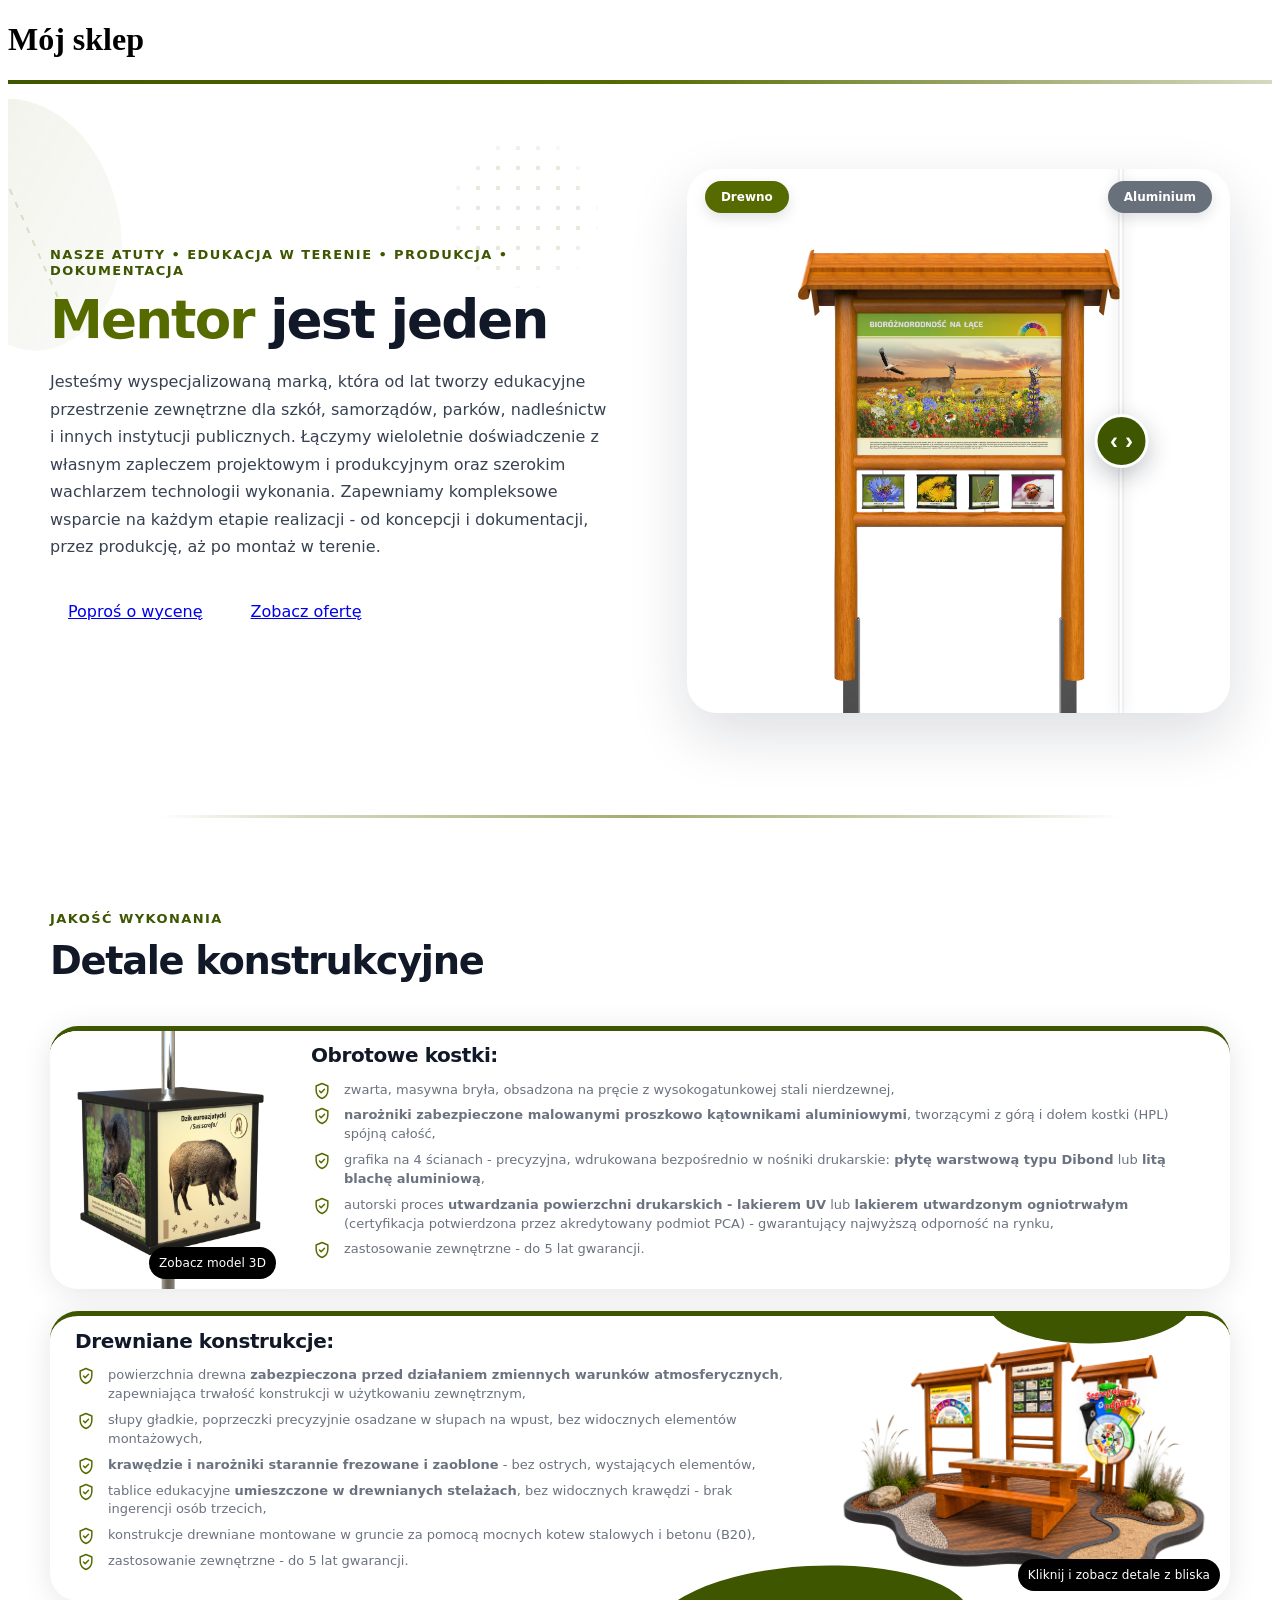
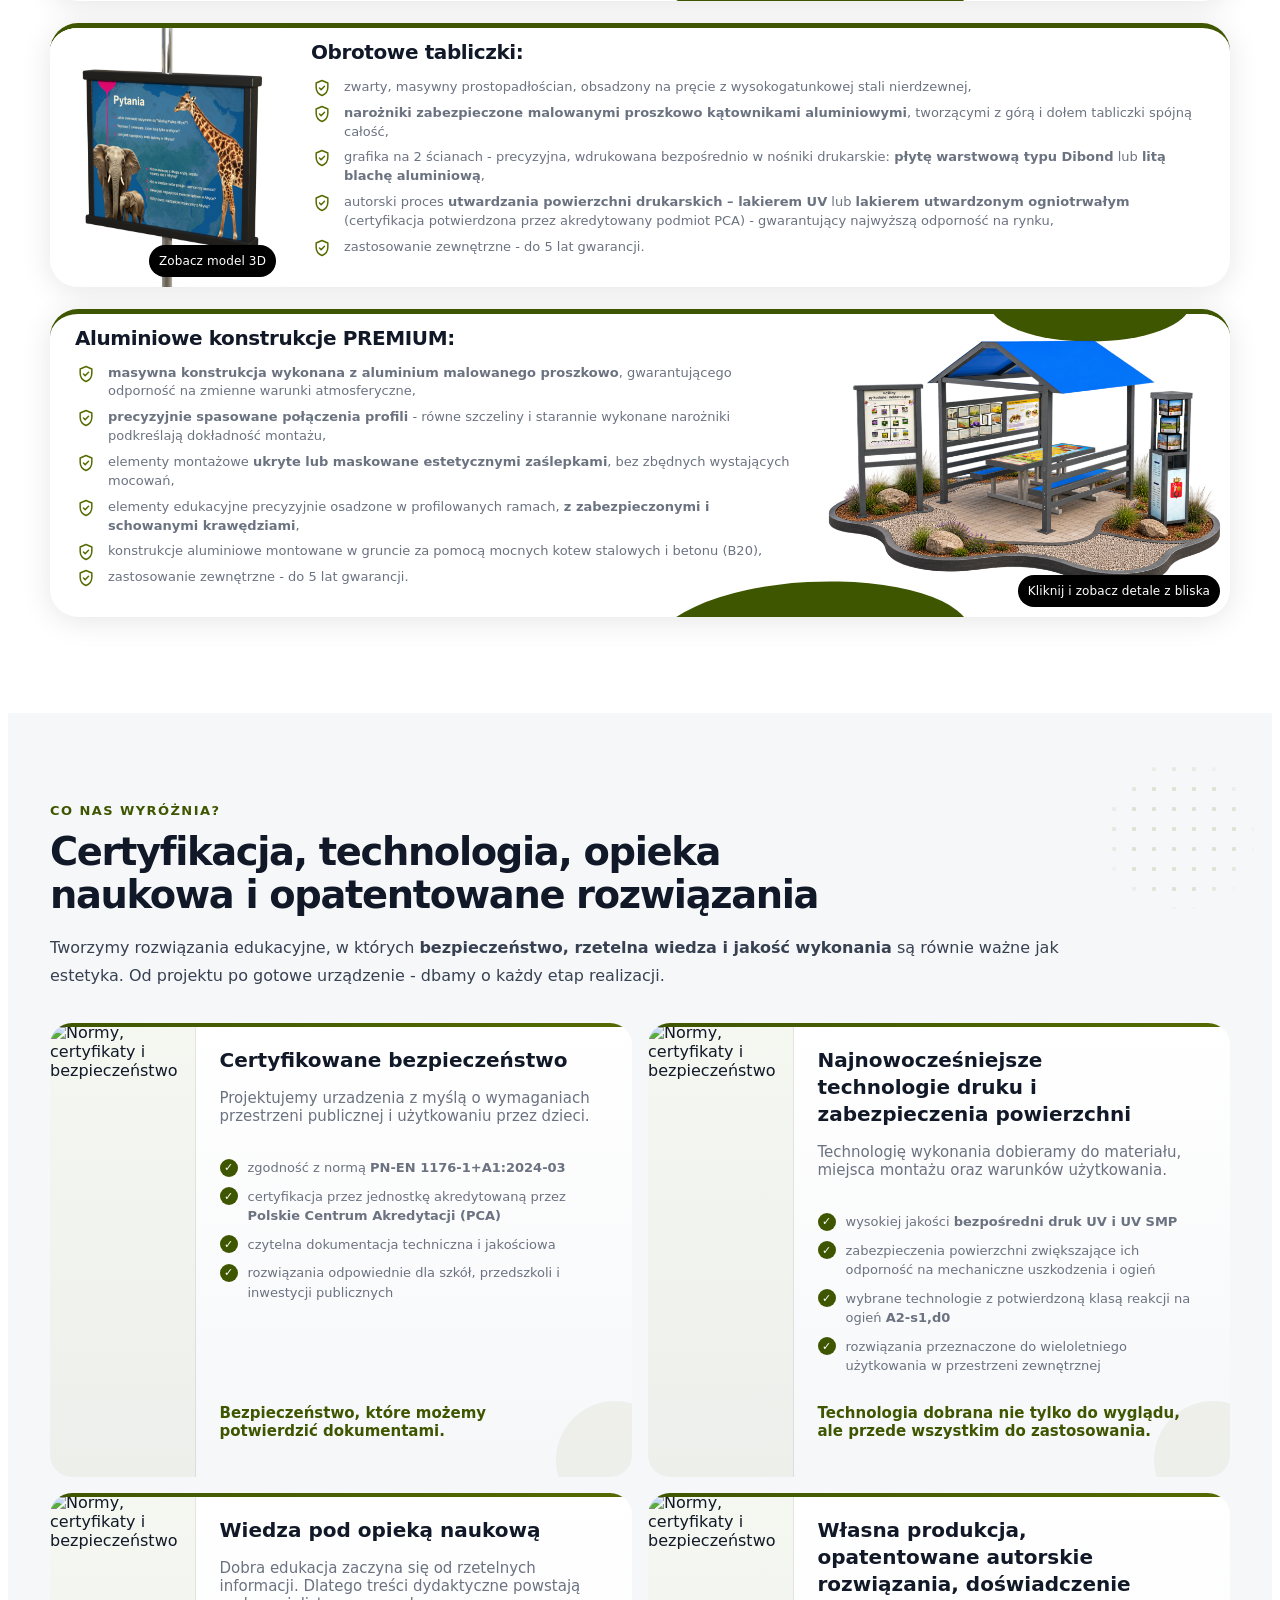
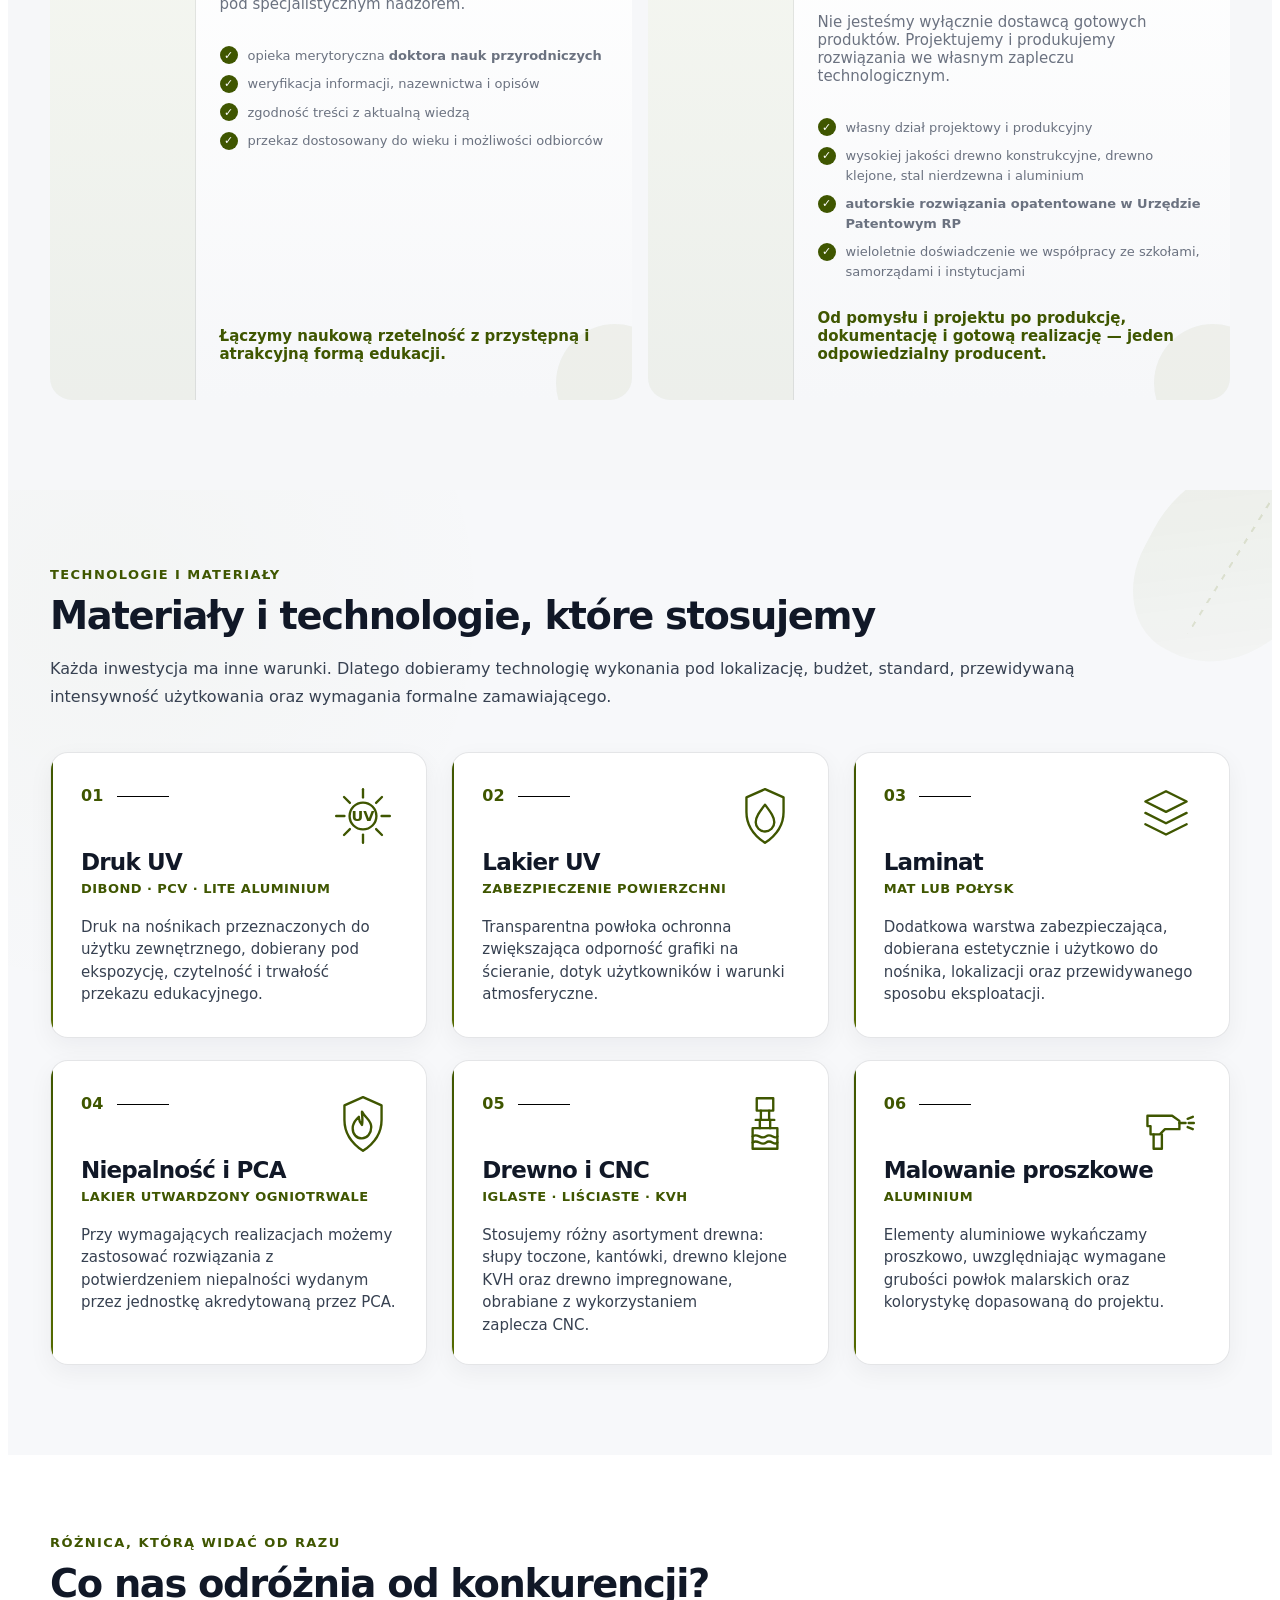
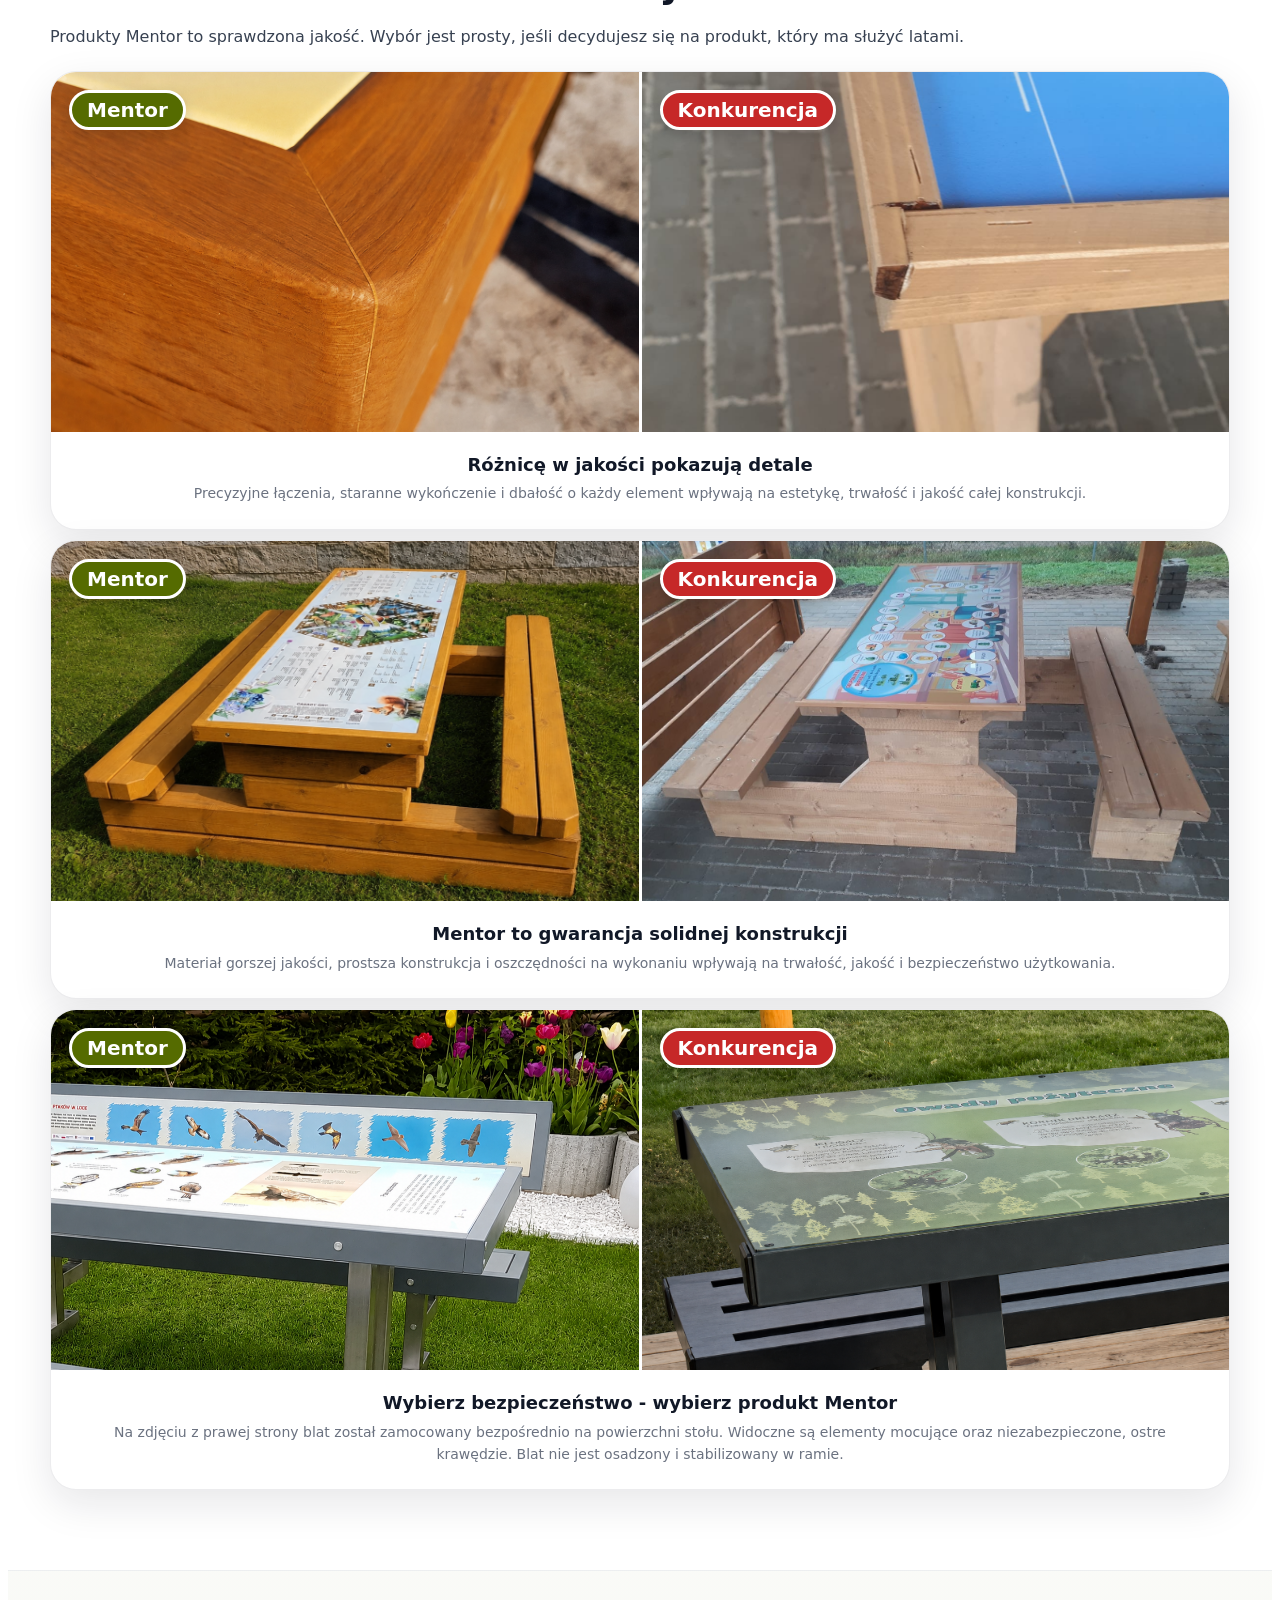
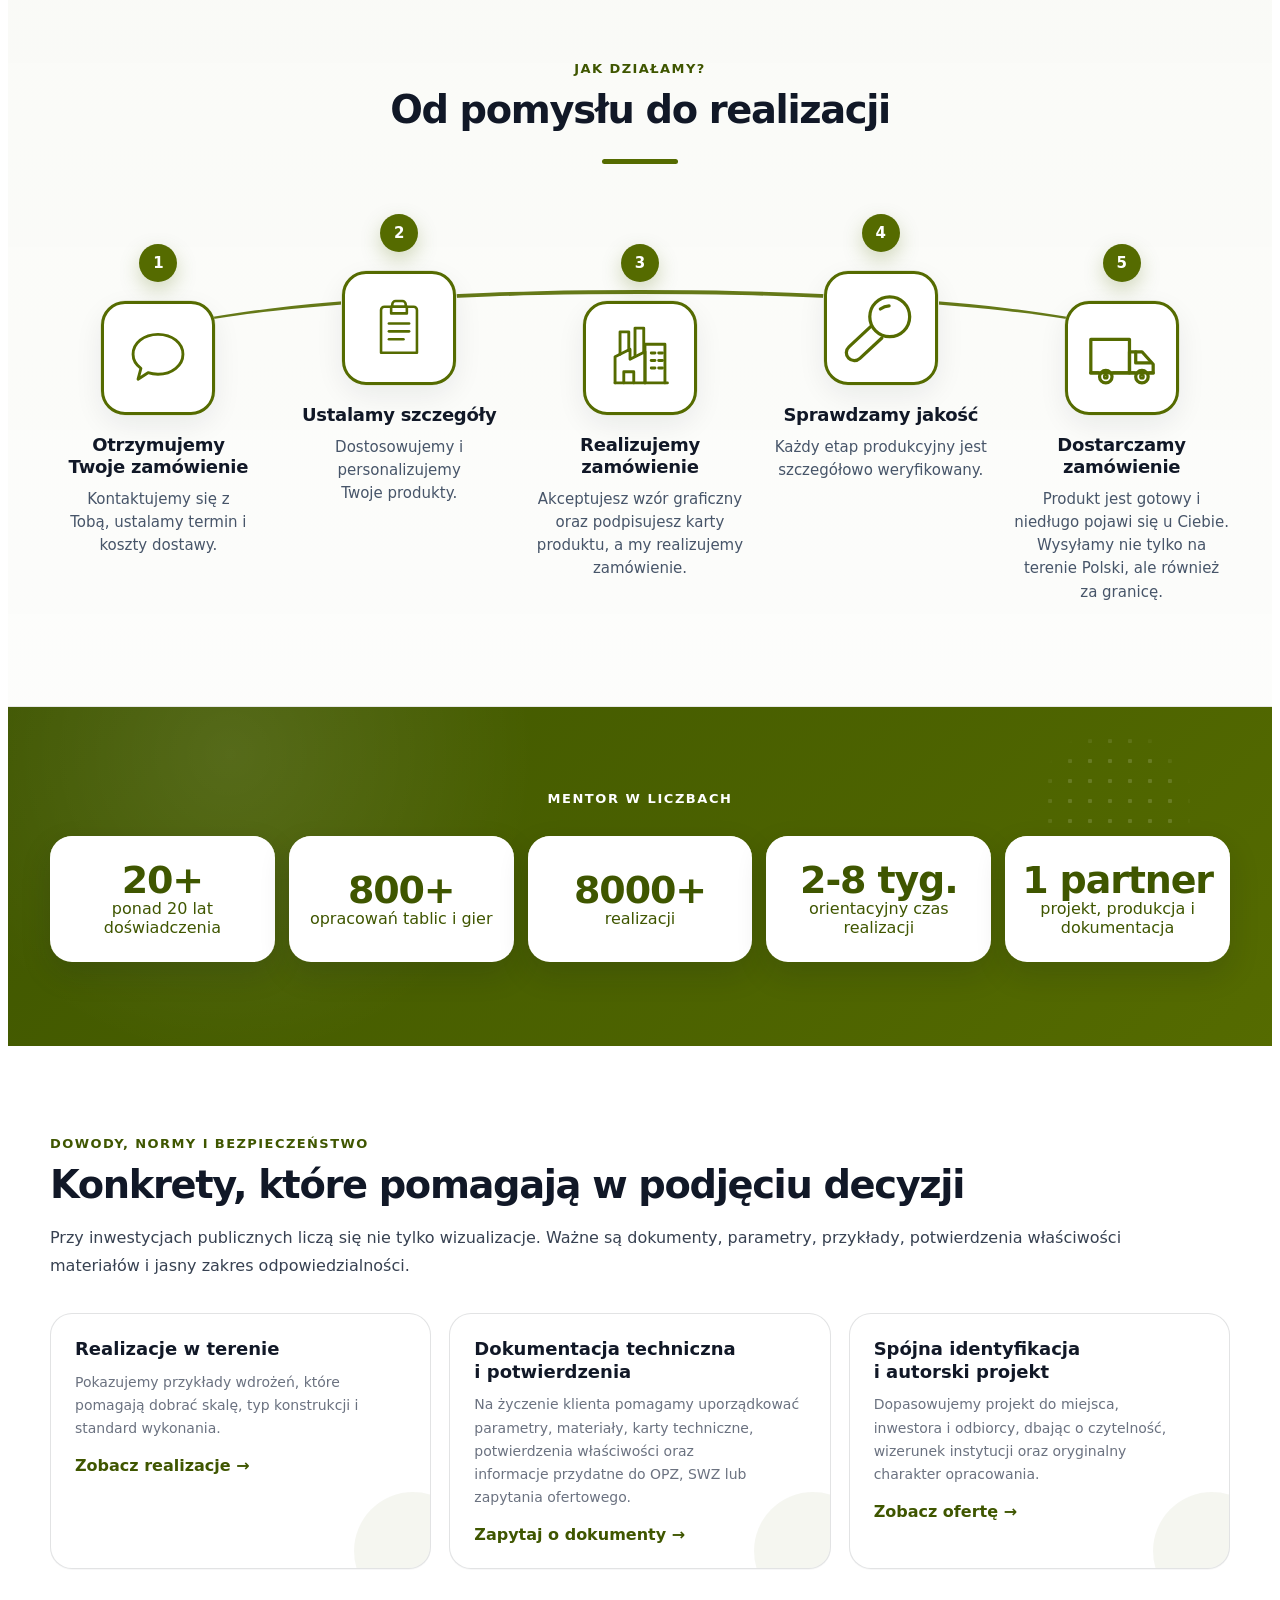
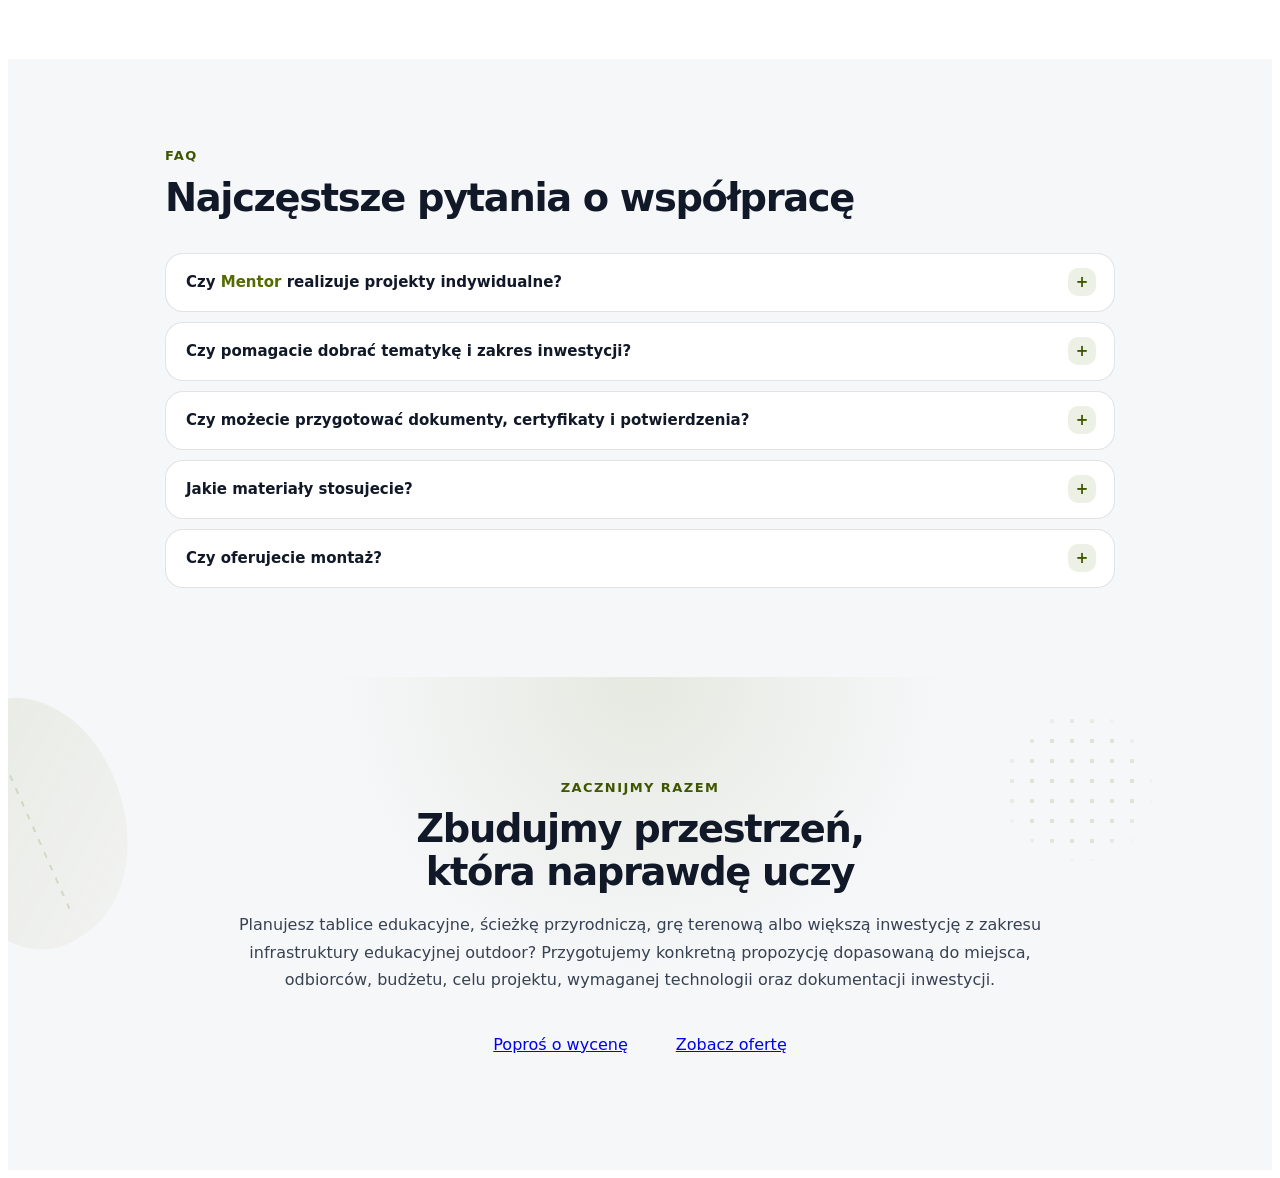
==== index.html @ b2a33e91 "zmiana hero" ====
<!DOCTYPE html>
<html lang="pl">
<head>
    <meta charset="UTF-8">
    <meta name="viewport" content="width=device-width, initial-scale=1.0">

    <title>Mój sklep lokalnie</title>

    <link rel="stylesheet" href="style.css">
</head>
<body>

    <header>
        <h1>Mój sklep</h1>
    </header>

<div id="ms-advantages" class="ms ms-advantages" data-ms-advantages="">

<!-- =========================================================
     NAWIGACJA SEKCJI — DESKTOP
     Kolejność zgodna z kolejnością sekcji na stronie
     ========================================================= -->
<nav class="ms-adv-sideNav" aria-label="Nawigacja po sekcjach">

  <div class="ms-adv-sideNav__track" aria-hidden="true">
    <span class="ms-adv-sideNav__progress"></span>
  </div>

  <a class="ms-adv-sideNav__item is-active"
     href="#ms-adv-quality"
     data-section="ms-adv-quality">
    <span class="ms-adv-sideNav__dot" aria-hidden="true"></span>
    <span class="ms-adv-sideNav__label">Detale konstrukcyjne</span>
  </a>

  <a class="ms-adv-sideNav__item"
     href="#ms-adv-features"
     data-section="ms-adv-features">
    <span class="ms-adv-sideNav__dot" aria-hidden="true"></span>
    <span class="ms-adv-sideNav__label">Co nas wyróżnia?</span>
  </a>

  <a class="ms-adv-sideNav__item"
     href="#ms-adv-tech"
     data-section="ms-adv-tech">
    <span class="ms-adv-sideNav__dot" aria-hidden="true"></span>
    <span class="ms-adv-sideNav__label">Technologie i materiały</span>
  </a>

  <a class="ms-adv-sideNav__item"
     href="#ms-adv-compare"
     data-section="ms-adv-compare">
    <span class="ms-adv-sideNav__dot" aria-hidden="true"></span>
    <span class="ms-adv-sideNav__label">Porównanie z konkurencją</span>
  </a>

  <a class="ms-adv-sideNav__item"
     href="#ms-adv-process"
     data-section="ms-adv-process">
    <span class="ms-adv-sideNav__dot" aria-hidden="true"></span>
    <span class="ms-adv-sideNav__label">Jak działamy?</span>
  </a>

  <a class="ms-adv-sideNav__item"
     href="#ms-adv-faq"
     data-section="ms-adv-faq">
    <span class="ms-adv-sideNav__dot" aria-hidden="true"></span>
    <span class="ms-adv-sideNav__label">Najczęstsze pytania</span>
  </a>

</nav>


<section class="ms-adv-hero">
  <div class="ms-adv-hero__stripe">&nbsp;</div>

  <div class="ms-adv-deco ms-adv-deco--leaf ms-adv-deco--hero-left">
    &nbsp;
  </div>

  <div class="ms-adv-deco ms-adv-deco--dots ms-adv-deco--hero-dots">
    &nbsp;
  </div>

  

  <!-- SEKCJA 1 -->

  <div class="ms-adv-container ms-adv-hero__grid">
    <div class="ms-adv-hero__content">
      <p class="ms-adv-eyebrow">
        Nasze atuty • edukacja w terenie • produkcja • dokumentacja
      </p>

      <h1 id="ms-adv-title" class="ms-adv-h1">
        <span class="ms-adv-brandPhrase">
          <span class="ms-adv-brandWord">Mentor</span> jest jeden
        </span>
      </h1>

      <p class="ms-adv-lead">
        Jesteśmy wyspecjalizowaną marką, która od lat tworzy edukacyjne
        przestrzenie zewnętrzne dla szkół, samorządów, parków, nadleśnictw
        i innych instytucji publicznych. Łączymy wieloletnie doświadczenie 
        z własnym zapleczem projektowym i produkcyjnym oraz szerokim wachlarzem 
        technologii wykonania. Zapewniamy kompleksowe wsparcie na każdym etapie 
        realizacji - od koncepcji i dokumentacji, przez produkcję, aż po montaż w terenie.
      </p>

      <div class="ms-adv-actions">
        <a class="mentor-btn mentor-btn--primary ms-adv-btn" href="#" data-ms-inquiry-open="oferta">
          Poproś o wycenę
        </a>

        <a class="mentor-btn mentor-btn--secondary ms-adv-btn" href="/pl/c/Sciezki-edukacyjne-zestawy/733">
          Zobacz ofertę
        </a>
      </div>
    </div>

    <div class="ms-adv-hero__media">

  <div class="ms-adv-compareSlider" data-ms-compare-slider>
    
    <!-- podpisy -->
    <div class="ms-adv-compareSlider__links">

      <a
        href="https://mentorsklep.pl/pl/c/Infrastruktura-edukacyjna-drewniana-PLENER/571"
        class="ms-adv-compareSlider__link ms-adv-compareSlider__link--wood"
      >
        Drewno
      </a>

      <a
        href="https://mentorsklep.pl/pl/c/Infrastruktura-edukacyjna-aluminiowa-PLENER/641"
        class="ms-adv-compareSlider__link ms-adv-compareSlider__link--alu"
      >
        Aluminium
      </a>

    </div>

    <!-- ALUMINIUM — tło -->
    <img
      class="ms-adv-compareSlider__image ms-adv-compareSlider__image--base"
      src="src/hero/wolta.webp"
      alt="Konstrukcja aluminiowa Mentor"
    >

    <!-- DREWNO — warstwa przycinana suwakiem -->
    <div class="ms-adv-compareSlider__overlay" data-ms-compare-overlay>
      <img
        class="ms-adv-compareSlider__image"
        src="src/hero/bio.webp"
        alt="Konstrukcja drewniana Mentor"
      >
    </div>

    <!-- pionowa linia -->
    <div class="ms-adv-compareSlider__divider" data-ms-compare-divider>
      <button
        class="ms-adv-compareSlider__handle"
        type="button"
        aria-label="Przesuń suwak porównania"
        data-ms-compare-handle
      >
        <span>‹</span>
        <span>›</span>
      </button>
    </div>

  </div>

</div>

</section>

<!-- SEKCJA 2 -->
<section id="ms-adv-quality" class="ms-adv-productSection" aria-labelledby="ms-adv-quality-title">
  <div class="ms-adv-container">
    <div class="ms-adv-productSection__head">
      <div>
        <p class="ms-adv-eyebrow">Jakość wykonania</p>
        <h2 id="ms-adv-quality-title" class="ms-adv-h2">Detale konstrukcyjne</h2>
      </div>
      <!-- <p class="ms-adv-productSection__lead">
        Detale konstrukcyjne, materiały i zabezpieczenia, które wpływają na trwałość,
        bezpieczeństwo oraz wygodę użytkowania naszych produktów.
      </p> -->
    </div>

    <div class="ms-adv-productGallery">
      <article class="ms-adv-productGallery__item">
        <button 
          class="ms-adv-productGallery__image" 
          type="button" 
          data-ms-gallery
          data-keyshot-url="src/kostka/kostka.html"

          data-ms-360-preview
          data-ms-360-path="src/kostka/kostka/"
          data-ms-360-ext=".jpg"

          aria-label="Otwórz wizualizację 3D obrotowej kostki">
          <picture>
            <source
              media="(max-width: 700px)"
              srcset="src/kostka-bez-tla.jpg"
            >

            <img
              src="src/kostka.jpg"
              alt="Obrotowa kostka"
            >
          </picture>
        </button>
        <div class="ms-adv-productGallery__content">
          <div class="ms-adv-productGallery__title"><h3>Obrotowe kostki:</h3></div>
          <div class="ms-adv-productGallery__description">
            <ul>
              <li>zwarta, masywna bryła, obsadzona na pręcie z wysokogatunkowej stali nierdzewnej,</li>
              <li><strong>narożniki zabezpieczone malowanymi proszkowo kątownikami aluminiowymi</strong>, tworzącymi z górą i dołem kostki (HPL) spójną całość,</li>
              <li>grafika na 4 ścianach - precyzyjna, wdrukowana bezpośrednio w nośniki drukarskie: <strong>płytę warstwową typu Dibond</strong> lub <strong>litą blachę aluminiową</strong>,</li>
              <li>autorski proces <strong>utwardzania powierzchni drukarskich - lakierem UV</strong> lub <strong>lakierem utwardzonym ogniotrwałym</strong> (certyfikacja potwierdzona przez akredytowany podmiot PCA) - gwarantujący najwyższą odporność na rynku,</li>
              <li>zastosowanie zewnętrzne - do 5 lat gwarancji.</li>
            </ul>
          </div>
        </div>
      </article>

      <article class="ms-adv-productGallery__item-reversed">
        
        <div class="ms-adv-productGallery__content">
          <div class="ms-adv-productGallery__title"><h3>Drewniane konstrukcje:</h3></div>
          <div class="ms-adv-productGallery__description">
            <ul>
              <li>powierzchnia drewna <strong>zabezpieczona przed działaniem zmiennych warunków atmosferycznych</strong>, zapewniająca trwałość konstrukcji w użytkowaniu zewnętrznym,</li>
              <li>słupy gładkie, poprzeczki precyzyjnie osadzane w słupach na wpust, bez widocznych elementów montażowych,</li>
              <li><strong>krawędzie i narożniki starannie frezowane i zaoblone</strong> - bez ostrych, wystających elementów,</li>
              <li>tablice edukacyjne <strong>umieszczone w drewnianych stelażach</strong>, bez widocznych krawędzi - brak ingerencji osób trzecich,</li>
              <li>konstrukcje drewniane montowane w gruncie za pomocą mocnych kotew stalowych i betonu (B20),</li>
              <li>zastosowanie zewnętrzne - do 5 lat gwarancji.</li>
            </ul>
          </div>
        </div>
        <button 
          class="ms-adv-productGallery__image-reversed"
          type="button" data-ms-gallery
          data-ms-details="drewno"
          data-ms-details-image="src/drewno-podstawa.png"

          aria-label="Otwórz wizualizację detali konstrukcyjnych ławostołu" >
          <img src="src/drewno-podstawa.png" alt="Konstrukcje drewniane">
        </button>
      </article>


      <article class="ms-adv-productGallery__item">
        <button 
          class="ms-adv-productGallery__image"
          type="button" data-ms-gallery
          data-keyshot-url="src/tabliczka/tabliczka.html"

          data-ms-360-preview
          data-ms-360-path="src/tabliczka/tabliczka/"
          data-ms-360-ext=".jpg"

          aria-label="Otwórz wizualizację 3D obrotowej kostki" >
          <picture>
            <source
              media="(max-width: 700px)"
              srcset="src/tabliczka-bez-tla.jpg"
            >

            <img
              src="src/tabliczka.jpg"
              alt="Obrotowa tabliczka"
            >
          </picture>        
        </button>
        <div class="ms-adv-productGallery__content">
          <div class="ms-adv-productGallery__title"><h3>Obrotowe tabliczki:</h3></div>
          <div class="ms-adv-productGallery__description">
            <ul>
              <li>zwarty, masywny prostopadłościan, obsadzony na pręcie z wysokogatunkowej stali nierdzewnej,</li>
              <li><strong>narożniki zabezpieczone malowanymi proszkowo kątownikami aluminiowymi</strong>, tworzącymi z górą i dołem tabliczki spójną całość,</li>
              <li>grafika na 2 ścianach - precyzyjna, wdrukowana bezpośrednio w nośniki drukarskie: <strong>płytę warstwową typu Dibond</strong> lub <strong>litą blachę aluminiową</strong>,</li>
              <li>autorski proces <strong>utwardzania powierzchni drukarskich – lakierem UV</strong> lub <strong>lakierem utwardzonym ogniotrwałym</strong> (certyfikacja potwierdzona przez akredytowany podmiot PCA) - gwarantujący najwyższą odporność na rynku,</li>
              <li>zastosowanie zewnętrzne - do 5 lat gwarancji.</li>
            </ul>
          </div>
        </div>
      </article>


      <article class="ms-adv-productGallery__item-reversed">
        
        <div class="ms-adv-productGallery__content">
          <div class="ms-adv-productGallery__title"><h3>Aluminiowe konstrukcje PREMIUM:</h3></div>
          <div class="ms-adv-productGallery__description">
            <ul>
              <li><strong>masywna konstrukcja wykonana z aluminium malowanego proszkowo</strong>, gwarantującego odporność na zmienne warunki atmosferyczne,</li>
              <li><strong>precyzyjnie spasowane połączenia profili</strong> - równe szczeliny i starannie wykonane narożniki podkreślają dokładność montażu,</li>
              <li>elementy montażowe <strong>ukryte lub maskowane estetycznymi zaślepkami</strong>, bez zbędnych wystających mocowań,</li>
              <li>elementy edukacyjne precyzyjnie osadzone w profilowanych ramach, <strong>z zabezpieczonymi i schowanymi krawędziami</strong>,</li>
              <li>konstrukcje aluminiowe montowane w gruncie za pomocą mocnych kotew stalowych i betonu (B20),</li>
              <li>zastosowanie zewnętrzne - do 5 lat gwarancji.</li>
            </ul>
          </div>
        </div>
        <button 
          class="ms-adv-productGallery__image-reversed"
          type="button" data-ms-gallery
          data-ms-details="alu"
          data-ms-details-image="src/alu-podstawa.png"

          aria-label="Otwórz wizualizację detali konstrukcyjnych konstrukcji aluminiowej" >
          <img src="src/alu-podstawa.png" alt="Konstrukcje aluminiowe">
        </button>
      </article>
    </div>
  </div>
</section>

<div class="ms-adv-lightbox" data-ms-lightbox hidden>
  <button class="ms-adv-lightbox__close" type="button" data-ms-lightbox-close aria-label="Zamknij podgląd">×</button>

  <!-- pokazujemy TYLKO dla KeyShotXR -->
  <div class="ms-adv-lightbox__viewer">
    <div class="ms-adv-lightbox__keyshotHeader" data-ms-lightbox-keyshot-header hidden>

      <span class="ms-adv-lightbox__keyshotHand" aria-hidden="true">
        <svg viewBox="0 0 24 24" width="25" height="25" fill="none" stroke="currentColor" stroke-width="1.8" stroke-linecap="round" stroke-linejoin="round">
          <path d="M8 11V6.5a1.5 1.5 0 0 1 3 0V10"></path>
          <path d="M11 10V5.5a1.5 1.5 0 0 1 3 0V10"></path>
          <path d="M14 10V7a1.5 1.5 0 0 1 3 0v5"></path>
          <path d="M17 12v-1a1.5 1.5 0 0 1 3 0v4.5c0 4-2.5 6.5-6.5 6.5H12c-2.4 0-4.3-1.1-5.6-3.1L3.8 15a1.6 1.6 0 0 1 2.5-2l1.7 1.7V11z"></path>
        </svg>
      </span>

      <div>
        <strong>Wizualizacja 3D</strong>

        <span class="ms-adv-lightbox__instructionDesktop">
          Kliknij i przeciągnij model, aby zobaczyć go z każdej strony.
        </span>

        <span class="ms-adv-lightbox__instructionMobile">
          Przesuń palcem po modelu, aby zobaczyć go z każdej strony.
        </span>
      </div>

    </div>

    <!-- ZWYKŁE ZDJĘCIE -->
    <img class="ms-adv-lightbox__img" data-ms-lightbox-img src="" alt="" hidden>

    <!-- KEYSHOT XR -->
    <div class="ms-adv-lightbox__keyshot" data-ms-lightbox-keyshot hidden></div>

    <!-- DETALE / HOTSPOTY -->
    <div class="ms-adv-details" data-ms-details-viewer hidden>

    <!-- NAGŁÓWEK -->
    <div class="ms-adv-details__header">

    <h2 class="ms-adv-details__heading">
      <span data-ms-details-product-title></span>
    </h2>

    <p class="ms-adv-details__subtitle" data-ms-details-product-subtitle></p>

  </div>


  <!-- GŁÓWNA CZĘŚĆ -->
  <div class="ms-adv-details__layout">

    <!-- LEWA KOLUMNA: IKONY + OPISY -->
    <div class="ms-adv-details__features" data-ms-details-features></div>

    <!-- PRAWA CZĘŚĆ: PRODUKT -->
    <div class="ms-adv-details__stage" data-ms-details-stage>

      <img class="ms-adv-details__main" data-ms-details-main src="" alt="">

      <div class="ms-adv-details__hint">
        <p>Najedź na zaznaczone punkty, aby zobaczyć detale</p>
        <span>Kliknij w zaznaczone punkty aby zobaczyć detale</span>
      </div>

      <!-- HOTSPOTY -->
      <div class="ms-adv-details__hotspots" data-ms-details-hotspots aria-label="Punkty zbliżeń"></div>

      <!-- OKRĄG ZE ZBLIŻENIEM -->
      <div class="ms-adv-details__zoom" data-ms-details-zoom aria-hidden="true">
        <img class="ms-adv-details__zoomImg" data-ms-details-zoom-img src="" alt="">
      </div>

      <!-- OPIS AKTYWNEGO HOTSPOTU -->
      <div class="ms-adv-details__info" data-ms-details-info aria-hidden="true">
        <div class="ms-adv-details__infoTitle" data-ms-details-info-title></div>
        <div class="ms-adv-details__infoItems" data-ms-details-info-items></div>
      </div>

    </div>

  </div>

  <!-- =====================================================
      DOLNY KAFELEK INFORMACYJNY
      ===================================================== -->

  <!-- <div class="ms-adv-details__qualityNote">
    <div class="ms-adv-details__qualityNoteIcon" aria-hidden="true">i</div>
    <p data-ms-details-quality-text></p>
  </div> -->
  
</div>

  </div>
</div>


<!-- SEKCJA 3 -->
<div class="ms-adv-wave ms-adv-wave--white-to-muted"> </div>
<section id="ms-adv-features" class="ms-adv-section ms-adv-section--muted">
  <div class="ms-adv-deco ms-adv-deco--dots ms-adv-deco--right"> </div>
  <div class="ms-adv-container">
    <div class="ms-adv-sectionHead">
      <p class="ms-adv-eyebrow">Co nas wyróżnia?</p>
      <h2 id="ms-adv-features-title" class="ms-adv-h2">Certyfikacja, technologia, opieka naukowa i opatentowane rozwiązania</h2>
      <p class="ms-adv-sub">Tworzymy rozwiązania edukacyjne, w których <strong>bezpieczeństwo, rzetelna wiedza i jakość wykonania</strong> są równie ważne jak estetyka. Od projektu po gotowe urządzenie - dbamy o każdy etap realizacji.</p>
    
    </div>
    <div class="ms-adv-featureGrid">
      <article class="ms-adv-featureCard">
        <!-- LEWA CZĘŚĆ 25% -->
        <!-- <span class="ms-adv-featureCard__icon">01</span> -->
        <div class="ms-adv-featureCard__media">
          <img src="https://mentorsklep.pl/upload/nasze_atuty/normy_dokumentacje.webp"alt="Normy, certyfikaty i bezpieczeństwo">
        </div>

        <!-- PRAWA CZĘŚĆ 75% -->
        <div class="ms-adv-featureCard__body">
          <div class="ms-adv-featureCard__title">
            <h3>Certyfikowane bezpieczeństwo</h3>
          </div>
          <p class="ms-adv-featureCard__p-upper">Projektujemy urzadzenia z myślą o wymaganiach przestrzeni publicznej i użytkowaniu przez dzieci.</p>
          <ul class="ms-adv-featureCard__list">
            <li>zgodność z normą <strong>PN-EN 1176-1+A1:2024-03</strong></li>
            <li>certyfikacja przez jednostkę akredytowaną przez <strong>Polskie Centrum Akredytacji (PCA)</strong></li>
            <li>czytelna dokumentacja techniczna i jakościowa</li>
            <li>rozwiązania odpowiednie dla szkół, przedszkoli i inwestycji publicznych</li>
          </ul>
          <p class="ms-adv-featureCard__p-lower">Bezpieczeństwo, które możemy potwierdzić dokumentami.</p>
        </div>
      </article>

      <article class="ms-adv-featureCard">
        <!-- <span class="ms-adv-featureCard__icon">02</span>         -->
        <div class="ms-adv-featureCard__media">
          <img src="https://mentorsklep.pl/upload/nasze_atuty/roznorodnosc_technologii.webp" alt="Normy, certyfikaty i bezpieczeństwo">
        </div>

        <div class="ms-adv-featureCard__body">
          <div class="ms-adv-featureCard__title">
            <h3>Najnowocześniejsze technologie druku i zabezpieczenia powierzchni</h3>
          </div>
          <p class="ms-adv-featureCard__p-upper">Technologię wykonania dobieramy do materiału, miejsca montażu oraz warunków użytkowania.</p>
          <ul class="ms-adv-featureCard__list">
            <li>wysokiej jakości <strong>bezpośredni druk UV i UV SMP</strong></li>
            <li>zabezpieczenia powierzchni zwiększające ich odporność na mechaniczne uszkodzenia i ogień</li>
            <li>wybrane technologie z potwierdzoną klasą reakcji na ogień <strong>A2-s1,d0</strong></li>
            <li>rozwiązania przeznaczone do wieloletniego użytkowania w przestrzeni zewnętrznej</li>
          </ul>
          <p class="ms-adv-featureCard__p-lower">Technologia dobrana nie tylko do wyglądu, ale przede wszystkim do zastosowania.</p>

        </div>
      </article>

      <article class="ms-adv-featureCard">
        <!-- <span class="ms-adv-featureCard__icon">03</span> -->
        <div class="ms-adv-featureCard__media">
          <img src="https://mentorsklep.pl/upload/nasze_atuty/opieka_naukowa.webp" alt="Normy, certyfikaty i bezpieczeństwo">
        </div>
        
        <div class="ms-adv-featureCard__body">
          <div class="ms-adv-featureCard__title">
            <h3>Wiedza pod opieką naukową</h3>
          </div>
          <p class="ms-adv-featureCard__p-upper">Dobra edukacja zaczyna się od rzetelnych informacji. Dlatego treści dydaktyczne powstają pod specjalistycznym nadzorem.</p>

          <ul class="ms-adv-featureCard__list">
            <li>opieka merytoryczna <strong>doktora nauk przyrodniczych</strong></li>
            <li>weryfikacja informacji, nazewnictwa i opisów</li>
            <li>zgodność treści z aktualną wiedzą</li>
            <li>przekaz dostosowany do wieku i możliwości odbiorców</li>
          </ul>
          <p class="ms-adv-featureCard__p-lower">Łączymy naukową rzetelność z przystępną i atrakcyjną formą edukacji.</p>

        </div>
      </article>

      <article class="ms-adv-featureCard">
        <!-- <span class="ms-adv-featureCard__icon">04</span>         -->
        <div class="ms-adv-featureCard__media">
          <img src="https://mentorsklep.pl/upload/nasze_atuty/wlasne_zaplecze.webp" alt="Normy, certyfikaty i bezpieczeństwo">
        </div>
        
        <div class="ms-adv-featureCard__body">
          <div class="ms-adv-featureCard__title">
            <h3>Własna produkcja, opatentowane autorskie rozwiązania, doświadczenie</h3>
          </div>
          <p class="ms-adv-featureCard__p-upper">Nie jesteśmy wyłącznie dostawcą gotowych produktów. Projektujemy i produkujemy rozwiązania we własnym zapleczu technologicznym.</p>
          <ul class="ms-adv-featureCard__list">
            <li>własny dział projektowy i produkcyjny</li>
            <li>wysokiej jakości drewno konstrukcyjne,  drewno klejone, stal nierdzewna i aluminium</li>
            <li><strong>autorskie rozwiązania opatentowane w Urzędzie Patentowym RP</strong></li>
            <li>wieloletnie doświadczenie we współpracy ze szkołami, samorządami i instytucjami</li>
          </ul>
          <p class="ms-adv-featureCard__p-lower">Od pomysłu i projektu po produkcję, dokumentację i gotową realizację — jeden odpowiedzialny producent.</p>

        </div>
      </article>

    </div>
  </div>
</section>

<!-- SEKCJA 4 -->
<div class="ms-adv-wave ms-adv-wave--muted-to-white">&nbsp;</div>
<div class="ms-adv-wave ms-adv-wave--white-to-muted">&nbsp;</div>

<section id="ms-adv-tech" class="ms-adv-section ms-adv-section--muted">
  <div class="ms-adv-deco ms-adv-deco--leaf ms-adv-deco--section-right">&nbsp;</div>
  <div class="ms-adv-container">
    <div class="ms-adv-sectionHead">
      <p class="ms-adv-eyebrow">Technologie i materiały</p>
      <h2 id="ms-adv-tech-title" class="ms-adv-h2">Materiały i technologie, które stosujemy</h2>
      <p class="ms-adv-sub">
        Każda inwestycja ma inne warunki. Dlatego dobieramy technologię wykonania
        pod lokalizację, budżet, standard, przewidywaną intensywność użytkowania
        oraz wymagania formalne zamawiającego.
      </p>
    </div>

    <div class="ms-adv-techGrid">
      <!-- 01 -->
      <article>
        <div class="ms-adv-techGrid__top">
            <div class="ms-adv-techGrid__number">
              <span>01</span>
              <i aria-hidden="true"></i>
            </div>

          <div class="ms-adv-techGrid__icon" aria-hidden="true">
            <svg viewBox="0 0 64 64" fill="none" stroke="currentColor" stroke-width="2.3" stroke-linecap="round" stroke-linejoin="round">
              <circle cx="32" cy="32" r="13"></circle>
              <path d="M32 6v8"></path>
              <path d="M32 50v8"></path>
              <path d="M6 32h8"></path>
              <path d="M50 32h8"></path>
              <path d="M13.6 13.6l5.7 5.7"></path>
              <path d="M44.7 44.7l5.7 5.7"></path>
              <path d="M50.4 13.6l-5.7 5.7"></path>
              <path d="M19.3 44.7l-5.7 5.7"></path>
              <text x="32" y="37" text-anchor="middle" fill="currentColor" stroke="none" font-size="14" font-weight="800">UV</text>
            </svg>
          </div>
        </div>

        <strong>Druk UV</strong>
        <span class="ms-adv-techGrid__label">Dibond · PCV · lite aluminium</span>
        <p>Druk na nośnikach przeznaczonych do użytku zewnętrznego, dobierany pod ekspozycję, czytelność i trwałość przekazu edukacyjnego.</p>
      </article>


      <!-- 02 -->
      <article>

        <div class="ms-adv-techGrid__top">

          <div class="ms-adv-techGrid__number">
            <span>02</span>
            <i aria-hidden="true"></i>
          </div>

          <div
            class="ms-adv-techGrid__icon"
            aria-hidden="true"
          >
            <svg
              viewBox="0 0 64 64"
              fill="none"
              stroke="currentColor"
              stroke-width="2.3"
              stroke-linecap="round"
              stroke-linejoin="round"
            >
              <path d="M32 6l18 8v14c0 13-7.5 23-18 30-10.5-7-18-17-18-30V14z"></path>
              <path d="M32 21c-6 8-9 12-9 17a9 9 0 0 0 18 0c0-5-3-9-9-17z"></path>
            </svg>
          </div>

        </div>

        <strong>Lakier UV</strong>
        <span class="ms-adv-techGrid__label">Zabezpieczenie powierzchni</span>
        <p>Transparentna powłoka ochronna zwiększająca odporność grafiki na ścieranie, dotyk użytkowników i warunki atmosferyczne.</p>

      </article>


      <!-- 03 -->
      <article>

        <div class="ms-adv-techGrid__top">

          <div class="ms-adv-techGrid__number">
            <span>03</span>
            <i aria-hidden="true"></i>
          </div>

          <div
            class="ms-adv-techGrid__icon"
            aria-hidden="true"
          >
            <svg
              viewBox="0 0 64 64"
              fill="none"
              stroke="currentColor"
              stroke-width="2.3"
              stroke-linecap="round"
              stroke-linejoin="round"
            >
              <path d="M32 8L52 18 32 28 12 18z"></path>
              <path d="M12 29l20 10 20-10"></path>
              <path d="M12 40l20 10 20-10"></path>
            </svg>
          </div>

        </div>

        <strong>Laminat</strong>
        <span class="ms-adv-techGrid__label">Mat lub połysk</span>
        <p>Dodatkowa warstwa zabezpieczająca, dobierana estetycznie i użytkowo do nośnika, lokalizacji oraz przewidywanego sposobu eksploatacji.</p>

      </article>


      <!-- 04 -->
      <article>

        <div class="ms-adv-techGrid__top">

          <div class="ms-adv-techGrid__number">
            <span>04</span>
            <i aria-hidden="true"></i>
          </div>

          <div
            class="ms-adv-techGrid__icon"
            aria-hidden="true"
          >
            <svg
              viewBox="0 0 64 64"
              fill="none"
              stroke="currentColor"
              stroke-width="2.3"
              stroke-linecap="round"
              stroke-linejoin="round"
            >
              <path d="M32 6l18 8v14c0 13-7.5 23-18 30-10.5-7-18-17-18-30V14z"></path>
              <path d="M31 20c3 6 9 8 9 15 0 6-3.8 11-9 11s-9-4-9-10c0-5 2.8-8 6-11 0 4 1 6 3 8 1-5 0-9 0-13z"></path>
            </svg>
          </div>

        </div>

        <strong>Niepalność i PCA</strong>
        <span class="ms-adv-techGrid__label">Lakier utwardzony ogniotrwale</span>
        <p>Przy wymagających realizacjach możemy zastosować rozwiązania z potwierdzeniem niepalności wydanym przez jednostkę akredytowaną przez PCA.</p>

      </article>


      <!-- 05 -->
      <article>

        <div class="ms-adv-techGrid__top">

          <div class="ms-adv-techGrid__number">
            <span>05</span>
            <i aria-hidden="true"></i>
          </div>

          <div
            class="ms-adv-techGrid__icon"
            aria-hidden="true"
          >
            <svg
              viewBox="0 0 64 64"
              fill="none"
              stroke="currentColor"
              stroke-width="2.3"
              stroke-linecap="round"
              stroke-linejoin="round"
            >
              <path d="M24 7h16v12H24z"></path>
              <path d="M28 19v9"></path>
              <path d="M36 19v9"></path>
              <path d="M23 28h18"></path>
              <path d="M27 28v8"></path>
              <path d="M37 28v8"></path>
              <path d="M20 36h24v20H20z"></path>
              <path d="M20 44c5-4 8 4 13 0s8 4 11 0"></path>
              <path d="M20 50c5-4 8 4 13 0s8 4 11 0"></path>
            </svg>
          </div>

        </div>

        <strong>Drewno i CNC</strong>
        <span class="ms-adv-techGrid__label">Iglaste · liściaste · KVH</span>
        <p>Stosujemy różny asortyment drewna: słupy toczone, kantówki, drewno klejone KVH oraz drewno impregnowane, obrabiane z wykorzystaniem zaplecza CNC.
        </p>

      </article>


      <!-- 06 -->
      <article>

        <div class="ms-adv-techGrid__top">

          <div class="ms-adv-techGrid__number">
            <span>06</span>
            <i aria-hidden="true"></i>
          </div>

          <div
            class="ms-adv-techGrid__icon"
            aria-hidden="true"
          >
            <svg
              viewBox="0 0 64 64"
              fill="none"
              stroke="currentColor"
              stroke-width="2.3"
              stroke-linecap="round"
              stroke-linejoin="round"
            >
              <path d="M14 24h24l7 5v8H31l-5 5h-9v-8h-3z"></path>
              <path d="M28 42v14h-8V42"></path>
              <path d="M45 31h6"></path>
              <path d="M53 27l5-2"></path>
              <path d="M53 35l5 2"></path>
              <path d="M54 31h5"></path>
            </svg>
          </div>

        </div>

        <strong>Malowanie proszkowe</strong>
        <span class="ms-adv-techGrid__label">Aluminium</span>
        <p>Elementy aluminiowe wykańczamy proszkowo, uwzględniając wymagane grubości powłok malarskich oraz kolorystykę dopasowaną do projektu.</p>

      </article>


    </div>
  </div>
</section>

<!-- =========================================================
     SEKCJA 4 — PORÓWNANIE Z KONKURENCJĄ
     ========================================================= -->
<section id="ms-adv-compare" class="ms-adv-compare">
  <div class="ms-adv-container">

    <!-- Nagłówek sekcji -->
    <div class="ms-adv-compare__head">
      <p class="ms-adv-eyebrow"> Różnica, którą widać od razu</p>
      <h2 class="ms-adv-h2">Co nas odróżnia od konkurencji?</h2>
      <p class="ms-adv-sub">Produkty Mentor to sprawdzona jakość. Wybór jest prosty, jeśli decydujesz się na produkt, który ma służyć latami.
      </p>
    </div>

    <!-- =====================================================
         SIATKA PORÓWNAŃ
         ===================================================== -->
    <div class="ms-adv-compare__grid">

      <!-- ===================================================
           PORÓWNANIE 1
           =================================================== -->

      <div class="ms-adv-compareCard">
        <!-- Zdjęcia Mentor / Konkurencja -->
        <div class="ms-adv-compareCard__images">
          <!-- Mentor -->
          <div class="ms-adv-compareCard__side">
            <img src="src/detale/drewno/naroznik.png" alt="Detal wykonania Mentor" loading="lazy">

            <span class="ms-adv-compareCard__badge ms-adv-compareCard__badge--mentor">
              Mentor
            </span>
          </div>

          <!-- Konkurencja -->
          <div class="ms-adv-compareCard__side">
            <img src="src/detale/drewno/konkurencja1.jpeg" alt="Detal wykonania konkurencji" loading="lazy">

            <span class="ms-adv-compareCard__badge ms-adv-compareCard__badge--competition">
              Konkurencja
            </span>
          </div>
        </div>

        <!-- Opis porównania -->
        <div class="ms-adv-compareCard__content">
          <strong>Różnicę w jakości pokazują detale</strong>
          <span>Precyzyjne łączenia, staranne wykończenie i dbałość o każdy element wpływają na estetykę, trwałość i jakość całej konstrukcji.</span>
        </div>

      </div>


      <!-- ===================================================
           PORÓWNANIE 2
           =================================================== -->

      <div class="ms-adv-compareCard">

        <!-- Zdjęcia Mentor / Konkurencja -->
        <div class="ms-adv-compareCard__images">

          <!-- Mentor -->
          <div class="ms-adv-compareCard__side">
            <img src="src/detale/drewno/lawostol.png" alt="Jakość konstrukcji Mentor" loading="lazy">

            <span class="ms-adv-compareCard__badge ms-adv-compareCard__badge--mentor">
              Mentor
            </span>
          </div>


          <!-- Konkurencja -->
          <div class="ms-adv-compareCard__side">
            <img src="src/detale/drewno/konkurencja2.jpeg" alt="Jakość konstrukcji konkurencji"loading="lazy">

            <span class="ms-adv-compareCard__badge ms-adv-compareCard__badge--competition">
              Konkurencja
            </span>
          </div>
        </div>

        <!-- Opis porównania -->
        <div class="ms-adv-compareCard__content">
          <strong>Mentor to gwarancja solidnej konstrukcji</strong>
          <span>Materiał gorszej jakości, prostsza konstrukcja i oszczędności na wykonaniu wpływają na trwałość, jakość i bezpieczeństwo użytkowania.</span>
        </div>

      </div>

            <!-- ===================================================
           PORÓWNANIE 3
           =================================================== -->

      <div class="ms-adv-compareCard">

        <!-- Zdjęcia Mentor / Konkurencja -->
        <div class="ms-adv-compareCard__images">

          <!-- Mentor -->
          <div class="ms-adv-compareCard__side">
            <img src="src/detale/alu/mensa.png" alt="Jakość konstrukcji Mentor" loading="lazy">

            <span class="ms-adv-compareCard__badge ms-adv-compareCard__badge--mentor">
              Mentor
            </span>
          </div>


          <!-- Konkurencja -->
          <div class="ms-adv-compareCard__side">
            <img src="src/detale/alu/lawostol-abc.png" alt="Jakość konstrukcji konkurencji"loading="lazy">

            <span class="ms-adv-compareCard__badge ms-adv-compareCard__badge--competition">
              Konkurencja
            </span>
          </div>
        </div>

        <!-- Opis porównania -->
        <div class="ms-adv-compareCard__content">
          <strong>Wybierz bezpieczeństwo - wybierz produkt Mentor</strong>
          <span>Na zdjęciu z prawej strony blat został zamocowany bezpośrednio na powierzchni stołu. Widoczne są elementy mocujące oraz niezabezpieczone, ostre krawędzie. Blat nie jest osadzony i stabilizowany w ramie.</span>
        </div>

      </div>

    </div>

  </div>
</section>


 <!-- SEKCJA - JAK DZIAŁAMY -->
<div class="ms-adv-wave ms-adv-wave--muted-to-white"></div>
<section id="ms-adv-process" class="ms-adv-section ms-adv-section--soft">
  <div class="ms-adv-container">

    <div class="ms-adv-sectionHead">
      <p class="ms-adv-eyebrow">Jak działamy?</p>
      <h2 id="ms-adv-process-title" class="ms-adv-h2">Od pomysłu do realizacji
      </h2>
    </div>

    <ol class="ms-adv-process">
      <li>
        <span aria-hidden="true">1</span>
        <div aria-hidden="true">
          <svg
            viewBox="0 0 64 64"
            fill="none"
            stroke="#556b00"
            stroke-width="2.3"
            stroke-linecap="round"
            stroke-linejoin="round"
          >
            <g transform="translate(9.6 9.6) scale(0.7)">

              <path d="
                M32 13
                C43.5 13 52 20.2 52 29
                C52 37.8 43.5 45 32 45
                C29.2 45 26.5 44.6 24 43.8
                L16 49
                L18.3 40.3
                C14.3 37.4 12 33.4 12 29
                C12 20.2 20.5 13 32 13
                Z
              "></path>

            </g>
          </svg>
        </div>
        <h3>Otrzymujemy Twoje zamówienie</h3>
        <p>Kontaktujemy się z Tobą, ustalamy termin i koszty dostawy.</p>
      </li>

      <li>
        <span aria-hidden="true">2</span>
        <div aria-hidden="true">
          <svg
            viewBox="0 0 64 64"
            fill="none"
            stroke="#556b00"
            stroke-width="2.3"
            stroke-linecap="round"
            stroke-linejoin="round"
          >
            <!-- Zmniejszone o 30% względem obecnego rozmiaru -->
            <g transform="translate(9.6 9.6) scale(0.7)">
              <g transform="translate(3.2 3.2) scale(0.9)">

                <!-- Clipboard -->
                <path d="M19 13h26a3 3 0 0 1 3 3v38H16V16a3 3 0 0 1 3-3z"></path>

                <!-- Clip -->
                <path d="M26 13v-2a3 3 0 0 1 3-3h6a3 3 0 0 1 3 3v2"></path>
                <path d="M25 13h14v6H25z"></path>

                <!-- Text -->
                <path d="M23 28h18"></path>
                <path d="M23 35h18"></path>
                <path d="M23 42h13"></path>

              </g>
            </g>
          </svg>
        </div>
        <h3>Ustalamy szczegóły</h3>
        <p>Dostosowujemy i personalizujemy Twoje produkty.</p>
      </li>

      <li>
        <span aria-hidden="true">3</span>
        <div aria-hidden="true">
          <svg
            viewBox="0 0 64 64"
            fill="none"
            stroke="#556b00"
            stroke-width="2.3"
            stroke-linecap="round"
            stroke-linejoin="round"
          >
            <g transform="translate(9.6 9.6) scale(0.7)">

              <!-- Budynek fabryki -->
              <path d="M12 52V31l12-6v8l12-6v25"></path>
              <path d="M36 52V21h16v31"></path>
              <path d="M12 52h42"></path>

              <!-- Kominy -->
              <path d="M16 29V11h7v15"></path>
              <path d="M28 30V8h7v19"></path>

              <!-- Okna -->
              <path d="M41 28h3"></path>
              <path d="M47 28h3"></path>
              <path d="M41 34h3"></path>
              <path d="M47 34h3"></path>
              <path d="M41 40h3"></path>
              <path d="M47 40h3"></path>

              <!-- Brama -->
              <path d="M19 52V43h8v9"></path>

            </g>
          </svg>
        </div>
        <h3>Realizujemy zamówienie</h3>
        <p>Akceptujesz wzór graficzny oraz podpisujesz karty produktu, a my realizujemy zamówienie.</p>
      </li>

      <li>
        <span aria-hidden="true">4</span>
        <div aria-hidden="true">
          <svg 
            viewBox="0 0 64 64" 
            fill="none" 
            stroke="#556b00" 
            stroke-width="2.6" 
            stroke-linecap="round" 
            stroke-linejoin="round"
          >
            <!-- Cała lupa zmniejszona o 30% i wycentrowana -->
            <g transform="translate(9.6 9.6) scale(0.7)">

              <!-- Szkło lupy -->
              <circle cx="39" cy="23" r="16"></circle>

              <!-- Uchwyt -->
              <path d="
                M23.9 30.7
                L6.3 47.1
                C3.6 49.6 3.5 53.6 6 56.2
                C8.5 58.8 12.5 58.9 15.1 56.4
                L32.7 40
              "></path>

              <!-- Refleks -->
              <path d="
                M31.5 16.8
                C33.8 15.1 36.1 14.4 38.5 14.3
              "></path>

            </g>
          </svg>
        </div>
        <h3>Sprawdzamy jakość</h3>
        <p>Każdy etap produkcyjny jest szczegółowo weryfikowany.</p>
      </li>

      <li>
        <span aria-hidden="true">5</span>
        <div aria-hidden="true">
          <svg
            viewBox="0 0 64 64"
            fill="none"
            stroke="#556b00"
            stroke-width="2.6"
            stroke-linecap="round"
            stroke-linejoin="round"
          >
            <g transform="translate(9.6 9.6) scale(0.7)">
              <!-- Skrzynia -->
              <path d="M7 17h31v27H7z"></path>

              <!-- Kabina -->
              <path d="M38 27h10l9 10v7H38z"></path>

              <!-- Szyba -->
              <path d="M43 27v9h12"></path>

              <!-- Dolna linia -->
              <path d="M7 44h6"></path>
              <path d="M25 44h17"></path>
              <path d="M54 44h3"></path>

              <!-- Koła -->
              <circle cx="19" cy="47" r="5"></circle>
              <circle cx="48" cy="47" r="5"></circle>

              <!-- Piasty -->
              <circle cx="19" cy="47" r="1"></circle>
              <circle cx="48" cy="47" r="1"></circle>
            </g>
          </svg>
        </div>
        <h3>Dostarczamy zamówienie</h3>
        <p>Produkt jest gotowy i niedługo pojawi się u Ciebie. Wysyłamy nie tylko na terenie Polski, ale również za granicę.</p>
      </li>
    </ol>

    <!-- <p class="ms-adv-eyebrow-bottom">Cieszmy się, że mogliśmy zrealizować Twoje zamówienie. Zapraszamy ponownie :)</p> -->
  </div>
  
</section>


<section id="ms-adv-stats" class="ms-adv-stats">
<div class="ms-adv-deco ms-adv-deco--dots ms-adv-deco--stats"> </div>
<div class="ms-adv-container">
<p class="ms-adv-stats__label">Mentor w liczbach</p>
<div class="ms-adv-stats__grid">
<div><strong>20+</strong>ponad 20 lat doświadczenia</div>
<div><strong>800+</strong>opracowań tablic i gier</div>
<div><strong>8000+</strong>realizacji</div>
<div><strong>2-8 tyg.</strong>orientacyjny czas realizacji</div>
<div><strong>1 partner</strong>projekt, produkcja i dokumentacja</div>
</div>
</div>


</section>
<section id="ms-adv-trust" class="ms-adv-section">
<div class="ms-adv-container">
<div class="ms-adv-sectionHead">
<p class="ms-adv-eyebrow">Dowody, normy i bezpieczeństwo</p>
<h2 id="ms-adv-trust-title" class="ms-adv-h2">Konkrety, które pomagają w podjęciu decyzji</h2>
<p class="ms-adv-sub">Przy inwestycjach publicznych liczą się nie tylko wizualizacje. Ważne są dokumenty, parametry, przykłady, potwierdzenia właściwości materiałów i jasny zakres odpowiedzialności.</p>
</div>
<div class="ms-adv-trustGrid">
<article>
<h3>Realizacje w terenie</h3>
<p>Pokazujemy przykłady wdrożeń, które pomagają dobrać skalę, typ konstrukcji i standard wykonania.</p>
<a href="https://mentor-polska.pl/realizacje/" target="_blank" rel="noopener noreferrer">Zobacz realizacje →</a></article>
<article>
<h3>Dokumentacja techniczna i potwierdzenia</h3>
<p>Na życzenie klienta pomagamy uporządkować parametry, materiały, karty techniczne, potwierdzenia właściwości oraz informacje przydatne do OPZ, SWZ lub zapytania ofertowego.</p>
<a href="#" data-ms-inquiry-open="oferta">Zapytaj o dokumenty →</a></article>
<article>
<h3>Spójna identyfikacja i autorski projekt</h3>
<p>Dopasowujemy projekt do miejsca, inwestora i odbiorcy, dbając o czytelność, wizerunek instytucji oraz oryginalny charakter opracowania.</p>
<a href="/pl/c/Sciezki-edukacyjne-zestawy/733">Zobacz ofertę →</a></article>
</div>
</div>
</section>


<section id="ms-adv-faq" class="ms-adv-section ms-adv-section--muted">
<div class="ms-adv-container ms-adv-faqWrap">
<div class="ms-adv-sectionHead">
<p class="ms-adv-eyebrow">FAQ</p>
<h2 id="ms-adv-faq-title" class="ms-adv-h2">Najczęstsze pytania o współpracę</h2>
</div>
<div class="ms-adv-faq" data-ms-faq="">
<div class="ms-adv-faq__item"><button type="button">Czy <span class="ms-adv-brandWord">Mentor</span> realizuje projekty indywidualne?</button>
<div class="ms-adv-faq__panel" hidden="" hidden="">
<p>Tak. Możemy przygotować projekt dopasowany do miejsca, odbiorców, wieku użytkowników, celu edukacyjnego, identyfikacji inwestora i wymagań dokumentacji.</p>
</div>
</div>
<div class="ms-adv-faq__item"><button type="button">Czy pomagacie dobrać tematykę i zakres inwestycji?</button>
<div class="ms-adv-faq__panel" hidden="" hidden="">
<p>Tak. Doradzamy, jakie produkty, treści, formaty i technologie będą najlepiej pasować do konkretnej przestrzeni oraz budżetu.</p>
</div>
</div>
<div class="ms-adv-faq__item"><button type="button">Czy możecie przygotować dokumenty, certyfikaty i potwierdzenia?</button>
<div class="ms-adv-faq__panel" hidden="" hidden="">
<p>Tak. Zakres dokumentów ustalamy indywidualnie. W zależności od produktu i technologii możemy przygotować lub udostępnić karty techniczne, informacje materiałowe, potwierdzenia parametrów, a przy wymagających realizacjach także potwierdzenie niepalności wydane przez jednostkę akredytowaną przez PCA.</p>
</div>
</div>
<div class="ms-adv-faq__item"><button type="button">Jakie materiały stosujecie?</button>
<div class="ms-adv-faq__panel" hidden="" hidden="">
<p>Stosujemy m.in. drewno iglaste i liściaste, słupy toczone, kantówki, drewno klejone KVH, dibond, PCV, aluminium lite, druk UV, laminaty, lakiery UV, lakier utwardzony ogniotrwale oraz malowanie proszkowe aluminium. Materiał dobieramy do funkcji produktu, warunków użytkowania i wymagań inwestycji.</p>
</div>
</div>
<div class="ms-adv-faq__item"><button type="button">Czy oferujecie montaż?</button>
<div class="ms-adv-faq__panel" hidden="" hidden="">
<p>Przy wybranych realizacjach możemy koordynować montaż w terenie. Zakres montażu, przygotowanie podłoża, sposób osadzenia konstrukcji i dokumenty końcowe ustalamy indywidualnie na etapie wyceny.</p>
</div>
</div>
</div>
</div>
</section>
<script type="application/ld+json">// <![CDATA[
{
    "@context": "https://schema.org",
    "@type": "FAQPage",
    "mainEntity": [
      {
        "@type": "Question",
        "name": "Czy Mentor realizuje projekty indywidualne?",
        "acceptedAnswer": {
          "@type": "Answer",
          "text": "Tak. Możemy przygotować projekt dopasowany do miejsca, odbiorców, wieku użytkowników, celu edukacyjnego, identyfikacji inwestora i wymagań dokumentacji."
        }
      },
      {
        "@type": "Question",
        "name": "Czy pomagacie dobrać tematykę i zakres inwestycji?",
        "acceptedAnswer": {
          "@type": "Answer",
          "text": "Tak. Doradzamy, jakie produkty, treści, formaty i technologie będą najlepiej pasować do konkretnej przestrzeni oraz budżetu."
        }
      },
      {
        "@type": "Question",
        "name": "Czy możecie przygotować dokumenty, certyfikaty i potwierdzenia?",
        "acceptedAnswer": {
          "@type": "Answer",
          "text": "Tak. Zakres dokumentów ustalamy indywidualnie. W zależności od produktu i technologii możemy przygotować lub udostępnić karty techniczne, informacje materiałowe, potwierdzenia parametrów, a przy wymagających realizacjach także potwierdzenie niepalności wydane przez jednostkę akredytowaną przez PCA."
        }
      },
      {
        "@type": "Question",
        "name": "Jakie materiały stosujecie?",
        "acceptedAnswer": {
          "@type": "Answer",
          "text": "Stosujemy m.in. drewno iglaste i liściaste, słupy toczone, kantówki, drewno klejone KVH, dibond, PCV, aluminium lite, druk UV, laminaty, lakiery UV, lakier utwardzony ogniotrwale oraz malowanie proszkowe aluminium. Materiał dobieramy do funkcji produktu, warunków użytkowania i wymagań inwestycji."
        }
      },
      {
        "@type": "Question",
        "name": "Czy oferujecie montaż?",
        "acceptedAnswer": {
          "@type": "Answer",
          "text": "Przy wybranych realizacjach możemy koordynować montaż w terenie. Zakres montażu, przygotowanie podłoża, sposób osadzenia konstrukcji i dokumenty końcowe ustalamy indywidualnie na etapie wyceny."
        }
      }
    ]
  }
// ]]></script>
<section id="ms-adv-final" class="ms-adv-final">
<div class="ms-adv-deco ms-adv-deco--leaf ms-adv-deco--final-left"> </div>
<div class="ms-adv-deco ms-adv-deco--dots ms-adv-deco--final-dots"> </div>
<div class="ms-adv-container ms-adv-final__inner">
<p class="ms-adv-eyebrow">Zacznijmy razem</p>
<h2 id="ms-adv-final-title" class="ms-adv-h2">Zbudujmy przestrzeń, która naprawdę uczy</h2>
<p>Planujesz tablice edukacyjne, ścieżkę przyrodniczą, grę terenową albo większą inwestycję z zakresu infrastruktury edukacyjnej outdoor? Przygotujemy konkretną propozycję dopasowaną do miejsca, odbiorców, budżetu, celu projektu, wymaganej technologii oraz dokumentacji inwestycji.</p>
<div class="ms-adv-actions ms-adv-actions--center"><a class="mentor-btn mentor-btn--primary ms-adv-btn" href="#" data-ms-inquiry-open="oferta">Poproś o wycenę</a> <a class="mentor-btn mentor-btn--secondary ms-adv-btn" href="/pl/c/Sciezki-edukacyjne-zestawy/733">Zobacz ofertę</a></div>
</div>
</section>
<div class="ms-adv-modal" hidden data-ms-feature-modal>

  <div
    class="ms-adv-modal__backdrop"
    data-ms-feature-close
  ></div>

  <div class="ms-adv-modal__panel">

    <button
      class="ms-adv-modal__close"
      type="button"
      data-ms-feature-close
      aria-label="Zamknij"
    >
      ×
    </button>

    <div class="ms-adv-modal__grid">

      <figure class="ms-adv-modal__image">
        <img
          src=""
          alt=""
          data-ms-feature-modal-img
        >
      </figure>

      <div class="ms-adv-modal__content">

        <h3
          id="msAdvModalTitle"
          data-ms-feature-modal-title
        ></h3>

        <ul
          class="ms-adv-featureCard__modalList"
          data-ms-feature-modal-list
        ></ul>

      </div>

    </div>

  </div>

</div>
</div>

    <script src="script.js"></script>
</body>
</html>
---- style.css ----
/* =========================================================
   MENTORSKLEP — NASZE ATUTY / Shoper V2
   Scope: .ms-advantages / .ms-adv-*
   ========================================================= */

html.ms-advantages-page-html,
body.ms-advantages-page{
  overflow-x: clip;
}

@supports not (overflow-x: clip){
  html.ms-advantages-page-html,
  body.ms-advantages-page{
    overflow-x: hidden;
  }
}

.ms-advantages{
  --adv-brand: var(--ms-olive-600, #556b00);
  --adv-brand-dark: var(--ms-olive-700, #3f5600);
  --adv-text: var(--ms-text, #111827);
  --adv-muted: var(--ms-muted, rgba(17,24,39,.72));
  --adv-bg: var(--ms-surface, #f6f7f9);
  --adv-soft: rgba(85,107,0,.08);
  --adv-border: var(--ms-border, rgba(17,24,39,.12));
  --adv-radius: var(--ms-radius, 16px);
  --adv-radius-lg: 28px;
  --adv-radius-sm: var(--ms-radius-sm, 10px);
  --adv-shadow: var(--ms-shadow, 0 10px 25px rgba(0,0,0,.08));
  --adv-shadow-lg: 0 24px 70px rgba(17,24,39,.16);
  --adv-max: 1180px;

  width: 100vw !important;
  max-width: 100vw !important;
  margin-left: calc(50% - 50vw) !important;
  margin-right: calc(50% - 50vw) !important;
  margin-top: 0 !important;
  margin-bottom: 0 !important;
  position: relative;
  isolation: isolate;
  overflow: hidden;
  background: #fff;
  color: var(--adv-text);
  font-family: var(--ms-font-sans, "Exo 2", system-ui, sans-serif);
}

body.ms-advantages-page :where(.page-title, .page__title, .information__title, .boxhead, .box-title):has(+ * .ms-advantages),
body.ms-advantages-page :where(.page-title, .page__title, .information__title, .boxhead, .box-title):has(~ * .ms-advantages){
  display: none !important;
}

.ms-advantages,
.ms-advantages *{
  box-sizing: border-box;
}

.ms-advantages img,
.ms-advantages svg,
.ms-advantages video,
.ms-advantages iframe{
  max-width: 100%;
}

.ms-advantages img{
  display: block;
}

.ms-adv-container{
  width: min(var(--adv-max), calc(100% - 32px));
  margin-inline: auto;
  position: relative;
  z-index: 2;
}

.ms-adv-section{
  position: relative;
  padding: clamp(54px, 7vw, 92px) 0;
  overflow: hidden;
  background: #fff;
}

.ms-adv-section--muted{
  background: var(--adv-bg);
}

.ms-adv-section--soft{
  background: linear-gradient(135deg, rgba(85,107,0,.065), rgba(255,255,255,.96));
  border-top: 1px solid rgba(17,24,39,.08);
  border-bottom: 1px solid rgba(17,24,39,.08);
}

.ms-adv-sectionHead{
  width: 100%;
  max-width: var(--adv-max);
  margin: 0 0 34px;
}

.ms-adv-eyebrow{
  margin: 0 0 12px !important;
  padding: 0 !important;
  color: var(--adv-brand-dark) !important;
  font-size: 13px !important;
  line-height: 1.2 !important;
  font-weight: 850 !important;
  letter-spacing: .11em !important;
  text-transform: uppercase !important;
}

.ms-adv-eyebrow-white{
  margin: 0 0 12px !important;
  padding: 0 !important;
  color: #fff !important;
  font-size: 13px !important;
  line-height: 1.2 !important;
  font-weight: 850 !important;
  letter-spacing: .11em !important;
  text-transform: uppercase !important;
}

.ms-adv-h1,
.ms-adv-h2,
.ms-advantages h1.ms-adv-h1,
.ms-advantages h2.ms-adv-h2{
  margin: 0 !important;
  padding: 0 !important;
  color: var(--adv-text) !important;
  font-family: var(--ms-font-sans, "Exo 2", system-ui, sans-serif) !important;
  font-weight: 850 !important;
  letter-spacing: -.035em !important;
  line-height: 1.12 !important;
}

.ms-adv-h1{
  font-size: clamp(34px, 4.15vw, 60px) !important;
  max-width: 920px;
}

.ms-adv-h2{
  font-size: clamp(25px, 3vw, 42px) !important;
  max-width: 1120px;
}

.ms-adv-h2-white{
  margin: 0 !important;
  padding: 0 !important;
  font-family: var(--ms-font-sans, "Exo 2", system-ui, sans-serif) !important;
  font-weight: 850 !important;
  letter-spacing: -.035em !important;
  line-height: 1.12 !important;
  font-size: clamp(25px, 3vw, 42px) !important;
  max-width: 1120px;
  color: white !important;
}

.ms-advantages h1.ms-adv-h1::before,
.ms-advantages h1.ms-adv-h1::after,
.ms-advantages h2.ms-adv-h2::before,
.ms-advantages h2.ms-adv-h2::after,
.ms-advantages h3::before,
.ms-advantages h3::after{
  content: none !important;
  display: none !important;
}

.ms-advantages .ms-adv-brandWord{
  color: var(--adv-brand) !important;
  white-space: nowrap;
  font: inherit;
}

.ms-advantages .ms-adv-brandPhrase{
  display: inline-block;
  white-space: nowrap;
  color: inherit;
}

.ms-advantages .ms-adv-brandPhrase .ms-adv-brandWord{
  display: inline;
}

.ms-advantages :where(
  .ms-adv-h1,
  .ms-adv-h2,
  .ms-adv-featureCard h3,
  .ms-adv-benefitPanel__text h3,
  .ms-adv-process h3,
  .ms-adv-trustGrid h3,
  .ms-adv-modal__content h3
){
  text-wrap: balance;
  hyphens: none;
  word-break: normal;
  overflow-wrap: normal;
}

.ms-advantages :where(
  .ms-adv-lead,
  .ms-adv-sub,
  .ms-adv-featureCard p,
  .ms-adv-benefitPanel__text p,
  .ms-adv-techGrid p,
  .ms-adv-process p,
  .ms-adv-trustGrid p,
  .ms-adv-faq__panel p,
  .ms-adv-final p,
  .ms-adv-note,
  .ms-adv-checkList li,
  .ms-adv-modal__content li
){
  text-wrap: pretty;
  hyphens: none;
  word-break: normal;
  overflow-wrap: normal;
}

.ms-adv-lead,
.ms-adv-sub,
.ms-adv-final p{
  margin: 18px 0 0 !important;
  max-width: 1080px;
  color: #374151 !important;
  font-size: clamp(16px, 1.2vw, 19px) !important;
  line-height: 1.72 !important;
}

.ms-adv-lead--small{
  font-size: 16px !important;
}

.ms-adv-actions{
  display: flex;
  flex-wrap: wrap;
  gap: 12px;
  margin-top: 28px;
}

.ms-adv-actions--center{
  justify-content: center;
}

.ms-adv-btn{
  min-height: 46px !important;
  padding: 13px 18px !important;
  border-radius: 13px !important;
}

/* HERO */
.ms-adv-hero{
  position: relative;
  overflow: hidden;
  padding: clamp(54px, 7vw, 96px) 0 clamp(66px, 8vw, 112px);
  background: white;
}

.ms-adv-hero__stripe{
  position: absolute;
  top: 0;
  left: 0;
  right: 0;
  height: 4px;
  background: linear-gradient(90deg, var(--adv-brand-dark), var(--adv-brand), rgba(85,107,0,.24));
}

.ms-adv-hero__grid{
  display: grid;
  grid-template-columns: minmax(0, 1.02fr) minmax(420px, .98fr);
  gap: clamp(34px, 5.6vw, 82px);
  align-items: center;
}

.ms-adv-hero__claim{
  margin: 14px 0 0 !important;
  color: var(--adv-brand-dark) !important;
  font-weight: 850 !important;
  font-size: 16px !important;
}

.ms-adv-badges{
  list-style: none !important;
  margin: 30px 0 0 !important;
  padding: 0 !important;
  display: flex;
  flex-wrap: wrap;
  gap: 10px;
}

.ms-adv-badges li{
  margin: 0 !important;
  display: inline-flex;
  align-items: center;
  gap: 7px;
  min-height: 34px;
  padding: 7px 12px;
  border-radius: 999px;
  background: rgba(85,107,0,.09);
  color: var(--adv-brand-dark) !important;
  font-size: 12px;
  font-weight: 850;
  line-height: 1.1;
}

.ms-adv-badges li::before{
  content: "";
  width: 8px;
  height: 8px;
  border-radius: 50%;
  background: var(--adv-brand);
  box-shadow: 0 0 0 4px rgba(85,107,0,.12);
}

.ms-adv-hero__media{
  position: relative;
  min-height: clamp(410px, 38vw, 610px);
  display: flex;
  flex-direction: column;
  align-items: center;
  justify-content: center;
  gap: 14px;
  overflow: visible;
}

.ms-adv-hero__media::before,
.ms-adv-hero__media::after{
  content: none;
  display: none;
}

.ms-adv-photo{
  margin: 0;
  border-radius: 28px;
  background: #fff;
  border: 1px solid rgba(17,24,39,.08);
  box-shadow: 0 18px 50px rgba(17,24,39,.10);
}

.ms-adv-photo--main{
  width: min(100%, 660px);
  height: clamp(340px, 35vw, 520px);
  min-height: 0;
  display: flex;
  align-items: center;
  justify-content: center;
  overflow: hidden;
  transform: none;
}

.ms-adv-photo--main img{
  width: 100%;
  height: 100%;
  max-width: 100%;
  max-height: 100%;
  object-fit: contain;
  object-position: center;
  padding: 18px;
  margin: 0;
  filter: none;
  background: #fff;
  border-radius: inherit;
  transition: opacity .18s ease;
}

.ms-adv-photo--main:hover img{
  transform: none;
}

.ms-adv-heroThumbs{
  width: min(100%, 520px);
  display: grid;
  grid-template-columns: repeat(2, minmax(0, 1fr));
  gap: 12px;
}

.ms-adv-heroThumb{
  min-height: 120px;
  padding: 10px;
  border: 1px solid rgba(17,24,39,.09);
  border-radius: 18px;
  background: #fff;
  box-shadow: 0 10px 28px rgba(17,24,39,.07);
  cursor: pointer;
  overflow: hidden;
  transition: transform .16s ease, border-color .16s ease, box-shadow .16s ease;
}

.ms-adv-heroThumb:hover,
.ms-adv-heroThumb.is-active{
  transform: translateY(-2px);
  border-color: rgba(85,107,0,.32);
  box-shadow: 0 16px 36px rgba(17,24,39,.10);
}

.ms-adv-heroThumb img{
  width: 100%;
  height: 116px;
  object-fit: contain;
  object-position: center;
  background: #fff;
  filter: none;
  mix-blend-mode: normal;
}

.ms-adv-heroThumb.is-active,
.ms-adv-heroThumb[hidden]{
  display: none !important;
}

/* DECO + WAVES */
.ms-adv-wave{
  line-height: 0;
  position: relative;
  z-index: 1;
}

.ms-adv-wave svg{
  display: block;
  width: 100%;
  height: 58px;
}

.ms-adv-wave path{
  fill: currentColor;
}

.ms-adv-wave--white-to-muted{ background: #fff; color: var(--adv-bg); }
.ms-adv-wave--muted-to-white{ background: var(--adv-bg); color: #fff; }

.ms-adv-deco{
  position: absolute;
  pointer-events: none;
  z-index: 0;
  opacity: .9;
}

.ms-adv-deco--dots{
  width: 150px;
  height: 150px;
  background-image: radial-gradient(circle, rgba(85,107,0,.16) 2px, transparent 2.5px);
  background-size: 20px 20px;
  mask-image: radial-gradient(circle, #000 55%, transparent 75%);
}

.ms-adv-deco--leaf{
  width: 190px;
  height: 250px;
  border-radius: 55% 45% 60% 40%;
  background: linear-gradient(145deg, rgba(85,107,0,.10), rgba(85,107,0,.03));
  transform: rotate(-28deg);
}

.ms-adv-deco--leaf::after{
  content: "";
  position: absolute;
  left: 50%;
  top: 18px;
  bottom: 24px;
  width: 2px;
  background: repeating-linear-gradient(to bottom, rgba(85,107,0,.20), rgba(85,107,0,.20) 6px, transparent 6px, transparent 14px);
  transform: translateX(-50%) rotate(4deg);
  border-radius: 99px;
}

.ms-adv-deco--hero-left{ left: -70px; top: 18px; }
.ms-adv-deco--hero-dots{ left: 35%; top: 58px; }
.ms-adv-deco--right{ right: 26px; top: 46px; }
.ms-adv-deco--section-right{ right: -48px; top: 8px; transform: rotate(24deg); }
.ms-adv-deco--stats{ right: 7%; top: 24px; background-image: radial-gradient(circle, rgba(255,255,255,.16) 2px, transparent 2.5px); }
.ms-adv-deco--final-left{ left: -64px; top: 20px; }
.ms-adv-deco--final-dots{ right: 10%; top: 34px; }

/* FEATURE GRID */
.ms-adv-featureGrid{
  display: grid;
  grid-template-columns: repeat(2, minmax(0, 1fr));
  gap: 16px;
}

/* =========================================================
   SEKCJA 3 — KARTA 25% / 75%
   ========================================================= */

.ms-adv-featureCard {
  position: relative;

  display: grid;
  grid-template-columns: 25% 75%;

  min-height: 300px;
  overflow: hidden;

  background: linear-gradient(180deg,#fff,rgba(246, 247, 249, .88));

  border: 1px solidvar(--adv-border);
  border-radius: 22px;
}

/* zielona linia u góry */
.ms-adv-featureCard::before {
  content: "";

  position: absolute;

  top: 0;
  left: 0;
  right: 0;

  z-index: 5;

  height: 4px;

  background: linear-gradient(90deg, var(--adv-brand-dark), var(--adv-brand));
}

/* dekoracyjne kółko */
.ms-adv-featureCard::after {
  content: "";

  position: absolute;

  right: -42px;
  bottom: -42px;

  width: 118px;
  height: 118px;

  border-radius: 999px;

  background: rgba(85, 107, 0, .06);

  pointer-events: none;
}

/* =========================================================
   LEWA CZĘŚĆ — 25%
   ========================================================= */

.ms-adv-featureCard__media {
  position: relative;

  min-width: 0;
  min-height: 100%;

  overflow: hidden;

  display: flex;
  align-items: center;
  justify-content: center;

  background:rgba(85, 107, 0, .055);

  border-right: 1px solid rgba(17, 24, 39, .08);
}

/* zdjęcie */
.ms-adv-featureCard__media img {
  display: block;

  width: 100%;
  height: 100%;

  min-height: 268px;

  object-fit: cover;
  object-position: center;

  transition: transform .45s ease, opacity .3s ease;
}

.ms-adv-featureCard:hover
.ms-adv-featureCard__media img {
  transform: scale(1.045);
}


/* =========================================================
   NUMER NA ZDJĘCIU
   ========================================================= */

.ms-adv-featureCard__icon {
  position: absolute;

  left: 16px;
  top: 16px;

  z-index: 3;

  display: grid;
  place-items: center;

  width: 46px;
  height: 46px;

  margin: 0 !important;
  padding: 0 !important;

  border-radius: 14px;

  background: #fff;
  color: var(--adv-brand-dark);

  font-size: 13px;
  line-height: 1;

  font-weight: 900;

  box-shadow: 0 8px 22px rgba(17, 24, 39, .18);
}


/* =========================================================
   PRAWA CZĘŚĆ — 75%
   ========================================================= */

.ms-adv-featureCard__body {
  position: relative;

  z-index: 1;

  min-width: 0;

  padding: 24px 24px 22px;

  display: flex;
  flex-direction: column;
}

.ms-adv-featureCard__title {
  display: block;
  margin: 0;
  padding: 0;
}

.ms-adv-featureCard h3,
.ms-advantages .ms-adv-featureCard h3 {
  margin: 0 !important;
  padding: 0 !important;

  color: var(--adv-text) !important;
  font-size: 20px !important;
  line-height: 1.35 !important;
  font-weight: 750 !important;
  letter-spacing: 0 !important;
  text-transform: none !important;
}

.ms-adv-featureCard__p-upper{
  font-size: 15px !important;
  color: #6b7280 !important;
}

.ms-adv-featureCard__p-lower{
  font-size: 15px !important;
  color: var(--adv-brand-dark) !important;
  font-weight: 650 !important;
  margin-top: auto;
  padding-top: 10px;
}


/* =========================================================
   LISTA
   ========================================================= */

.ms-adv-featureCard__list {
  display: grid;

  gap: 9px;

  margin:18px 0 18px !important;

  padding: 0 !important;

  list-style: none !important;
}


.ms-adv-featureCard__list li {
  position: relative;

  margin: 0 !important;

  padding:0 0 0 28px !important;

  list-style:none !important;

  color: #6b7280 !important;

  font-size: 13px !important;

  font-weight: 500;

  line-height:1.5 !important;
}


.ms-adv-featureCard__list li::marker {
  content: "";
}


.ms-adv-featureCard__list li::before {
  content: "✓";

  position: absolute;

  left: 0;
  top: .05em;

  display: grid;
  place-items: center;

  width: 18px;
  height: 18px;

  border-radius: 50%;

  background: var(--adv-brand-dark);

  color: #fff;

  font-size: 11px;
  line-height: 1;

  font-weight: 900;
}


/* =========================================================
   KLIKNIJ BY ROZWINĄĆ
   ========================================================= */

.ms-adv-featureCard__more {
  margin-top: auto;

  padding-top: 18px;

  color: var(--adv-brand-dark);

  font-size: 12px;

  font-weight: 850;
}

@media (max-width: 700px) {

  .ms-adv-featureCard {
    grid-template-columns: 35% 65%;
    min-height: 220px;
  }

  .ms-adv-featureCard__media img {
    min-height: 220px;
  }

  .ms-adv-featureCard__body {
    padding: 18px 16px;
  }

  .ms-adv-featureCard h3,
  .ms-advantages .ms-adv-featureCard h3 {
    font-size: 17px !important;
  }

  .ms-adv-featureCard__icon {
    left: 10px;
    top: 12px;

    width: 40px;
    height: 40px;
  }

}

/* BENEFITS */
.ms-adv-benefits{
  display: grid;
  grid-template-columns: minmax(0, 1fr) minmax(300px, .88fr);
  gap: 36px;
  align-items: stretch;
}

.ms-adv-benefitPanel{
  height: 100%;
  display: flex;
  flex-direction: column;
}

.ms-adv-benefitPanel[hidden]{ display: none !important; }

.ms-adv-benefitPanel figure{
  margin: 0;
  border-radius: 26px;
  overflow: hidden;
  border: 1px solid rgba(17,24,39,.08);
  background: #fff;
  aspect-ratio: 4 / 3;
  box-shadow: 0 10px 28px rgba(17,24,39,.06);
}

.ms-adv-benefitPanel img{
  width: 100%;
  height: 100%;
  object-fit: contain;
  object-position: center;
  padding: 18px;
}

.ms-adv-benefitPanel__text{
  margin-top: 16px;
  padding: 24px;
  border-radius: 22px;
  border: 1px solid var(--adv-border);
  background: #fff;
  flex: 1;
  box-shadow: 0 1px 0 rgba(17,24,39,.03);
}

.ms-adv-benefitPanel__text h3,
.ms-advantages .ms-adv-benefitPanel__text h3{
  margin: 0 0 10px !important;
  padding: 0 !important;
  color: var(--adv-text) !important;
  font-size: 20px !important;
  line-height: 1.25 !important;
  font-weight: 850 !important;
}

.ms-adv-benefitPanel__text p{
  margin: 0 !important;
  color: #374151 !important;
  font-size: 15px !important;
  line-height: 1.7 !important;
}

.ms-adv-benefits__tabs{
  display: flex;
  flex-direction: column;
  gap: 10px;
}

.ms-adv-benefits__tabs button{
  width: 100%;
  text-align: left;
  border: 1px solid var(--adv-border);
  background: #fff;
  color: var(--adv-text);
  border-radius: 18px;
  padding: 17px 18px;
  font-family: var(--ms-font-sans, "Exo 2", system-ui, sans-serif);
  font-size: 15px;
  line-height: 1.35;
  font-weight: 750;
  cursor: pointer;
  transition: transform .16s ease, border-color .16s ease, background .16s ease, color .16s ease;
}

.ms-adv-benefits__tabs button:hover{ transform: translateX(4px); }
.ms-adv-benefits__tabs button.is-active{ border-color: rgba(85,107,0,.42); background: rgba(85,107,0,.08); color: var(--adv-brand-dark); }

/* =========================================================
   SEKCJA 4 — TECHNOLOGIE I MATERIAŁY
   ========================================================= */

#ms-adv-tech {
  position: relative;

  padding: clamp(64px, 6vw, 84px) 0 clamp(72px, 7vw, 96px);
  background: radial-gradient(circle at 8% 12%, rgba(85, 107, 0, .025), transparent 28%), #f7f8fa;
}

/* =========================================================
   NAGŁÓWEK SEKCJI
   ========================================================= */

#ms-adv-tech .ms-adv-sectionHead {
  width: 100%;
  max-width: 1120px;

  margin: 0 0 42px;
}

#ms-adv-tech .ms-adv-eyebrow {
  margin-bottom: 12px !important;
}

#ms-adv-tech .ms-adv-h2 {
  max-width: 1100px;
}

/* =========================================================
   SIATKA
   ========================================================= */

#ms-adv-tech .ms-adv-techGrid {
  display: grid;
  grid-template-columns: repeat(3, minmax(0, 1fr));
  gap: 22px 24px;
}

/* =========================================================
   KARTA
   ========================================================= */

#ms-adv-tech .ms-adv-techGrid article {
  position: relative;

  min-height: 286px;

  padding: 30px 30px 28px;
  overflow: hidden;

  border:1px solid rgba(17, 24, 39, .11);
  border-radius: 18px;

  background:rgba(255, 255, 255, .92);
  box-shadow: 0 8px 24px rgba(17, 24, 39, .05);
  transition:
    transform .2s ease,
    box-shadow .2s ease,
    border-color .2s ease;
}

/* pionowy pasek */
#ms-adv-tech .ms-adv-techGrid article::before {
  content: "";

  position: absolute;

  left: 0;
  top: 0;
  bottom: 0;

  width: 2px;

  border-radius: 0 999px 999px 0;

  background: linear-gradient(180deg, var(--adv-brand-dark), var(--adv-brand));
}

/* hover */
#ms-adv-tech .ms-adv-techGrid article:hover {
  transform: translateX(-4px);

  border-color:rgba(85, 107, 0, .28);

  box-shadow: 10px 10px 10px rgba(17, 24, 39, .2);
}


/* =========================================================
   GÓRNA CZĘŚĆ KARTY
   ========================================================= */

#ms-adv-tech .ms-adv-techGrid__top {
  display: flex;

  align-items: flex-start;
  justify-content: space-between;

  min-height: 58px;
}


/* =========================================================
   NUMER + KRESKA
   ========================================================= */

#ms-adv-tech .ms-adv-techGrid__number {
  display: flex;
  align-items: center;
  gap: 13px;
  padding-top: 5px;
  margin-bottom: 15px;
}


#ms-adv-tech .ms-adv-techGrid__number span {
  display: inline-block;
  margin: 0;

  color: var(--adv-brand-dark);
  font-size: 16px;
  line-height: 1;
  font-weight: 900;
  letter-spacing: .01em;
  text-transform: none;
}


#ms-adv-tech .ms-adv-techGrid__number i {
  display: block;

  width: 52px;
  height: 1px;

  background: #000;
}


/* =========================================================
   IKONA
   ========================================================= */

#ms-adv-tech .ms-adv-techGrid__icon {
  flex: 0 0 auto;

  width: 66px;
  height: 66px;

  color: var(--adv-brand-dark);
}


#ms-adv-tech .ms-adv-techGrid__icon svg {
  display: block;

  width: 100%;
  height: 100%;
}


/* =========================================================
   TYTUŁ
   ========================================================= */

#ms-adv-tech .ms-adv-techGrid strong {
  display: block;

  margin: 0;
  padding: 0;
  color: var(--adv-text);
  font-size: 23px;
  line-height: 1.15;
  font-weight: 900;
  letter-spacing: -.035em;
}


/* =========================================================
   ZIELONY PODTYTUŁ
   ========================================================= */

#ms-adv-tech .ms-adv-techGrid__label {
  display: block;

  margin-top: 5px;

  color: var(--adv-brand-dark);
  font-size: 13px;
  font-weight: 700;
  letter-spacing: .035em;
  text-transform: uppercase;
}


/* =========================================================
   OPIS
   ========================================================= */

#ms-adv-tech .ms-adv-techGrid p {
  margin: 20px 0 0 !important;
  padding: 0 !important;
  color: #374151 !important;
  font-size: 15px !important;
  line-height: 1.5 !important;
  font-weight: 400;
}


/* =========================================================
   DEKORACJA W PRAWYM GÓRNYM ROGU
   ========================================================= */

#ms-adv-tech
.ms-adv-deco--section-right {
  right: -36px;
  top: -30px;

  width: 170px;
  height: 210px;
  opacity: .7;
  transform: rotate(28deg);
}

/* =========================================================
   MOBILE
   ========================================================= */

@media (max-width: 680px) {

  #ms-adv-tech {
    padding: 56px 0 64px;
  }

  #ms-adv-tech .ms-adv-sectionHead {
    margin-bottom: 32px;
  }

  #ms-adv-tech .ms-adv-sub {
    font-size: 15px !important;
    line-height: 1.65 !important;
  }

  #ms-adv-tech .ms-adv-techGrid {
    grid-template-columns: 1fr;

    gap: 16px;
  }

  #ms-adv-tech .ms-adv-techGrid article {
    min-height: 0;

    padding: 24px 22px;
  }

  #ms-adv-tech .ms-adv-techGrid strong {
    font-size: 21px;
  }

  #ms-adv-tech .ms-adv-techGrid__icon {
    width: 58px;
    height: 58px;
  }

  #ms-adv-tech .ms-adv-techGrid__number i {
    width: 40px;
  }

}

/* SCIENCE */
.ms-adv-science{
  display: grid;
  grid-template-columns: minmax(0, 1fr) minmax(320px, .88fr);
  gap: clamp(32px, 5vw, 72px);
  align-items: center;
}

.ms-adv-checkList{
  list-style: none !important;
  margin: 28px 0 0 !important;
  padding: 0 !important;
  display: grid;
  gap: 14px;
}

.ms-adv-checkList li{
  position: relative;
  margin: 0 !important;
  padding-left: 30px;
  color: #374151 !important;
  font-size: 15px;
  line-height: 1.65;
}

.ms-adv-checkList li::before{
  content: "✓";
  position: absolute;
  left: 0;
  top: .08em;
  display: grid;
  place-items: center;
  width: 21px;
  height: 21px;
  border-radius: 50%;
  background: var(--adv-brand-dark);
  color: #fff;
  font-size: 12px;
  font-weight: 900;
}

.ms-adv-note{
  margin-top: 24px;
  padding: 18px 20px;
  border-left: 5px solid var(--adv-brand-dark);
  border-radius: 16px;
  background: rgba(85,107,0,.08);
  color: #374151;
  font-size: 15px;
  line-height: 1.65;
}

.ms-adv-science__mockup{
  position: relative;
  margin: 0;
  min-height: 430px;
  display: flex;
  align-items: center;
  justify-content: center;
  overflow: hidden;
  border-radius: 28px;
  border: 1px solid rgba(17,24,39,.08);
  background: #fff;
  box-shadow: 0 18px 44px rgba(17,24,39,.08);
}

.ms-adv-science__mockup::after{
  content: none;
  display: none;
}

.ms-adv-science__mockup img{
  position: relative;
  z-index: 2;
  width: 100%;
  height: 100%;
  max-width: 100%;
  max-height: 100%;
  object-fit: contain;
  object-position: center;
  padding: 18px;
  margin: 0;
  transform: none;
  filter: none;
  background: #fff;
  border-radius: inherit;
}

/* =========================================================
   SEKCJA 5 — JAK DZIAŁAMY
   ========================================================= */

#ms-adv-process {
  position: relative;

  padding:
    clamp(72px, 7vw, 92px)
    0
    clamp(86px, 8vw, 110px);

  overflow: hidden;

  background:
    linear-gradient(
      180deg,
      rgba(85, 107, 0, .03),
      rgba(85, 107, 0, .015)
    );

  border-top: 1px solid rgba(148, 163, 184, .15);
}


/* =========================================================
   NAGŁÓWEK
   ========================================================= */

#ms-adv-process .ms-adv-sectionHead {
  width: 100%;
  max-width: none;

  margin:
    0
    0
    58px !important;

  text-align: center;
}


#ms-adv-process .ms-adv-eyebrow {
  margin-bottom: 12px !important;
  text-align: center;
}

#ms-adv-process .ms-adv-eyebrow-bottom {
  font-family: var(--ms-font-sans, "Exo 2", system-ui, sans-serif) !important;
  font-size: 15px !important;
  line-height: 1.2 !important;
  font-weight: 850 !important;
  letter-spacing: .11em !important;
  text-transform: uppercase !important;

  color: var(--adv-brand-dark);

  margin-top: 30px !important;
  text-align: center;
}


#ms-adv-process .ms-adv-h2 {
  position: relative;

  max-width: none;

  padding-bottom: 22px !important;

  text-align: center;
  text-wrap: balance;
}


/* zielona kreska pod tytułem */
#ms-adv-process .ms-adv-h2::after {
  content: "" !important;
  display: block !important;

  width: 76px;
  height: 5px;

  margin: 28px auto 0;
  border-radius: 999px;
  background: var(--adv-brand);
}


/* =========================================================
   CAŁA OŚ PROCESU
   ========================================================= */

#ms-adv-process .ms-adv-process {
  position: relative;

  display: grid;

  grid-template-columns: repeat(5, minmax(0, 1fr));

  gap: 24px;

  align-items: start;

  width: 100%;

  margin: 0 !important;
  padding: 0 !important;

  list-style: none !important;
}


/* =========================================================
   ZIELONY ŁUK
   ========================================================= */

#ms-adv-process .ms-adv-process::before {
  content: "";

  position: absolute;

  left: 6%;
  right: 6%;

  top: 46px;

  height: 120px;

  border-top: 4px solid var(--adv-brand);

  border-radius: 50%;
  opacity: .9;

  pointer-events: none;
}


/* =========================================================
   POJEDYNCZY KROK
   ========================================================= */

#ms-adv-process .ms-adv-process > li {
  position: relative;

  z-index: 1;

  min-width: 0;

  margin: 0 !important;
  padding: 0 !important;

  list-style: none !important;

  background: transparent;

  border: 0;

  box-shadow: none;

  text-align: center;
}

/* KAFELKI Z IKONAMI — JAK DZIAŁAMY */
.ms-adv-process > li > div[aria-hidden="true"]::before {
  content: "";
  position: absolute;
  inset: 0;

  border: 3px solid #556b00;
  border-radius: 24px;

  pointer-events: none;
  z-index: 5;
}


/* kroki 2 i 4 wyżej */

#ms-adv-process
.ms-adv-process
> li:nth-child(even) {
  margin-top: -30px !important;
}


/* usunięcie standardowego markera OL */

#ms-adv-process
.ms-adv-process
> li::marker {
  content: "";
}


/* wyłącz stare pseudoelementy,
   jeśli były wcześniej używane */

#ms-adv-process
.ms-adv-process
> li::before,

#ms-adv-process
.ms-adv-process
> li::after {
  content: none !important;
}


/* =========================================================
   NUMEREK 1 / 2 / 3 / 4 / 5
   ========================================================= */

#ms-adv-process
.ms-adv-process
> li
> span:first-child {
  position: relative;

  z-index: 3;

  display: grid;

  place-items: center;

  width: 38px;
  height: 38px;

  margin: 0 auto 18px;

  border-radius: 50%;

  background: var(--adv-brand);

  color: #fff;

  font-size: 15px;
  line-height: 1;

  font-weight: 900;

  box-shadow: 0 8px 20px rgba(85, 107, 0, .25);
}


/* =========================================================
   KAFEL Z IKONĄ
   ========================================================= */

#ms-adv-process
.ms-adv-process
> li
> div {
  position: relative;

  z-index: 2;

  display: grid;

  place-items: center;

  width: 116px;
  height: 116px;

  margin: 0 auto 18px;

  padding: 0;

  border: 1px solid rgba(85, 107, 0, .16);

  border-radius: 28px;

  background: #fff;

  box-shadow: 0 10px 28px rgba(15, 23, 42, .07);

  font-family:
    "Apple Color Emoji",
    "Segoe UI Emoji",
    "Noto Color Emoji",
    sans-serif;

  font-size: 52px;

  line-height: 1;

  text-align: center;
}


/* =========================================================
   TYTUŁ KROKU
   ========================================================= */

#ms-adv-process
.ms-adv-process > li > h3 {
  margin: 0 0 10px !important;
  padding: 0 !important;
  color: var(--adv-text) !important;
  font-size: 18px !important;
  line-height: 1.2 !important;
  font-weight: 800 !important;
  letter-spacing: -.015em !important;
  text-transform:none !important;
}


/* =========================================================
   OPIS
   ========================================================= */

#ms-adv-process
.ms-adv-process
> li
> p {
  margin: 0 !important;
  padding: 0 !important;

  color: #475569 !important;
  font-size: 15px !important;
  line-height: 1.55 !important;
  font-weight: 400;
}


/* =========================================================
   TABLET
   ========================================================= */

@media (max-width: 980px) {

  #ms-adv-process
  .ms-adv-process {
    grid-template-columns: repeat(2, minmax(0, 1fr));

    gap: 20px;
  }

  /* na tablecie usuwamy łuk */
  #ms-adv-process
  .ms-adv-process::before {
    display: none;
  }

  #ms-adv-process
  .ms-adv-process
  > li,

  #ms-adv-process
  .ms-adv-process
  > li:nth-child(even) {
    margin: 0 !important;

    padding: 26px 24px !important;

    border-radius: 22px;

    background: #fff;

    box-shadow: 0 10px 28px rgba(15, 23, 42, .06);
  }

}


/* =========================================================
   MOBILE
   ========================================================= */

@media (max-width: 650px) {

  #ms-adv-process {
    padding: 62px 0 68px;
  }

  #ms-adv-process
  .ms-adv-sectionHead {
    margin-bottom: 38px !important;
  }

  #ms-adv-process
  .ms-adv-process {
    grid-template-columns: 1fr;
    gap: 16px;
  }

  #ms-adv-process
  .ms-adv-process
  > li {
    text-align: center;
  }

  #ms-adv-process
  .ms-adv-process
  > li
  > div {
    width: 108px;
    height: 108px;

    font-size: 48px;
  }

  #ms-adv-process
  .ms-adv-process
  > li
  > h3 {
    font-size: 18px !important;
  }

}

/* STATS */
.ms-adv-stats{
  position: relative;
  overflow: hidden;
  padding: clamp(54px, 7vw, 84px) 0;
  background:
    radial-gradient(circle at 18% 14%, rgba(255,255,255,.10), transparent 28%),
    linear-gradient(135deg, var(--adv-brand-dark), var(--adv-brand));
  color: #fff;
}

.ms-adv-stats__label{
  margin: 0 0 30px !important;
  color: #fff !important;
  text-align: center;
  font-size: 13px !important;
  font-weight: 850 !important;
  letter-spacing: .12em;
  text-transform: uppercase;
}

.ms-adv-stats__grid{
  display: grid;
  grid-template-columns: repeat(5, minmax(0, 1fr));
  gap: 14px;
}

.ms-adv-stats__grid div{
  min-height: 126px;

  display: grid;
  align-content: center;
  justify-items: center;

  text-align: center;

  padding: 22px 14px;

  border-radius: 22px;

  background: #fff;
  color: #3f5600;

  box-shadow:
    inset 0 1px 0 rgba(255,255,255,.85),
    0 12px 30px rgba(17,24,39,.16);
}

.ms-adv-stats__grid strong{ color: #3f5600; font-size: clamp(25px, 3vw, 38px); line-height: 1; font-weight: 900; letter-spacing: -.03em; }
.ms-adv-stats__grid span{ display: block; margin-top: 10px; color: rgba(255,255,255,.76); font-size: 13px; line-height: 1.35; }

/* TRUST */
.ms-adv-trustGrid{
  display: grid;
  grid-template-columns: repeat(3, minmax(0, 1fr));
  gap: 18px;
}

.ms-adv-trustGrid article{
  position: relative;
  overflow: hidden;

  padding: 24px;
  border: 1px solid var(--adv-border);
  border-radius: 22px;
  background: #fff;
  box-shadow: 0 1px 0 rgba(17,24,39,.03);
}

/* dekoracyjne kółko */
.ms-adv-trustGrid article::after {
  content: "";

  position: absolute;

  right: -42px;
  bottom: -42px;

  width: 118px;
  height: 118px;

  border-radius: 999px;

  background: rgba(85, 107, 0, .06);

  pointer-events: none;
}

.ms-adv-trustGrid h3,
.ms-advantages .ms-adv-trustGrid h3{
  margin: 0 0 10px !important;
  padding: 0 !important;
  color: var(--adv-text) !important;
  font-size: 18px !important;
  line-height: 1.25 !important;
  font-weight: 850 !important;
}

.ms-adv-trustGrid p{ margin: 0 0 16px !important; color: #6b7280 !important; font-size: 14px !important; line-height: 1.65 !important; }
.ms-adv-trustGrid a{ color: var(--adv-brand-dark) !important; font-weight: 850; text-decoration: none !important; }
.ms-adv-trustGrid a:hover{ text-decoration: underline !important; }

/* FAQ */
.ms-adv-faqWrap{ max-width: 950px; }
.ms-adv-faq{ display: grid; gap: 10px; }
.ms-adv-faq__item{ border: 1px solid var(--adv-border); border-radius: 18px; background: #fff; overflow: hidden; transition: border-color .18s ease, box-shadow .18s ease; }
.ms-adv-faq__item.is-open{ border-color: rgba(85,107,0,.34); box-shadow: 0 12px 28px rgba(85,107,0,.08); }
.ms-adv-faq__item button{
  width: 100%;
  position: relative;
  padding: 18px 54px 18px 20px;
  border: 0;
  background: transparent;
  text-align: left;
  color: var(--adv-text);
  font-family: var(--ms-font-sans, "Exo 2", system-ui, sans-serif);
  font-size: 15px;
  font-weight: 850;
  line-height: 1.4;
  cursor: pointer;
}

.ms-adv-faq__item button::after{
  content: "+";
  position: absolute;
  right: 18px;
  top: 50%;
  width: 28px;
  height: 28px;
  display: grid;
  place-items: center;
  transform: translateY(-50%);
  border-radius: 10px;
  background: rgba(85,107,0,.10);
  color: var(--adv-brand-dark);
  font-weight: 900;
}

.ms-adv-faq__item button[aria-expanded="true"]::after{ content: "–"; }
.ms-adv-faq__panel{ padding: 0 20px 18px; }
.ms-adv-faq__panel p{ margin: 0 !important; color: #6b7280 !important; font-size: 14px !important; line-height: 1.65 !important; }

/* FINAL */
.ms-adv-final{
  position: relative;
  overflow: hidden;
  padding: clamp(68px, 8vw, 116px) 0;
  background: radial-gradient(circle at 50% 0%, rgba(85,107,0,.10), transparent 38%), var(--adv-bg);
  text-align: center;
}

.ms-adv-final__inner{ max-width: 850px; }
.ms-adv-final .ms-adv-h2{ margin-inline: auto !important; }
.ms-adv-final p{ max-width: 850px; margin-left: auto !important; margin-right: auto !important; }

/* MODAL */
html.ms-adv-modal-open,
html.ms-adv-modal-open body{
  overflow: hidden !important;
}

/*
   Modal musi wejść ponad sticky menu Shopera, dolne przyciski typu
   „Prawa autorskie” / „Idź do góry” i inne fixed UI.
   .ms-advantages ma isolation, więc przy otwartym modalu podnosimy też rodzica.
*/
html.ms-adv-modal-open .ms-advantages{
  z-index: 2147482000 !important;
  overflow: visible !important;
}

html.ms-adv-modal-open .ms-adv-modal{
  z-index: 2147483000 !important;
}

.ms-adv-modal[hidden]{
  display: none !important;
}

.ms-adv-modal{
  position: fixed;
  inset: 0;
  z-index: 2147483000;
  display: flex;
  align-items: center;
  justify-content: center;
  padding: clamp(10px, 2vw, 18px);
  overflow-y: auto;
  overscroll-behavior: contain;
}

@supports (height: 100dvh){
  .ms-adv-modal{
    min-height: 100dvh;
  }
}

.ms-adv-modal__backdrop{
  position: fixed;
  inset: 0;
  background: rgba(17,24,39,.58);
  backdrop-filter: blur(4px);
}

.ms-adv-modal__panel{
  position: relative;
  z-index: 1;
  width: min(900px, calc(100vw - 32px));
  max-height: min(760px, calc(100vh - 32px));
  overflow-y: auto;
  overscroll-behavior: contain;
  scrollbar-gutter: stable;
  border-radius: 28px;
  background: #fff;
  border-top: 5px solid var(--adv-brand);
  box-shadow: 0 28px 80px rgba(0,0,0,.28);
  animation: msAdvModalIn .22s ease-out both;
}

@supports (height: 100dvh){
  .ms-adv-modal__panel{
    max-height: min(760px, calc(100dvh - 32px));
  }
}

@keyframes msAdvModalIn{
  from{ opacity: 0; transform: translateY(14px) scale(.97); }
  to{ opacity: 1; transform: translateY(0) scale(1); }
}

.ms-adv-modal__close{
  position: absolute;
  top: 16px;
  right: 16px;
  z-index: 3;
  width: 38px;
  height: 38px;
  display: grid;
  place-items: center;
  border: 1px solid transparent;
  border-radius: 999px;
  background: rgba(255,255,255,.90);
  color: #6b7280;
  font-size: 24px;
  line-height: 1;
  cursor: pointer;
}

.ms-adv-modal__close:hover{
  border-color: rgba(85,107,0,.35);
  color: var(--adv-text);
}

.ms-adv-modal__grid{
  display: grid;
  grid-template-columns: minmax(280px, .9fr) minmax(320px, 1fr);
  min-height: 0;
}

.ms-adv-modal__image{
  margin: 0;
  min-height: 0;
  background: #fff;
  display: flex;
  align-items: center;
  justify-content: center;
  overflow: hidden;
  border-radius: 24px 0 0 24px;
}

.ms-adv-modal__image img{
  width: 100%;
  height: auto;
  max-height: 360px;
  object-fit: contain;
  object-position: center;
  padding: 22px;
  border-radius: 24px;
  filter: none;
  background: #fff;
}

.ms-adv-modal__content{
  position: relative;
  padding: 36px 32px 26px;
  display: flex;
  flex-direction: column;
  min-width: 0;
}

.ms-adv-modal__icon{
  display: inline-grid;
  place-items: center;
  width: 44px;
  height: 44px;
  margin-bottom: 16px;
  border-radius: 14px;
  background: rgba(85,107,0,.10);
  color: var(--adv-brand-dark);
  font-size: 13px;
  line-height: 1;
  font-weight: 900;
}

.ms-adv-modal__content h3,
.ms-advantages .ms-adv-modal__content h3{
  margin: 0 !important;
  padding: 0 !important;
  color: var(--adv-text) !important;
  font-size: 23px !important;
  line-height: 1.18 !important;
  font-weight: 850 !important;
}

.ms-adv-modal__content p{
  margin: 14px 0 0 !important;
  color: #6b7280 !important;
  font-size: 15px !important;
  line-height: 1.62 !important;
}

.ms-adv-modal__content ul{
  list-style: none !important;
  margin: 18px 0 0 !important;
  padding: 0 !important;
  display: grid;
  gap: 9px;
}

.ms-adv-modal__content li{
  position: relative;
  display: block;
  margin: 0 !important;
  padding-left: 30px;
  color: #4b5563 !important;
  font-size: 14px;
  line-height: 1.44;
}

.ms-adv-modal__content li::before{
  content: "✓";
  position: absolute;
  left: 0;
  top: .08em;
  width: 19px;
  height: 19px;
  display: grid;
  place-items: center;
  border-radius: 50%;
  border: 1px solid var(--adv-brand);
  color: #fff;
  background: var(--adv-brand);
  box-shadow: 0 0 0 4px rgba(85,107,0,.12);
  font-size: 11px;
  font-weight: 900;
}

.ms-adv-modal__footer{
  margin-top: 20px;
  padding-top: 16px;
  display: flex;
  align-items: center;
  justify-content: space-between;
  gap: 16px;
  border-top: 1px solid rgba(17,24,39,.10);
}

.ms-adv-modal__nav{
  display: flex;
  align-items: center;
  gap: 10px;
}

.ms-adv-modal__nav button{
  width: 38px;
  height: 38px;
  display: grid;
  place-items: center;
  border: 1px solid var(--adv-border);
  border-radius: 999px;
  background: #fff;
  color: var(--adv-text);
  font-family: var(--ms-font-sans, "Exo 2", system-ui, sans-serif);
  font-size: 22px;
  font-weight: 800;
  cursor: pointer;
}

.ms-adv-modal__nav button:hover{
  border-color: rgba(85,107,0,.35);
  background: rgba(85,107,0,.08);
}

.ms-adv-modal__index{
  color: #9ca3af;
  font-size: 13px;
  font-weight: 800;
  letter-spacing: .08em;
}

/* Niższe ekrany / laptopy: modal jest bardziej kompaktowy i zawsze mieści się w oknie. */
@media (max-height: 820px), (max-width: 1280px){
  .ms-adv-modal{
    padding: 12px;
    align-items: center;
  }

  .ms-adv-modal__panel{
    width: min(860px, calc(100vw - 24px));
    max-height: calc(100vh - 24px);
    border-radius: 24px;
  }

  @supports (height: 100dvh){
    .ms-adv-modal__panel{
      max-height: calc(100dvh - 24px);
    }
  }

  .ms-adv-modal__grid{
    grid-template-columns: minmax(250px, .82fr) minmax(300px, 1fr);
  }

  .ms-adv-modal__image img{
    max-height: 300px;
    padding: 18px;
  }

  .ms-adv-modal__content{
    padding: 28px 28px 22px;
  }

  .ms-adv-modal__icon{
    width: 40px;
    height: 40px;
    margin-bottom: 13px;
  }

  .ms-adv-modal__content h3,
  .ms-advantages .ms-adv-modal__content h3{
    font-size: 21px !important;
    line-height: 1.17 !important;
  }

  .ms-adv-modal__content p{
    margin-top: 12px !important;
    font-size: 14px !important;
    line-height: 1.58 !important;
  }

  .ms-adv-modal__content ul{
    margin-top: 14px !important;
    gap: 8px;
  }

  .ms-adv-modal__content li{
    font-size: 13.5px;
    line-height: 1.38;
  }

  .ms-adv-modal__footer{
    margin-top: 15px;
    padding-top: 14px;
  }
}

@media (max-height: 680px) and (min-width: 761px){
  .ms-adv-modal{
    align-items: flex-start;
  }

  .ms-adv-modal__panel{
    margin-block: 12px;
  }

  .ms-adv-modal__image img{
    max-height: 230px;
    padding: 16px;
  }

  .ms-adv-modal__content{
    padding: 24px 26px 20px;
  }

  .ms-adv-modal__content p{
    line-height: 1.5 !important;
  }
}

/* RESPONSIVE */
@media (max-width: 1080px){
  .ms-adv-hero__grid,
  .ms-adv-benefits,
  .ms-adv-science{ grid-template-columns: 1fr; }
  .ms-adv-hero__media{ max-width: 760px; margin-inline: auto; width: 100%; }
  .ms-adv-featureGrid{ grid-template-columns: repeat(2, minmax(0, 1fr)); }
  .ms-adv-techGrid,
  .ms-adv-trustGrid{ grid-template-columns: repeat(2, minmax(0, 1fr)); }
  .ms-adv-process{ grid-template-columns: repeat(2, minmax(0, 1fr)); }
  .ms-adv-stats__grid{ grid-template-columns: repeat(3, minmax(0, 1fr)); }
}

@media (max-width: 760px){
  .ms-advantages{ width: 100vw !important; max-width: 100vw !important; margin-left: calc(50% - 50vw) !important; margin-right: calc(50% - 50vw) !important; }
  .ms-adv-container{ width: min(100% - 24px, var(--adv-max)); }
  .ms-adv-section{ padding: 46px 0; }
  .ms-adv-hero{ padding: 46px 0 60px; }
  .ms-adv-actions,
  .ms-adv-actions--center{ flex-direction: column; }
  .ms-adv-btn{ width: 100%; }
  .ms-adv-featureGrid,
  .ms-adv-techGrid,
  .ms-adv-trustGrid,
  .ms-adv-process,
  .ms-adv-stats__grid{ grid-template-columns: 1fr; }
  .ms-adv-featureCard{ min-height: auto; }
  .ms-adv-benefits__tabs button:hover{ transform: none; }
  .ms-adv-hero__media{ min-height: 300px; }
  .ms-adv-photo--main{ height: 300px; min-height: 0; transform: none; }
  .ms-adv-photo--main img{ width: 100%; height: 100%; margin: 0; max-height: 100%; padding: 14px; }
  .ms-adv-heroThumbs{ width: 100%; }
  .ms-adv-heroThumb{ min-height: 96px; }
  .ms-adv-heroThumb img{ height: 92px; }
  .ms-adv-science__mockup{ min-height: 330px; }
  .ms-adv-science__mockup img{ transform: none; width: 100%; height: 100%; padding: 14px; }
  .ms-adv-modal{
    padding: 10px;
    align-items: flex-start;
  }

  .ms-adv-modal__panel{
    width: calc(100vw - 20px);
    max-height: calc(100vh - 20px);
    margin-block: 10px;
    border-radius: 22px;
  }

  @supports (height: 100dvh){
    .ms-adv-modal__panel{
      max-height: calc(100dvh - 20px);
    }
  }

  .ms-adv-modal__grid{
    grid-template-columns: 1fr;
    min-height: 0;
  }

  .ms-adv-modal__image{
    min-height: 0;
    max-height: 190px;
    border-radius: 22px 22px 0 0;
  }

  .ms-adv-modal__image img{
    max-height: 190px;
    padding: 14px;
  }

  .ms-adv-modal__content{
    padding: 24px 20px 20px;
  }

  .ms-adv-modal__content h3,
  .ms-advantages .ms-adv-modal__content h3{
    font-size: 20px !important;
  }

  .ms-adv-modal__content p{
    font-size: 14px !important;
    line-height: 1.55 !important;
  }

  .ms-adv-modal__content ul{
    gap: 8px;
  }

  .ms-adv-modal__footer{
    gap: 12px;
  }

  .ms-advantages .ms-adv-brandPhrase{
    display: inline;
    white-space: normal;
  }

  .ms-advantages .ms-adv-brandWord{
    white-space: nowrap;
  }

  .ms-adv-sectionHead,
  .ms-adv-h1,
  .ms-adv-h2,
  .ms-adv-lead,
  .ms-adv-sub{
    max-width: 100% !important;
  }
}

@media (prefers-reduced-motion: reduce){
  .ms-advantages *,
  .ms-advantages *::before,
  .ms-advantages *::after{
    animation-duration: .001ms !important;
    transition-duration: .001ms !important;
    scroll-behavior: auto !important;
  }
}

/* =========================================================
   SEKCJA 2 — JAKOŚĆ / KARTY PRODUKTOWE
   Styl zgodny z referencyjną sekcją produktów
   ========================================================= */

.ms-adv-productSection{
  position: relative;
  padding: clamp(72px, 8vw, 96px) 0;
  overflow: hidden;
  background: #fff
}

.ms-adv-productSection::before {
  content: "";

  position: absolute;
  top: 0;
  left: 50%;

  width: 75vw;
  height: 3px;

  transform: translateX(-50%);

  background: linear-gradient(
    90deg,
    transparent 0%,
    rgba(85, 107, 0, .25) 15%,
    rgba(85, 107, 0, .55) 50%,
    rgba(85, 107, 0, .25) 85%,
    transparent 100%
  );
}

.ms-adv-productSection__head{
  display: flex;
  justify-content: space-between;
  align-items: flex-end;
  gap: 30px;
  margin-bottom: 44px;
}

.ms-adv-productSection__head > div:first-child{
  max-width: 780px;
}

.ms-adv-productSection__lead{
  max-width: 430px;
  margin: 0 !important;
  color: #000 !important;
  font-size: 16px !important;
  line-height: 1.65 !important;
}

.ms-adv-productGallery{
  display: grid;
  grid-template-columns: minmax(0, 1fr);
  gap: 22px;
}

.ms-adv-productGallery__item{
  display: grid;
  grid-template-columns: 20% 80%;
  min-height: 240px;
  position: relative;
  overflow: hidden;
  border-radius: 28px;
  background: #fff;
  border-top: 5px solid #3f5600;
  box-shadow: 0 4px 30px rgba(0, 0, 0, 0.1);
}

.ms-adv-productGallery__item-reversed {
  display: grid;
  grid-template-columns: 65% 35%;

  position: relative;
  overflow: hidden;

  border: 0;
  border-radius: 28px;
  background: #fff;
  border-top: 5px solid #3f5600;

  box-shadow: 0 4px 30px rgba(0, 0, 0, 0.1);
}

/* duże dekoracyjne koło */
.ms-adv-productGallery__item-reversed
.ms-adv-productGallery__image-reversed::before {

  content: "";

  position: absolute;

  width: 200px;
  height: 75px;

  right: 40px;
  top: -10px;

  transform: translateY(-50%);

  border-radius: 50%;

  background:#3f5600;

  pointer-events: none;
}

/* KSZTAŁT NA DOLE */
.ms-adv-productGallery__item-reversed::after {
  content: "";

  position: absolute;

  width: 320px;
  height: 90px;

  right: 22%;
  bottom: -55px;

  border-radius: 50% 50% 45% 55% / 70% 65% 35% 30%;

  background: #3f5600;

  transform: rotate(-3deg);

  pointer-events: none;

  z-index: 0;
}

.ms-adv-productGallery__image {
  position: relative;

  width: 100%;
  height: 100%;

  min-width: 0;
  min-height: 240px;

  overflow: hidden;

  padding: 0;
  border: 0;

  background: #fff;
}

.ms-adv-productGallery__image img {
  position: absolute;
  inset: 0;

  width: 100%;
  height: 100%;

  display: block;
  cursor: pointer;

  object-fit: fill;
  object-position: center center;

  border-radius: 0;

  transition: transform .22s ease;
}

.ms-adv-productGallery__image img:hover{
  transform: scale(1.05);
}

.ms-adv-productGallery__image-reversed {
  position: relative;

  width: 100%;
  height: 100%;

  min-width: 0;
  min-height: 240px;

  overflow: hidden;

  padding: 0;
  border: 0;

  background: #fff;
}

.ms-adv-productGallery__image-reversed img {
  position: absolute;
  inset: 0;

  width: 100%;
  height: 100%;

  display: block;
  cursor: pointer;

  object-fit: contain;
  object-position: center center;

  border-radius: 0;

  transition: transform .22s ease;
}

.ms-adv-productGallery__image-reversed img:hover{
  transform: scale(1.05);
}

.ms-adv-productGallery__image:focus-visible{
  position: relative;
  z-index: 2;
  outline: 3px solid rgba(85,107,0,.35);
  outline-offset: -3px;
}

.ms-adv-productGallery__content{
  display: grid;
  grid-template-rows: 50px minmax(0, 1fr);
  min-width: 0;
  min-height: 0;
  padding: 0;
}

.ms-adv-productGallery__title{
  min-width: 0;
  display: flex;
  align-items: center;
  padding: 10px 25px;
}

.ms-adv-productGallery__description{
  min-width: 0;
  padding: 0 26px 30px;
}

.ms-adv-productGallery__title h3,
.ms-advantages .ms-adv-productGallery__title h3{
  margin: 0 !important;
  padding: 0 !important;
  color: var(--adv-text) !important;
  font-size: 20px !important;
  line-height: 1.25 !important;
  font-weight: 850 !important;
  letter-spacing: -.02em !important;
  text-transform: none !important;
}

.ms-adv-productGallery__description p{
  margin: 0 !important;
  color: #6b7280 !important;
  font-size: 14px !important;
  line-height: 1.58 !important;
}

.ms-adv-productGallery__description ul{
  margin: 0 !important;
  padding-left: 0 !important;
  color: #6b7280 !important;
  list-style: none !important;
}

.ms-adv-productGallery__description li{
  margin: 0 0 7px !important;
  color: #6b7280 !important;
  font-size: 13px !important;
  line-height: 1.45 !important;
  position: relative;
  padding-left: 32px;
  margin-bottom: 12px;
}

.ms-adv-productGallery__description li::before {
    content: "";
    position: absolute;
    left: 0;
    top: 0;

    width: 20px;
    height: 20px;

    background-color: var(--adv-brand);

    /* tarcza z checkiem */
    mask: url("data:image/svg+xml,%3Csvg xmlns='http://www.w3.org/2000/svg' viewBox='0 0 24 24'%3E%3Cpath fill='none' stroke='black' stroke-width='1.8' stroke-linecap='round' stroke-linejoin='round' d='M12 3l7 3v5c0 4.6-2.9 8.3-7 10-4.1-1.7-7-5.4-7-10V6l7-3zM9 12l2 2 4-4'/%3E%3C/svg%3E") center / contain no-repeat;
    -webkit-mask: url("data:image/svg+xml,%3Csvg xmlns='http://www.w3.org/2000/svg' viewBox='0 0 24 24'%3E%3Cpath fill='none' stroke='black' stroke-width='1.8' stroke-linecap='round' stroke-linejoin='round' d='M12 3l7 3v5c0 4.6-2.9 8.3-7 10-4.1-1.7-7-5.4-7-10V6l7-3zM9 12l2 2 4-4'/%3E%3C/svg%3E") center / contain no-repeat;
}

.ms-adv-productGallery__description li:last-child{
  margin-bottom: 0 !important;
}

@media (max-width: 700px){
  .ms-adv-productSection{
    padding: 64px 0;
  }

  .ms-adv-productSection__head{
    align-items: flex-start;
    flex-direction: column;
    gap: 16px;
    margin-bottom: 30px;
  }

  .ms-adv-productSection__lead{
    max-width: 100%;
    font-size: 14px !important;
  }

  .ms-adv-productGallery{
    grid-template-columns: 1fr;
    gap: 16px;
  }

  .ms-adv-productGallery__item,
  .ms-adv-productGallery__item-reversed {
      display: flex;
      flex-direction: column;

      width: 100%;
      min-width: 0;
      height: auto;
      min-height: 0;
  }

  .ms-adv-productGallery__image::before{
    display: none !important;
  }

  .ms-adv-productGallery__item-reversed
  .ms-adv-productGallery__image-reversed::before {
    display: none !important;
  }

  .ms-adv-productGallery__item-reversed::after {
    display: none !important;
  }

  .ms-adv-productGallery__image,
  .ms-adv-productGallery__image-reversed {
      order: 2;
      position: relative;

      width: 100%;
      height: auto;
      aspect-ratio: 16 / 9;

      overflow: hidden;
  }

  .ms-adv-productGallery__image img {
      width: 100%;
      height: 100%;
      object-fit: contain;
  }

  .ms-adv-productGallery__image-reversed img {
      width: 100%;
      height: 100%;
      object-fit: contain;
  }

  .ms-adv-productGallery__content {
    min-width: 0;
    min-height: 0;
    height: auto;

    grid-template-rows: auto auto;
  }

  .ms-adv-productGallery__title{
    padding: 10px 14px 6px;
  }

  .ms-adv-productGallery__description{
    padding: 4px 14px 12px;
  }

  .ms-adv-productGallery__title h3,
  .ms-advantages .ms-adv-productGallery__title h3{
    font-size: 15px !important;
  }

  .ms-adv-productGallery__description p{
    font-size: 12px !important;
    line-height: 1.4 !important;
  }

  .ms-adv-productGallery__description li::before {
    top: 0px;
    width: 17px;
    height: 17px;
  }

  .ms-adv-productGallery__description li {
    padding-left: 28px;
  }
}

/* =========================================================
   LIGHTBOX — WSPÓLNY OVERLAY
   ========================================================= */

.ms-adv-lightbox {
  position: fixed;
  inset: 0;
  z-index: 2147483000;

  display: flex;
  align-items: center;
  justify-content: center;

  padding: 40px;
  background: rgba(17, 24, 39, .86);
  backdrop-filter: blur(5px);
}

.ms-adv-lightbox[hidden] {
  display: none !important;
}

html.ms-adv-lightbox-open,
body.ms-adv-lightbox-open {
  overflow: hidden !important;
}

.ms-adv-lightbox__close {
  position: absolute;
  top: 24px;
  right: 24px;
  z-index: 100;

  width: 48px;
  height: 48px;

  display: grid;
  place-items: center;

  padding: 0;
  border: 0;
  border-radius: 50%;

  background: #fff;
  color: #111827;
  font-size: 32px;
  line-height: 1;
  cursor: pointer;
}

.ms-adv-lightbox__viewer {
  display: flex;
  flex-direction: column;

  width: min(800px, 92vw);
  max-height: 92vh;

  overflow: hidden;
  border-radius: 24px;
  background: #fff;

  box-shadow: 0 25px 80px rgba(0, 0, 0, .38);
}

/* Zwykłe zdjęcie */
.ms-adv-lightbox__img {
  display: block;
  max-width: min(1100px, 92vw);
  max-height: 88vh;

  padding: 20px;
  border-radius: 24px;

  background: #fff;
  object-fit: contain;

  box-shadow: 0 25px 80px rgba(0, 0, 0, .38);
}

.ms-adv-lightbox__img[hidden],
.ms-adv-lightbox__keyshot[hidden] {
  display: none !important;
}

/* =========================================================
   LIGHTBOX — KEYSHOT XR / 3D
   ========================================================= */

.ms-adv-lightbox__keyshot {
  width: 100%;
  aspect-ratio: 1 / 1;
  overflow: hidden;
  background: #fff;
}

.ms-adv-lightbox__keyshot iframe {
  display: block;
  width: 100%;
  height: 100%;
  border: 0;
}

.ms-adv-lightbox__keyshotHeader {
  width: 100%;

  display: flex;
  align-items: center;
  gap: 13px;

  padding: 13px 64px 13px 18px;
  border-bottom: 1px solid #e5e7eb;

  background: #fff;
  color: #111827;
}

.ms-adv-lightbox__keyshotHeader[hidden] {
  display: none !important;
}

.ms-adv-lightbox__keyshotHand {
  flex: 0 0 auto;

  display: grid;
  place-items: center;

  width: 44px;
  height: 44px;

  border-radius: 50%;
  background: rgba(85, 107, 0, .09);
  color: var(--adv-brand-dark);
}

.ms-adv-lightbox__keyshotHeader strong {
  display: block;
  margin-bottom: 3px;

  font-size: 15px;
  line-height: 1.2;
  font-weight: 850;
}

.ms-adv-lightbox__instructionDesktop,
.ms-adv-lightbox__instructionMobile {
  display: block;

  color: #6b7280;
  font-size: 13px;
  line-height: 1.35;
}

.ms-adv-lightbox__instructionMobile {
  display: none;
}

/* =========================================================
   LIGHTBOX — DETALE / HOTSPOTY — DESKTOP
   ========================================================= */

/* Poszerzamy viewer automatycznie, gdy widoczny jest tryb detali. */
.ms-adv-lightbox__viewer:has([data-ms-details-viewer]:not([hidden])),
.ms-adv-lightbox__viewer.is-details {
  width: min(1220px, 96vw);
  max-width: 1220px;
  max-height: 94vh;

  display: flex;
  align-items: center;
  justify-content: center;

  overflow: visible;
  background: transparent;
  box-shadow: none;
}

.ms-adv-details {
  position: relative;

  width: 100%;
  max-width: 1180px;
  max-height: 90vh;

  display: flex;
  flex-direction: column;

  padding: 32px 36px 22px;

  overflow-x: hidden;
  overflow-y: auto;

  border-radius: 28px;
  background: #fff;
}

.ms-adv-details[hidden] {
  display: none !important;
}

/* ---------- Nagłówek ---------- */

.ms-adv-details__header {
  flex: 0 0 auto;
  padding: 0 0 22px;
}

.ms-adv-details__heading {
  margin: 0 !important;

  color: #111827 !important;
  font-size: clamp(24px, 2.4vw, 36px) !important;
  line-height: 1.1 !important;
  font-weight: 850 !important;
}

.ms-adv-details__subtitle {
  margin: 8px 0 0 !important;

  color: #6b7280 !important;
  font-size: 15px !important;
  line-height: 1.4 !important;
}

/* ---------- Główny układ ---------- */

.ms-adv-details__layout {
  display: grid;
  grid-template-columns: 350px minmax(0, 1fr);
  gap: 28px;
  align-items: stretch;

  width: 100%;
  min-width: 0;
  min-height: 520px;
}

/* ---------- Lista cech / ikony ---------- */

.ms-adv-details__features {
  display: flex;
  flex-direction: column;
  justify-content: center;
  gap: 4px;
}

.ms-adv-details__feature {
  display: grid;
  grid-template-columns: 72px minmax(0, 1fr);
  gap: 14px;
  align-items: center;

  padding: 10px 0;
  background-color: #fff;
  border-radius: 20px;
}

.ms-adv-details__feature:last-child {
  border-bottom: 0;
}

.ms-adv-details__featureIcon {
  width: 68px;
  height: 68px;

  display: flex;
  align-items: center;
  justify-content: center;
}

.ms-adv-details__featureIcon img {
  width: 100%;
  height: 100%;
  object-fit: contain;
  mix-blend-mode: multiply;
}

.ms-adv-details__featureContent strong {
  display: block;
  margin-bottom: 4px;

  color: #111827;
  font-size: 14px;
  line-height: 1.25;
  font-weight: 800;
}

.ms-adv-details__featureContent p {
  margin: 0 !important;

  color: #4b5563 !important;
  font-size: 12px !important;
  line-height: 1.45 !important;
}

/* ---------- Zdjęcie główne ---------- */

.ms-adv-details__stage {
  position: relative;

  width: 100%;
  min-width: 0;
  height: 100%;

  overflow: visible;
  border-radius: 22px;

  /* border: 1px solid #000; */
}
/* ---------- prawy górny kafelek ---------- */

.ms-adv-details__woodBadge {
  position: absolute;

  top: 28px;
  right: 34px;

  z-index: 8;

  display: grid;
  grid-template-columns: 46px minmax(0, 1fr);
  gap: 12px;
  align-items: center;

  width: 250px;

  padding: 14px 18px;

  border: 1px solid rgba(85,107,0,.12);
  border-radius: 999px;

  background:
    linear-gradient(
      135deg,
      rgba(245,247,235,.96),
      rgba(238,242,221,.88)
    );

  box-shadow:
    0 10px 28px rgba(17,24,39,.07);
}


.ms-adv-details__woodBadgeIcon {
  width: 42px;
  height: 42px;

  display: grid;
  place-items: center;

  border-radius: 50%;

  background: rgba(85,107,0,.08);

  font-size: 22px;
}


.ms-adv-details__woodBadgeText strong {
  display: block;

  margin-bottom: 3px;

  color: #26320a;

  font-size: 14px;
  line-height: 1.2;

  font-weight: 850;
}


.ms-adv-details__woodBadgeText span {
  display: block;

  color: #5f6b55;

  font-size: 12px;
  line-height: 1.35;
}


/* ---------- dolny kafelek ---------- */

.ms-adv-details__qualityNote {
  display: grid;

  grid-template-columns: 42px minmax(0, 1fr);
  gap: 14px;
  align-items: center;

  width: min(760px, 72%);

  /* LEWY DOLNY RÓG */
  margin:
    18px
    auto
    0
    0;

  padding: 14px 18px;

  border:
    1px solid rgba(85,107,0,.12);

  border-radius: 18px;

  background:
    linear-gradient(
      135deg,
      rgba(246,248,238,.98),
      rgba(241,245,228,.88)
    );

  box-shadow:
    0 8px 24px rgba(17,24,39,.05);
}

/* =========================================================
   KAFELEK JAKOŚCIOWY — DREWNO
   ========================================================= */

.ms-adv-details.is-wood .ms-adv-details__qualityNote {
  background: linear-gradient(
    135deg,
    rgba(85, 107, 0, .08),
    rgba(255, 255, 255, .92)
  );

  border-color: rgba(85, 107, 0, .18);
}

.ms-adv-details.is-wood .ms-adv-details__qualityNoteIcon {
  color: #556b00;
  border-color: #556b00;
}


/* =========================================================
   KAFELEK JAKOŚCIOWY — ALUMINIUM
   ========================================================= */

.ms-adv-details.is-alu .ms-adv-details__qualityNote {
  background: linear-gradient(
    135deg,
    rgba(72, 82, 94, .09),
    rgba(255, 255, 255, .94)
  );

  border-color: rgba(72, 82, 94, .20);
}

.ms-adv-details.is-alu .ms-adv-details__qualityNoteIcon {
  color: #59636f;
  border-color: #59636f;
}

.ms-adv-details__qualityNoteIcon {
  width: 38px;
  height: 38px;

  display: grid;
  place-items: center;

  border:
    2px solid var(--adv-brand-dark, #3f5600);

  border-radius: 50%;

  color:
    var(--adv-brand-dark, #3f5600);

  font-size: 18px;
  line-height: 1;

  font-weight: 900;
}


.ms-adv-details__qualityNote p {
  margin: 0 !important;

  color: #4b5563 !important;

  font-size: 12px !important;
  line-height: 1.45 !important;
}


.ms-adv-details__qualityNote strong {
  color: #26320a;

  font-weight: 800;
}

/* ---------- Przyciemnienie + BLUR tła podczas zoomu ---------- */

.ms-adv-details::before {
  content: "";

  position: absolute;
  inset: 0;

  z-index: 20;

  border-radius: inherit;

  backdrop-filter: blur(5px);
  -webkit-backdrop-filter: blur(5px);

  opacity: 0;
  visibility: hidden;

  pointer-events: none;

  transition:
    opacity .2s ease,
    visibility .2s ease;
}


/* pokazujemy blur tylko gdy zoom jest aktywny */
.ms-adv-details:has(.ms-adv-details__zoom.is-active)::before {
  opacity: 1;
  visibility: visible;
}

.ms-adv-details__main {
  position: absolute;
  inset: 20px 10px;

  display: block;

  width: calc(100% - 20px);
  height: calc(100% - 40px);
  max-width: none;

  object-fit: contain;
  object-position: center;
  background: transparent;
}

/* ---------- Hotspoty ---------- */

/* left/top/width/height są ustawiane przez JS zgodnie z realnym obszarem
   zdjęcia po zastosowaniu object-fit: contain. */
.ms-adv-details__hotspots {
  position: absolute;
  left: 0;
  top: 0;

  width: 0;
  height: 0;

  z-index: 50;
  pointer-events: none;
}

.ms-adv-details__hotspot {
  position: absolute;

  width: 40px;
  height: 40px;

  padding: 0;
  transform: translate(-50%, -50%);

  border: 3px solid #fff;
  border-radius: 50%;

  background: rgba(255, 0, 0, .86);
  box-shadow:
    0 0 0 7px rgba(255, 255, 255, .28),
    0 6px 22px rgba(17, 24, 39, .38);

  cursor: pointer;
  pointer-events: auto;
  touch-action: manipulation;
  -webkit-tap-highlight-color: transparent;

  transition:
    transform .18s ease,
    box-shadow .18s ease,
    background .18s ease;
}

.ms-adv-details__hotspot:hover,
.ms-adv-details__hotspot:focus-visible,
.ms-adv-details__hotspot.is-active {
  transform: translate(-50%, -50%) scale(1.18);
  background: var(--adv-brand-dark, #3f5600);
  box-shadow:
    0 0 0 8px rgba(255, 255, 255, .38),
    0 8px 28px rgba(17, 24, 39, .46);
  outline: none;
}

/* ---------- Okrągłe zbliżenie ---------- */

.ms-adv-details__zoom {
  position: absolute;
  left: 50%;
  top: 50%;
  z-index: 20;

  width: 75%;
  max-width: 760px;
  aspect-ratio: 1 / 1;

  transform: translate(-50%, -50%) scale(.92);

  overflow: hidden;
  border: 7px solid rgba(255, 255, 255, .96);
  border-radius: 50%;

  background: #fff;
  box-shadow:
    0 24px 80px rgba(0, 0, 0, .55),
    0 0 0 9999px rgba(17, 24, 39, .75);

  opacity: 0;
  visibility: hidden;
  pointer-events: none;

  transition:
    opacity .2s ease,
    transform .2s ease,
    visibility .2s ease;
}

.ms-adv-details__zoom.is-active {
  opacity: 1;
  visibility: visible;
  transform: translate(-50%, -50%) scale(1);
}

.ms-adv-details__zoomImg {
  display: block;
  width: 100%;
  height: 100%;
  object-fit: cover;
  object-position: center;
}

/* ---------- Tekst aktywnego zbliżenia ---------- */

.ms-adv-details__info {
  position: absolute;

  right: calc(87.5% + 20px);
  top: 50%;

  z-index: 30;

  width: 400px;

  transform: translateY(-50%);

  opacity: 0;
  visibility: hidden;

  pointer-events: none;

  transition:
    opacity .22s ease,
    transform .22s ease,
    visibility .22s ease;
}

.ms-adv-details__info.is-active {
  opacity: 1;
  visibility: visible;
  transform: translateY(-50%);
}

.ms-adv-details__infoTitle {
  margin-bottom: 12px;

  color: #fff;
  font-size: 18px;
  line-height: 1.2;
  font-weight: 800;
}

.ms-adv-details__infoItems {
  display: flex;
  flex-direction: column;
  gap: 10px;
}

.ms-adv-details__infoItem {
  position: relative;
  min-width: 400px;

  padding: 12px 15px 12px 38px;
  border-radius: 14px;

  background: rgba(255, 255, 255, .95);
  color: #26320a;

  font-size: 13px;
  line-height: 1.4;
  font-weight: 650;

  box-shadow: 0 7px 22px rgba(0, 0, 0, .18);
  pointer-events: none;
}

.ms-adv-details__infoItem::before {
  content: "✓";

  position: absolute;
  left: 12px;
  top: 50%;
  transform: translateY(-50%);

  width: 18px;
  height: 18px;

  display: grid;
  place-items: center;

  border-radius: 50%;
  background: #556b00;
  color: #fff;

  font-size: 11px;
  font-weight: 900;
}

/* ---------- Dolny panel ---------- */

.ms-adv-details__footer {
  width: 50%;
  align-self: flex-end;

  display: grid;
  grid-template-columns: 70px minmax(0, 1fr);
  gap: 18px;
  align-items: center;

  margin-top: 18px;
  padding: 17px 22px;

  border: 1px solid rgba(85, 107, 0, .15);
  border-radius: 20px;

  background: linear-gradient(
    135deg,
    rgba(85, 107, 0, .055),
    rgba(85, 107, 0, .02)
  );
}

.ms-adv-details__footerIcon {
  width: 58px;
  height: 58px;

  display: grid;
  place-items: center;

  border: 2px solid #556b00;
  border-radius: 50%;

  color: #556b00;
  font-size: 24px;
  font-weight: 900;
}

.ms-adv-details__footer strong {
  display: block;
  margin-bottom: 5px;

  color: #111827;
  font-size: 14px;
  font-weight: 850;
}

.ms-adv-details__footer p {
  margin: 0 !important;

  color: #4b5563 !important;
  font-size: 12px !important;
  line-height: 1.45 !important;
}

/* =========================================================
   PODPOWIEDŹ — DÓŁ OBSZARU ZE ZDJĘCIEM
   ========================================================= */

.ms-adv-details__hint p{
    position: absolute;
    left: 50%;
    bottom: 10px;
    z-index: 10;

    width: max-content;
    max-width: calc(100% - 32px);

    margin: 0 !important;

    transform: translateX(-50%);

    color: #7b8492 !important;
    font-size: 12px !important;
    line-height: 1.3 !important;
    text-align: center;

    pointer-events: none;
}

.ms-adv-details__hint span {
  display: none;
}

@media (max-width: 700px) {
  .ms-adv-details__hint span{
    position: absolute;
    left: 50%;
    bottom: 10px;
    z-index: 10;

    width: max-content;
    max-width: calc(100% - 32px);

    margin: 0 !important;

    transform: translateX(-50%);

    color: #7b8492 !important;
    font-size: 12px !important;
    line-height: 1.3 !important;
    text-align: center;

    pointer-events: none;
}

.ms-adv-details__hint p {
  display: none;
}
}



/* =========================================================
   LIGHTBOX — MOBILE
   Założenia:
   - modal ma własny pionowy scroll,
   - zdjęcie NIE kurczy się przez liczbę cech,
   - zdjęcie zajmuje pełną szerokość białego modala,
   - hotspoty pozostają na zdjęciu,
   - opis aktywnego hotspotu pojawia się pod zdjęciem,
   - tło przy aktywnym zbliżeniu jest mocniej przyciemnione.
   ========================================================= */

/* =========================================================
   DESKTOP — TŁO MODALA DREWNO
   ========================================================= */

@media (max-width: 700px) {

  /* ---------------------------------------------------------
     1. OVERLAY
     --------------------------------------------------------- */

  .ms-adv-lightbox {
    align-items: flex-start;
    justify-content: center;

    padding: 70px 12px 16px;

    /* Scroll ma być wewnątrz modala, nie na całej stronie. */
    overflow: hidden;
  }

  .ms-adv-lightbox__close {
    position: fixed;
    top: 12px;
    right: 12px;

    width: 42px;
    height: 42px;

    z-index: 2147483647;
  }

  .ms-adv-lightbox__instructionDesktop {
    display: none;
  }

  .ms-adv-lightbox__instructionMobile {
    display: block;
  }


  /* ---------------------------------------------------------
     2. VIEWER
     Viewer wypełnia dostępną wysokość ekranu.
     --------------------------------------------------------- */

  .ms-adv-lightbox__viewer:has([data-ms-details-viewer]:not([hidden])),
  .ms-adv-lightbox__viewer.is-details {
    width: 100%;
    max-width: none;

    height: calc(100dvh - 86px);
    max-height: calc(100dvh - 86px);
    min-height: 0;

    display: flex;
    align-items: stretch;
    justify-content: stretch;

    overflow: hidden;
    background: transparent;
    box-shadow: none;
  }


  /* ---------------------------------------------------------
     3. BIAŁY MODAL — TO JEST ELEMENT PRZEWIJANY
     --------------------------------------------------------- */

  .ms-adv-details {
    width: 100%;
    max-width: none;

    height: 100%;
    max-height: 100%;
    min-height: 0;

    display: block;

    padding: 22px 16px 20px;

    overflow-x: hidden;
    overflow-y: auto;

    overscroll-behavior: contain;
    -webkit-overflow-scrolling: touch;

    border-radius: 24px;
  }

  .ms-adv-details__header {
    padding-bottom: 18px;
  }

  .ms-adv-details__heading {
    font-size: clamp(21px, 6vw, 28px) !important;
  }

  .ms-adv-details__subtitle {
    font-size: 13px !important;
  }

  .ms-adv-details__woodBadge {
    position: static;
    width: 100%;
    margin: 10px 0 16px;
    border-radius: 16px;
  }

  .ms-adv-details__qualityNote {
    width: 100%;
    margin-top: 16px;
    grid-template-columns: 38px minmax(0, 1fr);
    padding: 13px 14px;
  }


  /* ---------------------------------------------------------
     4. UKŁAD — PIONOWY
     --------------------------------------------------------- */

  .ms-adv-details__layout {
    display: flex;
    flex-direction: column;

    width: 100%;
    min-width: 0;
    min-height: 0;

    gap: 18px;
  }


  /* ---------------------------------------------------------
     5. ZDJĘCIE

     Pełna szerokość białego modala.
     Ujemne marginesy kasują boczny padding 16px modala.
     Kwadrat NIE może się kurczyć przez flexbox.
     --------------------------------------------------------- */

  .ms-adv-details__stage {
    order: 1;

    position: relative;

    width: 100%;
    height: auto;
    min-height: 0;
    max-height: none;

    flex: 0 0 auto;

    overflow: visible;
  }


  .ms-adv-details__main {
    position: relative;

    inset: auto;

    display: block;

    width: 100%;
    height: auto;

    max-width: none;
    max-height: none;

    object-fit: initial;
    object-position: initial;

    background: transparent;
  }


  /* ---------------------------------------------------------
     6. HOTSPOTY
     Ich left/top/width/height nadal ustawia JS.
     --------------------------------------------------------- */

  .ms-adv-details__hotspots {
    position: absolute;

    z-index: 10;

    pointer-events: none;
  }

  .ms-adv-details__hotspot {
    width: 32px;
    height: 32px;

    border-width: 2px;

    pointer-events: auto;
    touch-action: manipulation;
    -webkit-tap-highlight-color: transparent;
  }


  /* ---------------------------------------------------------
     7. OKRĄGŁE ZBLIŻENIE
     --------------------------------------------------------- */

  .ms-adv-details__zoom {
    width: 82%;
    max-width: 380px;

    top: 50%;

    border-width: 4px;

    box-shadow:
      0 20px 60px rgba(0, 0, 0, .58),
      0 0 0 9999px rgba(17, 24, 39, .68);
  }


  /* ---------------------------------------------------------
     8. OPIS AKTYWNEGO HOTSPOTU — POD ZDJĘCIEM
     --------------------------------------------------------- */

  .ms-adv-details__info {
    left: 50%;
    right: auto;

    top: calc(100% + 12px);
    bottom: auto;

    width: calc(100% - 24px);
    max-width: none;

    transform: translateX(-50%) translateY(8px);

    pointer-events: none;
  }

  .ms-adv-details__info.is-active {
    transform: translateX(-50%) translateY(0);
  }

  /* Rezerwujemy miejsce pod dynamiczny opis, aby lista cech
     zaczynała się dopiero pod nim. */
  .ms-adv-details__stage:has(.ms-adv-details__info.is-active) {
    margin-bottom: 190px;
  }

  .ms-adv-details__infoTitle {
    margin-bottom: 7px;

    color: #fff;
    font-size: 15px;
  }

  .ms-adv-details__infoItems {
    width: 100%;
    max-width: 100%;
    min-width: 0;

    gap: 7px;
  }

  .ms-adv-details__infoItem {
    width: 100%;
    min-width: 0;
    max-width: 100%;

    padding: 10px 12px 10px 36px;
    border-radius: 12px;

    font-size: 12px;
    line-height: 1.35;

    box-sizing: border-box;

    white-space: normal;
    overflow-wrap: anywhere;
    word-break: normal;

    box-shadow: 0 5px 16px rgba(0, 0, 0, .20);
  }


  /* ---------------------------------------------------------
     9. CECHY — POD ZDJĘCIEM

     Dowolna liczba cech zwiększa wysokość zawartości modala,
     dzięki czemu pojawia się pionowy scroll. Nie zmienia to
     wysokości zdjęcia.
     --------------------------------------------------------- */

  .ms-adv-details__features {
    order: 2;

    width: 100%;
    flex: 0 0 auto;

    justify-content: flex-start;
  }

  .ms-adv-details__feature {
    width: 100%;

    grid-template-columns: 56px minmax(0, 1fr);
    gap: 12px;

    padding: 10px 0;
  }

  .ms-adv-details__featureIcon {
    width: 52px;
    height: 52px;
  }


  /* ---------------------------------------------------------
     10. DOLNY PANEL
     --------------------------------------------------------- */

  .ms-adv-details__footer {
    width: 100%;

    margin-top: 18px;
    padding: 14px;

    grid-template-columns: 54px minmax(0, 1fr);
  }

  .ms-adv-details__footerIcon {
    width: 46px;
    height: 46px;
  }


  /* ---------------------------------------------------------
     11. PODPOWIEDŹ
     --------------------------------------------------------- */

  .ms-adv-details__hint {
    margin: 14px 0 0 !important;
    padding-bottom: 4px !important;
  }

  .ms-adv-details__hint > span {
    display: inline;
  }
}

/* =========================================================
   ETYKIETA 3D NA KAFELKU
   pojawia się TYLKO jeśli istnieje data-keyshot-url
   ========================================================= */

.ms-adv-productGallery__image[data-keyshot-url]::after {
  content: "Zobacz model 3D";

  position: absolute;
  right: 10px;
  bottom: 10px;

  display: flex;
  align-items: center;
  justify-content: center;

  min-width: 10%;
  max-height: 54px;

  padding: 10px;
  border-radius: 25px;

  background: #000;
  color: #fff;

  font-family: var(--ms-font-sans, "Exo 2", system-ui, sans-serif) !important;
  font-size: 12px;
  line-height: 1;
  font-weight: 500;

  letter-spacing: .01em;

  pointer-events: none;

  transition:
    background .2s ease,
    color .2s ease;
}

/* =========================================================
   3D — BIAŁY BŁYSK BEZ WIDOCZNEGO RESETU
   ========================================================= */

.ms-adv-productGallery__image[data-keyshot-url]::after {

  background:
    linear-gradient(
      110deg,
      transparent 0%,
      transparent 40%,
      rgba(255,255,255,.08) 44%,
      rgba(255,255,255,.28) 50%,
      rgba(255,255,255,.08) 56%,
      transparent 60%,
      transparent 100%
    ),
    #000;

  background-repeat: no-repeat;

  background-size:
    65px 100%,
    auto;

  /* start całkowicie poza lewą stroną */
  background-position:
    -80px 0,
    center;

  animation:
    msAdv3DShine 4s linear infinite;
}

@media (max-width: 700px) {
  .ms-adv-productGallery__image[data-keyshot-url]::after {
    content: "Zobacz 3D";
    font-size: 10px;
    width: 100%;
    height: 10px;
    padding: 6px;
    bottom: 0;
    left: -6px;
    border-radius: 0;
  }

  .ms-adv-productGallery__image[data-keyshot-url]::after,
  .ms-adv-productGallery__image-reversed[data-ms-details]::after {
    animation: none;
    background: #000;
  }
}

.ms-adv-productGallery__image-reversed[data-ms-details]::after {
  content: "Kliknij i zobacz detale z bliska";

  position: absolute;
  right: 10px;
  bottom: 10px;

  display: flex;
  align-items: center;
  justify-content: center;

  min-width: 10%;
  max-height: 54px;

  padding: 10px;
  border-radius: 25px;

  background: #000;
  color: #fff;

  font-family: var(--ms-font-sans, "Exo 2", system-ui, sans-serif) !important;
  font-size: 12px;
  line-height: 1;
  font-weight: 500;

  letter-spacing: .01em;

  pointer-events: none;

  transition:
    background .2s ease,
    color .2s ease;
}

@media (max-width: 700px) {
.ms-adv-productGallery__image-reversed[data-ms-details]::after {
  content: "Zobacz detale z bliska";
  font-size: 10px;
  width: 100%;
  height: 10px;
  padding: 6px;
  bottom: 0;
  left: -6px;
  border-radius: 0;
}
}

.ms-adv-heroSlider {
  position: relative;
  width: 100%;
  aspect-ratio: 1 / 1;
  overflow: hidden;
  border-radius: 28px;
  background: #fff;
}

.ms-adv-heroSlide {
  position: absolute;
  inset: 0;
  width: 100%;
  height: 100%;
  opacity: 0;
  visibility: hidden;
}

.ms-adv-heroSlide.is-active {
  opacity: 1;
  visibility: visible;
}

.ms-adv-heroSlide img,
.ms-adv-heroSlide video {
  display: block;
  width: 100%;
  height: 100%;
  object-fit: cover;
  object-position: center;
}

/* BIAŁA WARSTWA PRZEJŚCIA */
.ms-adv-heroFade {
  position: absolute;
  inset: 0;
  z-index: 10;

  background: #fff;

  opacity: 0;
  pointer-events: none;

  transition: opacity .65s ease;
}

.ms-adv-heroFade.is-visible {
  opacity: 1;
}

/* =========================================================
   HERO — SLIDER PORÓWNANIA DREWNO / ALUMINIUM
   ========================================================= */

[data-ms-compare-slider] {
  position: relative;

  width: 100%;
  aspect-ratio: 1 / 1;

  overflow: hidden;

  border-radius: 28px;

  /* tło całej ramki */
  background:
    url("src/tlo-slidera.webp")
    center / cover
    no-repeat;

  box-sizing: border-box;
}


/* =========================================================
   LINKI DREWNO / ALUMINIUM
   ========================================================= */

.ms-adv-compareSlider__links {
  position: absolute;

  top: 12px;
  left: 18px;
  right: 18px;

  z-index: 30;

  display: flex;
  align-items: center;
  justify-content: space-between;

  pointer-events: none;
}


.ms-adv-compareSlider__link {
  position: relative;

  display: inline-flex;
  align-items: center;
  justify-content: center;

  min-height: 32px;

  padding: 0 16px;

  border-radius: 999px;

  color: #fff;
  text-decoration: none;

  font-size: 12px;
  line-height: 1;
  font-weight: 800;

  box-shadow:
    0 5px 14px rgba(0,0,0,.12);

  pointer-events: auto;

  transition:
    transform .2s ease,
    box-shadow .2s ease;
}


.ms-adv-compareSlider__link:hover {
  transform: translateY(-2px);

  box-shadow:
    0 8px 18px rgba(0,0,0,.18);
}


.ms-adv-compareSlider__link--wood {
  background: #556b00;
}


.ms-adv-compareSlider__link--alu {
  background: #68717b;
}

/* =========================================================
   WARSTWY — HOTSPOTY / ZOOM / OPIS
   ========================================================= */

/* główne zdjęcie */
.ms-adv-details__main {
  z-index: 1;
}


/* hotspoty są nad głównym zdjęciem */
.ms-adv-details__hotspots {
  z-index: 10;
}


/* okrągłe zbliżenie MUSI przykrywać hotspoty */
.ms-adv-details__zoom {
  z-index: 30;

  /*
    bardzo ważne:
    zoom nie przejmuje kursora,
    więc hover hotspotu nadal działa
  */
  pointer-events: none;
}


/* tekst dotyczący zbliżenia jeszcze wyżej */
.ms-adv-details__info {
  z-index: 40;

  pointer-events: none;
}

/* =========================================================
   PORÓWNANIE JAKOŚCI — JEDEN KAFELEK
   ========================================================= */

.ms-adv-compare {
  margin-top: 80px;
  margin-bottom: 80px;
}

.ms-adv-compare__grid{
  margin-top: 20px;
}

.ms-adv-compareCard {
  overflow: hidden;
  border-radius: 26px;
  background: #fff;
  border: 1px solid rgba(17, 24, 39, .08);
  box-shadow: 0 14px 40px rgba(17, 24, 39, .10);
  margin-bottom: 10px;
}

/* ---------- ZDJĘCIA ---------- */

.ms-adv-compareCard__images {
  display: grid;
  grid-template-columns: 1fr 1fr;
  gap: 3px;
  background: #fff;
}

.ms-adv-compareCard__side {
  position: relative;
  height: 360px;
  overflow: hidden;
}

.ms-adv-compareCard__side img {
  display: block;
  width: 100%;
  height: 100%;
  object-fit: cover;
  object-position: center;

  transition: 0.5s ease;
}

.ms-adv-compareCard__side img:hover {
  transform: scale(1.5);
}

/* =========================================================
   OZNACZENIA ✓ / ✕ NA ZDJĘCIACH PORÓWNAWCZYCH
   ========================================================= */

/* wspólny wygląd kółka */
/* .ms-adv-compareCard__side::after {
  position: absolute;
  left: 16px;
  bottom: 16px;

  z-index: 5;

  width: 34px;
  height: 34px;

  display: grid;
  place-items: center;

  border-radius: 50%;

  color: #fff;

  font-size: 20px;
  line-height: 1;
  font-weight: 900;

  box-shadow: 0 5px 14px rgba(0, 0, 0, .18);

  pointer-events: none;
} */


/* MENTOR — zielony check */
/* .ms-adv-compareCard__side:has(
  .ms-adv-compareCard__badge--mentor
)::after {
  content: "✓";
  background: #556b00;
  border: 3px solid white;
} */


/* KONKURENCJA — czerwony X */
/* .ms-adv-compareCard__side:has(
  .ms-adv-compareCard__badge--competition
)::after {
  content: "X";
  background: #c62828;
  border: 3px solid white;
} */


/* ---------- ETYKIETY ---------- */

.ms-adv-compareCard__badge {
  position: absolute;
  top: 18px;
  left: 18px;

  padding: 7px 15px;

  border-radius: 999px;

  color: #fff;
  font-size: 20px;
  line-height: 1;
  font-weight: 850;

  box-shadow: 0 5px 16px rgba(0, 0, 0, .15);
}

.ms-adv-compareCard__badge--mentor {
  background: #556b00;
  border: 3px solid white;
}

.ms-adv-compareCard__badge--competition {
  background: #c62828;
  border: 3px solid white;
}


/* ---------- WSPÓLNY OPIS ---------- */

.ms-adv-compareCard__content {
  padding: 22px 26px 24px;
  text-align: center;
}

.ms-adv-compareCard__content strong {
  display: block;
  margin-bottom: 7px;

  color: #111827;
  font-size: 18px;
  line-height: 1.25;
  font-weight: 850;
}

.ms-adv-compareCard__content span {
  display: block;
  margin: 0 auto;

  color: #6b7280;
  font-size: 14px;
  line-height: 1.55;
}


/* ---------- MOBILE ---------- */

@media (max-width: 700px) {

  .ms-adv-compareCard__images {
    grid-template-columns: 1fr;
    gap: 3px;
  }

  .ms-adv-compareCard__side {
    height: 260px;
  }

  .ms-adv-compareCard__content {
    padding: 18px 18px 20px;
  }

  .ms-adv-compareCard__content strong {
    font-size: 16px;
  }

  .ms-adv-compareCard__content span {
    font-size: 13px;
  }
}

/* =========================================================
   BOCZNA NAWIGACJA SEKCJI — DESKTOP
   ========================================================= */

.ms-adv-sideNav {
  position: fixed;

  left: 26px;
  top: 50%;

  transform: translateY(-50%);

  z-index: 500;

  display: flex;
  flex-direction: column;

  gap: 24px;

  padding: 10px 0;
}


/* pionowa linia */

.ms-adv-sideNav__track {
  position: absolute;

  left: 7px;
  top: 18px;
  bottom: 18px;

  width: 2px;

  overflow: hidden;

  border-radius: 999px;

  background: rgba(17, 24, 39, .13);
}


/* zielony postęp */

.ms-adv-sideNav__progress {
  position: absolute;

  left: 0;
  top: 0;

  width: 100%;
  height: 0;

  border-radius: inherit;

  background: var(--adv-brand-dark, #556b00);

  transition: height .45s cubic-bezier(.2,.8,.2,1);
}


/* pojedynczy punkt */

.ms-adv-sideNav__item {
  position: relative;

  z-index: 2;

  display: flex;
  align-items: center;

  min-height: 16px;

  color: #374151;

  text-decoration: none;
}


/* kropka */

.ms-adv-sideNav__dot {
  position: relative;

  flex: 0 0 auto;

  width: 16px;
  height: 16px;

  border: 3px solid #fff;
  border-radius: 50%;

  background: #c9cdd2;

  box-shadow:
    0 0 0 1px rgba(17,24,39,.12);

  transition:
    transform .25s ease,
    background .25s ease,
    box-shadow .25s ease;
}


/* napis */

.ms-adv-sideNav__label {
  position: absolute;

  left: 28px;
  top: 50%;

  transform:
    translateY(-50%)
    translateX(-6px);

  width: max-content;
  max-width: 170px;

  padding: 7px 11px;

  border: 1px solid rgba(17,24,39,.08);
  border-radius: 9px;

  background: rgba(255,255,255,.94);

  color: #374151;

  font-size: 11px;
  line-height: 1.2;
  font-weight: 750;

  box-shadow:
    0 6px 20px rgba(17,24,39,.10);

  opacity: 0;
  visibility: hidden;

  pointer-events: none;

  transition:
    opacity .2s ease,
    transform .2s ease,
    visibility .2s ease;
}


/* hover */

.ms-adv-sideNav__item:hover .ms-adv-sideNav__label {
  opacity: 1;
  visibility: visible;

  transform:
    translateY(-50%)
    translateX(0);
}


/* =========================================================
   AKTYWNA SEKCJA
   ========================================================= */

.ms-adv-sideNav__item.is-active .ms-adv-sideNav__dot {
  transform: scale(1.35);

  background: var(--adv-brand-dark, #556b00);

  box-shadow:
    0 0 0 5px rgba(85,107,0,.14),
    0 3px 12px rgba(17,24,39,.18);
}


.ms-adv-sideNav__item.is-active .ms-adv-sideNav__label {
  opacity: 1;
  visibility: visible;

  transform:
    translateY(-50%)
    translateX(0);

  color: var(--adv-brand-dark, #556b00);

  font-weight: 850;
}


/* =========================================================
   TABLET / MOBILE
   ========================================================= */

@media (max-width: 1600px) {

  .ms-adv-sideNav {
    display: none !important;
  }

}


/* =========================================================
   HERO — PORÓWNANIE DREWNO / ALUMINIUM
   ========================================================= */

.ms-adv-compareSlider {
  position: relative;

  width: min(100%, 660px);
  aspect-ratio: 1/1;

  overflow: hidden;

  border-radius: 30px;

  background: #fff;

  box-shadow:
    0 22px 60px rgba(17, 24, 39, .14);

  cursor: ew-resize;

  user-select: none;
  touch-action: none;
}


/* wspólny obraz */
.ms-adv-compareSlider__image {
  position: absolute;
  inset: 0;

  width: 100%;
  height: 100%;

  display: block;

  object-fit: contain;
  object-position: center;

  pointer-events: none;
}


/* warstwa bazowa */
.ms-adv-compareSlider__image--base {
  top: 58px;
  bottom: 0;

  height: calc(100% - 58px);

  object-fit: contain;
  object-position: center bottom;

  z-index: 1;
}


/* warstwa drewna */
.ms-adv-compareSlider__overlay {
  position: absolute;

  left: 0;
  top: 58px;
  bottom: 0;

  width: 50%;

  z-index: 2;

  overflow: hidden;
}


/*
WAŻNE:
obraz wewnątrz overlay musi zachować
pełną szerokość całego slidera
*/

.ms-adv-compareSlider__overlay .ms-adv-compareSlider__image {
  width: var(--ms-compare-width, 660px);
  max-width: none;
}


/* pionowa linia */

.ms-adv-compareSlider__divider {
  position: absolute;

  left: 50%;
  top: 0;
  bottom: 0;

  z-index: 5;

  width: 3px;

  transform: translateX(-50%);

  background: rgba(255,255,255);

  box-shadow:
    0 0 0 1px rgba(17,24,39,.10),
    0 0 16px rgba(17,24,39,.20);

  pointer-events: none;
}


/* uchwyt */

.ms-adv-compareSlider__handle {
  position: absolute;

  left: 50%;
  top: 50%;

  width: 54px;
  height: 54px;

  transform: translate(-50%, -50%);

  display: flex;
  align-items: center;
  justify-content: center;
  gap: 7px;

  border: 3px solid #fff;
  border-radius: 50%;

  background: var(--adv-brand-dark, #3f5600);

  color: #fff;

  font-size: 24px;
  line-height: 1;
  font-weight: 800;

  box-shadow:
    0 8px 24px rgba(17,24,39,.25);

  pointer-events: none;
}


/* etykiety */

.ms-adv-compareSlider__label {
  position: absolute;

  top: 18px;

  z-index: 7;

  padding: 8px 13px;

  border-radius: 999px;

  color: #fff;

  font-size: 12px;
  line-height: 1;
  font-weight: 850;

  backdrop-filter: blur(8px);

  box-shadow:
    0 5px 16px rgba(17,24,39,.16);

  pointer-events: none;
}


.ms-adv-compareSlider__label--left {
  left: 18px;

  background:
    rgba(63,86,0,.88);
}


.ms-adv-compareSlider__label--right {
  right: 18px;

  background:
    rgba(75,85,99,.88);
}



/* =========================================================
   GLOBALNA TYPOGRAFIA NAGŁÓWKÓW SEKCJI
   Wszystkie sekcje mają identyczny eyebrow + H2
   ========================================================= */


/* EYEBROW */
.ms-advantages .ms-adv-eyebrow,
.ms-advantages .ms-adv-eyebrow-white {
  margin: 0 0 12px !important;
  padding: 0 !important;

  font-family: var(--ms-font-sans, "Exo 2", system-ui, sans-serif) !important;
  font-size: 13px !important;
  line-height: 1.2 !important;
  font-weight: 850 !important;
  letter-spacing: .11em !important;
  text-transform: uppercase !important;
}


/* zwykły eyebrow */
.ms-advantages .ms-adv-eyebrow {
  color: var(--adv-brand-dark) !important;
}


/* biały eyebrow */
.ms-advantages .ms-adv-eyebrow-white {
  color: #fff !important;
}


/* H2 */
.ms-advantages .ms-adv-h2,
.ms-advantages h2.ms-adv-h2,
.ms-advantages .ms-adv-h2-white {
  margin: 0 !important;

  font-family: var(--ms-font-sans, "Exo 2", system-ui, sans-serif) !important;
  font-size: clamp(25px, 3vw, 42px) !important;
  line-height: 1.12 !important;
  font-weight: 850 !important;
  letter-spacing: -.035em !important;
}


/* zwykły H2 */
.ms-advantages .ms-adv-h2,
.ms-advantages h2.ms-adv-h2 {
  color: var(--adv-text) !important;
}


/* biały H2 */
.ms-advantages .ms-adv-h2-white {
  color: #fff !important;
}
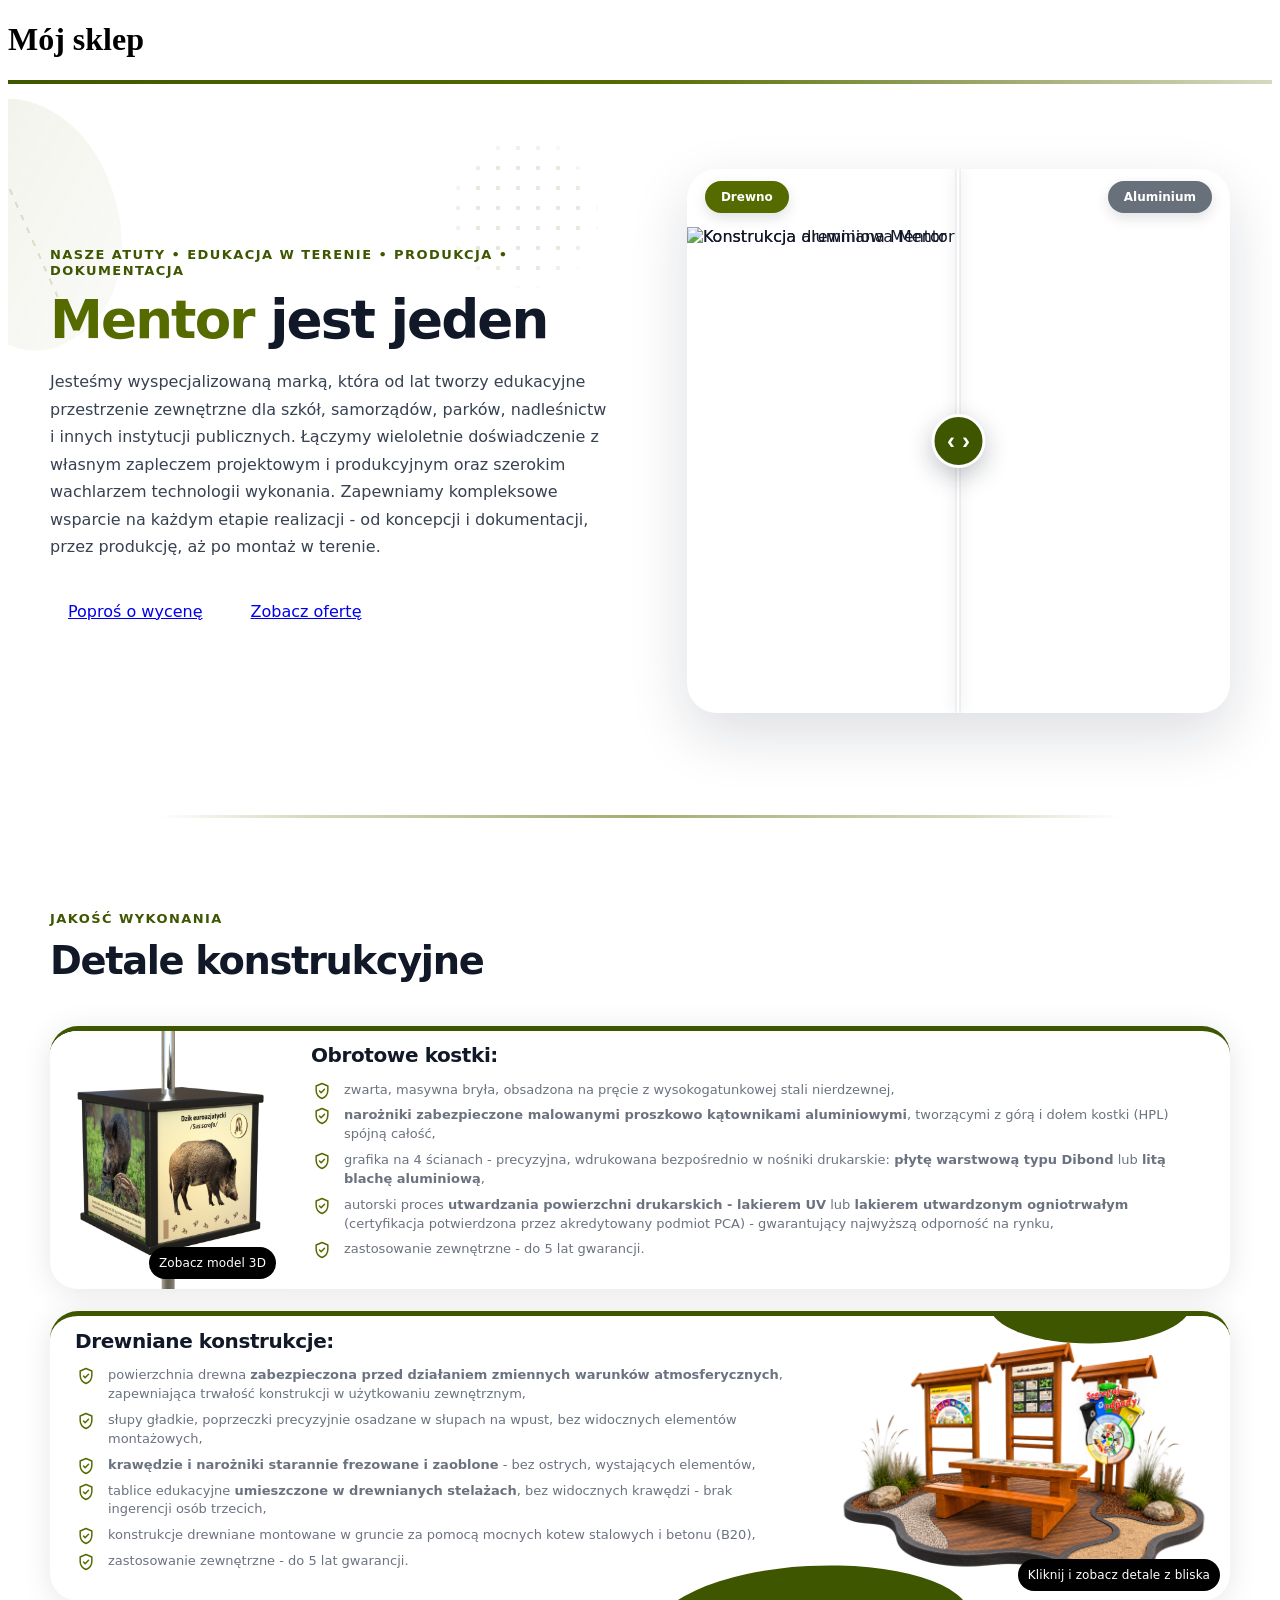
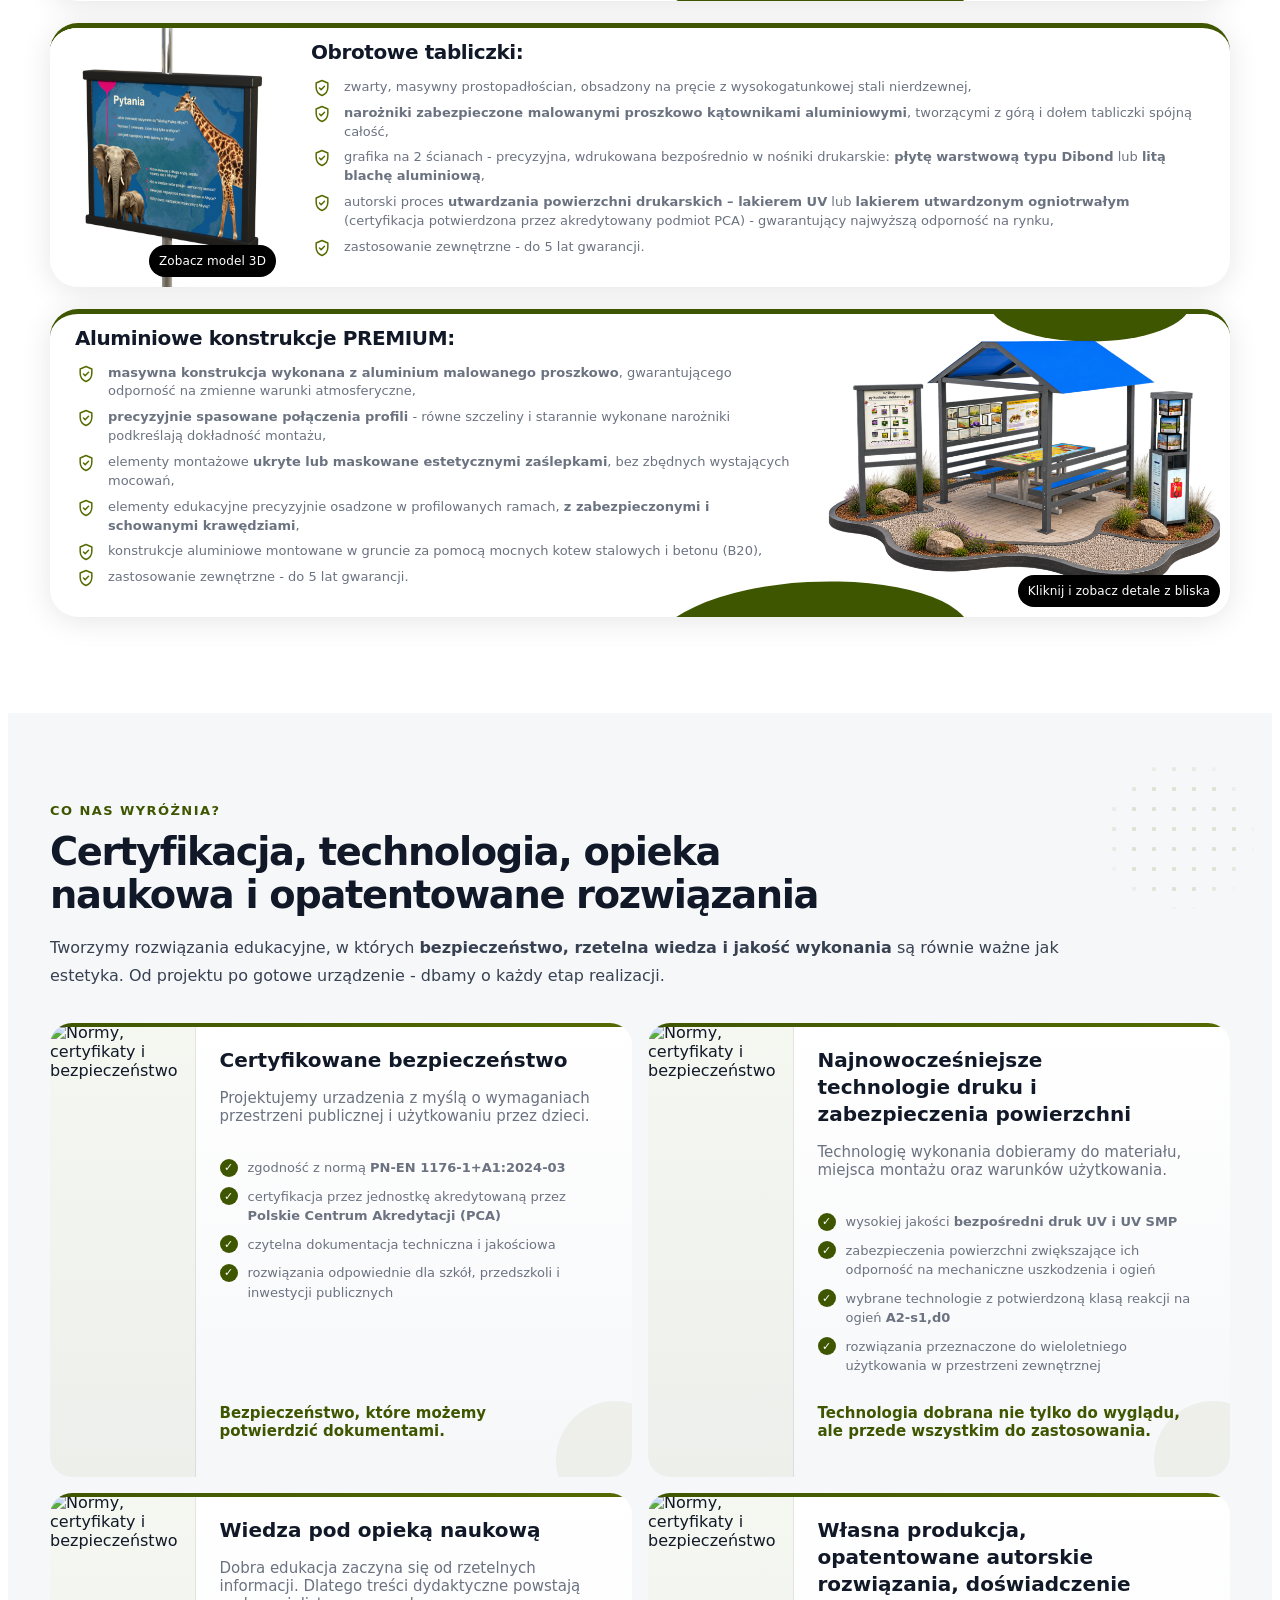
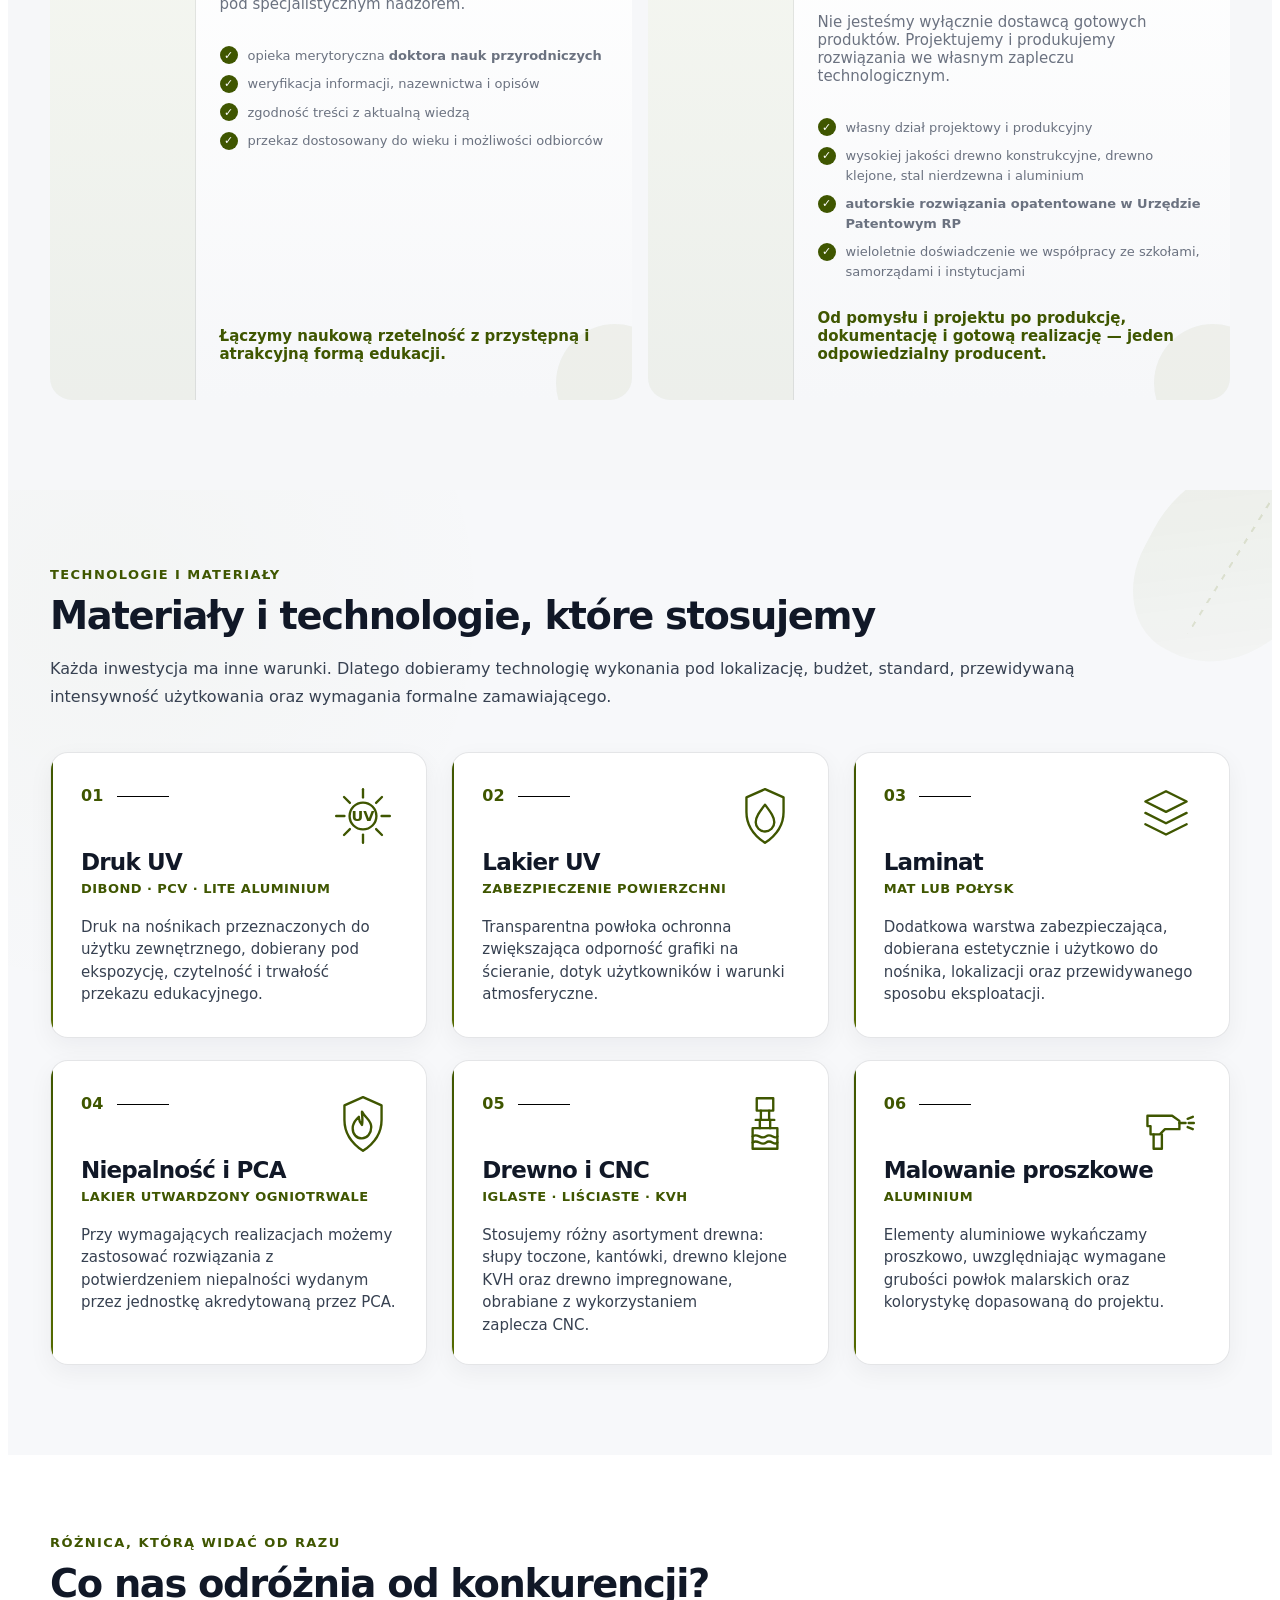
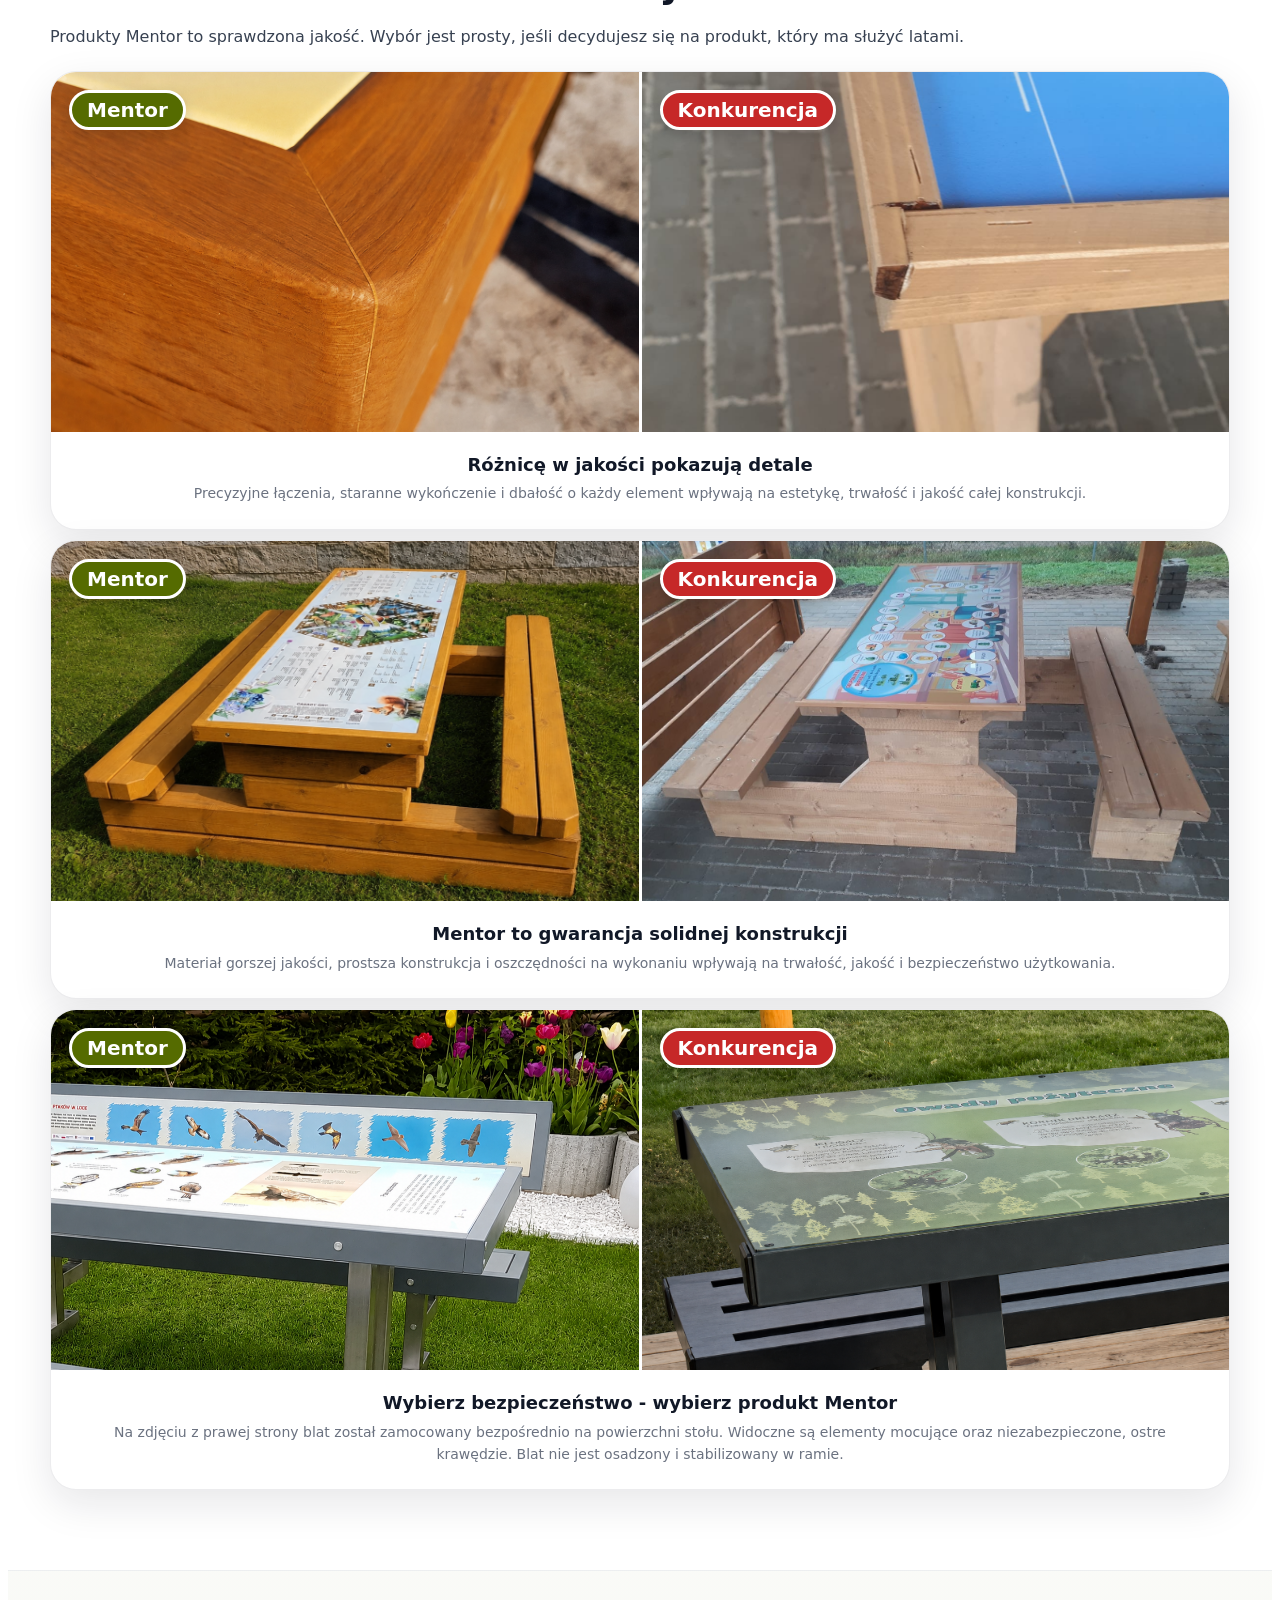
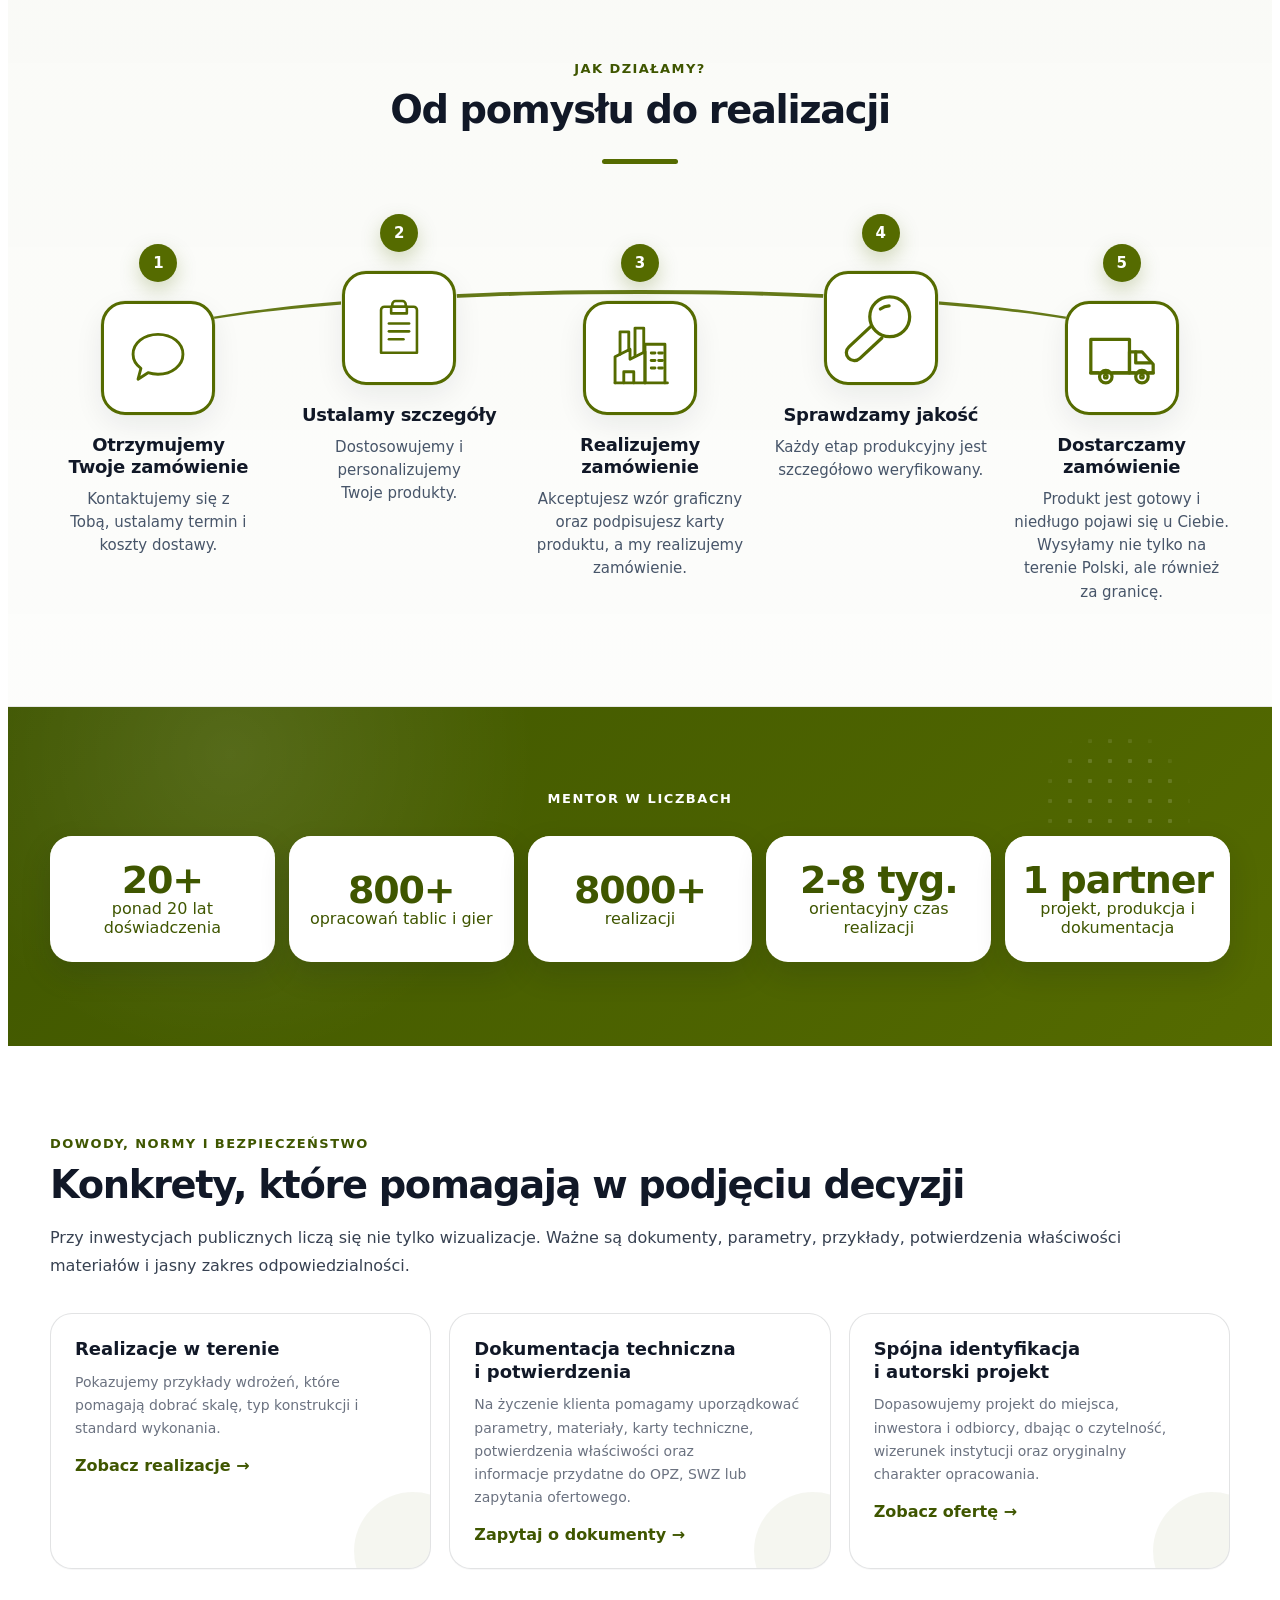
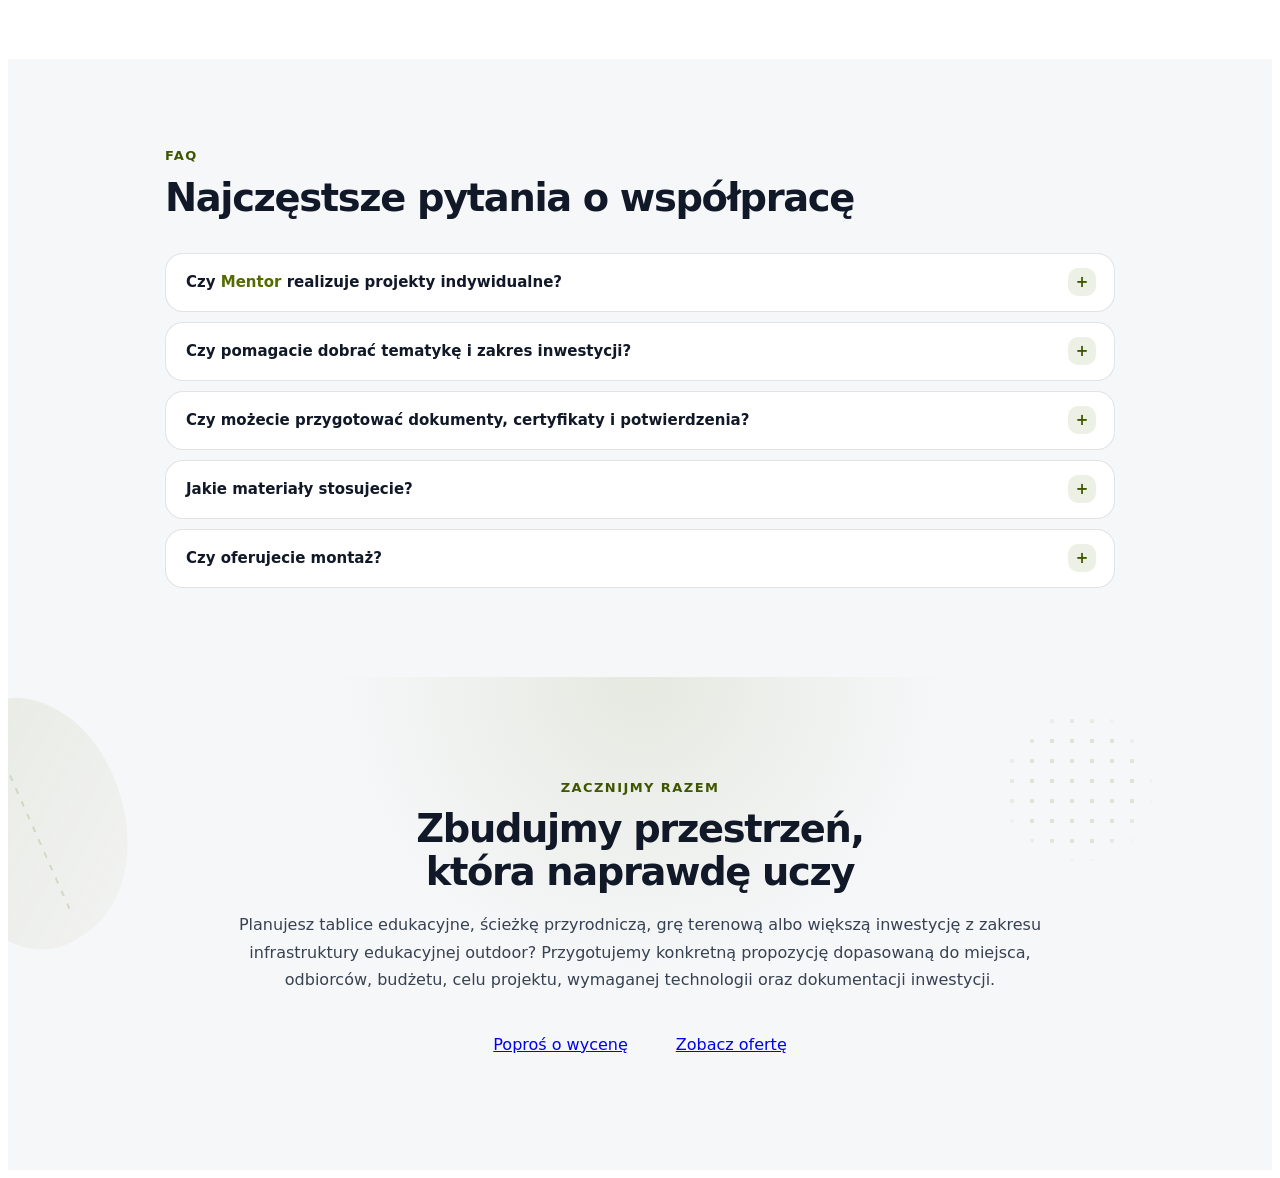
==== commit daa8a0b7: "osadzenie filmiku youtube w detalach alu" ====
--- a/index.html
+++ b/index.html
@@ -144,7 +144,7 @@
     <!-- ALUMINIUM — tło -->
     <img
       class="ms-adv-compareSlider__image ms-adv-compareSlider__image--base"
-      src="src/hero/wolta.webp"
+      src="src/hero/cubus.jpg"
       alt="Konstrukcja aluminiowa Mentor"
     >
 
@@ -152,7 +152,7 @@
     <div class="ms-adv-compareSlider__overlay" data-ms-compare-overlay>
       <img
         class="ms-adv-compareSlider__image"
-        src="src/hero/bio.webp"
+        src="src/hero/kostki.jpg"
         alt="Konstrukcja drewniana Mentor"
       >
     </div>
@@ -406,6 +406,21 @@
 
     </div>
 
+  </div>
+
+  <!-- =====================================================
+    FILMIK YOUTUBE O NIEPALNOŚCI
+    ===================================================== -->
+
+  <div class="ms-adv-details__video ms-adv-details__video--alu">
+    <iframe
+      src="https://www.youtube-nocookie.com/embed/MVNygnt2JzA"
+      title="Test niepalności konstrukcji aluminiowej"
+      loading="lazy"
+      referrerpolicy="strict-origin-when-cross-origin"
+      allow="accelerometer; autoplay; clipboard-write; encrypted-media; gyroscope; picture-in-picture; web-share"
+      allowfullscreen>
+    </iframe>
   </div>
 
   <!-- =====================================================
--- a/style.css
+++ b/style.css
@@ -3204,7 +3204,13 @@
   border: 3px solid #fff;
   border-radius: 50%;
 
-  background: rgba(255, 0, 0, .86);
+  background-color: var(--adv-brand-dark);
+
+  background-image: url("src/ikony/oko.webp");
+  background-repeat: no-repeat;
+  background-position: center;
+  background-size: 25px 25px;
+
   box-shadow:
     0 0 0 7px rgba(255, 255, 255, .28),
     0 6px 22px rgba(17, 24, 39, .38);
@@ -3220,11 +3226,54 @@
     background .18s ease;
 }
 
+.ms-adv-details__hotspot::before {
+  content: "";
+
+  position: absolute;
+  left: 50%;
+  top: 50%;
+
+  width: 100%;
+  height: 100%;
+
+  border: 2px solid rgba(85, 107, 0, .75);
+  border-radius: 50%;
+
+  transform: translate(-50%, -50%) scale(1);
+  opacity: 0;
+
+  pointer-events: none;
+
+  animation: msAdvHotspotSignal 3s ease-out infinite;
+}
+
+@keyframes msAdvHotspotSignal {
+
+  0% {
+    transform: translate(-50%, -50%) scale(1);
+    opacity: 0;
+  }
+
+  8% {
+    opacity: .8;
+  }
+
+  45% {
+    transform: translate(-50%, -50%) scale(2.3);
+    opacity: 0;
+  }
+
+  100% {
+    transform: translate(-50%, -50%) scale(2.3);
+    opacity: 0;
+  }
+}
+
 .ms-adv-details__hotspot:hover,
 .ms-adv-details__hotspot:focus-visible,
 .ms-adv-details__hotspot.is-active {
   transform: translate(-50%, -50%) scale(1.18);
-  background: var(--adv-brand-dark, #3f5600);
+  background-color: #6f8700;
   box-shadow:
     0 0 0 8px rgba(255, 255, 255, .38),
     0 8px 28px rgba(17, 24, 39, .46);
@@ -3476,6 +3525,38 @@
 }
 }
 
+/* WIDEO YOUTUBE OSADZONE W DETALACH ALU */
+.ms-adv-details__video--alu {
+  display: none;
+}
+
+.ms-adv-details.is-alu .ms-adv-details__video--alu {
+  display: block;
+
+  position: absolute;
+  right: 32px;
+  bottom: 32px;
+  z-index: 20;
+
+  width: 360px;
+  aspect-ratio: 16 / 9;
+
+  overflow: hidden;
+
+  border-radius: 14px;
+  background: #000;
+
+  box-shadow: 0 12px 30px rgba(0, 0, 0, .16);
+}
+
+.ms-adv-details__video--alu iframe {
+  display: block;
+
+  width: 100%;
+  height: 100%;
+
+  border: 0;
+}
 
 
 /* =========================================================
@@ -4447,57 +4528,44 @@
 
 
 /* napis */
-
 .ms-adv-sideNav__label {
   position: absolute;
 
   left: 28px;
   top: 50%;
-
-  transform:
-    translateY(-50%)
-    translateX(-6px);
-
-  width: max-content;
-  max-width: 170px;
-
-  padding: 7px 11px;
-
-  border: 1px solid rgba(17,24,39,.08);
-  border-radius: 9px;
-
-  background: rgba(255,255,255,.94);
-
-  color: #374151;
-
-  font-size: 11px;
-  line-height: 1.2;
-  font-weight: 750;
-
-  box-shadow:
-    0 6px 20px rgba(17,24,39,.10);
-
-  opacity: 0;
-  visibility: hidden;
-
-  pointer-events: none;
-
-  transition:
-    opacity .2s ease,
-    transform .2s ease,
-    visibility .2s ease;
-}
-
-
-/* hover */
-
-.ms-adv-sideNav__item:hover .ms-adv-sideNav__label {
-  opacity: 1;
-  visibility: visible;
 
   transform:
     translateY(-50%)
     translateX(0);
+
+  width: 165px;
+  max-width: 170px;
+
+  padding: 7px 11px;
+
+  border: 1px solid rgba(17,24,39,.08);
+  border-radius: 9px;
+
+  background: rgba(255,255,255,.94);
+
+  color: #6b7280;
+
+  font-size: 11px;
+  line-height: 1.2;
+  font-weight: 650;
+
+  box-shadow:
+    0 6px 20px rgba(17,24,39,.08);
+
+  opacity: 1;
+  visibility: visible;
+
+  pointer-events: none;
+
+  transition:
+    color .25s ease,
+    font-weight .25s ease,
+    opacity .25s ease;
 }
 
 
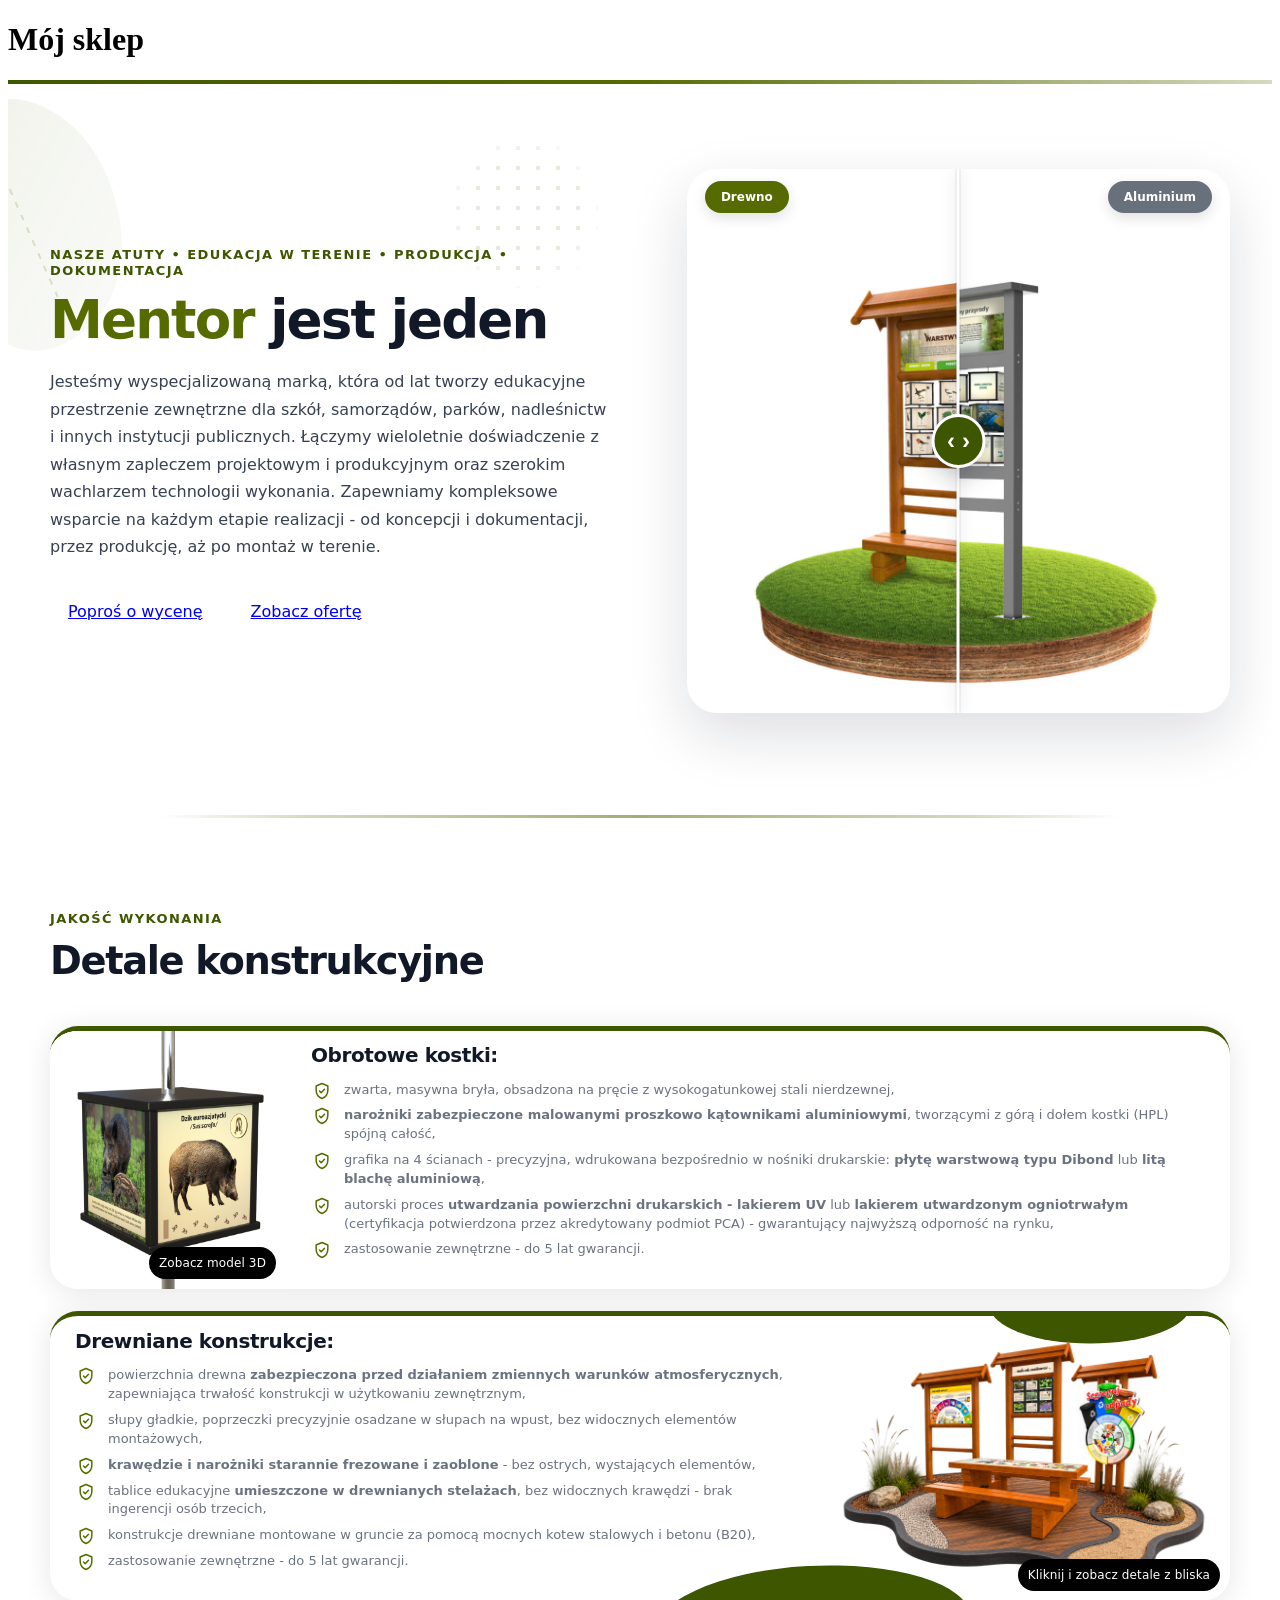
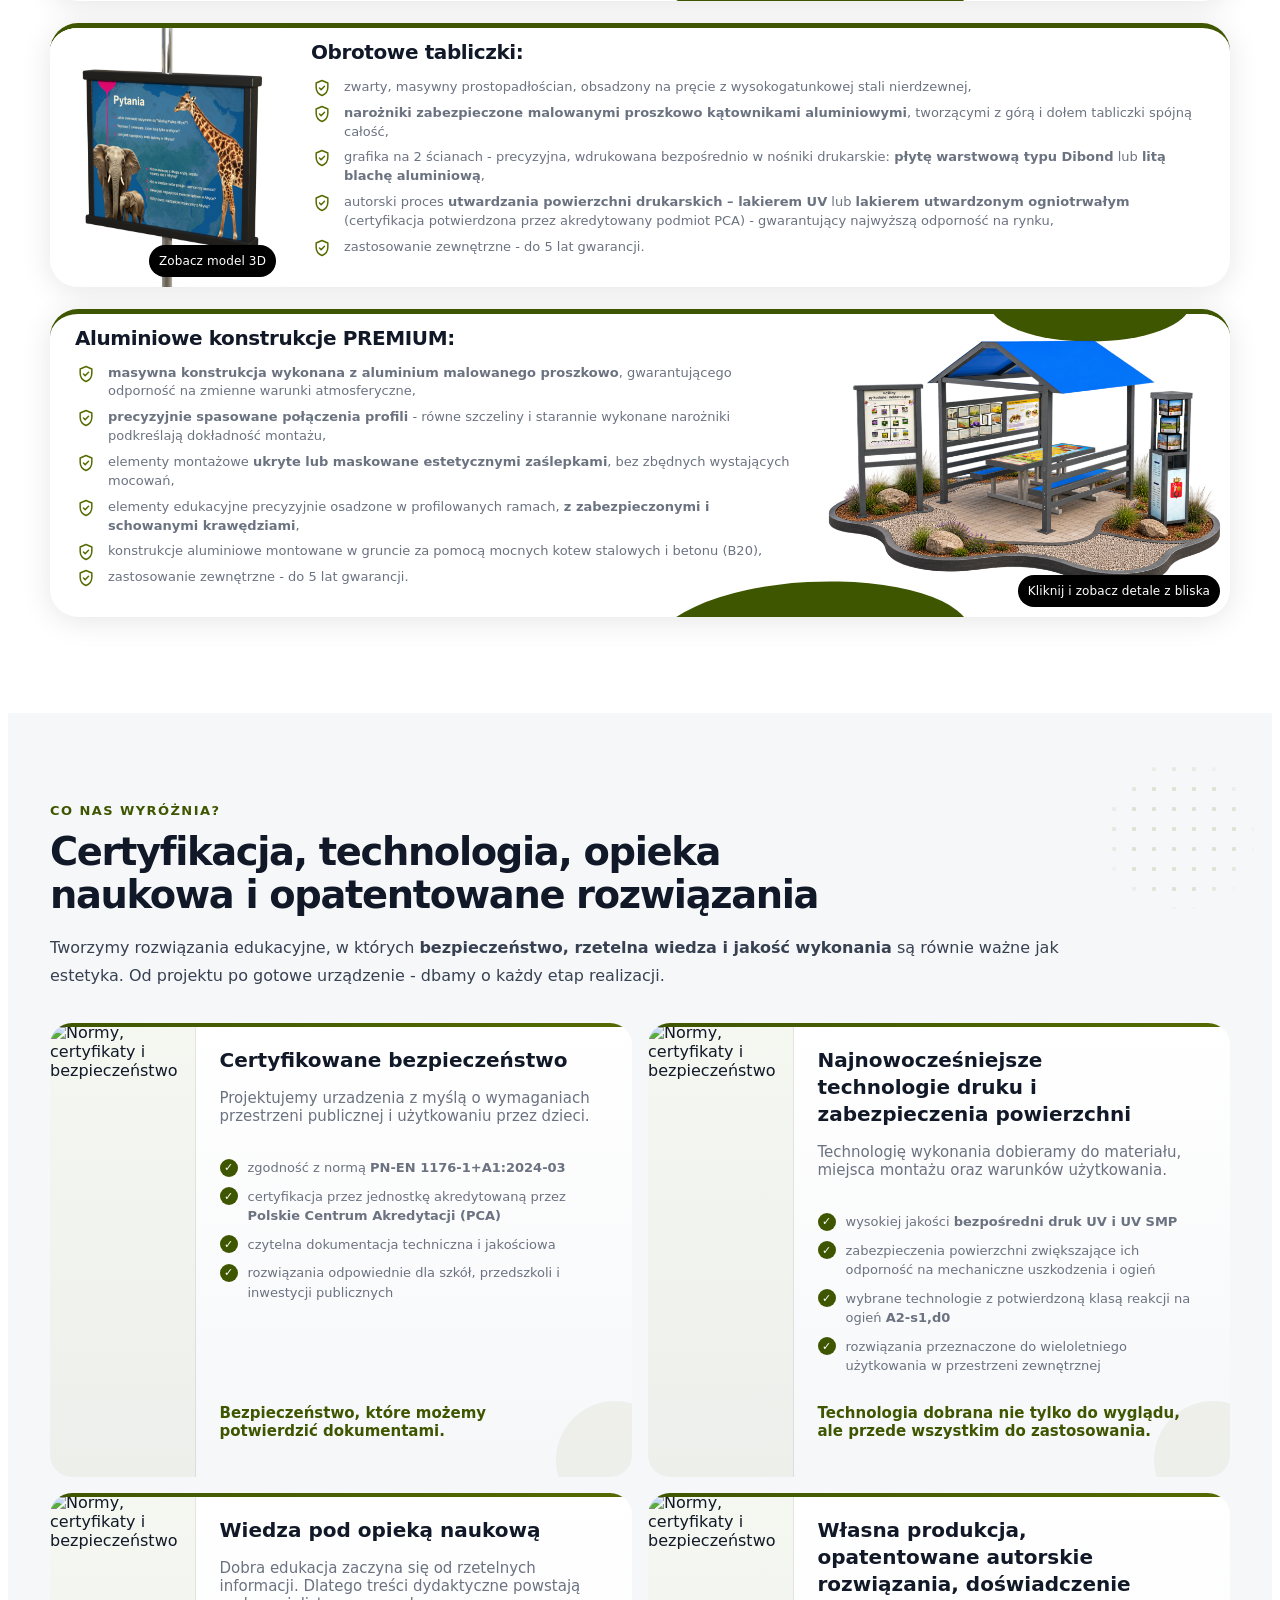
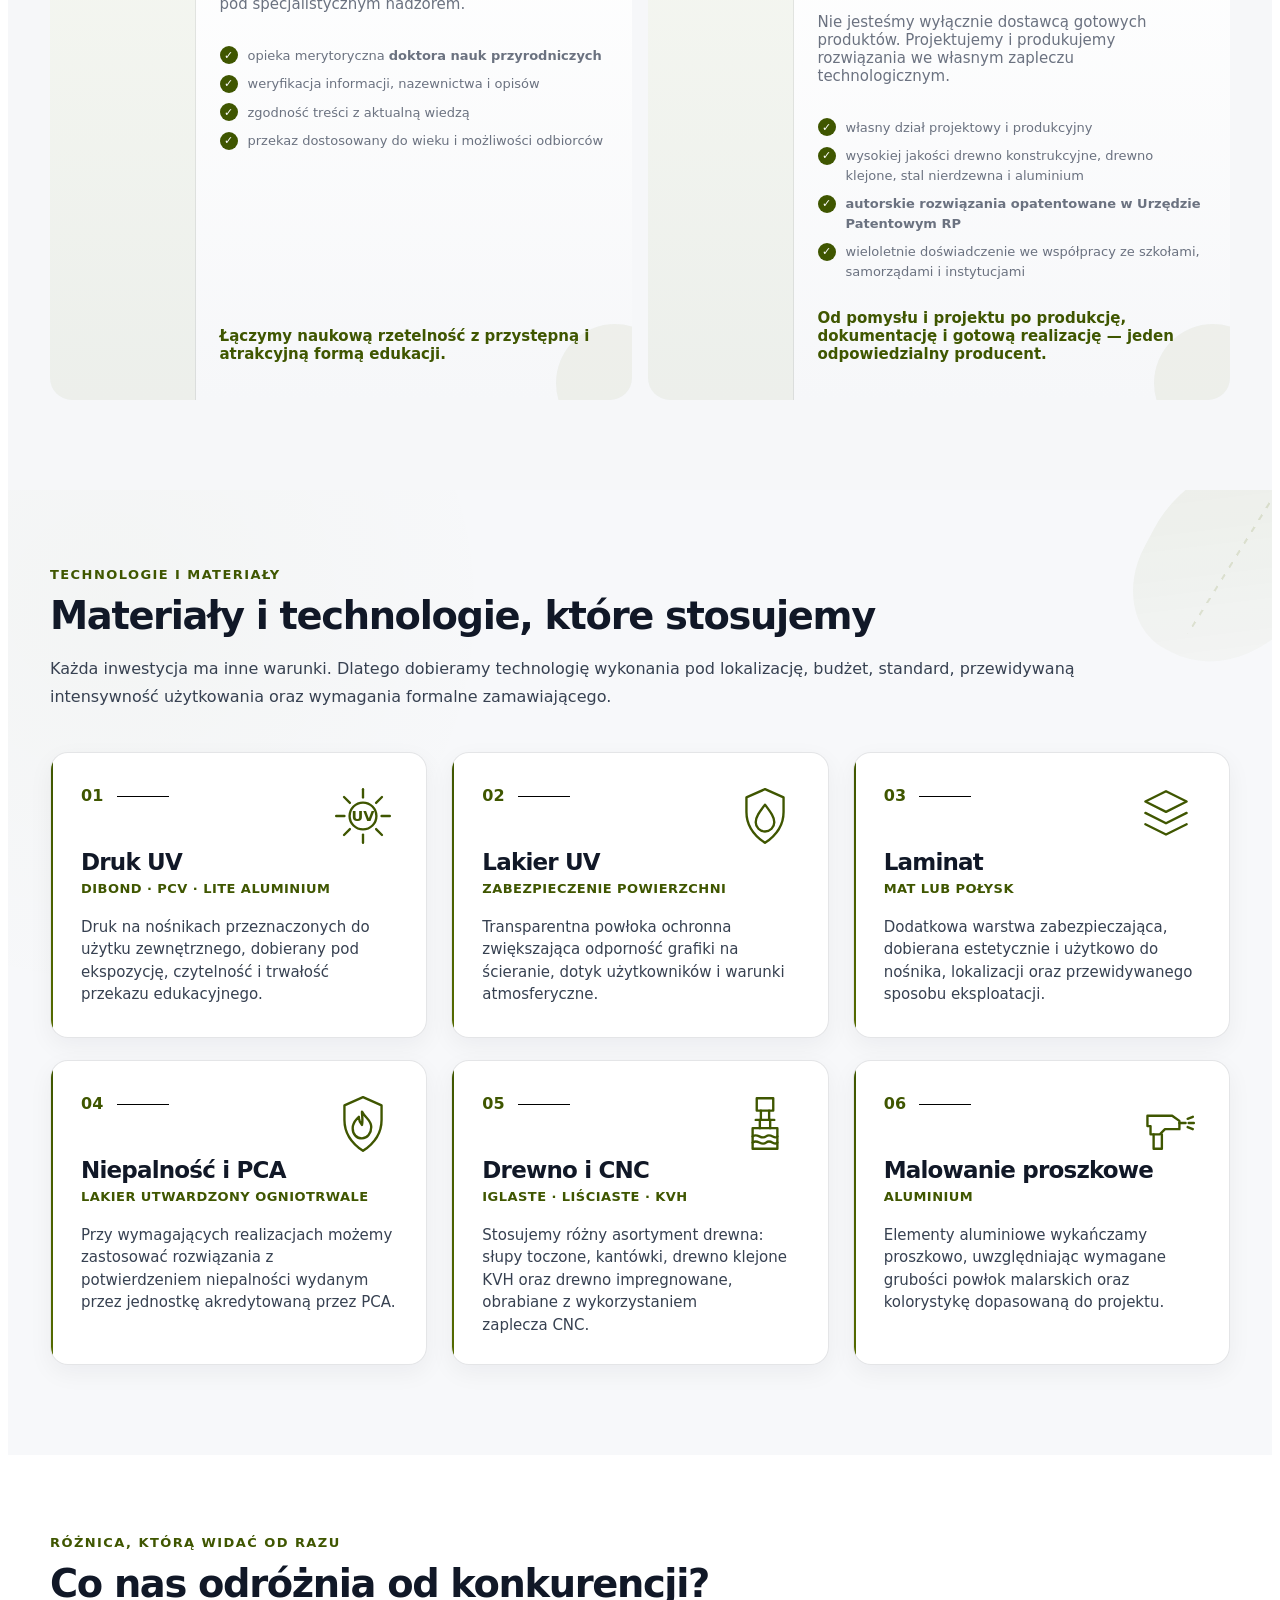
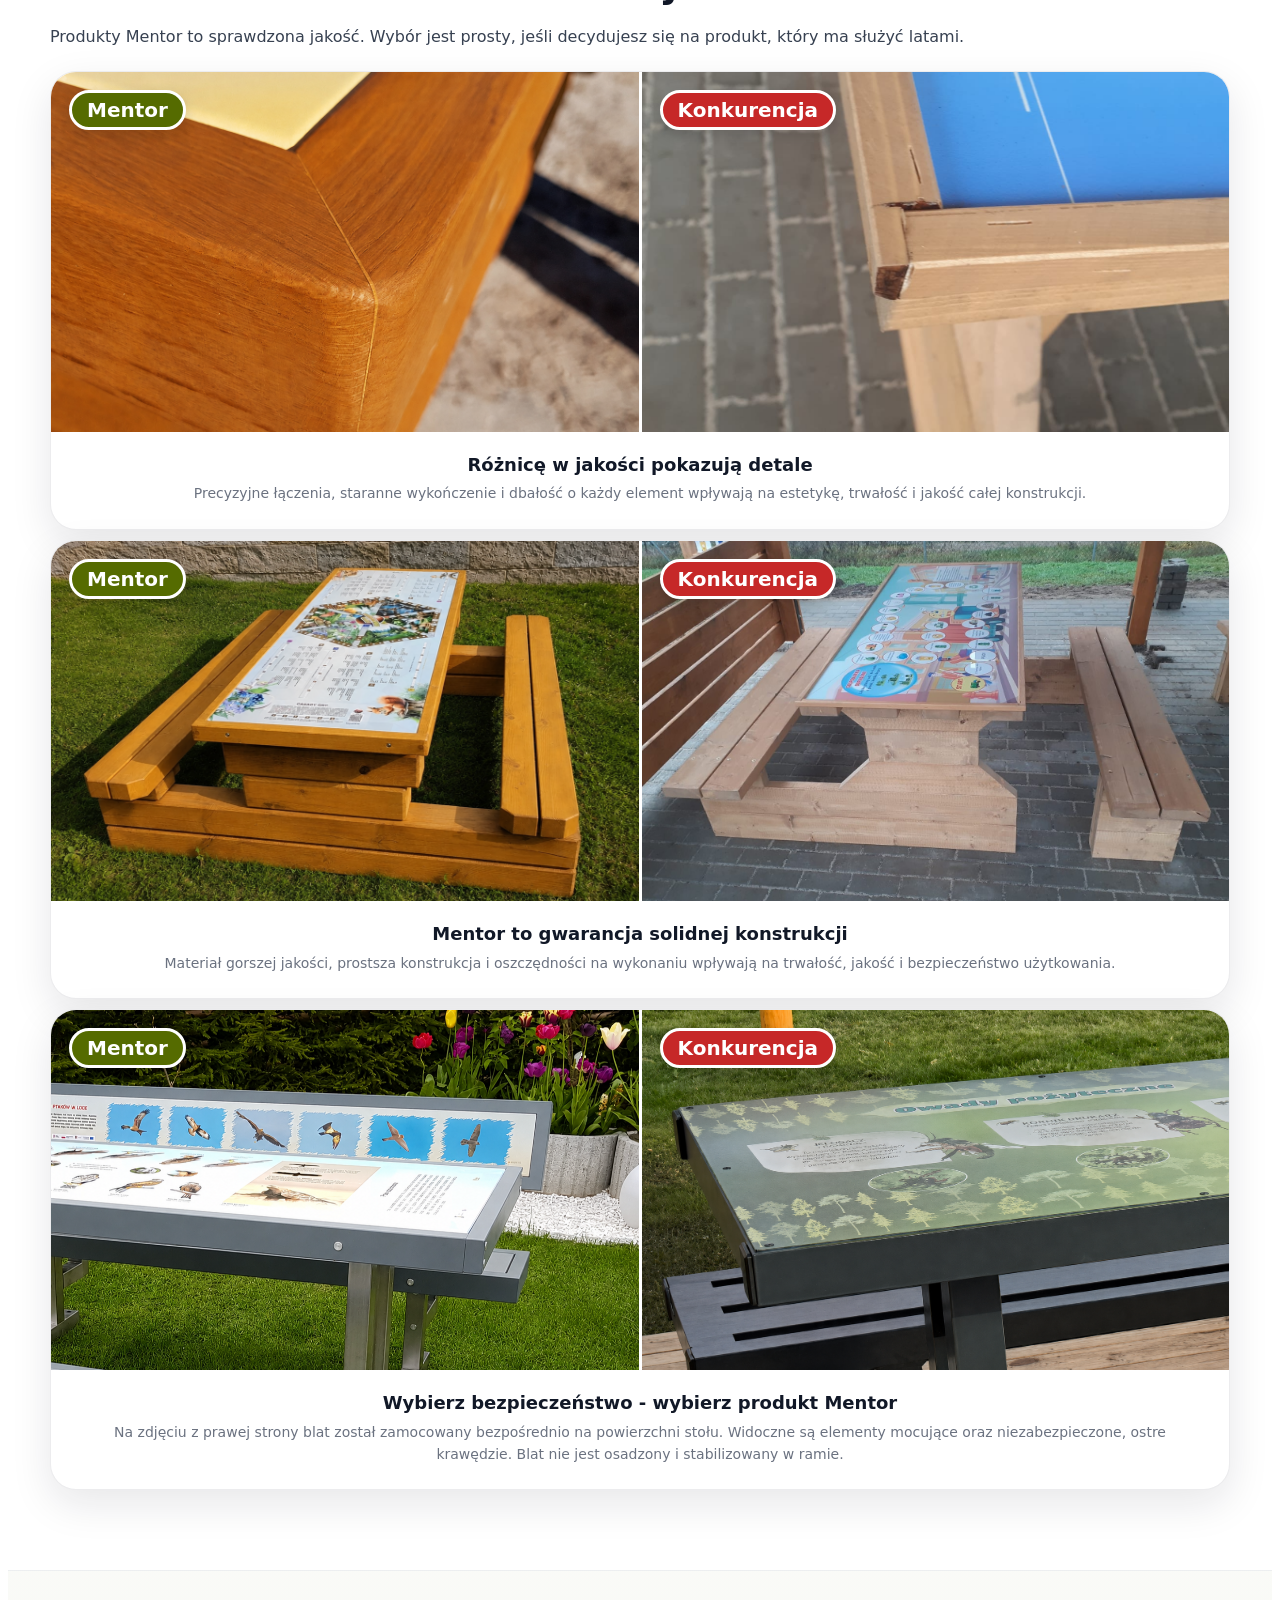
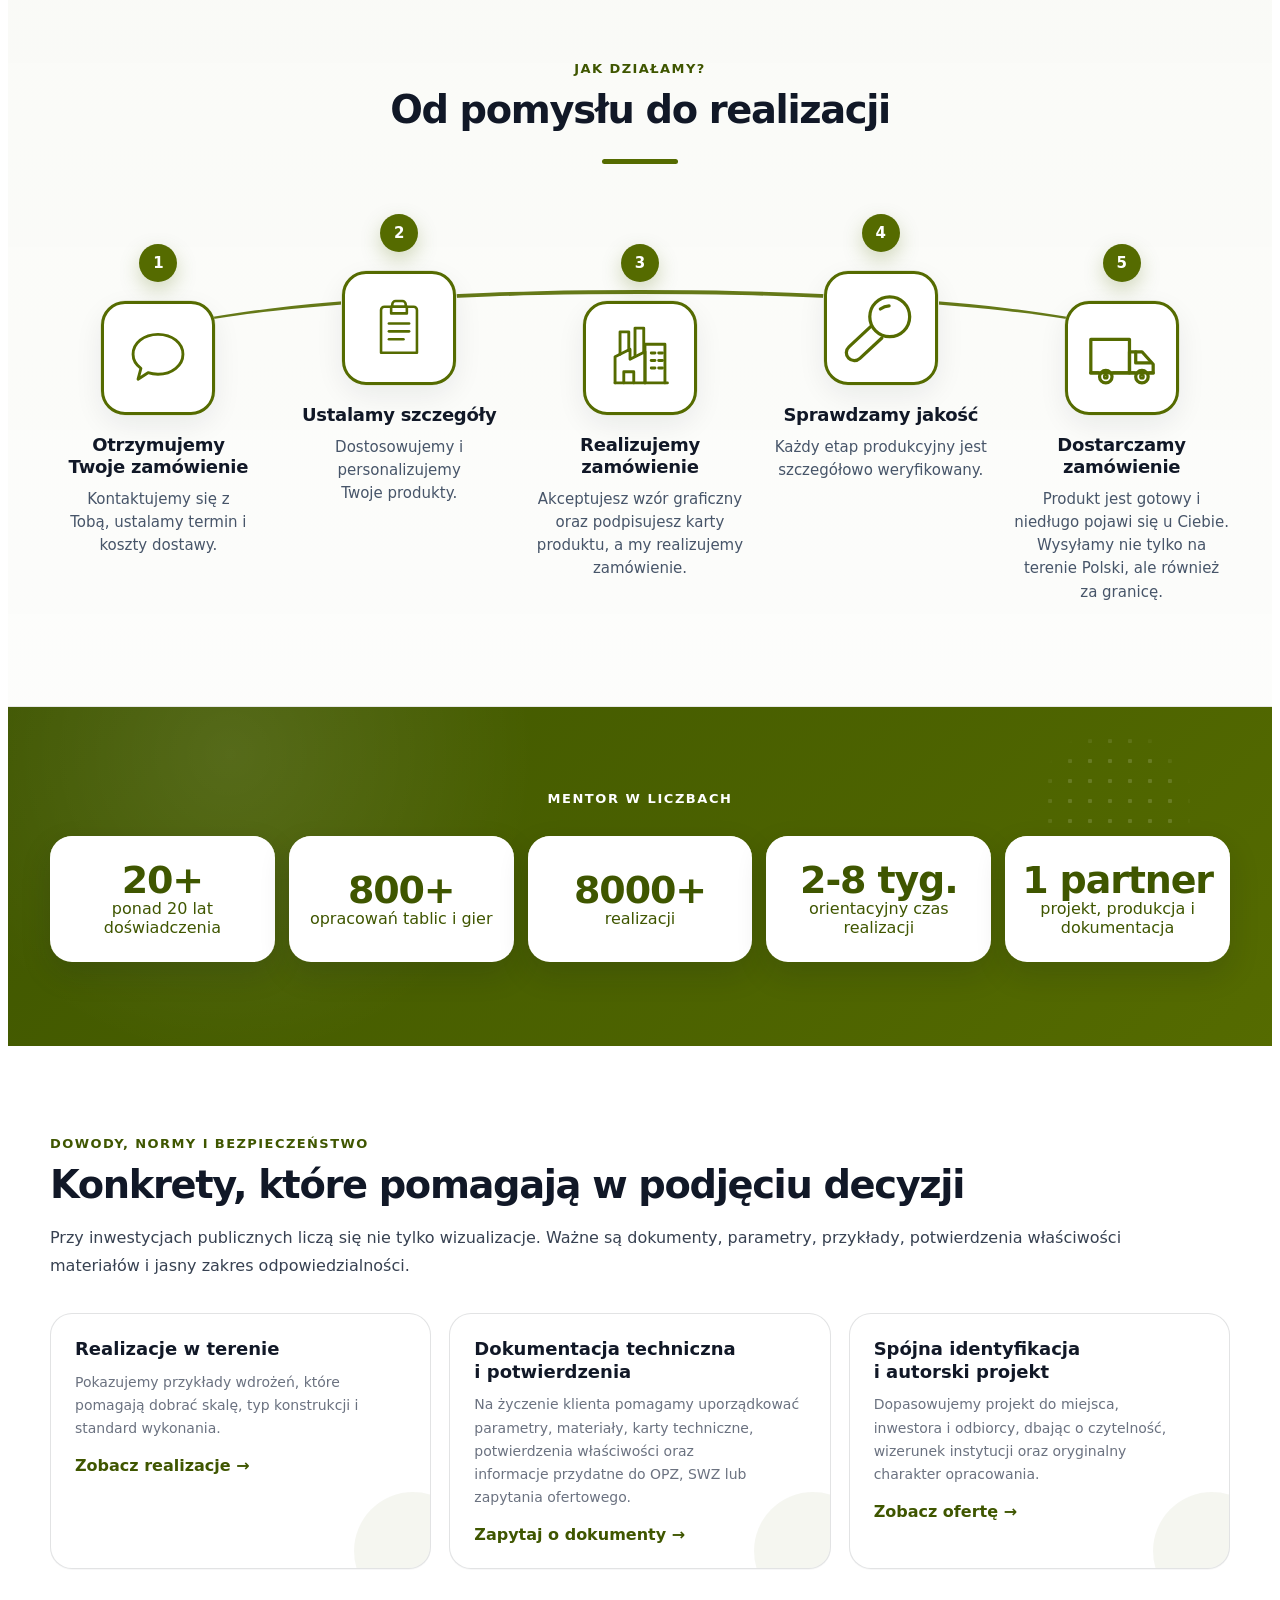
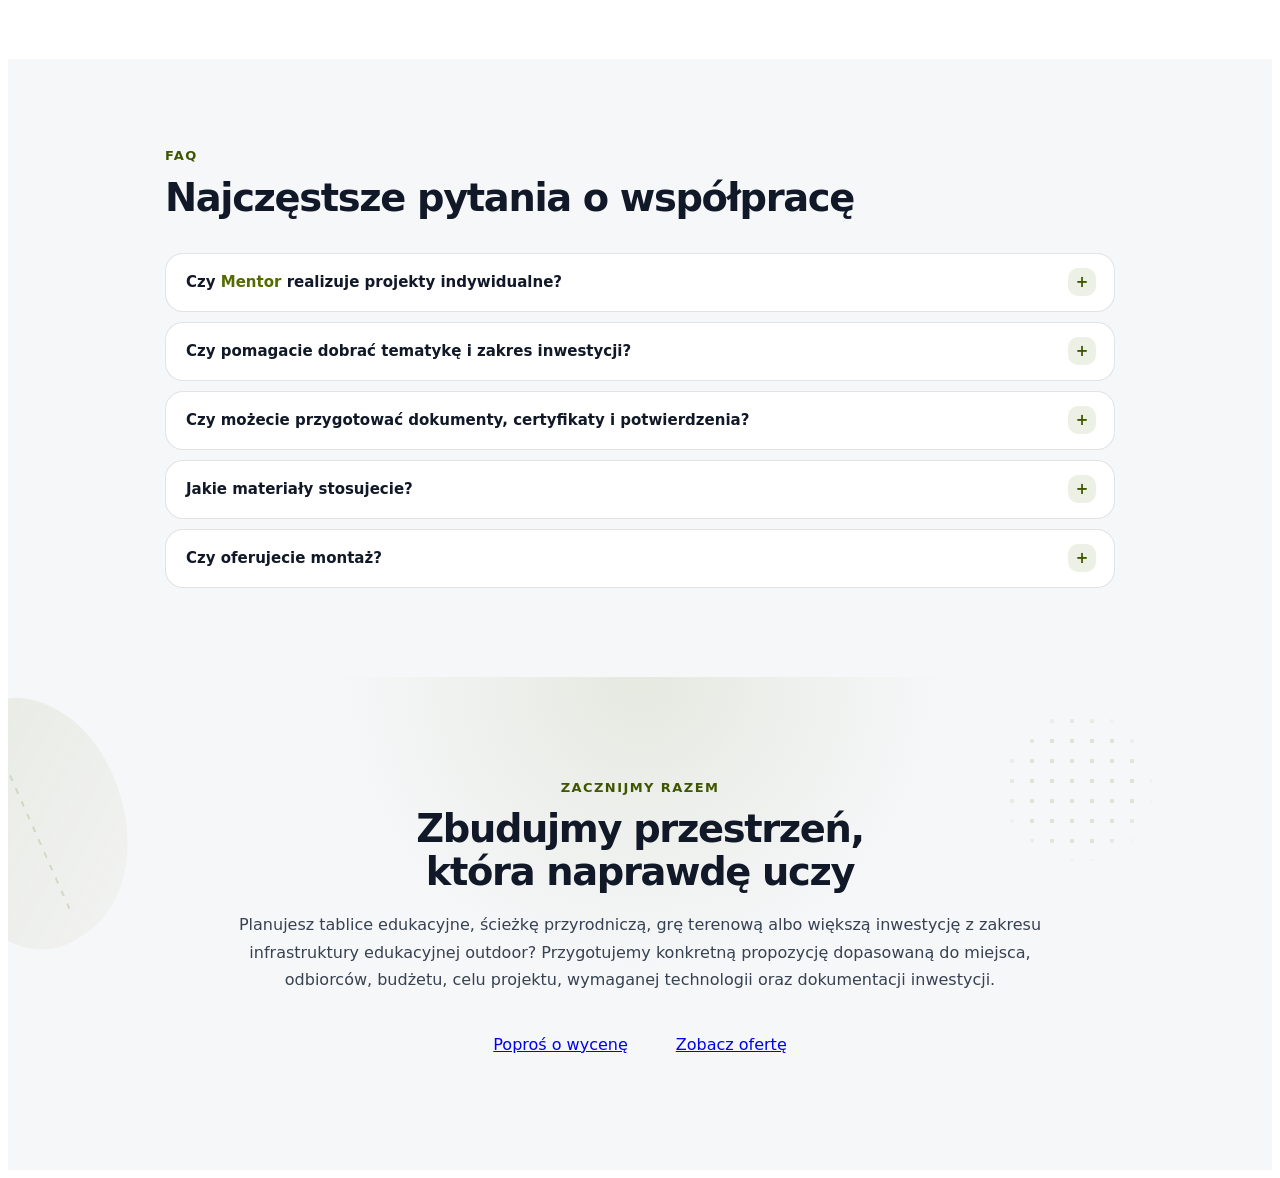
==== commit 30415506: "zamiana pozycji filmiku yt" ====
--- a/index.html
+++ b/index.html
@@ -413,14 +413,15 @@
     ===================================================== -->
 
   <div class="ms-adv-details__video ms-adv-details__video--alu">
-    <iframe
-      src="https://www.youtube-nocookie.com/embed/MVNygnt2JzA"
-      title="Test niepalności konstrukcji aluminiowej"
-      loading="lazy"
-      referrerpolicy="strict-origin-when-cross-origin"
-      allow="accelerometer; autoplay; clipboard-write; encrypted-media; gyroscope; picture-in-picture; web-share"
-      allowfullscreen>
-    </iframe>
+    <div class="ms-mediaFrame ms-mediaFrame--crop">
+      <iframe
+        src="https://www.youtube.com/embed/MVNygnt2JzA"
+        title="Test niepalności konstrukcji aluminiowej"
+        referrerpolicy="strict-origin-when-cross-origin"
+        allow="accelerometer; autoplay; clipboard-write; encrypted-media; gyroscope; picture-in-picture; web-share"
+        allowfullscreen>
+      </iframe>
+    </div>
   </div>
 
   <!-- =====================================================
--- a/style.css
+++ b/style.css
@@ -3535,10 +3535,10 @@
 
   position: absolute;
   right: 32px;
-  bottom: 32px;
+  top: 32px;
   z-index: 20;
 
-  width: 360px;
+  width: 300px;
   aspect-ratio: 16 / 9;
 
   overflow: hidden;
@@ -3558,6 +3558,38 @@
   border: 0;
 }
 
+.ms-mediaFrame {
+  position: relative;
+  width: 100%;
+  aspect-ratio: 16 / 9;
+
+  overflow: hidden;
+
+  border-radius: 14px;
+  background: #000;
+}
+
+.ms-mediaFrame--crop {
+  --ms-media-zoom: 1.45;
+}
+
+.ms-mediaFrame--crop iframe {
+  position: absolute !important;
+
+  top: 50% !important;
+  left: 50% !important;
+
+  width: calc(93% * var(--ms-media-zoom)) !important;
+  height: calc(100% * var(--ms-media-zoom)) !important;
+
+  transform: translate(-50%, -50%) !important;
+
+  max-width: none !important;
+  max-height: none !important;
+
+  border: 0 !important;
+  display: block !important;
+}
 
 /* =========================================================
    LIGHTBOX — MOBILE
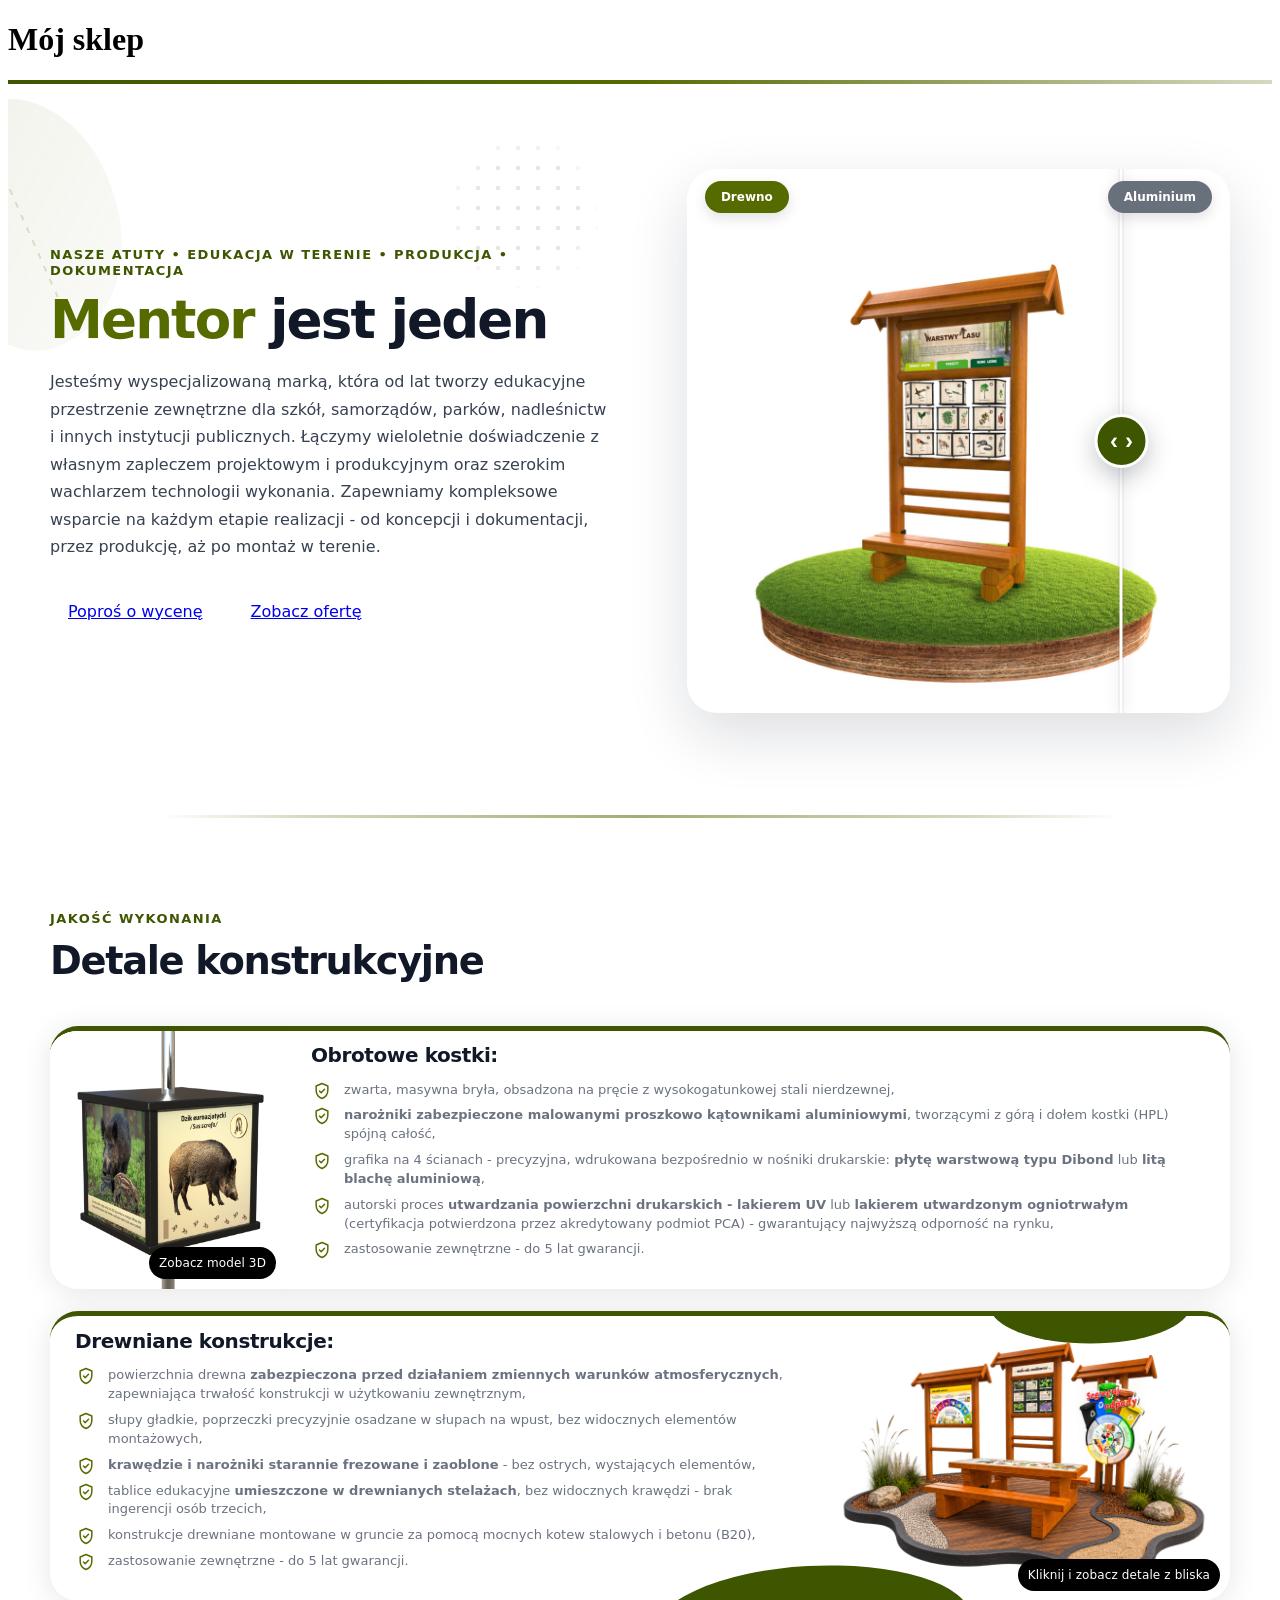
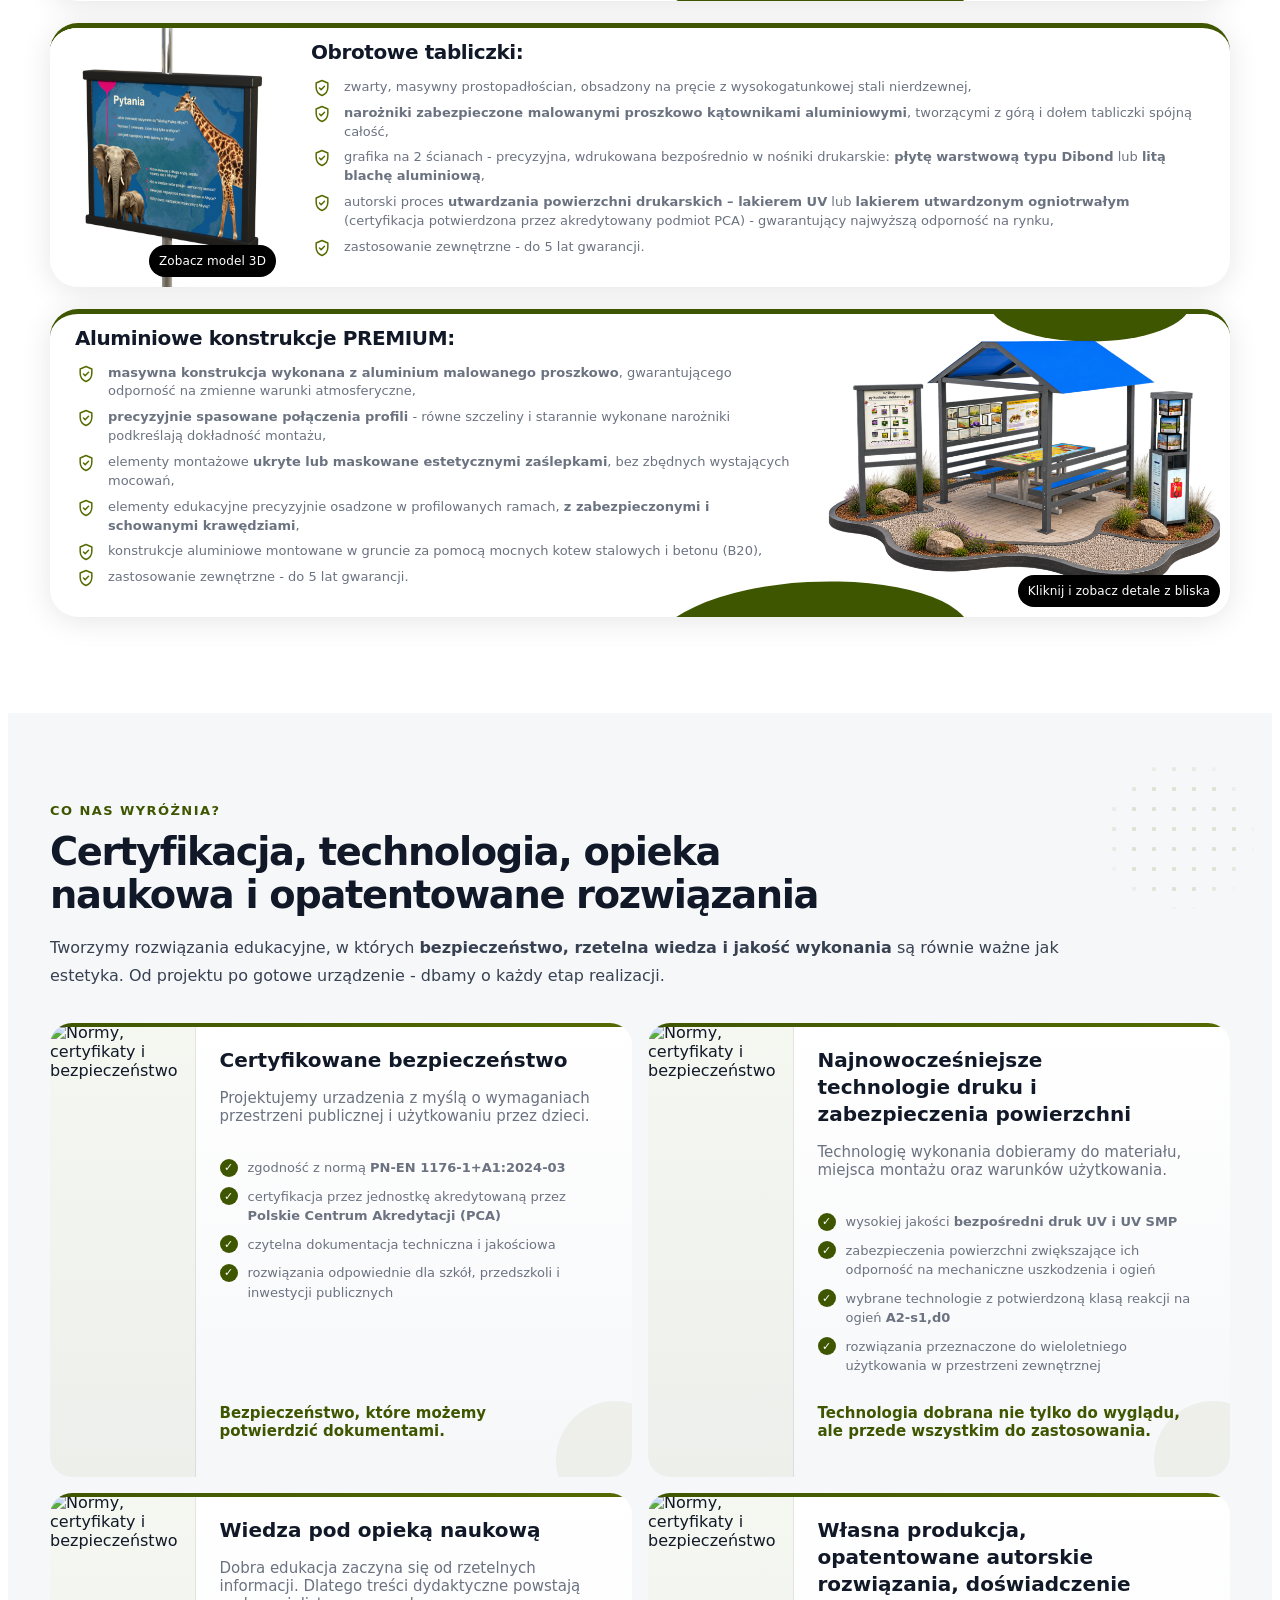
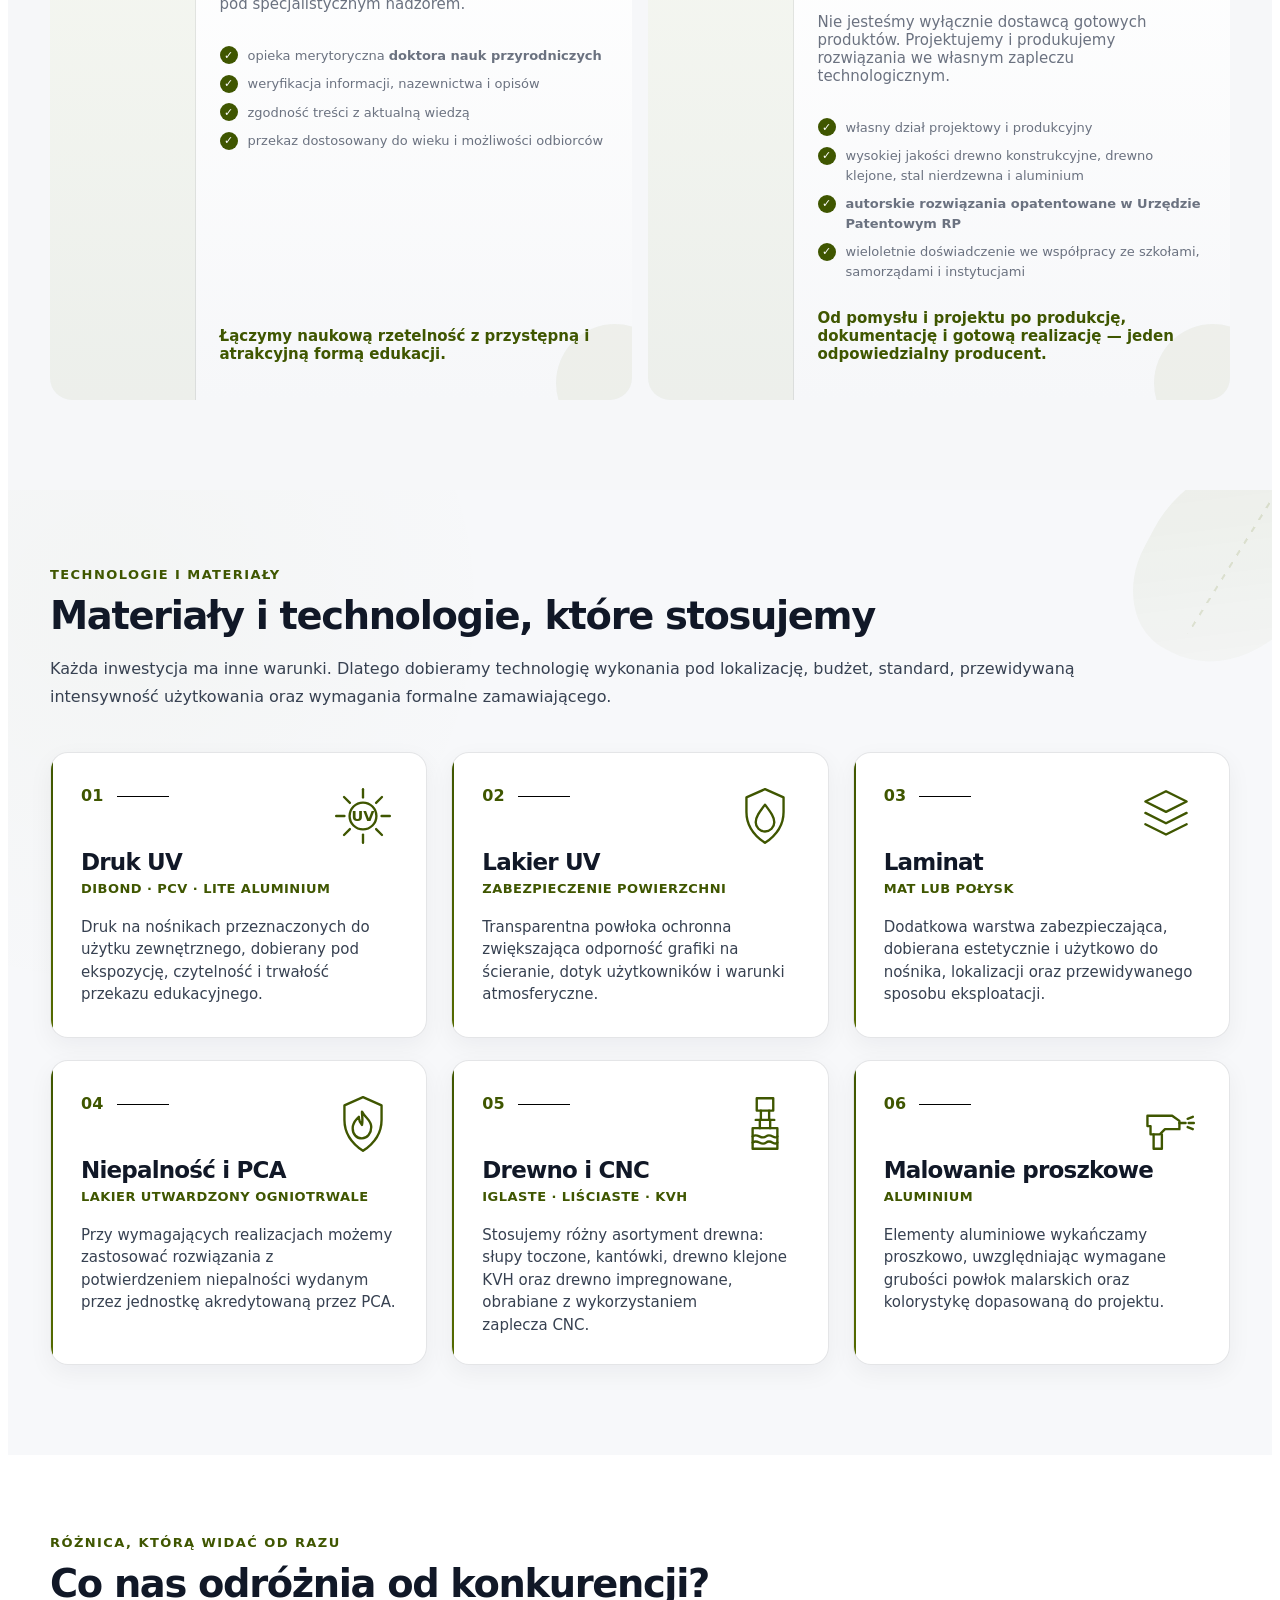
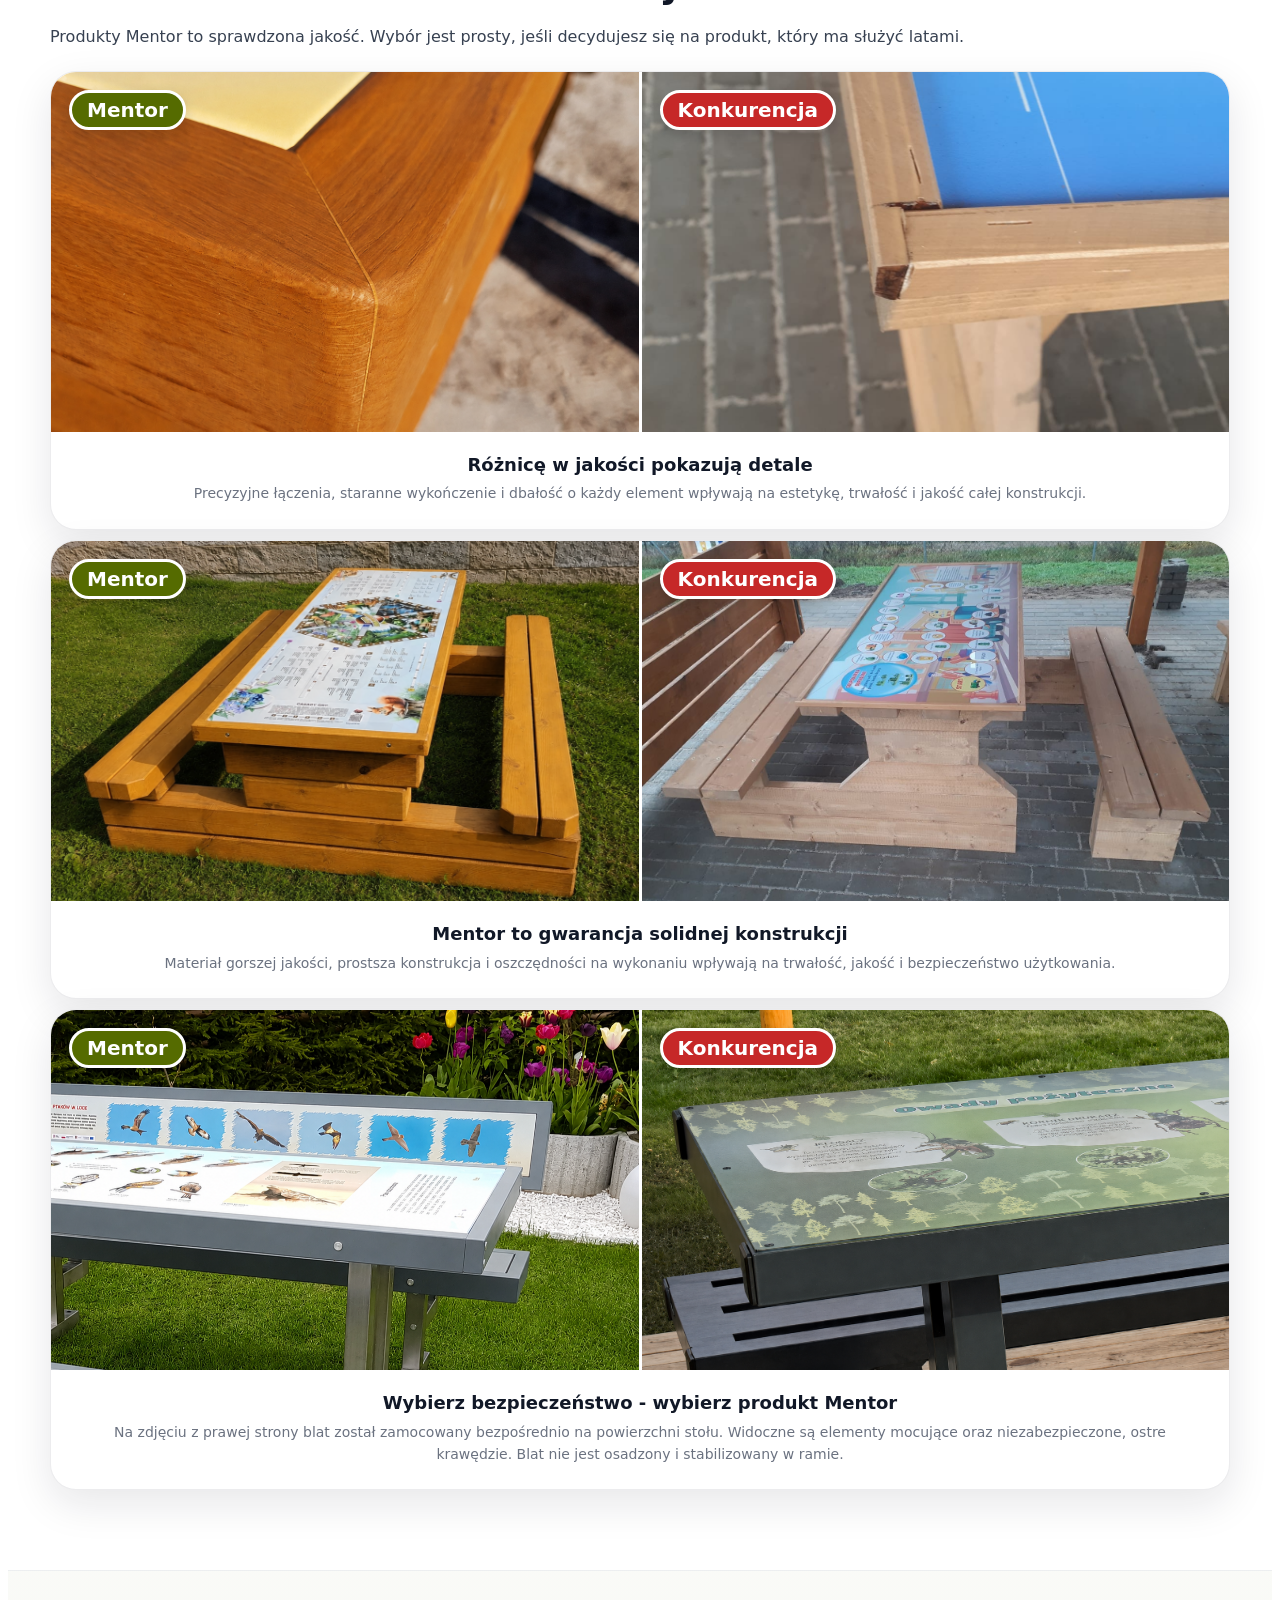
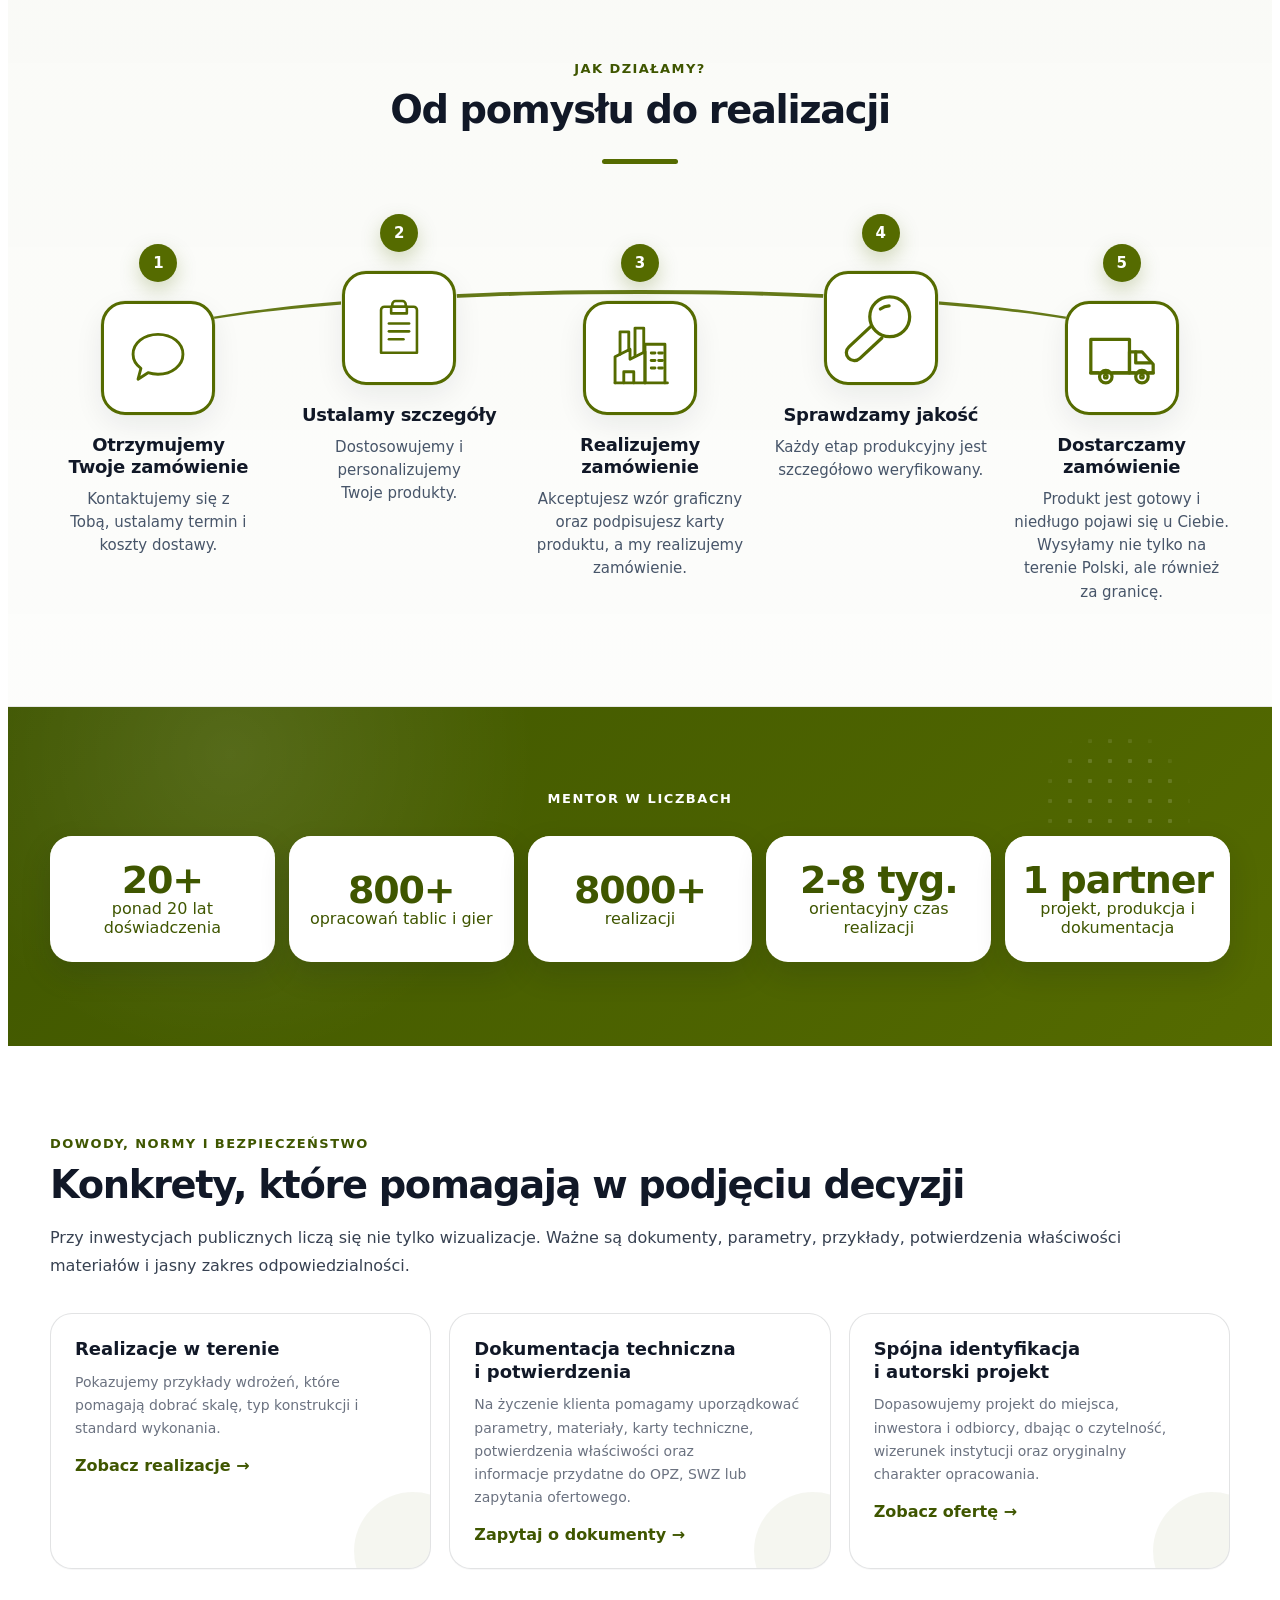
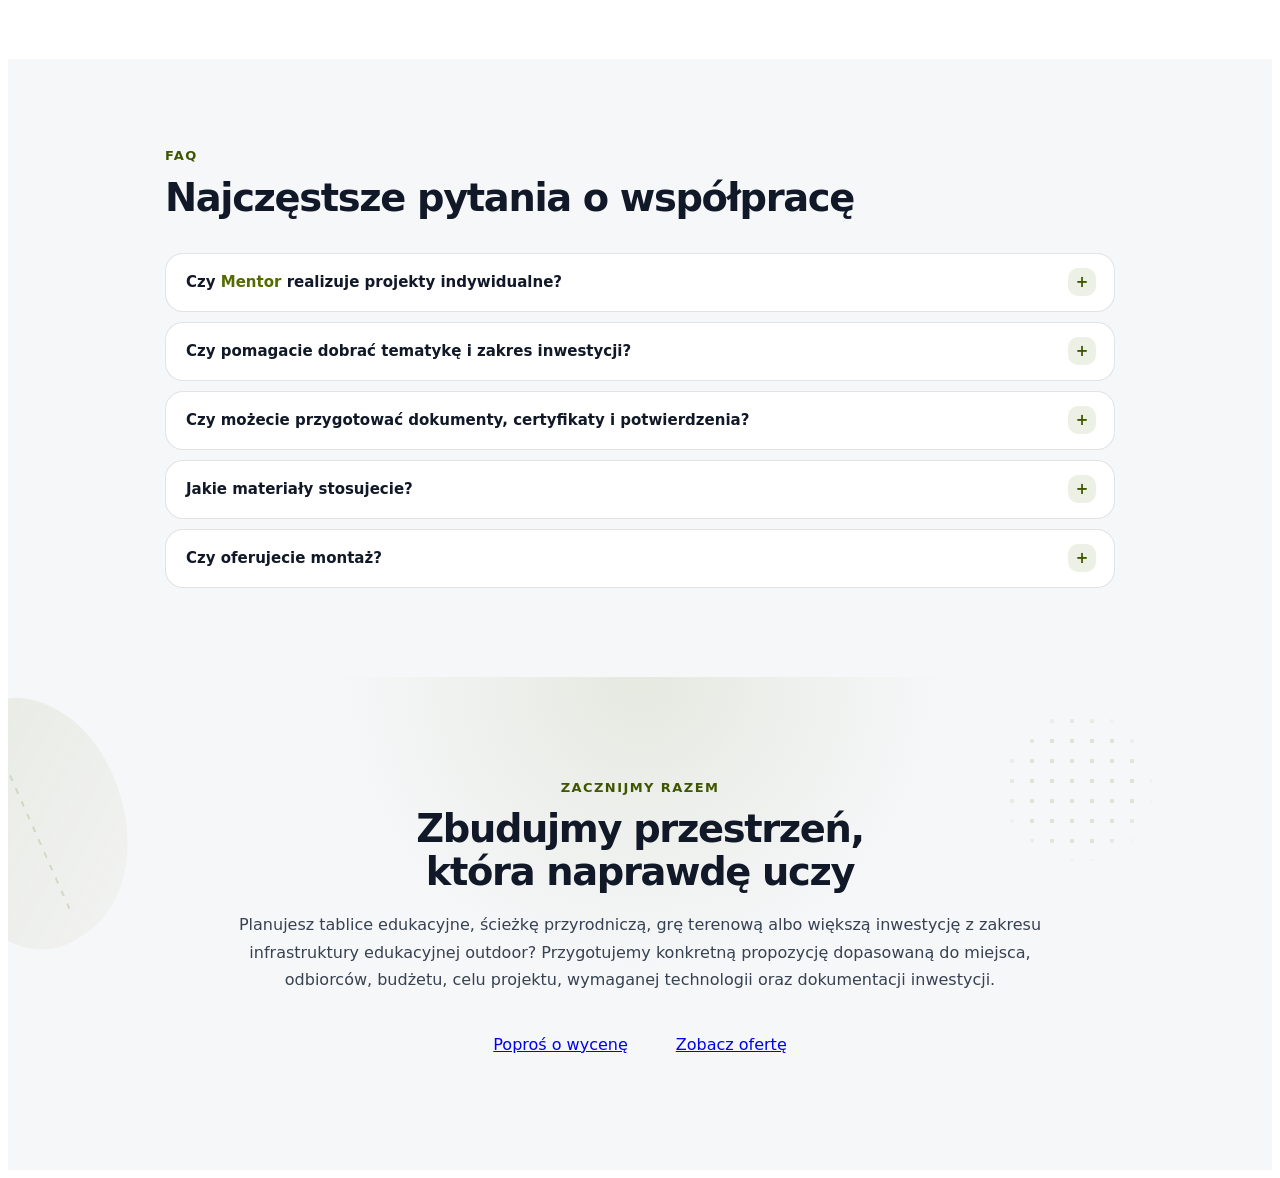
==== commit da071dc9: "dodanie autoplay do filmiku yt" ====
--- a/index.html
+++ b/index.html
@@ -415,11 +415,13 @@
   <div class="ms-adv-details__video ms-adv-details__video--alu">
     <div class="ms-mediaFrame ms-mediaFrame--crop">
       <iframe
-        src="https://www.youtube.com/embed/MVNygnt2JzA"
+        data-src="https://www.youtube-nocookie.com/embed/MVNygnt2JzA?autoplay=1&mute=1&rel=0&fs=1&loop=1&playlist=MVNygnt2JzA&playsinline=1"
+        src="about:blank"
         title="Test niepalności konstrukcji aluminiowej"
-        referrerpolicy="strict-origin-when-cross-origin"
-        allow="accelerometer; autoplay; clipboard-write; encrypted-media; gyroscope; picture-in-picture; web-share"
-        allowfullscreen>
+        frameborder="0"
+        allow="accelerometer; autoplay; clipboard-write; encrypted-media; gyroscope; picture-in-picture"
+        allowfullscreen
+        playsinline>
       </iframe>
     </div>
   </div>
--- a/style.css
+++ b/style.css
@@ -3534,8 +3534,8 @@
   display: block;
 
   position: absolute;
-  right: 32px;
-  top: 32px;
+  right: 16px;
+  top: 16px;
   z-index: 20;
 
   width: 300px;
@@ -3570,7 +3570,7 @@
 }
 
 .ms-mediaFrame--crop {
-  --ms-media-zoom: 1.45;
+  --ms-media-zoom: 1.22;
 }
 
 .ms-mediaFrame--crop iframe {
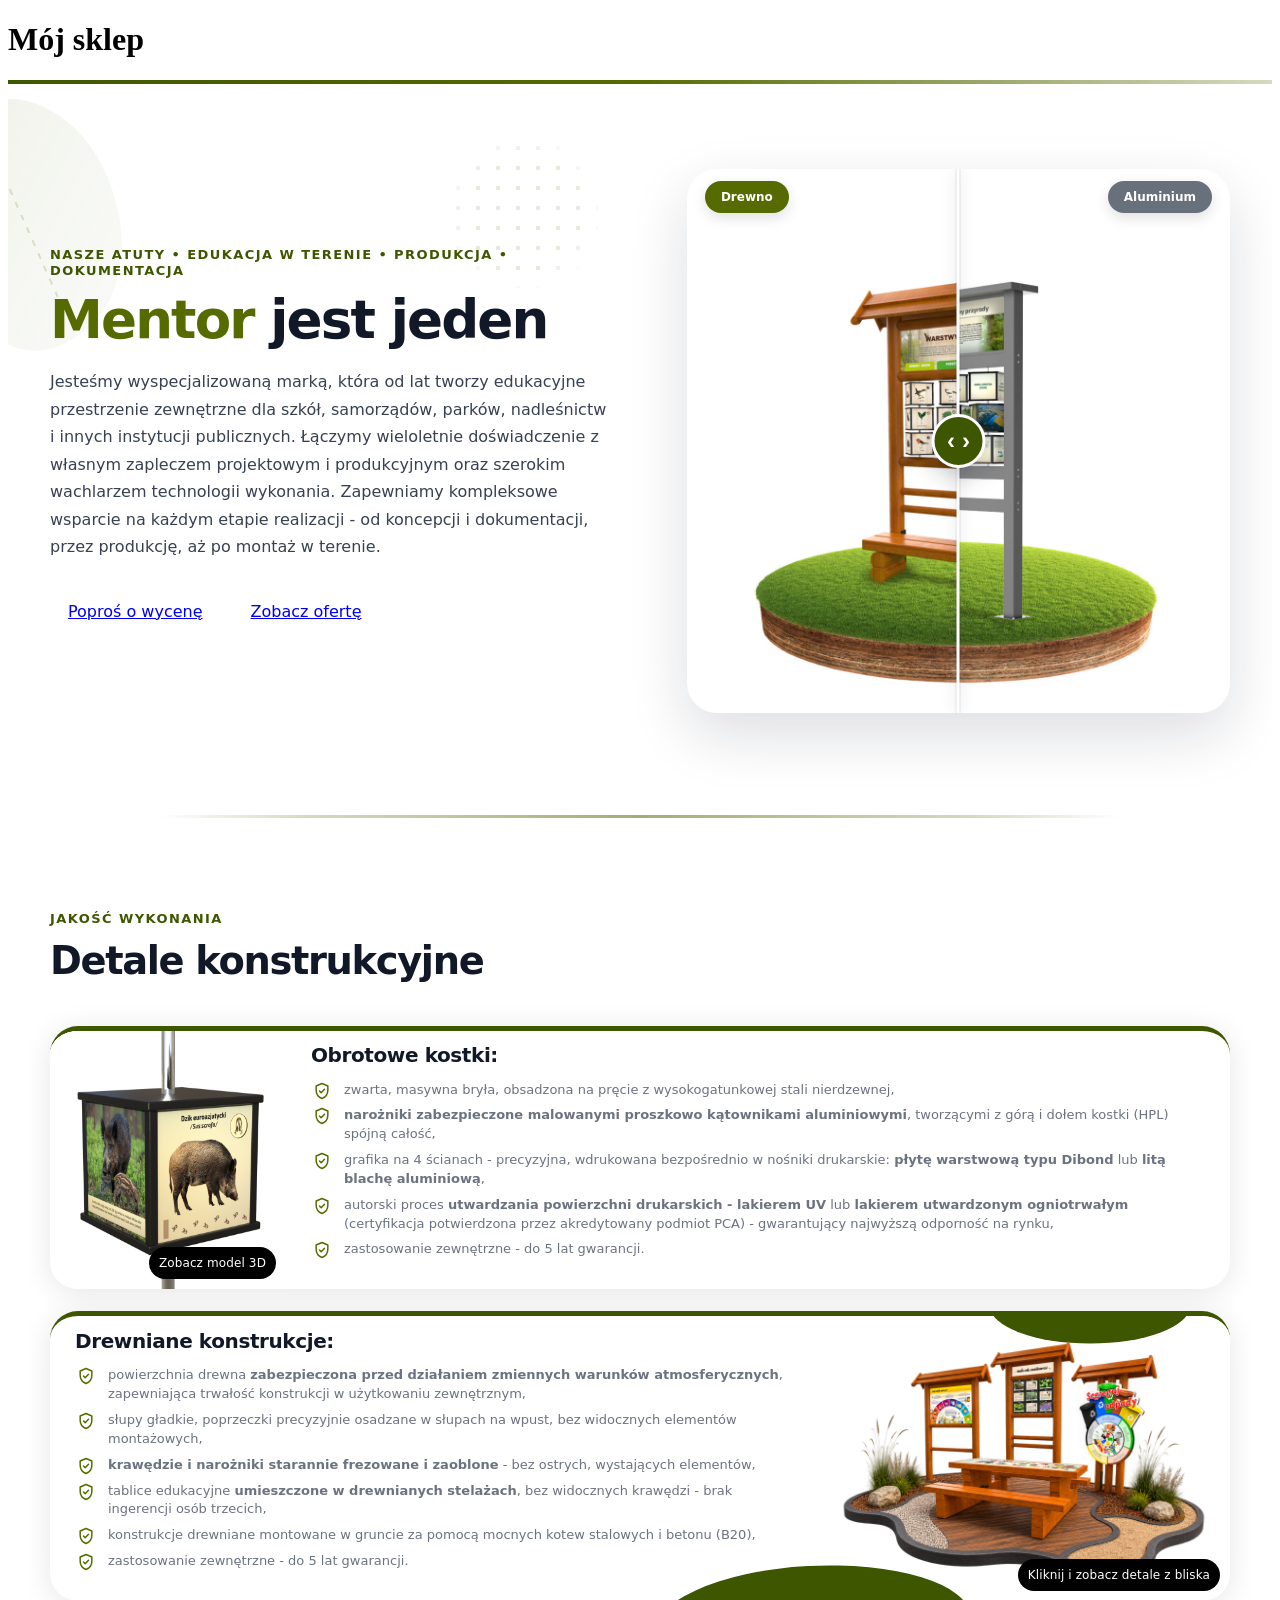
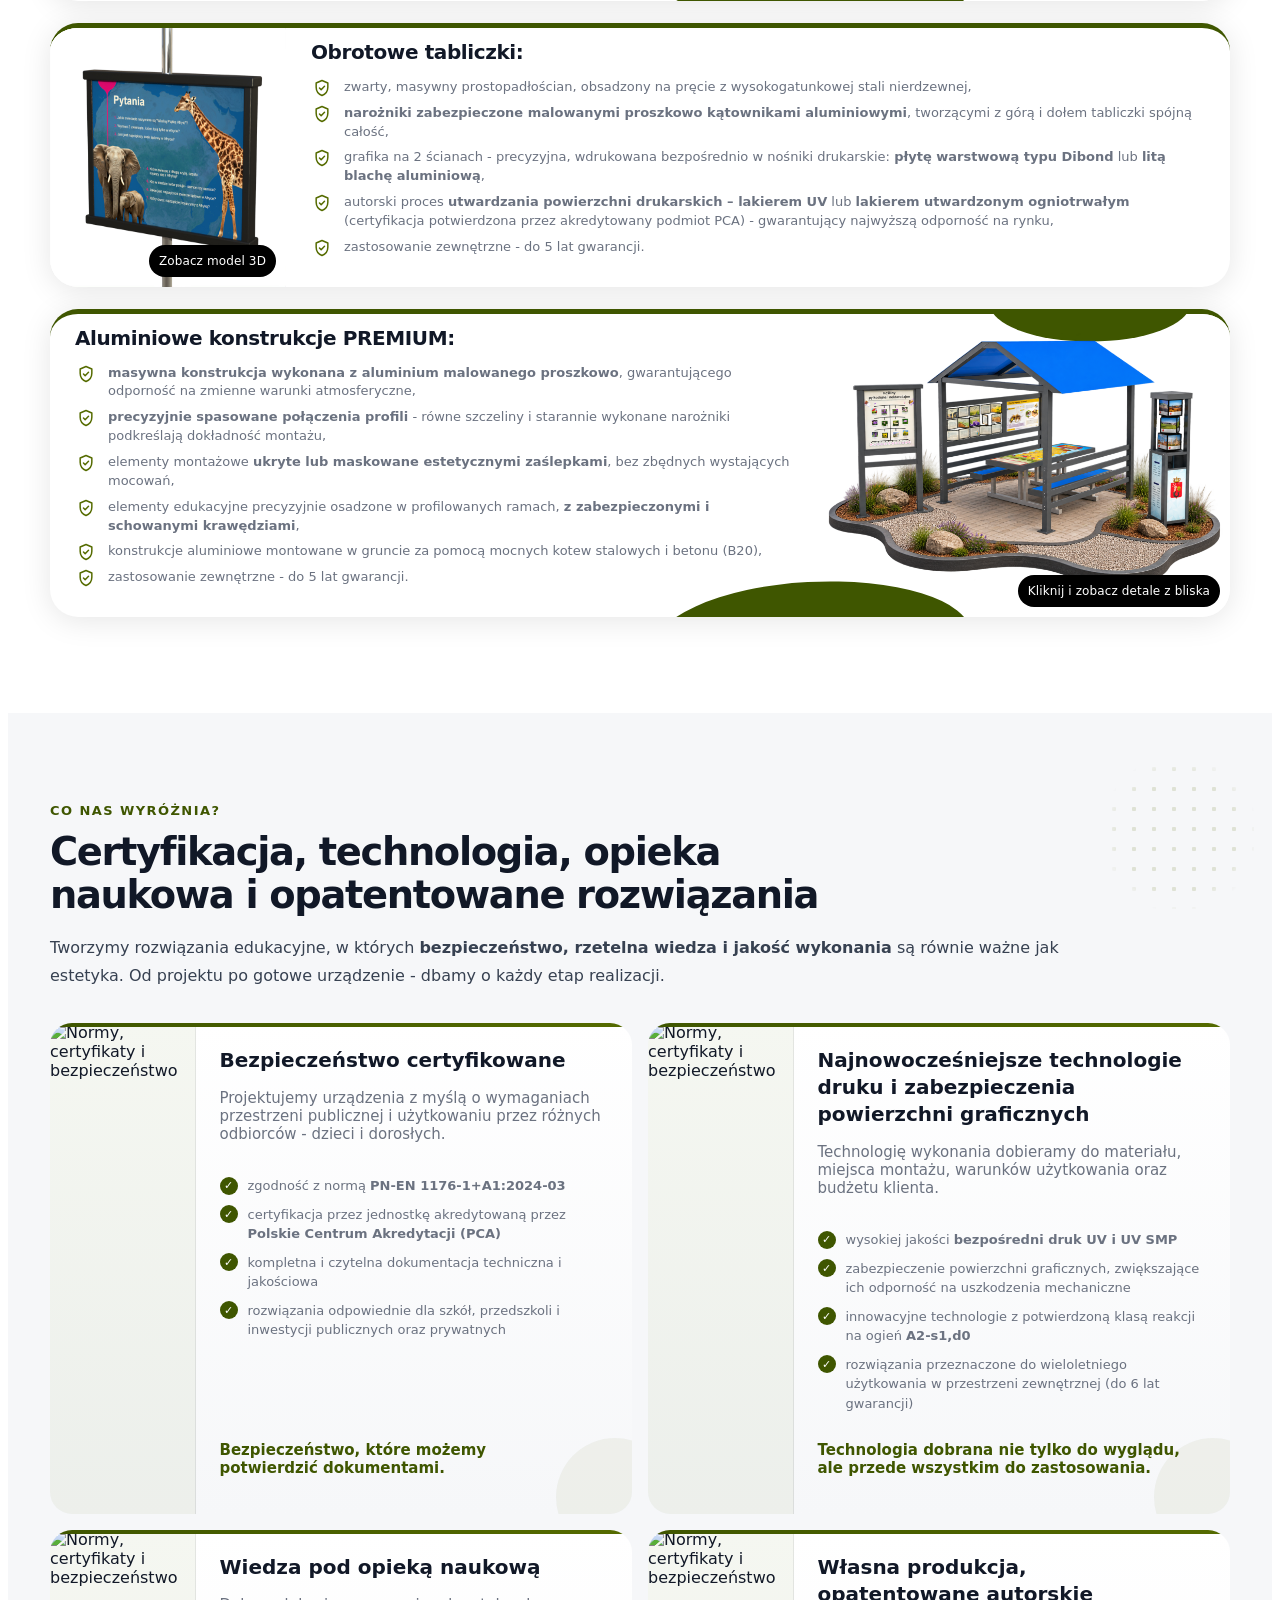
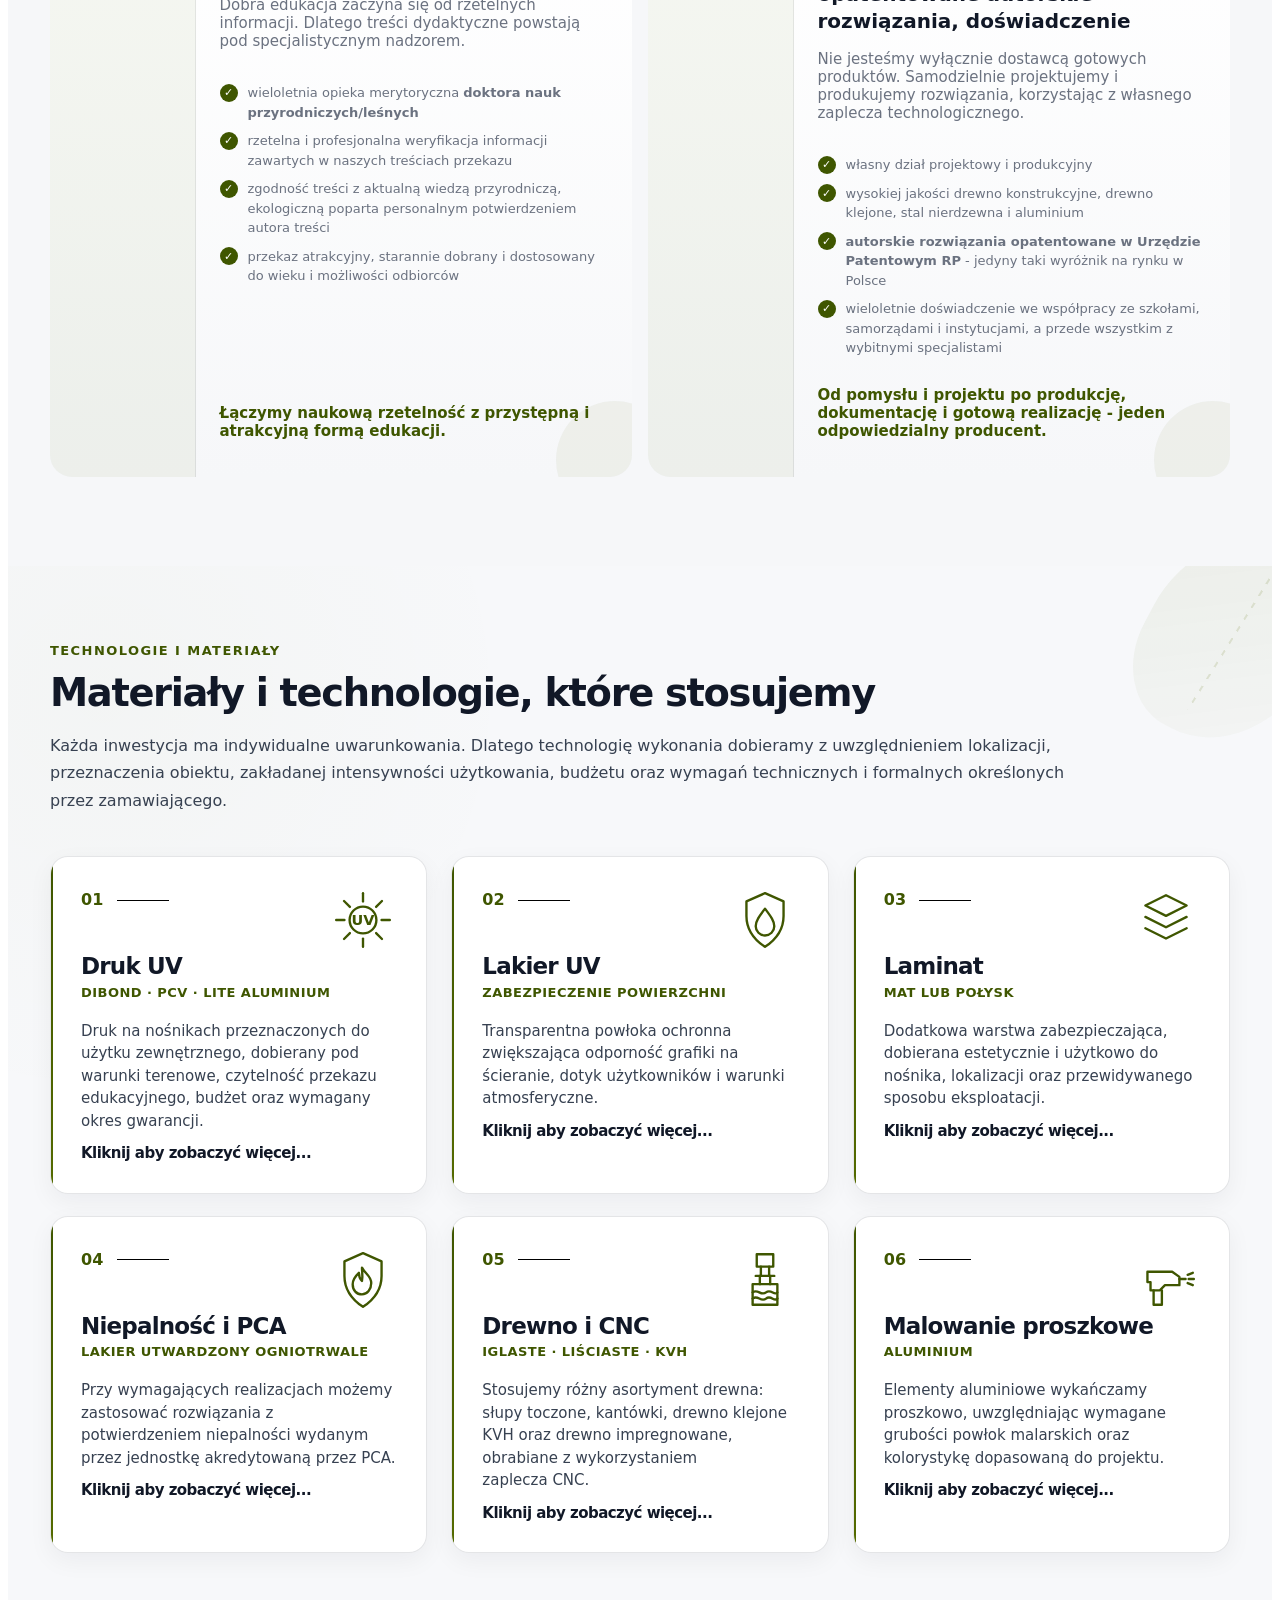
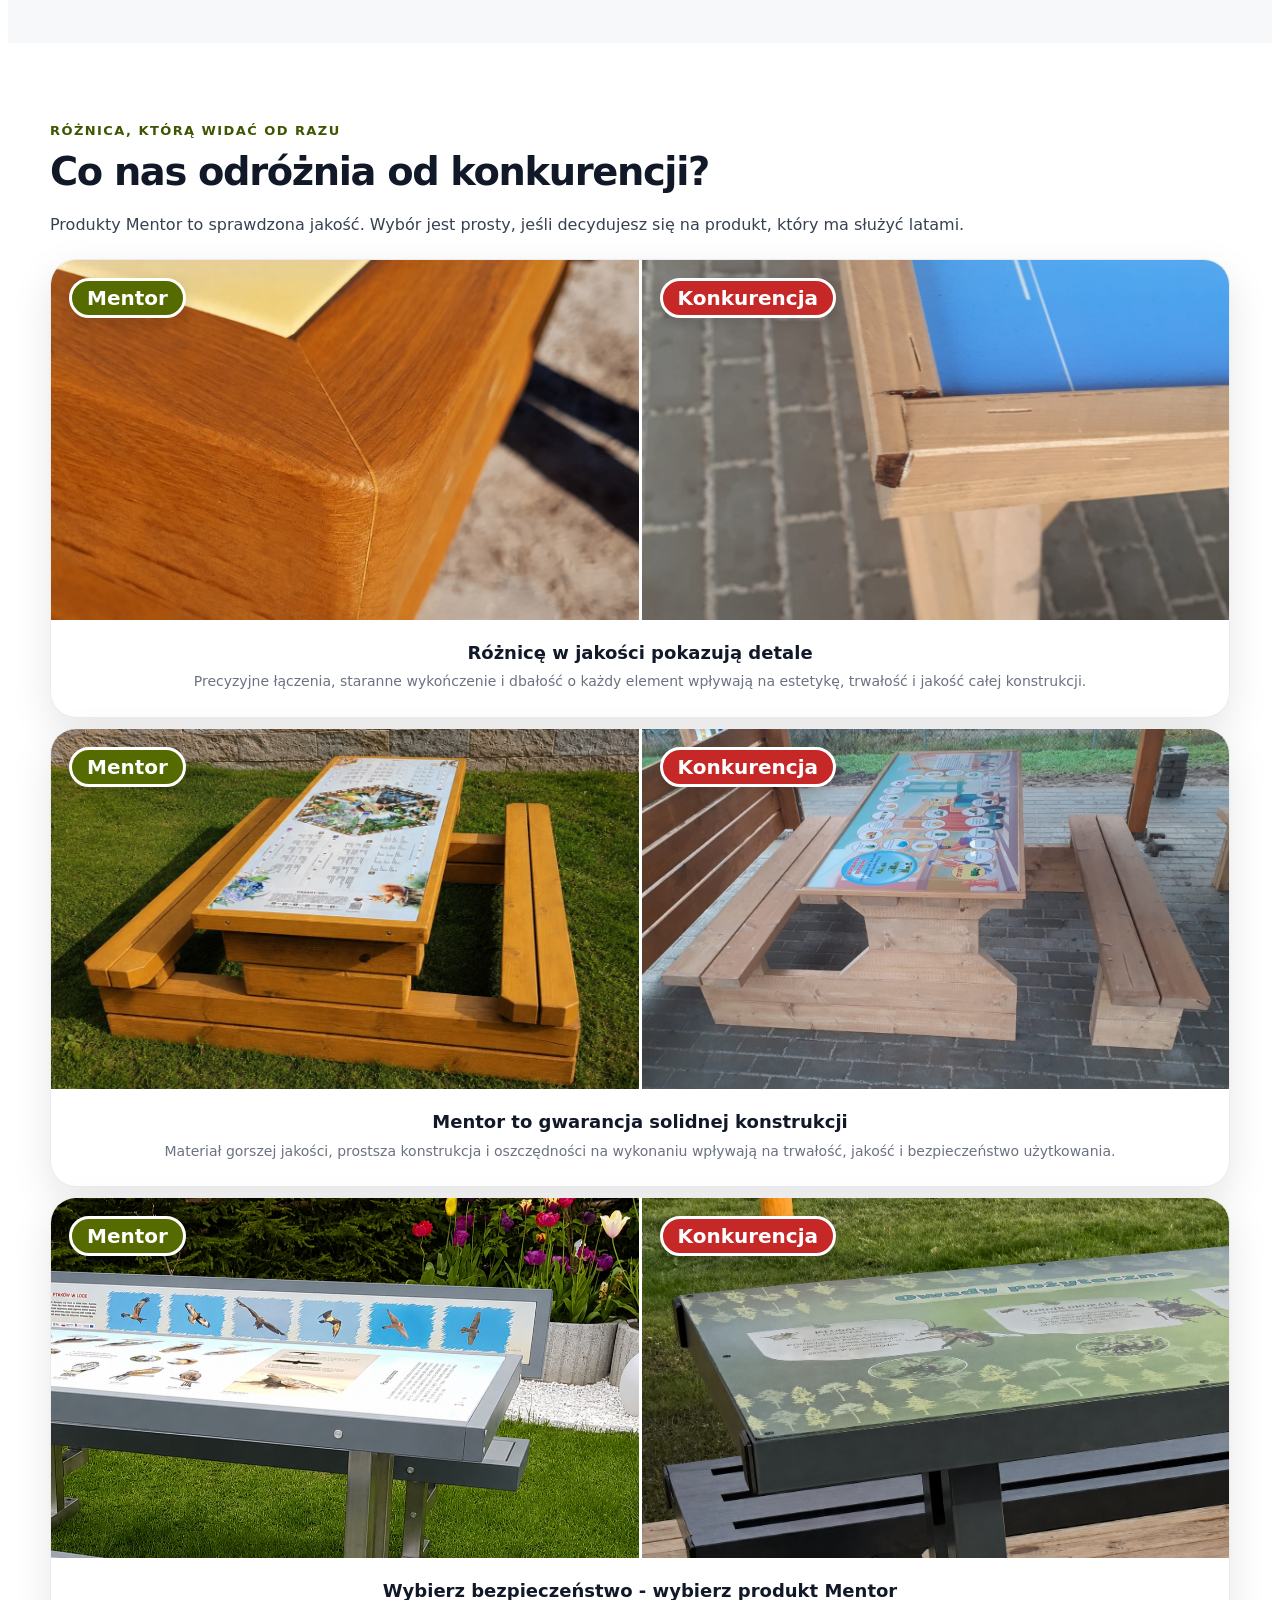
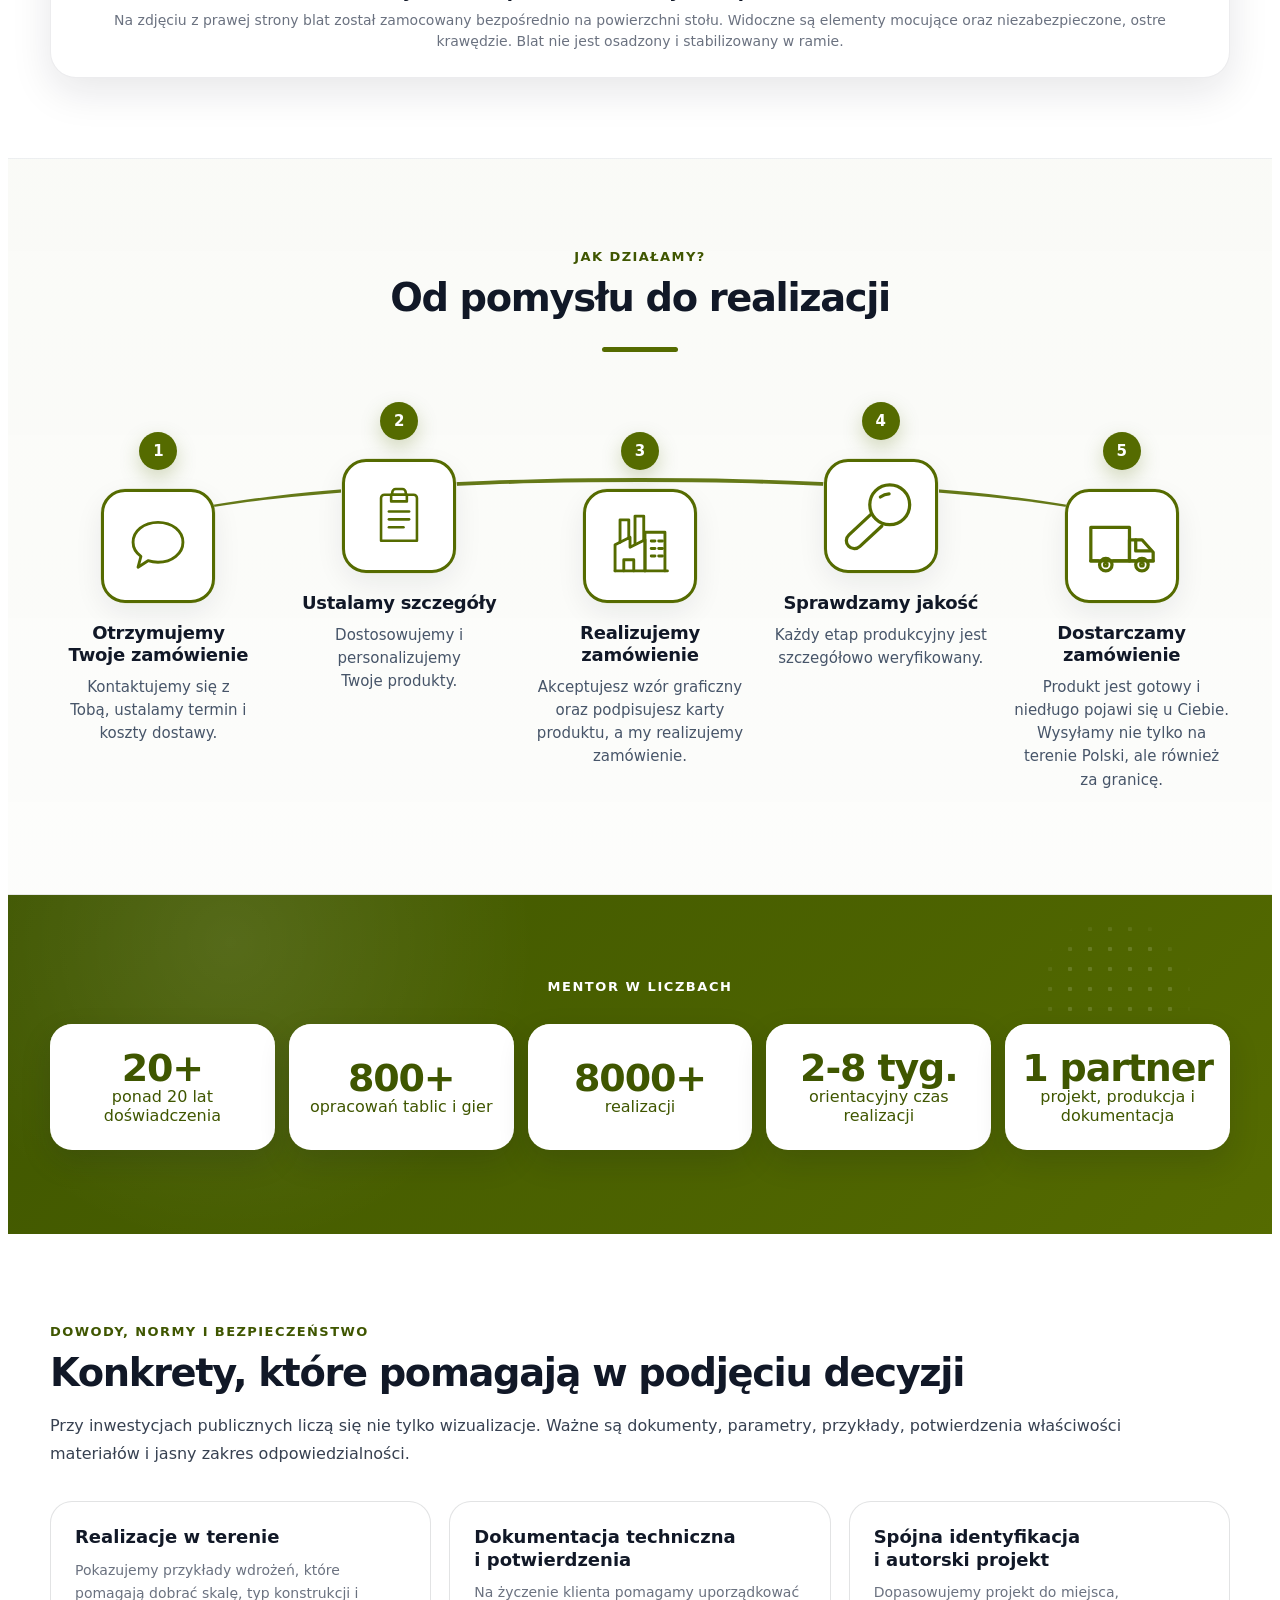
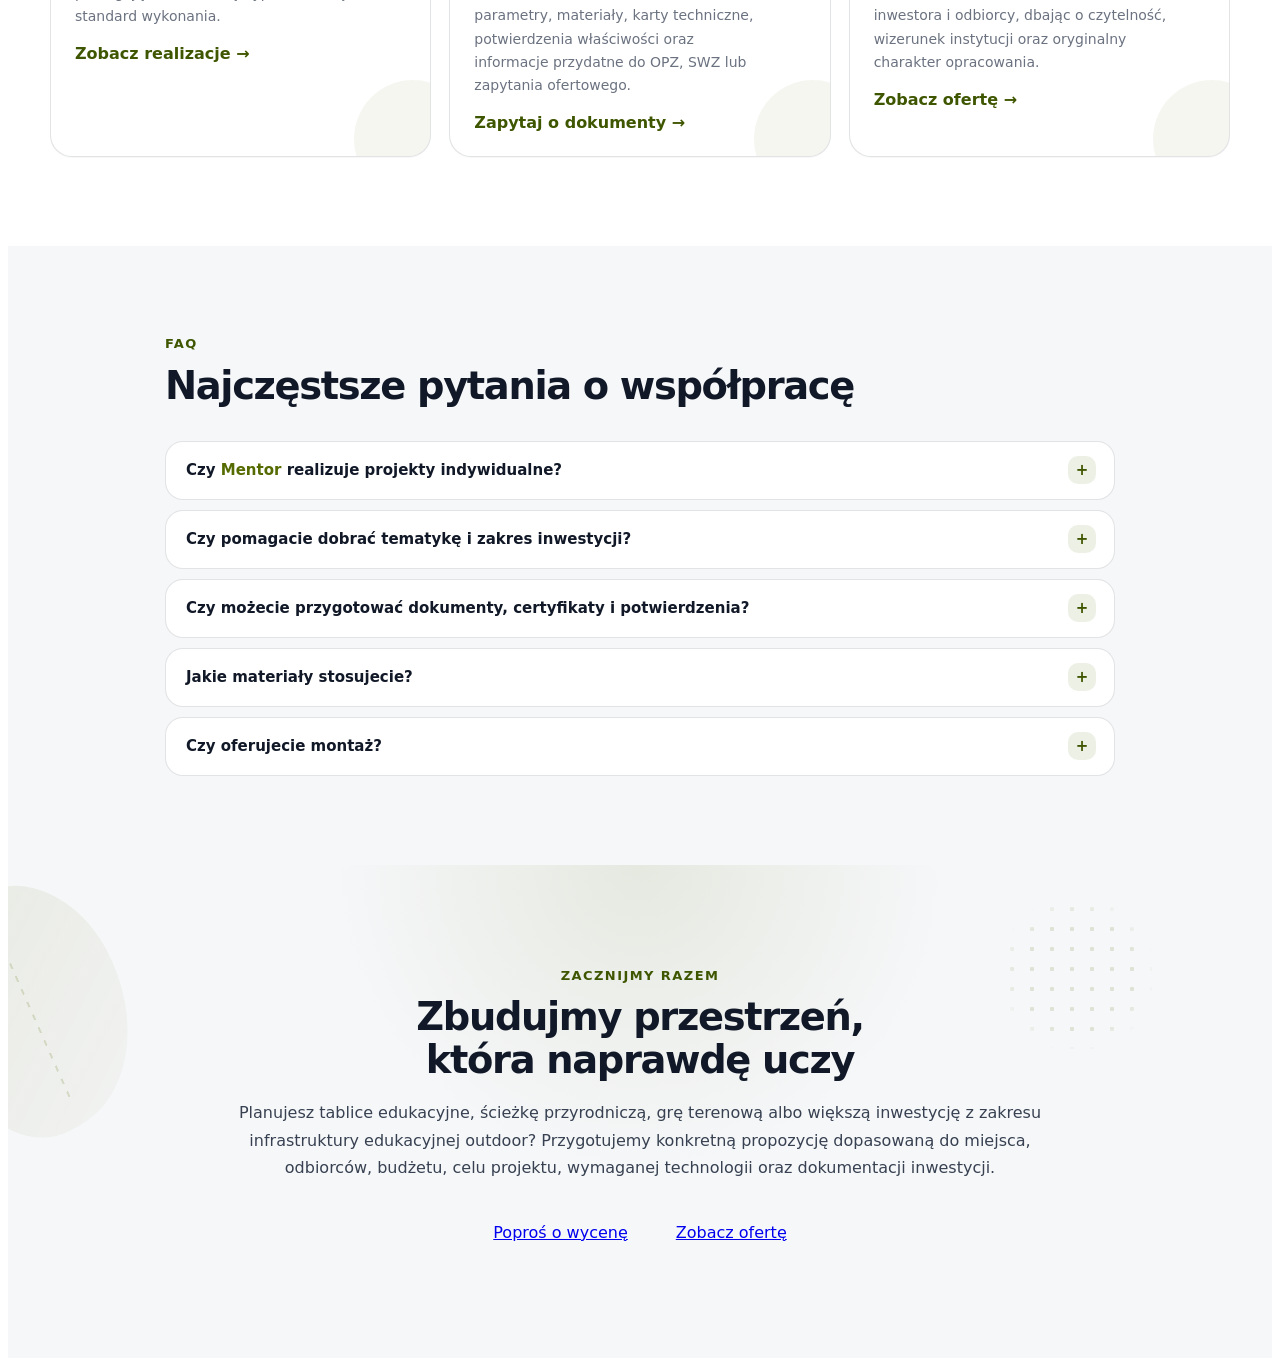
==== commit 970f070d: "okna modalne w sekcji 4" ====
--- a/index.html
+++ b/index.html
@@ -463,14 +463,14 @@
         <!-- PRAWA CZĘŚĆ 75% -->
         <div class="ms-adv-featureCard__body">
           <div class="ms-adv-featureCard__title">
-            <h3>Certyfikowane bezpieczeństwo</h3>
-          </div>
-          <p class="ms-adv-featureCard__p-upper">Projektujemy urzadzenia z myślą o wymaganiach przestrzeni publicznej i użytkowaniu przez dzieci.</p>
+            <h3>Bezpieczeństwo certyfikowane</h3>
+          </div>
+          <p class="ms-adv-featureCard__p-upper">Projektujemy urządzenia z myślą o wymaganiach przestrzeni publicznej i użytkowaniu przez różnych odbiorców - dzieci i dorosłych.</p>
           <ul class="ms-adv-featureCard__list">
             <li>zgodność z normą <strong>PN-EN 1176-1+A1:2024-03</strong></li>
             <li>certyfikacja przez jednostkę akredytowaną przez <strong>Polskie Centrum Akredytacji (PCA)</strong></li>
-            <li>czytelna dokumentacja techniczna i jakościowa</li>
-            <li>rozwiązania odpowiednie dla szkół, przedszkoli i inwestycji publicznych</li>
+            <li>kompletna i czytelna dokumentacja techniczna i jakościowa</li>
+            <li>rozwiązania odpowiednie dla szkół, przedszkoli i inwestycji publicznych oraz prywatnych</li>
           </ul>
           <p class="ms-adv-featureCard__p-lower">Bezpieczeństwo, które możemy potwierdzić dokumentami.</p>
         </div>
@@ -484,14 +484,14 @@
 
         <div class="ms-adv-featureCard__body">
           <div class="ms-adv-featureCard__title">
-            <h3>Najnowocześniejsze technologie druku i zabezpieczenia powierzchni</h3>
-          </div>
-          <p class="ms-adv-featureCard__p-upper">Technologię wykonania dobieramy do materiału, miejsca montażu oraz warunków użytkowania.</p>
+            <h3>Najnowocześniejsze technologie druku i zabezpieczenia powierzchni graficznych</h3>
+          </div>
+          <p class="ms-adv-featureCard__p-upper">Technologię wykonania dobieramy do materiału, miejsca montażu, warunków użytkowania oraz budżetu klienta.</p>
           <ul class="ms-adv-featureCard__list">
             <li>wysokiej jakości <strong>bezpośredni druk UV i UV SMP</strong></li>
-            <li>zabezpieczenia powierzchni zwiększające ich odporność na mechaniczne uszkodzenia i ogień</li>
-            <li>wybrane technologie z potwierdzoną klasą reakcji na ogień <strong>A2-s1,d0</strong></li>
-            <li>rozwiązania przeznaczone do wieloletniego użytkowania w przestrzeni zewnętrznej</li>
+            <li>zabezpieczenie powierzchni graficznych, zwiększające ich odporność na uszkodzenia mechaniczne</li>
+            <li>innowacyjne technologie z potwierdzoną klasą reakcji na ogień <strong>A2-s1,d0</strong></li>
+            <li>rozwiązania przeznaczone do wieloletniego użytkowania w przestrzeni zewnętrznej (do 6 lat gwarancji)</li>
           </ul>
           <p class="ms-adv-featureCard__p-lower">Technologia dobrana nie tylko do wyglądu, ale przede wszystkim do zastosowania.</p>
 
@@ -511,10 +511,10 @@
           <p class="ms-adv-featureCard__p-upper">Dobra edukacja zaczyna się od rzetelnych informacji. Dlatego treści dydaktyczne powstają pod specjalistycznym nadzorem.</p>
 
           <ul class="ms-adv-featureCard__list">
-            <li>opieka merytoryczna <strong>doktora nauk przyrodniczych</strong></li>
-            <li>weryfikacja informacji, nazewnictwa i opisów</li>
-            <li>zgodność treści z aktualną wiedzą</li>
-            <li>przekaz dostosowany do wieku i możliwości odbiorców</li>
+            <li>wieloletnia opieka merytoryczna <strong>doktora nauk przyrodniczych/leśnych</strong></li>
+            <li>rzetelna i profesjonalna weryfikacja informacji zawartych w naszych treściach przekazu</li>
+            <li>zgodność treści z aktualną wiedzą przyrodniczą, ekologiczną poparta personalnym potwierdzeniem autora treści</li>
+            <li>przekaz atrakcyjny, starannie dobrany i  dostosowany do wieku i możliwości odbiorców</li>
           </ul>
           <p class="ms-adv-featureCard__p-lower">Łączymy naukową rzetelność z przystępną i atrakcyjną formą edukacji.</p>
 
@@ -531,14 +531,14 @@
           <div class="ms-adv-featureCard__title">
             <h3>Własna produkcja, opatentowane autorskie rozwiązania, doświadczenie</h3>
           </div>
-          <p class="ms-adv-featureCard__p-upper">Nie jesteśmy wyłącznie dostawcą gotowych produktów. Projektujemy i produkujemy rozwiązania we własnym zapleczu technologicznym.</p>
+          <p class="ms-adv-featureCard__p-upper">Nie jesteśmy wyłącznie dostawcą gotowych produktów. Samodzielnie projektujemy i produkujemy rozwiązania, korzystając z własnego zaplecza technologicznego.</p>
           <ul class="ms-adv-featureCard__list">
             <li>własny dział projektowy i produkcyjny</li>
             <li>wysokiej jakości drewno konstrukcyjne,  drewno klejone, stal nierdzewna i aluminium</li>
-            <li><strong>autorskie rozwiązania opatentowane w Urzędzie Patentowym RP</strong></li>
-            <li>wieloletnie doświadczenie we współpracy ze szkołami, samorządami i instytucjami</li>
+            <li><strong>autorskie rozwiązania opatentowane w Urzędzie Patentowym RP</strong> - jedyny taki wyróżnik na rynku w Polsce</li>
+            <li>wieloletnie doświadczenie we współpracy ze szkołami, samorządami i instytucjami, a przede wszystkim z wybitnymi specjalistami</li>
           </ul>
-          <p class="ms-adv-featureCard__p-lower">Od pomysłu i projektu po produkcję, dokumentację i gotową realizację — jeden odpowiedzialny producent.</p>
+          <p class="ms-adv-featureCard__p-lower">Od pomysłu i projektu po produkcję, dokumentację i gotową realizację - jeden odpowiedzialny producent.</p>
 
         </div>
       </article>
@@ -557,16 +557,12 @@
     <div class="ms-adv-sectionHead">
       <p class="ms-adv-eyebrow">Technologie i materiały</p>
       <h2 id="ms-adv-tech-title" class="ms-adv-h2">Materiały i technologie, które stosujemy</h2>
-      <p class="ms-adv-sub">
-        Każda inwestycja ma inne warunki. Dlatego dobieramy technologię wykonania
-        pod lokalizację, budżet, standard, przewidywaną intensywność użytkowania
-        oraz wymagania formalne zamawiającego.
-      </p>
+      <p class="ms-adv-sub">Każda inwestycja ma indywidualne uwarunkowania. Dlatego technologię wykonania dobieramy z uwzględnieniem lokalizacji, przeznaczenia obiektu, zakładanej intensywności użytkowania, budżetu oraz wymagań technicznych i formalnych określonych przez zamawiającego.</p>
     </div>
 
     <div class="ms-adv-techGrid">
       <!-- 01 -->
-      <article>
+      <article data-ms-tech-card data-tech-key="druk-uv" tabindex="0" role="button" aria-haspopup="dialog">
         <div class="ms-adv-techGrid__top">
             <div class="ms-adv-techGrid__number">
               <span>01</span>
@@ -591,12 +587,12 @@
 
         <strong>Druk UV</strong>
         <span class="ms-adv-techGrid__label">Dibond · PCV · lite aluminium</span>
-        <p>Druk na nośnikach przeznaczonych do użytku zewnętrznego, dobierany pod ekspozycję, czytelność i trwałość przekazu edukacyjnego.</p>
+        <p>Druk na nośnikach przeznaczonych do użytku zewnętrznego, dobierany pod warunki terenowe, czytelność przekazu edukacyjnego, budżet oraz wymagany okres gwarancji. <strong>Kliknij aby zobaczyć więcej...</strong></p>
       </article>
 
 
       <!-- 02 -->
-      <article>
+      <article data-ms-tech-card data-tech-key="lakier-uv" tabindex="0" role="button" aria-haspopup="dialog">
 
         <div class="ms-adv-techGrid__top">
 
@@ -626,13 +622,13 @@
 
         <strong>Lakier UV</strong>
         <span class="ms-adv-techGrid__label">Zabezpieczenie powierzchni</span>
-        <p>Transparentna powłoka ochronna zwiększająca odporność grafiki na ścieranie, dotyk użytkowników i warunki atmosferyczne.</p>
+        <p>Transparentna powłoka ochronna zwiększająca odporność grafiki na ścieranie, dotyk użytkowników i warunki atmosferyczne. <strong>Kliknij aby zobaczyć więcej...</strong></p>
 
       </article>
 
 
       <!-- 03 -->
-      <article>
+      <article data-ms-tech-card data-tech-key="laminat" tabindex="0" role="button" aria-haspopup="dialog">
 
         <div class="ms-adv-techGrid__top">
 
@@ -663,13 +659,13 @@
 
         <strong>Laminat</strong>
         <span class="ms-adv-techGrid__label">Mat lub połysk</span>
-        <p>Dodatkowa warstwa zabezpieczająca, dobierana estetycznie i użytkowo do nośnika, lokalizacji oraz przewidywanego sposobu eksploatacji.</p>
+        <p>Dodatkowa warstwa zabezpieczająca, dobierana estetycznie i użytkowo do nośnika, lokalizacji oraz przewidywanego sposobu eksploatacji. <strong>Kliknij aby zobaczyć więcej...</strong></p>
 
       </article>
 
 
       <!-- 04 -->
-      <article>
+      <article data-ms-tech-card data-tech-key="niepalnosc-pca" tabindex="0" role="button" aria-haspopup="dialog">
 
         <div class="ms-adv-techGrid__top">
 
@@ -699,13 +695,13 @@
 
         <strong>Niepalność i PCA</strong>
         <span class="ms-adv-techGrid__label">Lakier utwardzony ogniotrwale</span>
-        <p>Przy wymagających realizacjach możemy zastosować rozwiązania z potwierdzeniem niepalności wydanym przez jednostkę akredytowaną przez PCA.</p>
+        <p>Przy wymagających realizacjach możemy zastosować rozwiązania z potwierdzeniem niepalności wydanym przez jednostkę akredytowaną przez PCA. <strong>Kliknij aby zobaczyć więcej...</strong></p>
 
       </article>
 
 
       <!-- 05 -->
-      <article>
+      <article data-ms-tech-card data-tech-key="drewno-cnc" tabindex="0" role="button" aria-haspopup="dialog">
 
         <div class="ms-adv-techGrid__top">
 
@@ -742,14 +738,13 @@
 
         <strong>Drewno i CNC</strong>
         <span class="ms-adv-techGrid__label">Iglaste · liściaste · KVH</span>
-        <p>Stosujemy różny asortyment drewna: słupy toczone, kantówki, drewno klejone KVH oraz drewno impregnowane, obrabiane z wykorzystaniem zaplecza CNC.
-        </p>
+        <p>Stosujemy różny asortyment drewna: słupy toczone, kantówki, drewno klejone KVH oraz drewno impregnowane, obrabiane z wykorzystaniem zaplecza CNC. <strong>Kliknij aby zobaczyć więcej...</strong></p>
 
       </article>
 
 
       <!-- 06 -->
-      <article>
+      <article data-ms-tech-card data-tech-key="malowanie-proszkowe" tabindex="0" role="button" aria-haspopup="dialog">
 
         <div class="ms-adv-techGrid__top">
 
@@ -783,7 +778,7 @@
 
         <strong>Malowanie proszkowe</strong>
         <span class="ms-adv-techGrid__label">Aluminium</span>
-        <p>Elementy aluminiowe wykańczamy proszkowo, uwzględniając wymagane grubości powłok malarskich oraz kolorystykę dopasowaną do projektu.</p>
+        <p>Elementy aluminiowe wykańczamy proszkowo, uwzględniając wymagane grubości powłok malarskich oraz kolorystykę dopasowaną do projektu. <strong>Kliknij aby zobaczyć więcej...</strong></p>
 
       </article>
 
@@ -793,7 +788,33 @@
 </section>
 
 <!-- =========================================================
-     SEKCJA 4 — PORÓWNANIE Z KONKURENCJĄ
+     MODAL — TECHNOLOGIE I MATERIAŁY
+     ========================================================= -->
+
+<div class="ms-adv-techModal" data-ms-tech-modal hidden>
+
+  <div class="ms-adv-techModal__backdrop" data-ms-tech-close>&nbsp;</div>
+
+  <div class="ms-adv-techModal__panel" role="dialog" aria-modal="true" aria-labelledby="msAdvTechModalTitle">
+    <button class="ms-adv-techModal__close" type="button" data-ms-tech-close aria-label="Zamknij">×</button>
+
+    <!-- GÓRA — około 25% wysokości -->
+    <div class="ms-adv-techModal__media">
+      <img src="" alt="" data-ms-tech-modal-image>&nbsp;
+      <h3 id="msAdvTechModalTitle" class="ms-adv-techModal__title" data-ms-tech-modal-title>&nbsp;</h3>
+    </div>
+
+    <!-- DÓŁ — około 75% wysokości -->
+    <div class="ms-adv-techModal__body">
+      <div class="ms-adv-techModal__columns" data-ms-tech-modal-columns>&nbsp;</div>
+    </div>
+
+  </div>
+
+</div>
+
+<!-- =========================================================
+     SEKCJA 5 — PORÓWNANIE Z KONKURENCJĄ
      ========================================================= -->
 <section id="ms-adv-compare" class="ms-adv-compare">
   <div class="ms-adv-container">
--- a/style.css
+++ b/style.css
@@ -902,6 +902,7 @@
 
 #ms-adv-tech .ms-adv-techGrid article {
   position: relative;
+  cursor: pointer;
 
   min-height: 286px;
 
@@ -943,6 +944,11 @@
   border-color:rgba(85, 107, 0, .28);
 
   box-shadow: 10px 10px 10px rgba(17, 24, 39, .2);
+}
+
+#ms-adv-tech .ms-adv-techGrid article:focus-visible {
+  outline: 3px solid rgba(85, 107, 0, .35);
+  outline-offset: 4px;
 }
 
 
@@ -1065,6 +1071,13 @@
   font-weight: 400;
 }
 
+#ms-adv-tech .ms-adv-techGrid p strong {
+  font-size: 15px !important;
+  line-height: 1.5 !important;
+  font-weight: 650 !important;
+  padding-top: 10px;
+}
+
 
 /* =========================================================
    DEKORACJA W PRAWYM GÓRNYM ROGU
@@ -1123,6 +1136,333 @@
 
   #ms-adv-tech .ms-adv-techGrid__number i {
     width: 40px;
+  }
+
+}
+
+/* =========================================================
+   SEKCJA 4 — MODAL TECHNOLOGII
+   ========================================================= */
+/* blokada scrolla strony */
+html.ms-adv-techModal-open,
+html.ms-adv-techModal-open body {
+  overflow: hidden !important;
+}
+
+/* .ms-advantages ma isolation:isolate, dlatego przy otwartym modalu podnosimy całą sekcję*/
+html.ms-adv-techModal-open .ms-advantages {
+  z-index: 2147482000 !important;
+  overflow: visible !important;
+}
+
+.ms-adv-techModal[hidden] {
+  display: none !important;
+}
+
+.ms-adv-techModal {
+  position: fixed;
+  inset: 0;
+
+  z-index: 2147483000;
+
+  display: flex;
+  align-items: center;
+  justify-content: center;
+
+  padding: 16px;
+}
+
+/* ciemne tło */
+.ms-adv-techModal__backdrop {
+  position: absolute;
+  inset: 0;
+
+  background: rgba(17, 24, 39, .64);
+  backdrop-filter: blur(5px);
+}
+
+/* =========================================================
+   KWADRAT
+   ========================================================= */
+.ms-adv-techModal__panel {
+  position: relative;
+  z-index: 1;
+
+  /* Rozmiar dobieramy jednocześnie do szerokości i wysokości ekranu, dzięki czemu zostaje kwadrat */
+  width: min(820px, calc(100vw - 32px), calc(100vh - 32px));
+
+  aspect-ratio: 1 / 1;
+
+  display: grid;
+
+  /* 25% zdjęcie - 75% treść*/
+  grid-template-rows: 40% 60%;
+
+  overflow: hidden;
+
+  border-radius: 26px;
+  background: #fff;
+
+  border-top: 5px solid var(--adv-brand);
+
+  box-shadow: 0 30px 90px rgba(0, 0, 0, .30);
+
+  animation: msAdvTechModalIn .25s ease-out both;
+}
+
+@keyframes msAdvTechModalIn {
+
+  from {
+    opacity: 0;
+    transform: translateY(14px) scale(.97);
+  }
+
+  to {
+    opacity: 1;
+    transform: translateY(0) scale(1);
+  }
+
+}
+
+/* =========================================================
+   ZAMKNIJ
+   ========================================================= */
+.ms-adv-techModal__close {
+  position: absolute;
+
+  top: 14px;
+  right: 14px;
+
+  z-index: 5;
+
+  width: 42px;
+  height: 42px;
+
+  display: grid;
+  place-items: center;
+
+  padding: 0;
+
+  border: 0;
+  border-radius: 999px;
+
+  background: rgba(255, 255, 255, .94);
+  color: #374151;
+
+  box-shadow: 0 6px 18px rgba(17, 24, 39, .16);
+
+  font-size: 26px;
+  line-height: 1;
+
+  cursor: pointer;
+}
+
+.ms-adv-techModal__close:hover {
+  color: var(--adv-brand-dark);
+}
+
+/* =========================================================
+   GÓRA — ZDJĘCIE
+   ========================================================= */
+.ms-adv-techModal__media {
+  position: relative;
+
+  width: 100%;
+  height: 100%;
+
+  overflow: hidden;
+
+  background: #eef0f2;
+}
+
+.ms-adv-techModal__media img {
+  display: block;
+
+  width: 100%;
+  height: 100%;
+
+  object-fit: cover;
+  object-position: center;
+
+  padding: 0;
+
+  background: #eef0f2;
+}
+
+.ms-adv-techModal__title,
+.ms-advantages .ms-adv-techModal__title {
+
+  position: absolute;
+
+  top: 18px;
+  left: 18px;
+
+  z-index: 4;
+
+  margin: 0 !important;
+  padding: 10px 16px !important;
+
+  max-width: calc(100% - 90px);
+
+  border: 1px solid rgba(85, 107, 0, .45);
+  border-radius: 12px;
+
+  background: rgba(255, 255, 255, .94);
+
+  color: var(--adv-text) !important;
+
+  font-size: 24px !important;
+  line-height: 1.1 !important;
+
+  font-weight: 850 !important;
+  letter-spacing: -.025em !important;
+
+  box-shadow: 0 8px 24px rgba(17, 24, 39, .14);
+
+  backdrop-filter: blur(5px);
+
+  white-space: nowrap;
+}
+
+/* =========================================================
+   DÓŁ
+   ========================================================= */
+.ms-adv-techModal__body {
+  min-height: 0;
+
+  display: flex;
+  flex-direction: column;
+
+  padding: 28px 32px 32px;
+
+  overflow-y: auto;
+}
+
+/* =========================================================
+   KOLUMNY
+   ========================================================= */
+.ms-adv-techModal__columns {
+  --tech-columns: 1;
+
+  flex: 1;
+
+  display: grid;
+
+  grid-template-columns: repeat(var(--tech-columns), minmax(0, 1fr));
+  gap: 0;
+}
+
+.ms-adv-techModal__column {
+  min-width: 0;
+  padding: 4px 26px 4px 0;
+}
+
+.ms-adv-techModal__column + .ms-adv-techModal__column {
+  padding-left: 26px;
+  border-left: 1px solid rgba(17, 24, 39, .11);
+}
+
+.ms-adv-techModal__columnTitle {
+  display: block;
+
+  margin: 0;
+
+  color: var(--adv-brand-dark);
+
+  font-size: 16px;
+  line-height: 1.3;
+
+  font-weight: 850;
+}
+
+.ms-adv-techModal__columnSubtitle {
+  display: block;
+
+  min-height: 24px;
+
+  margin-top: 7px;
+
+  color: #e5ad12;
+
+  font-size: 18px;
+  line-height: 1;
+
+  font-weight: 800;
+
+  letter-spacing: 2px;
+}
+
+.ms-adv-techModal__columnText {
+  margin: 15px 0 0 !important;
+  padding: 0 !important;
+
+  color: #4b5563 !important;
+
+  font-size: 14px !important;
+  line-height: 1.65 !important;
+}
+
+
+/* =========================================================
+   MOBILE
+   ========================================================= */
+
+@media (max-width: 700px) {
+
+  .ms-adv-techModal {
+    padding: 10px;
+    align-items: center;
+  }
+
+  /* Na telefonie NIE wymuszamy kwadratu. Przy 3 opisach zrobiłby się bardzo nieczytelny */
+  .ms-adv-techModal__panel {
+    width: calc(100vw - 20px);
+    height: auto;
+    max-height: calc(100vh - 20px);
+    aspect-ratio: auto;
+    grid-template-rows: 170px minmax(0, auto);
+    border-radius: 22px;
+    overflow-y: auto;
+  }
+
+
+  @supports (height: 100dvh) {
+    .ms-adv-techModal__panel {
+      max-height: calc(100dvh - 20px);
+    }
+  }
+
+  .ms-adv-techModal__title,
+  .ms-advantages .ms-adv-techModal__title {
+    top: 12px;
+    left: 12px;
+
+    padding: 8px 12px !important;
+
+    font-size: 20px !important;
+
+    max-width: calc(100% - 72px);
+  }
+
+  .ms-adv-techModal__body {
+    padding: 22px 20px 26px;
+    overflow: visible;
+  }
+
+  .ms-adv-techModal__columns {
+    grid-template-columns: 1fr;
+    gap: 20px;
+    margin-top: 22px;
+  }
+
+  .ms-adv-techModal__column {
+    padding: 0;
+  }
+
+  .ms-adv-techModal__column + .ms-adv-techModal__column {
+    padding: 20px 0 0;
+    border-left: 0;
+    border-top: 1px solid rgba(17, 24, 39, .11);
   }
 
 }
@@ -3570,7 +3910,7 @@
 }
 
 .ms-mediaFrame--crop {
-  --ms-media-zoom: 1.22;
+  --ms-media-zoom: 1.15;
 }
 
 .ms-mediaFrame--crop iframe {
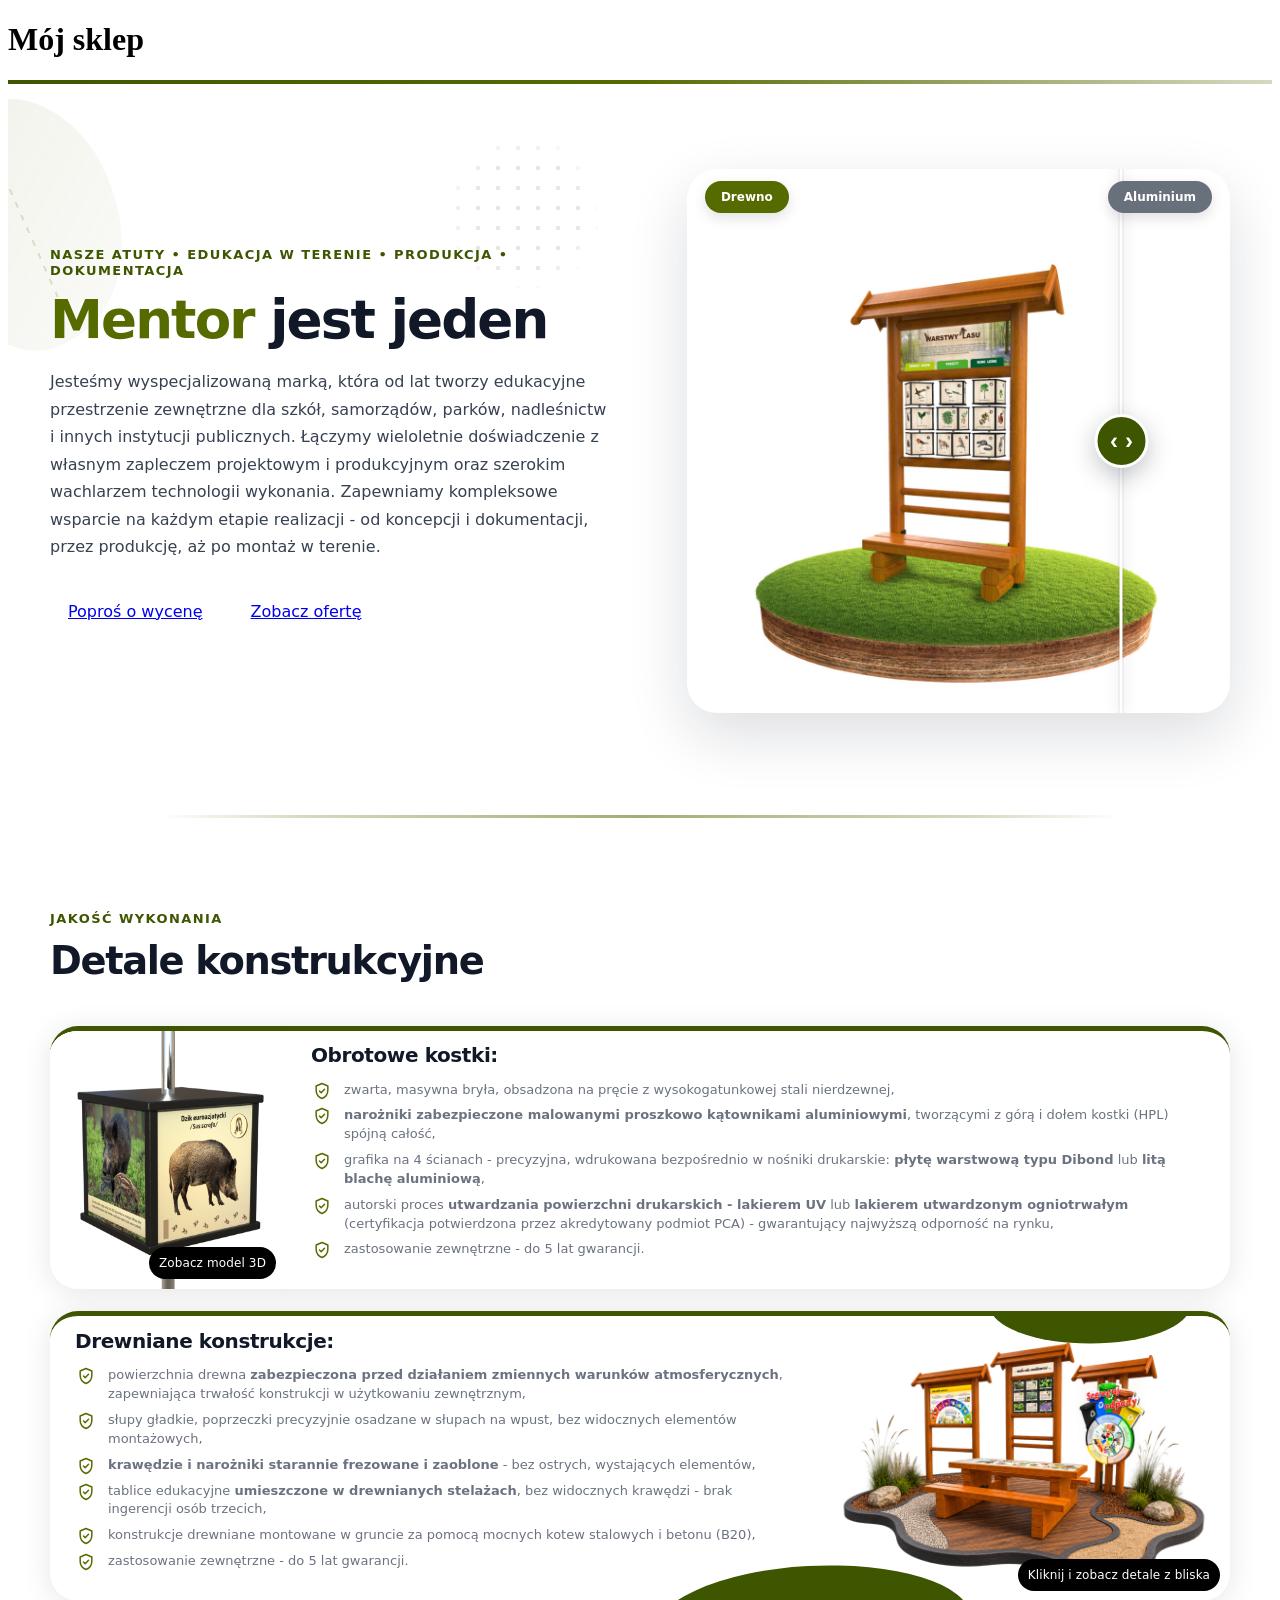
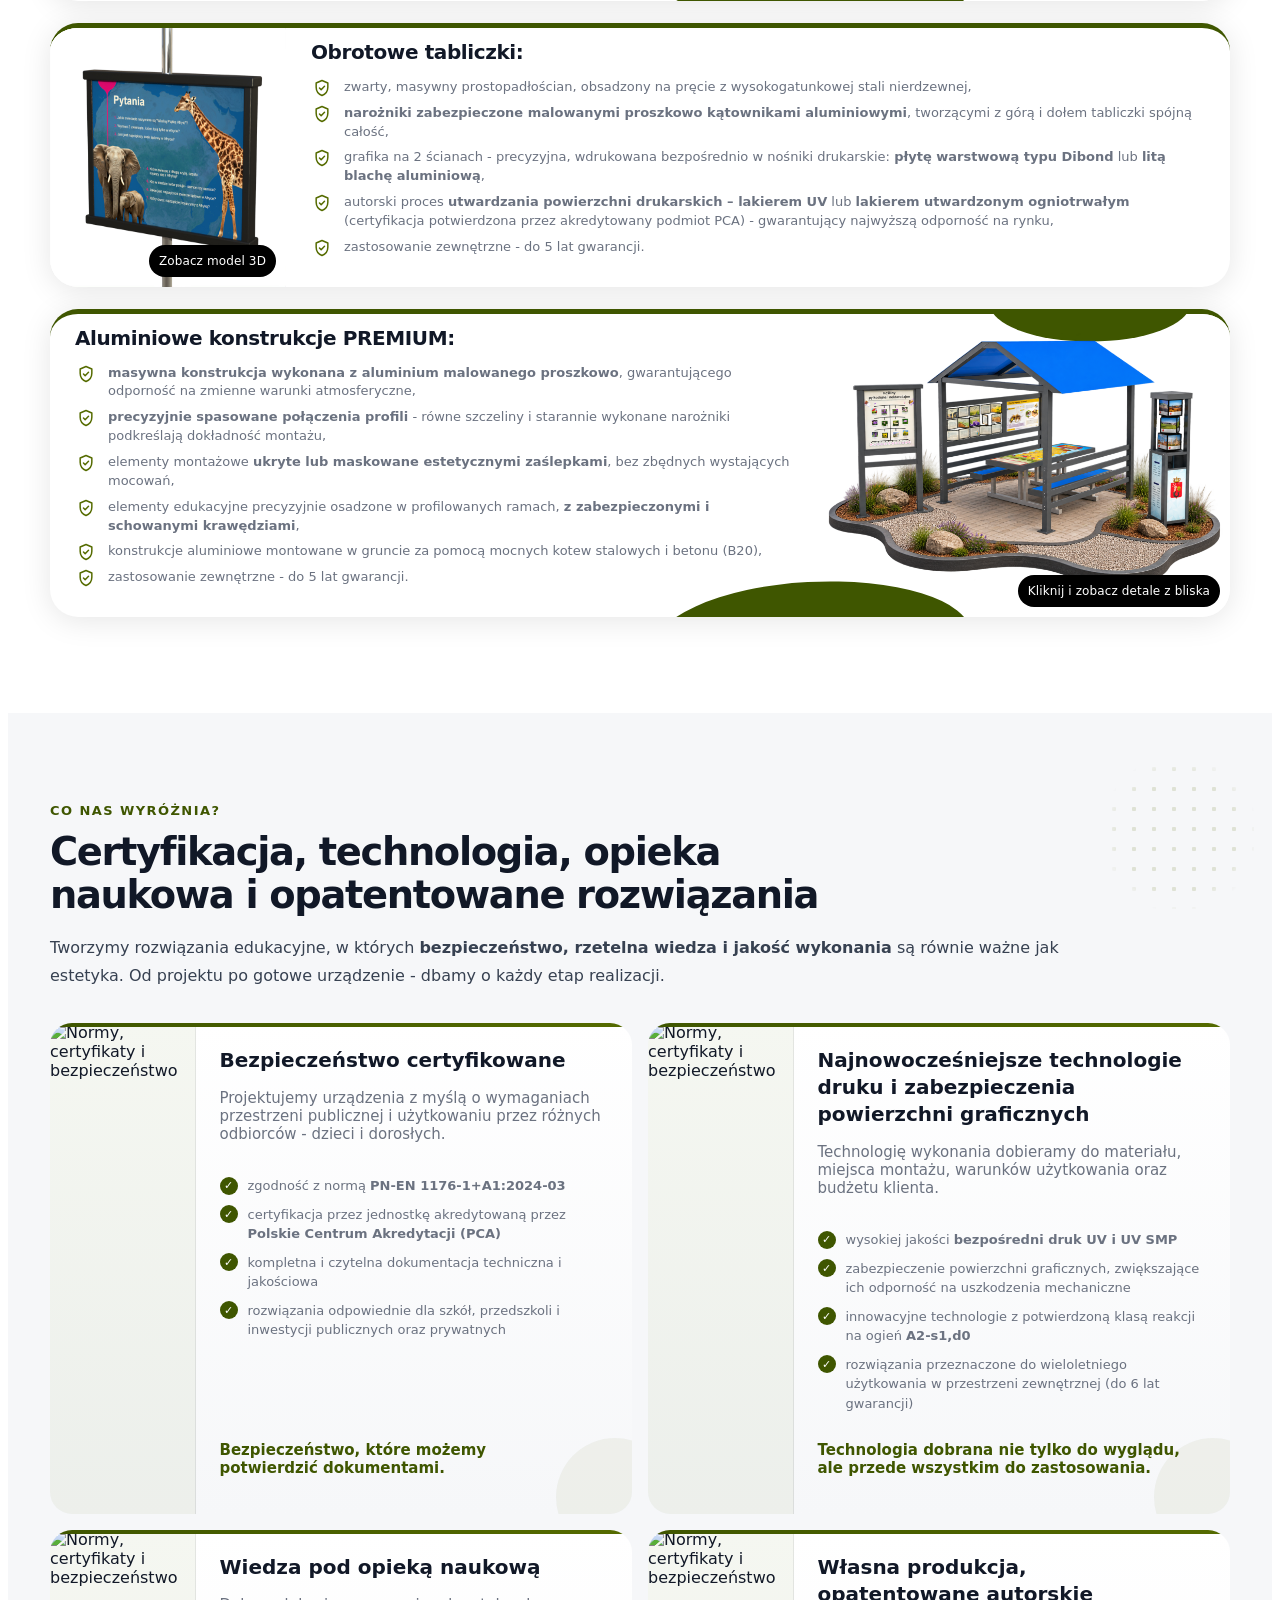
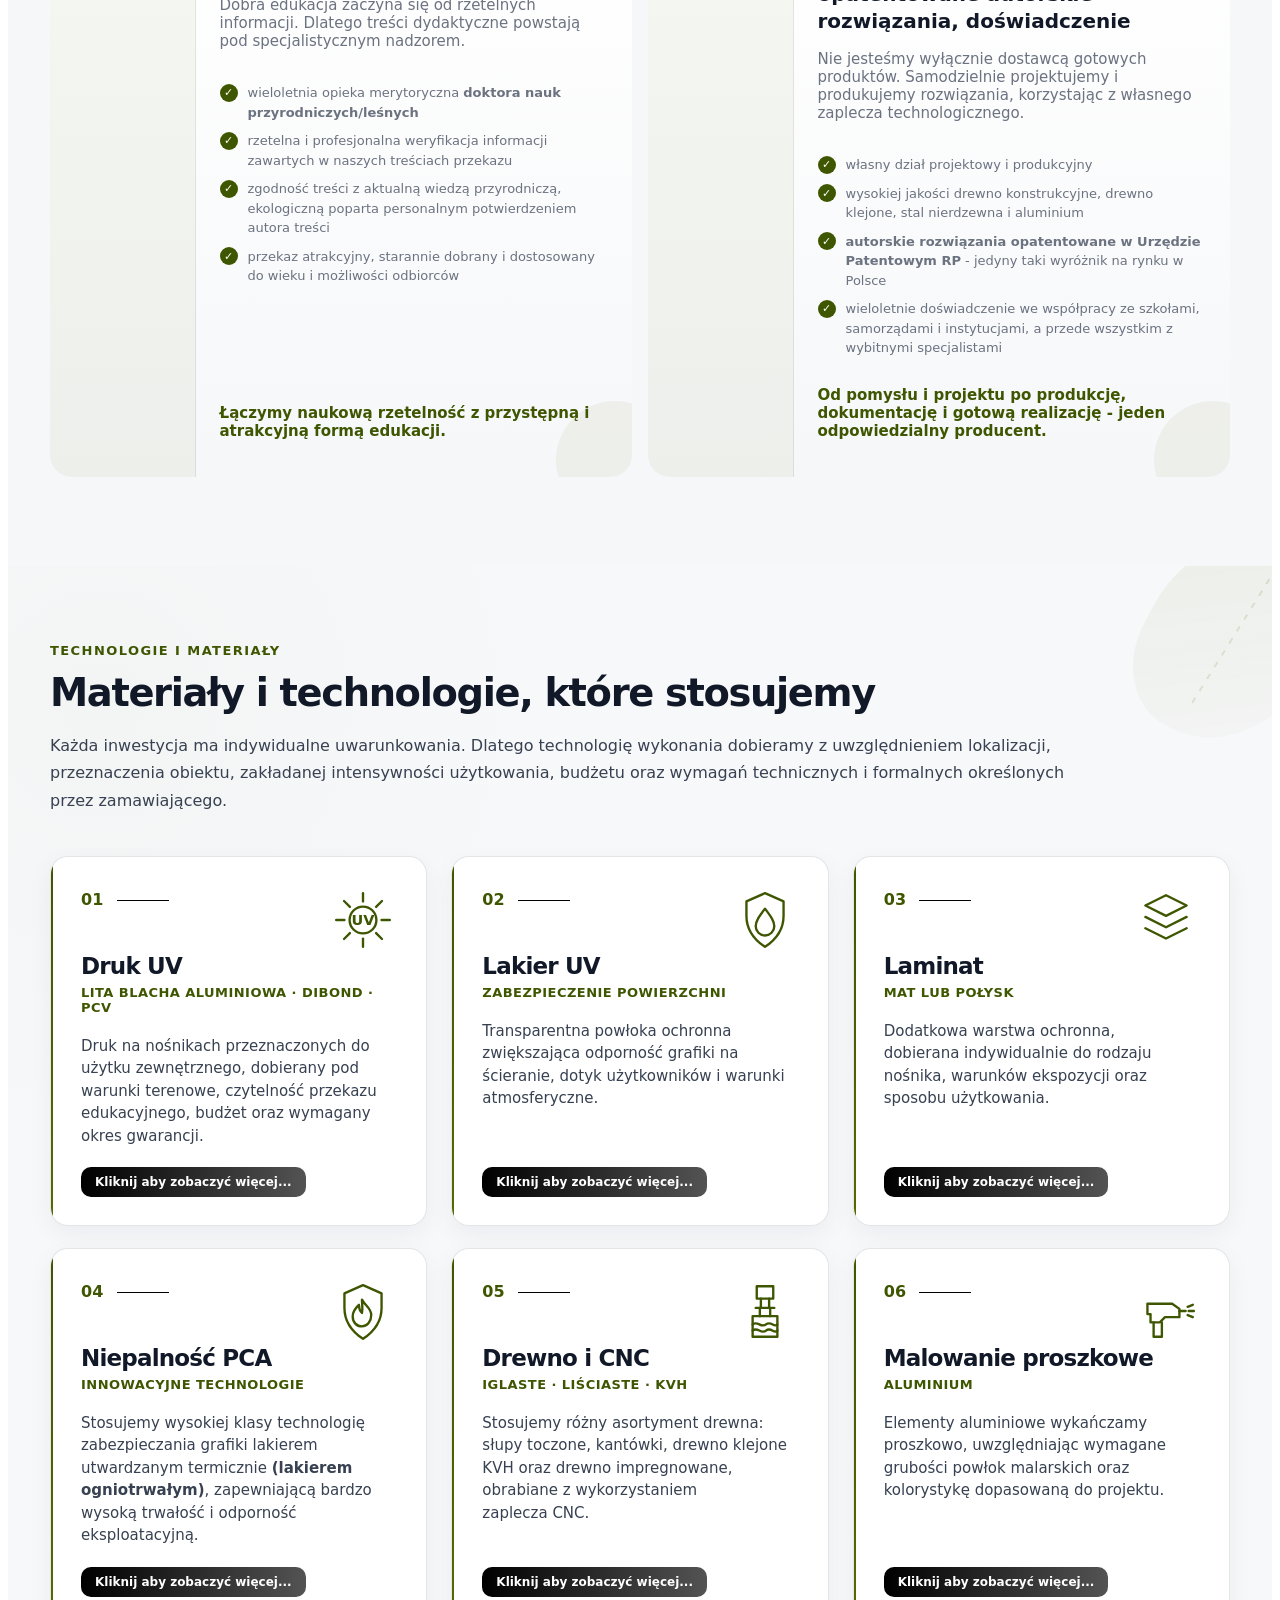
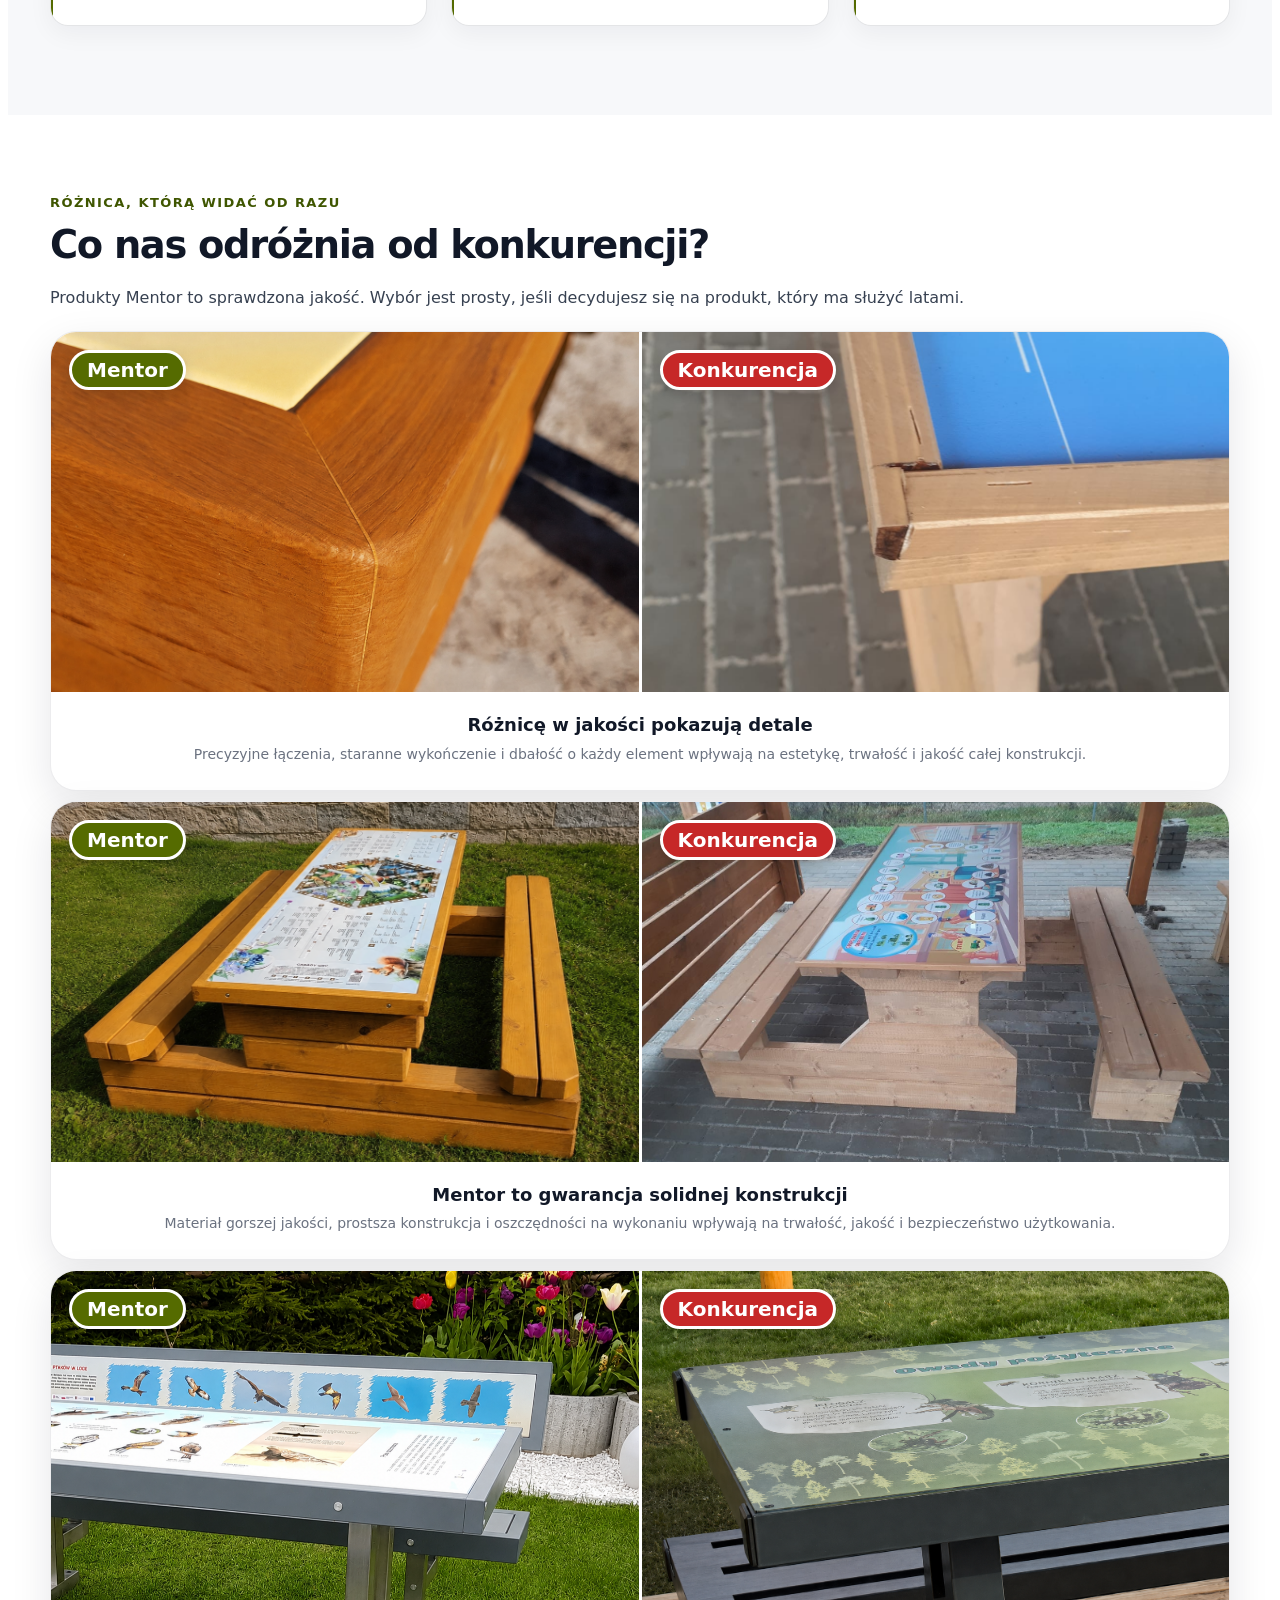
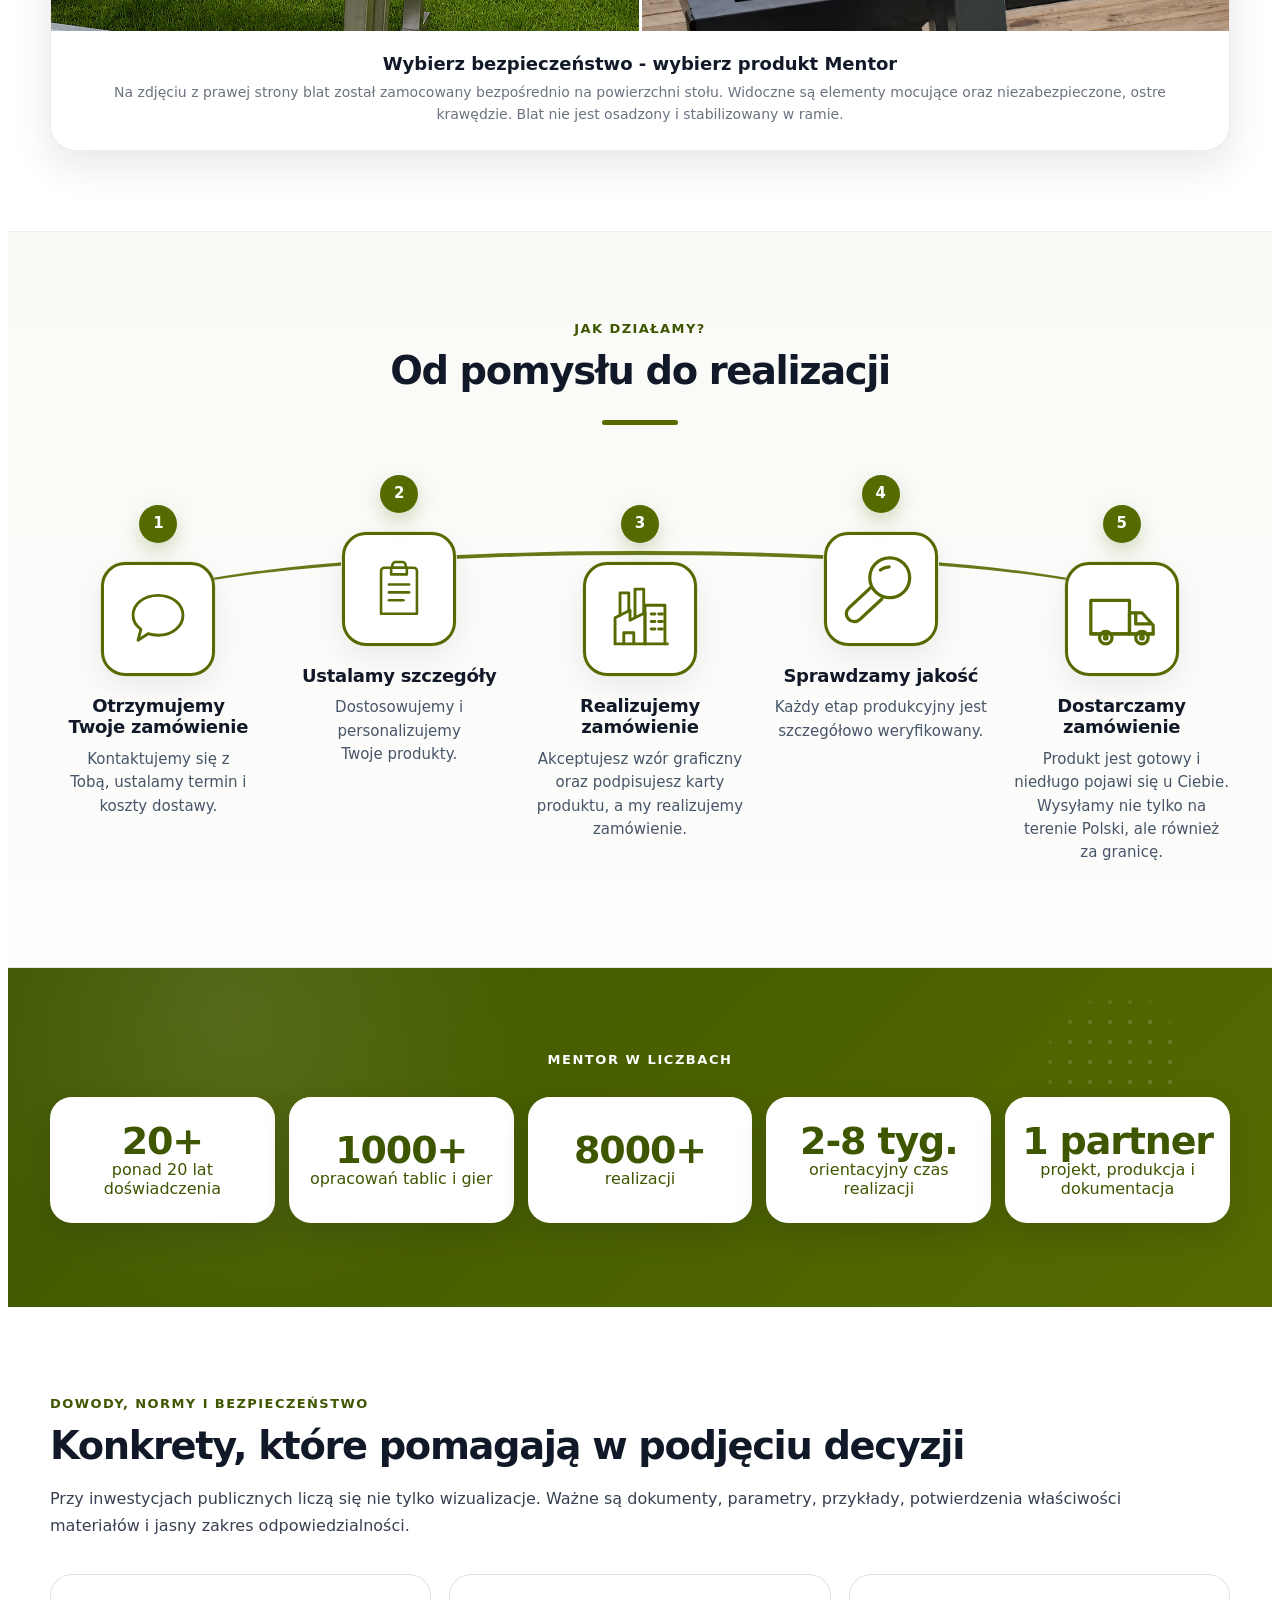
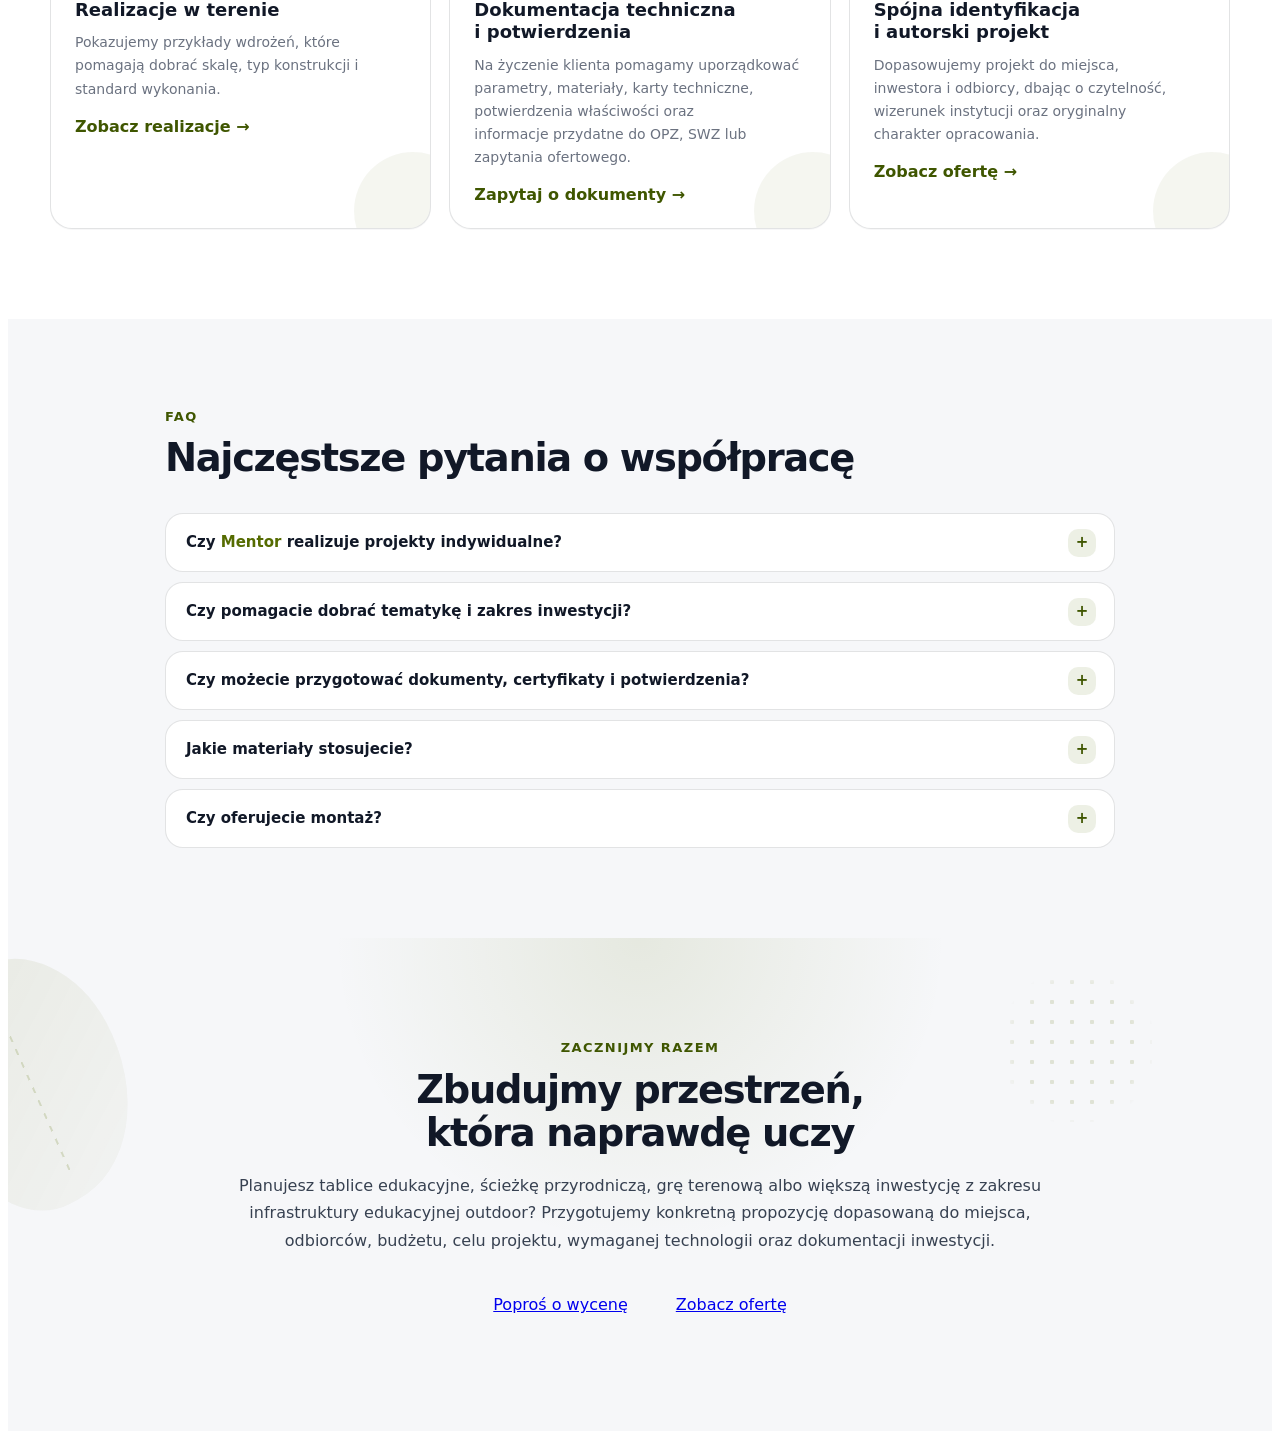
==== commit 464c7e59: "aktualizacja sekcji 4 - technologie i materiały" ====
--- a/index.html
+++ b/index.html
@@ -586,8 +586,10 @@
         </div>
 
         <strong>Druk UV</strong>
-        <span class="ms-adv-techGrid__label">Dibond · PCV · lite aluminium</span>
-        <p>Druk na nośnikach przeznaczonych do użytku zewnętrznego, dobierany pod warunki terenowe, czytelność przekazu edukacyjnego, budżet oraz wymagany okres gwarancji. <strong>Kliknij aby zobaczyć więcej...</strong></p>
+        <span class="ms-adv-techGrid__label">lita blacha aluminiowa · Dibond · PCV</span>
+        <p>Druk na nośnikach przeznaczonych do użytku zewnętrznego, dobierany pod warunki terenowe, czytelność przekazu edukacyjnego, budżet oraz wymagany okres gwarancji.</p>
+        <span class="ms-adv-techGrid__seeMore">Kliknij aby zobaczyć więcej...</span>
+
       </article>
 
 
@@ -622,7 +624,8 @@
 
         <strong>Lakier UV</strong>
         <span class="ms-adv-techGrid__label">Zabezpieczenie powierzchni</span>
-        <p>Transparentna powłoka ochronna zwiększająca odporność grafiki na ścieranie, dotyk użytkowników i warunki atmosferyczne. <strong>Kliknij aby zobaczyć więcej...</strong></p>
+        <p>Transparentna powłoka ochronna zwiększająca odporność grafiki na ścieranie, dotyk użytkowników i warunki atmosferyczne.</p>
+        <span class="ms-adv-techGrid__seeMore">Kliknij aby zobaczyć więcej...</span>
 
       </article>
 
@@ -659,7 +662,8 @@
 
         <strong>Laminat</strong>
         <span class="ms-adv-techGrid__label">Mat lub połysk</span>
-        <p>Dodatkowa warstwa zabezpieczająca, dobierana estetycznie i użytkowo do nośnika, lokalizacji oraz przewidywanego sposobu eksploatacji. <strong>Kliknij aby zobaczyć więcej...</strong></p>
+        <p>Dodatkowa warstwa ochronna, dobierana indywidualnie do rodzaju nośnika, warunków ekspozycji oraz sposobu użytkowania.</p>
+        <span class="ms-adv-techGrid__seeMore">Kliknij aby zobaczyć więcej...</span>
 
       </article>
 
@@ -693,9 +697,10 @@
 
         </div>
 
-        <strong>Niepalność i PCA</strong>
-        <span class="ms-adv-techGrid__label">Lakier utwardzony ogniotrwale</span>
-        <p>Przy wymagających realizacjach możemy zastosować rozwiązania z potwierdzeniem niepalności wydanym przez jednostkę akredytowaną przez PCA. <strong>Kliknij aby zobaczyć więcej...</strong></p>
+        <strong>Niepalność PCA</strong>
+        <span class="ms-adv-techGrid__label">Innowacyjne technologie</span>
+        <p>Stosujemy wysokiej klasy technologię zabezpieczania grafiki lakierem utwardzanym termicznie <strong>(lakierem ogniotrwałym)</strong>, zapewniającą bardzo wysoką trwałość i odporność eksploatacyjną.</p>
+        <span class="ms-adv-techGrid__seeMore">Kliknij aby zobaczyć więcej...</span>
 
       </article>
 
@@ -738,7 +743,8 @@
 
         <strong>Drewno i CNC</strong>
         <span class="ms-adv-techGrid__label">Iglaste · liściaste · KVH</span>
-        <p>Stosujemy różny asortyment drewna: słupy toczone, kantówki, drewno klejone KVH oraz drewno impregnowane, obrabiane z wykorzystaniem zaplecza CNC. <strong>Kliknij aby zobaczyć więcej...</strong></p>
+        <p>Stosujemy różny asortyment drewna: słupy toczone, kantówki, drewno klejone KVH oraz drewno impregnowane, obrabiane z wykorzystaniem zaplecza CNC.</p>
+        <span class="ms-adv-techGrid__seeMore">Kliknij aby zobaczyć więcej...</span>
 
       </article>
 
@@ -778,7 +784,8 @@
 
         <strong>Malowanie proszkowe</strong>
         <span class="ms-adv-techGrid__label">Aluminium</span>
-        <p>Elementy aluminiowe wykańczamy proszkowo, uwzględniając wymagane grubości powłok malarskich oraz kolorystykę dopasowaną do projektu. <strong>Kliknij aby zobaczyć więcej...</strong></p>
+        <p>Elementy aluminiowe wykańczamy proszkowo, uwzględniając wymagane grubości powłok malarskich oraz kolorystykę dopasowaną do projektu.</p>
+        <span class="ms-adv-techGrid__seeMore">Kliknij aby zobaczyć więcej...</span>
 
       </article>
 
@@ -1158,7 +1165,7 @@
 <p class="ms-adv-stats__label">Mentor w liczbach</p>
 <div class="ms-adv-stats__grid">
 <div><strong>20+</strong>ponad 20 lat doświadczenia</div>
-<div><strong>800+</strong>opracowań tablic i gier</div>
+<div><strong>1000+</strong>opracowań tablic i gier</div>
 <div><strong>8000+</strong>realizacji</div>
 <div><strong>2-8 tyg.</strong>orientacyjny czas realizacji</div>
 <div><strong>1 partner</strong>projekt, produkcja i dokumentacja</div>
--- a/style.css
+++ b/style.css
@@ -909,6 +909,15 @@
   padding: 30px 30px 28px;
   overflow: hidden;
 
+  display: grid;
+  grid-template-rows:
+    auto   /* numer + ikona */
+    auto   /* tytuł */
+    auto   /* podtytuł */
+    1fr    /* opis - wypełnia wolne miejsce */
+    auto;  /* seeMore */
+
+
   border:1px solid rgba(17, 24, 39, .11);
   border-radius: 18px;
 
@@ -1028,18 +1037,20 @@
    TYTUŁ
    ========================================================= */
 
-#ms-adv-tech .ms-adv-techGrid strong {
+#ms-adv-tech .ms-adv-techGrid article > strong {
   display: block;
 
   margin: 0;
   padding: 0;
+
   color: var(--adv-text);
+
   font-size: 23px;
   line-height: 1.15;
   font-weight: 900;
+
   letter-spacing: -.035em;
 }
-
 
 /* =========================================================
    ZIELONY PODTYTUŁ
@@ -1072,10 +1083,50 @@
 }
 
 #ms-adv-tech .ms-adv-techGrid p strong {
-  font-size: 15px !important;
-  line-height: 1.5 !important;
-  font-weight: 650 !important;
-  padding-top: 10px;
+  display: inline;
+
+  margin: 0;
+  padding: 0;
+
+  color: inherit;
+
+  font-size: inherit;
+  line-height: inherit;
+
+  font-weight: 700;
+
+  letter-spacing: inherit;
+}
+
+#ms-adv-tech .ms-adv-techGrid__seeMore {
+  display: inline-flex;
+  align-items: center;
+
+  width: fit-content;
+
+  margin-top: 20px;
+  padding: 8px 14px;
+
+  border: none;
+  border-radius: 10px;
+  outline: none;
+
+  background: transparent;
+  background-image: linear-gradient(to right, #000 0%, #555 51%, #000 100%);
+  background-size: 200% auto;
+  color: white;
+
+  font-size: 12px;
+  font-weight: 650;
+
+  transition: 0.5s;
+}
+
+#ms-adv-tech .ms-adv-techGrid article:hover
+.ms-adv-techGrid__seeMore {
+  background-position: right center;
+  color: #fff;
+  text-decoration: none;
 }
 
 
@@ -1333,7 +1384,7 @@
   display: flex;
   flex-direction: column;
 
-  padding: 28px 32px 32px;
+  padding: 32px 0 32px 0;
 
   overflow-y: auto;
 }
@@ -1354,11 +1405,10 @@
 
 .ms-adv-techModal__column {
   min-width: 0;
-  padding: 4px 26px 4px 0;
+  padding: 4px 26px;
 }
 
 .ms-adv-techModal__column + .ms-adv-techModal__column {
-  padding-left: 26px;
   border-left: 1px solid rgba(17, 24, 39, .11);
 }
 
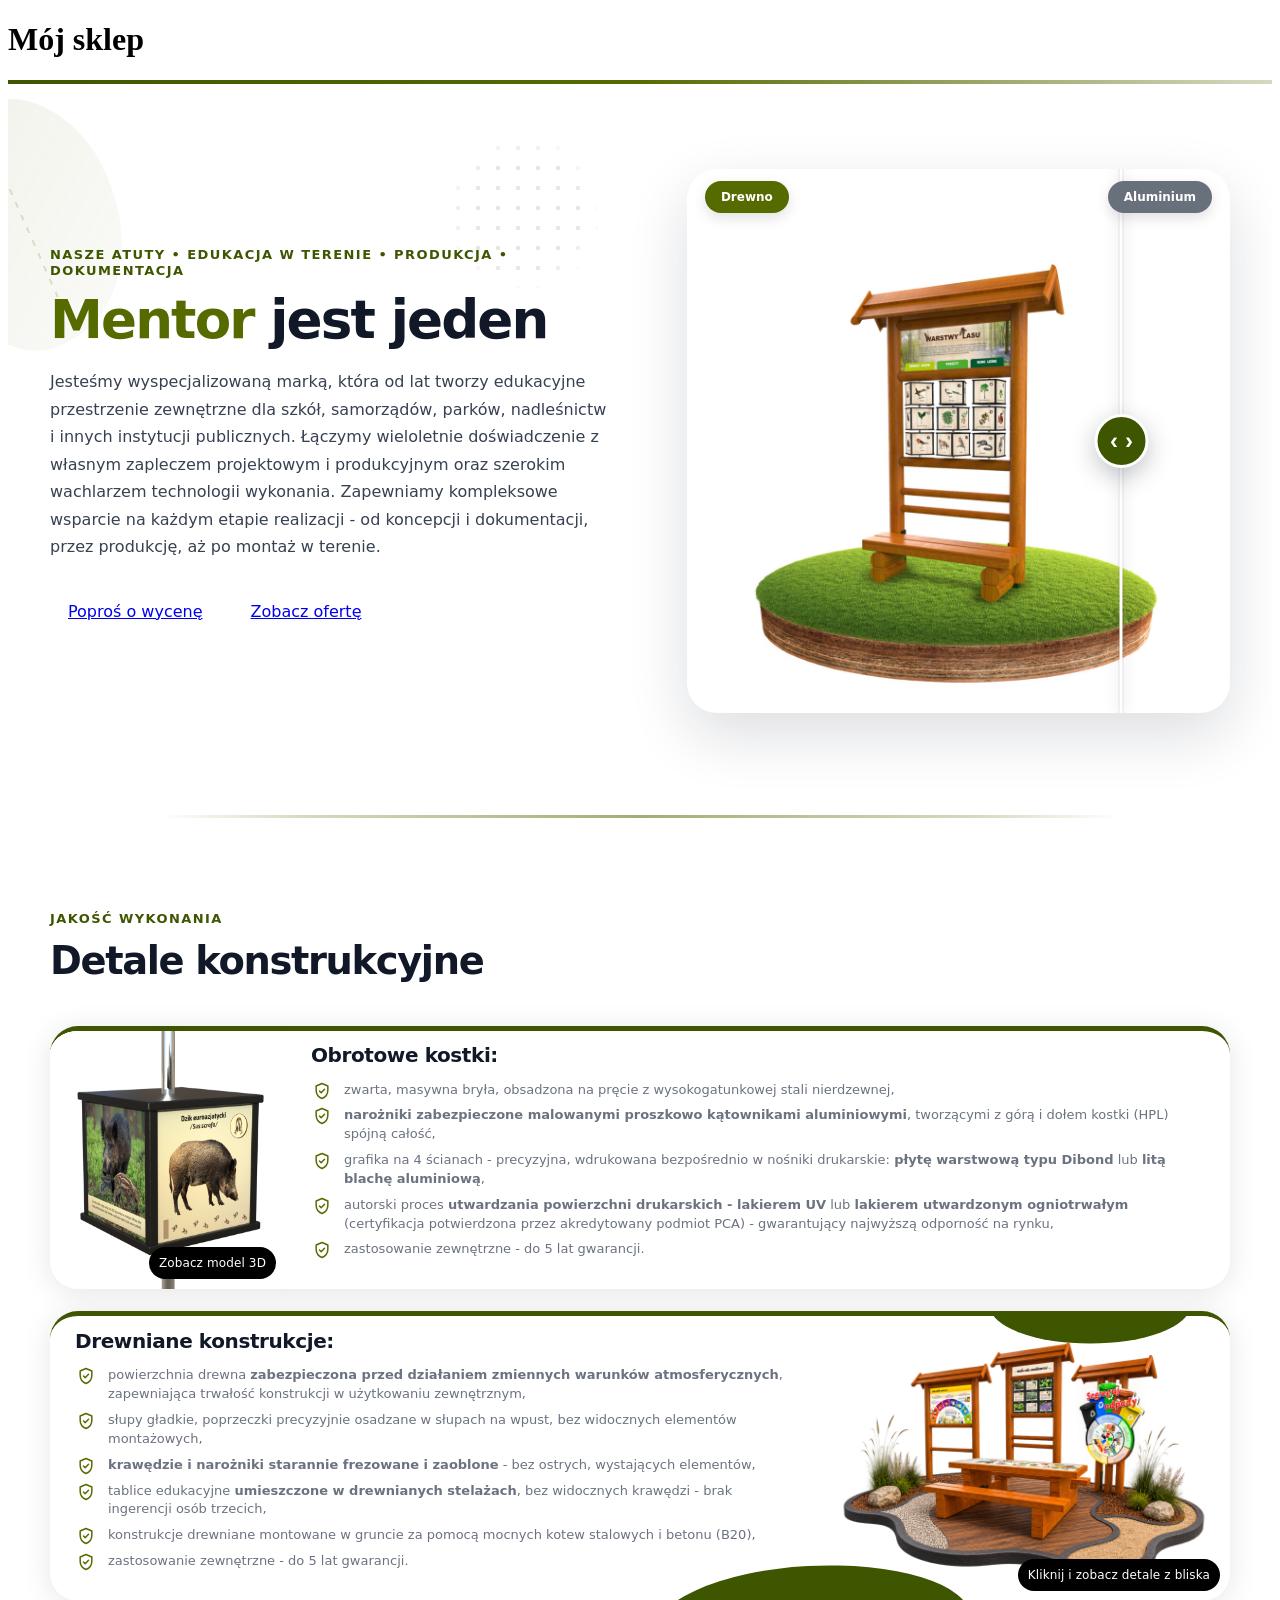
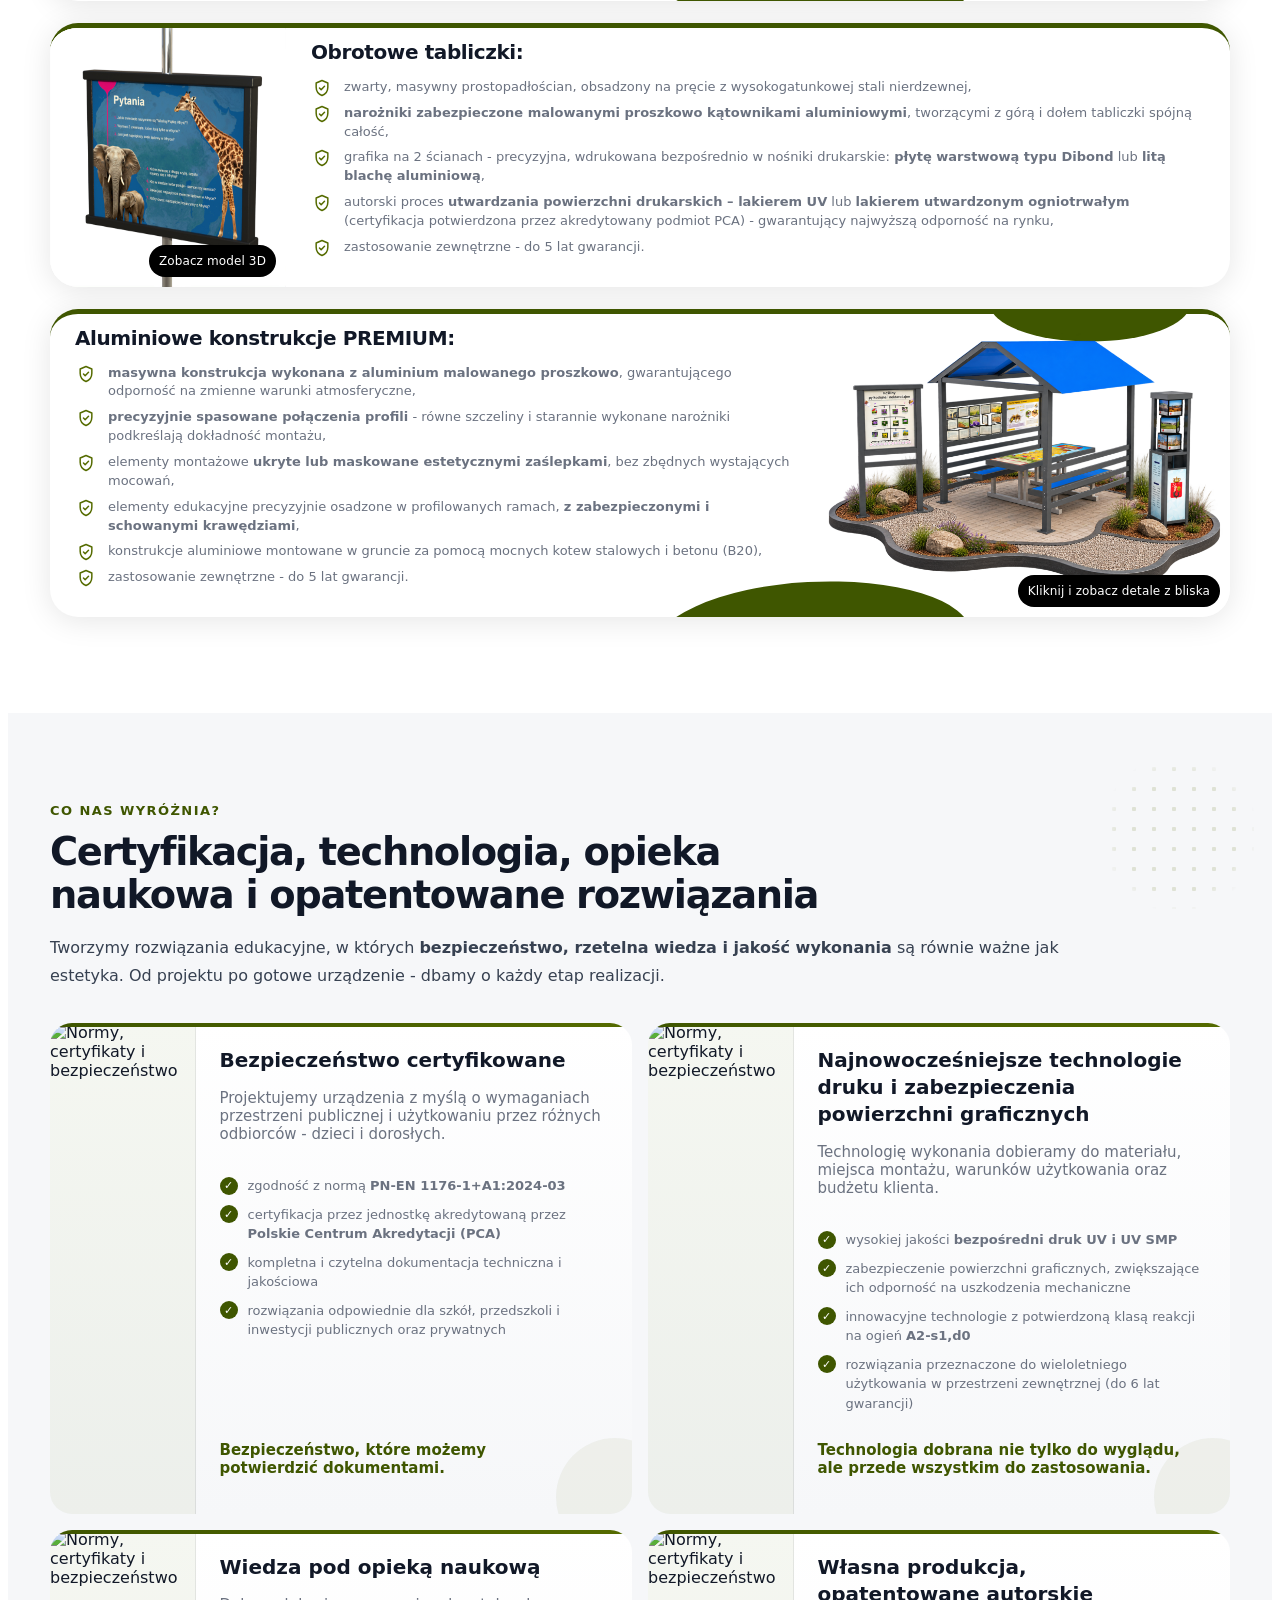
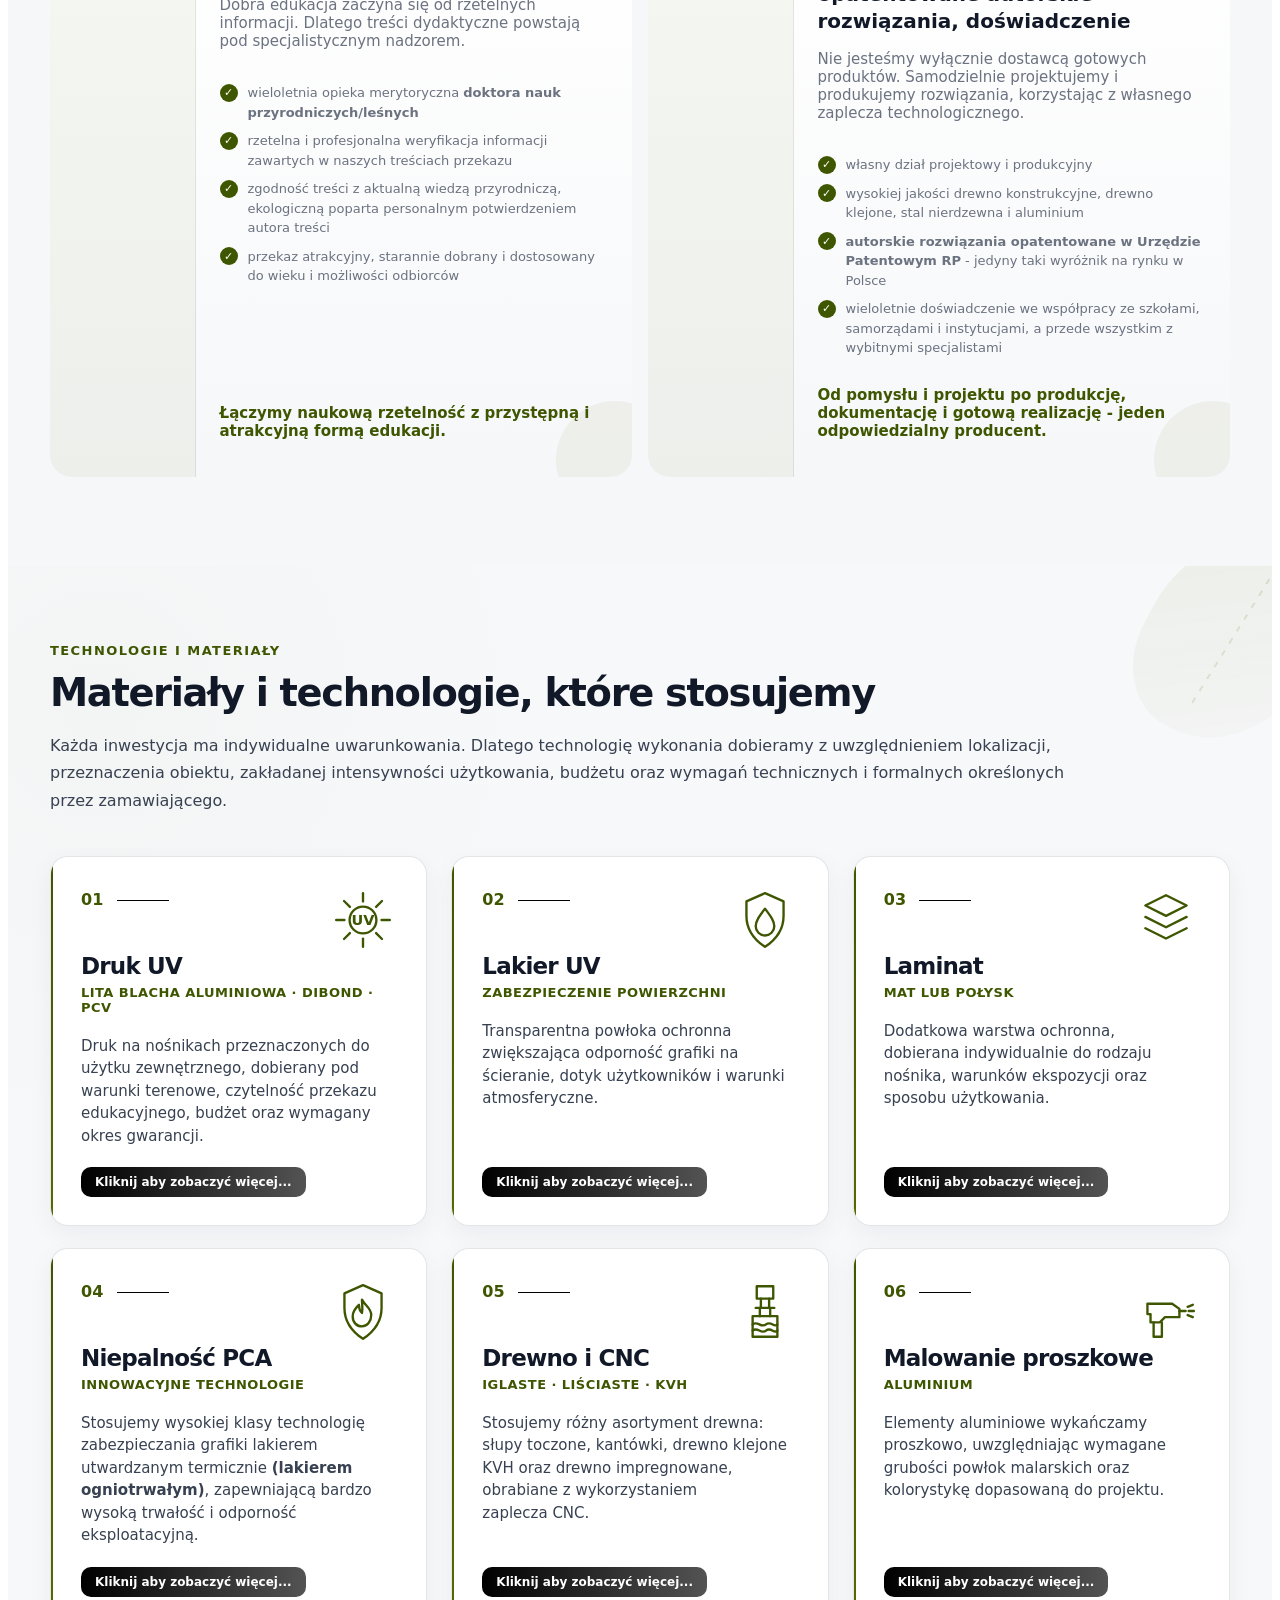
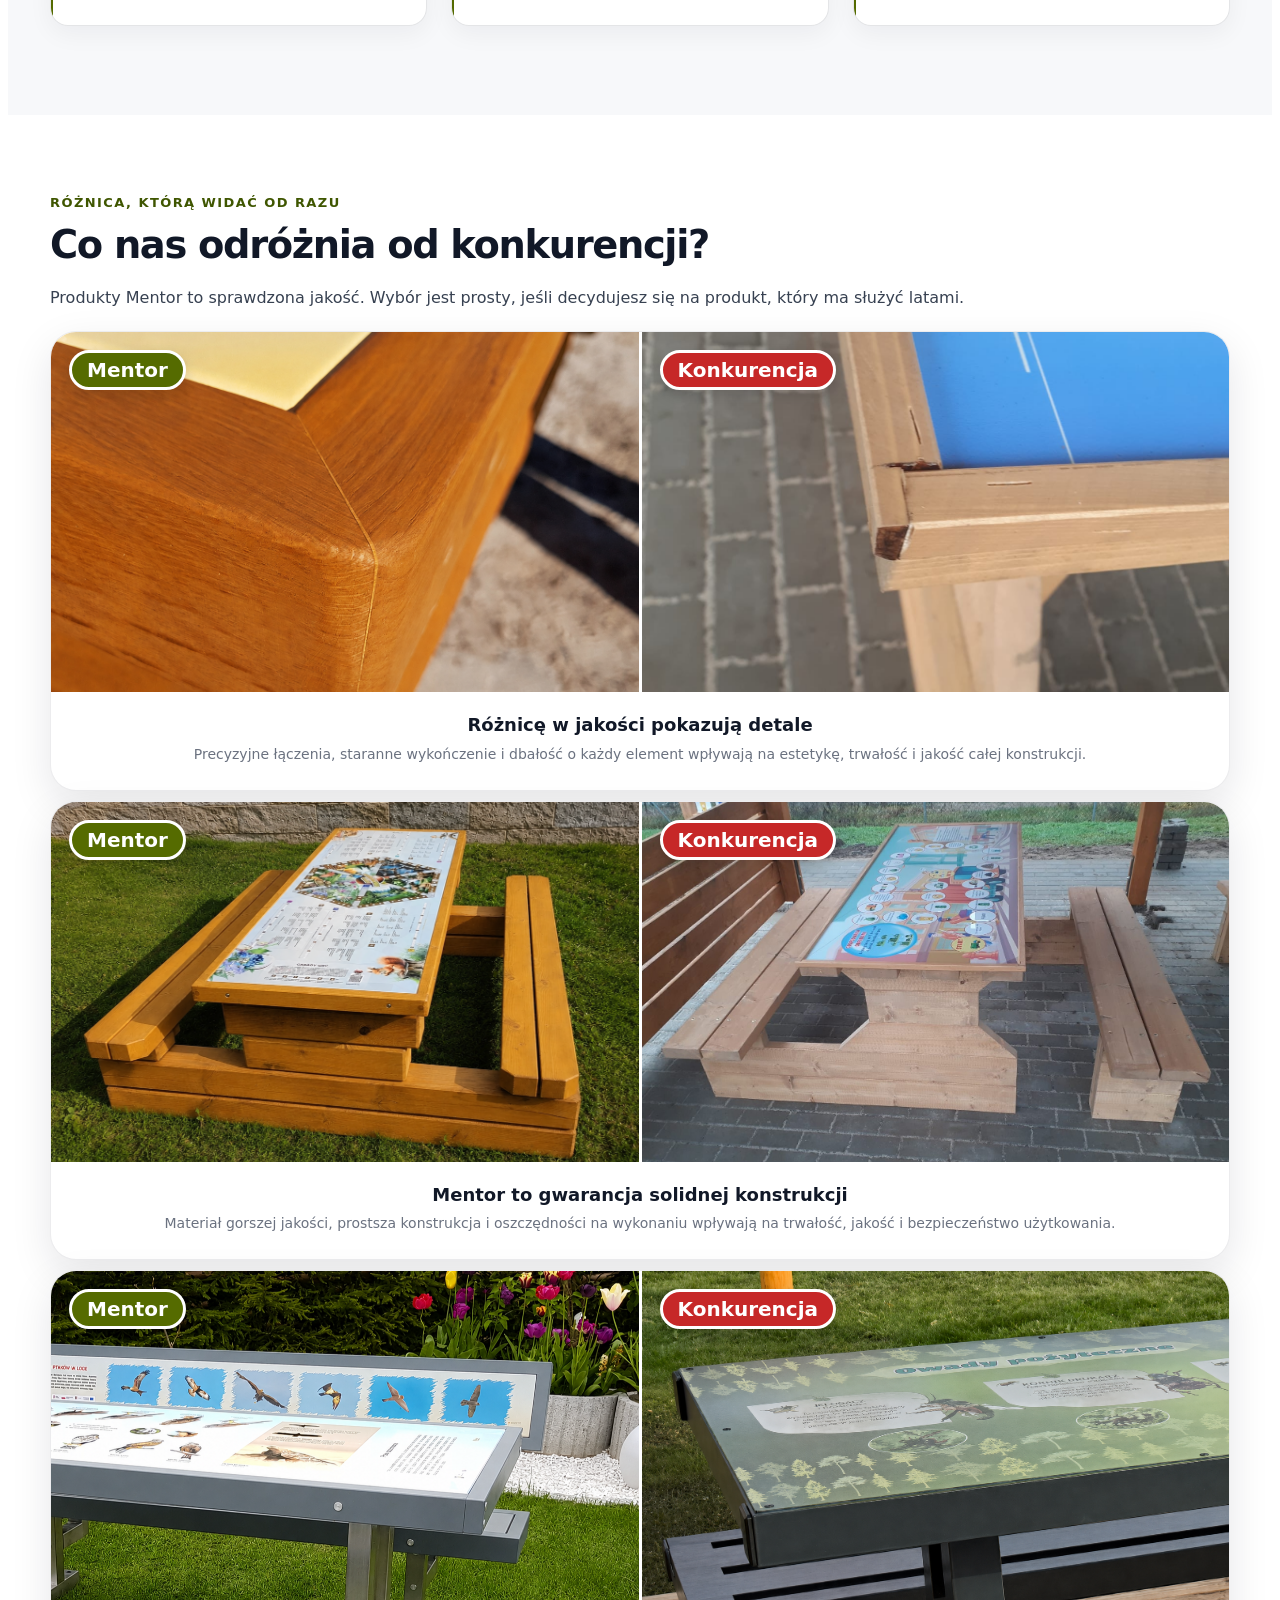
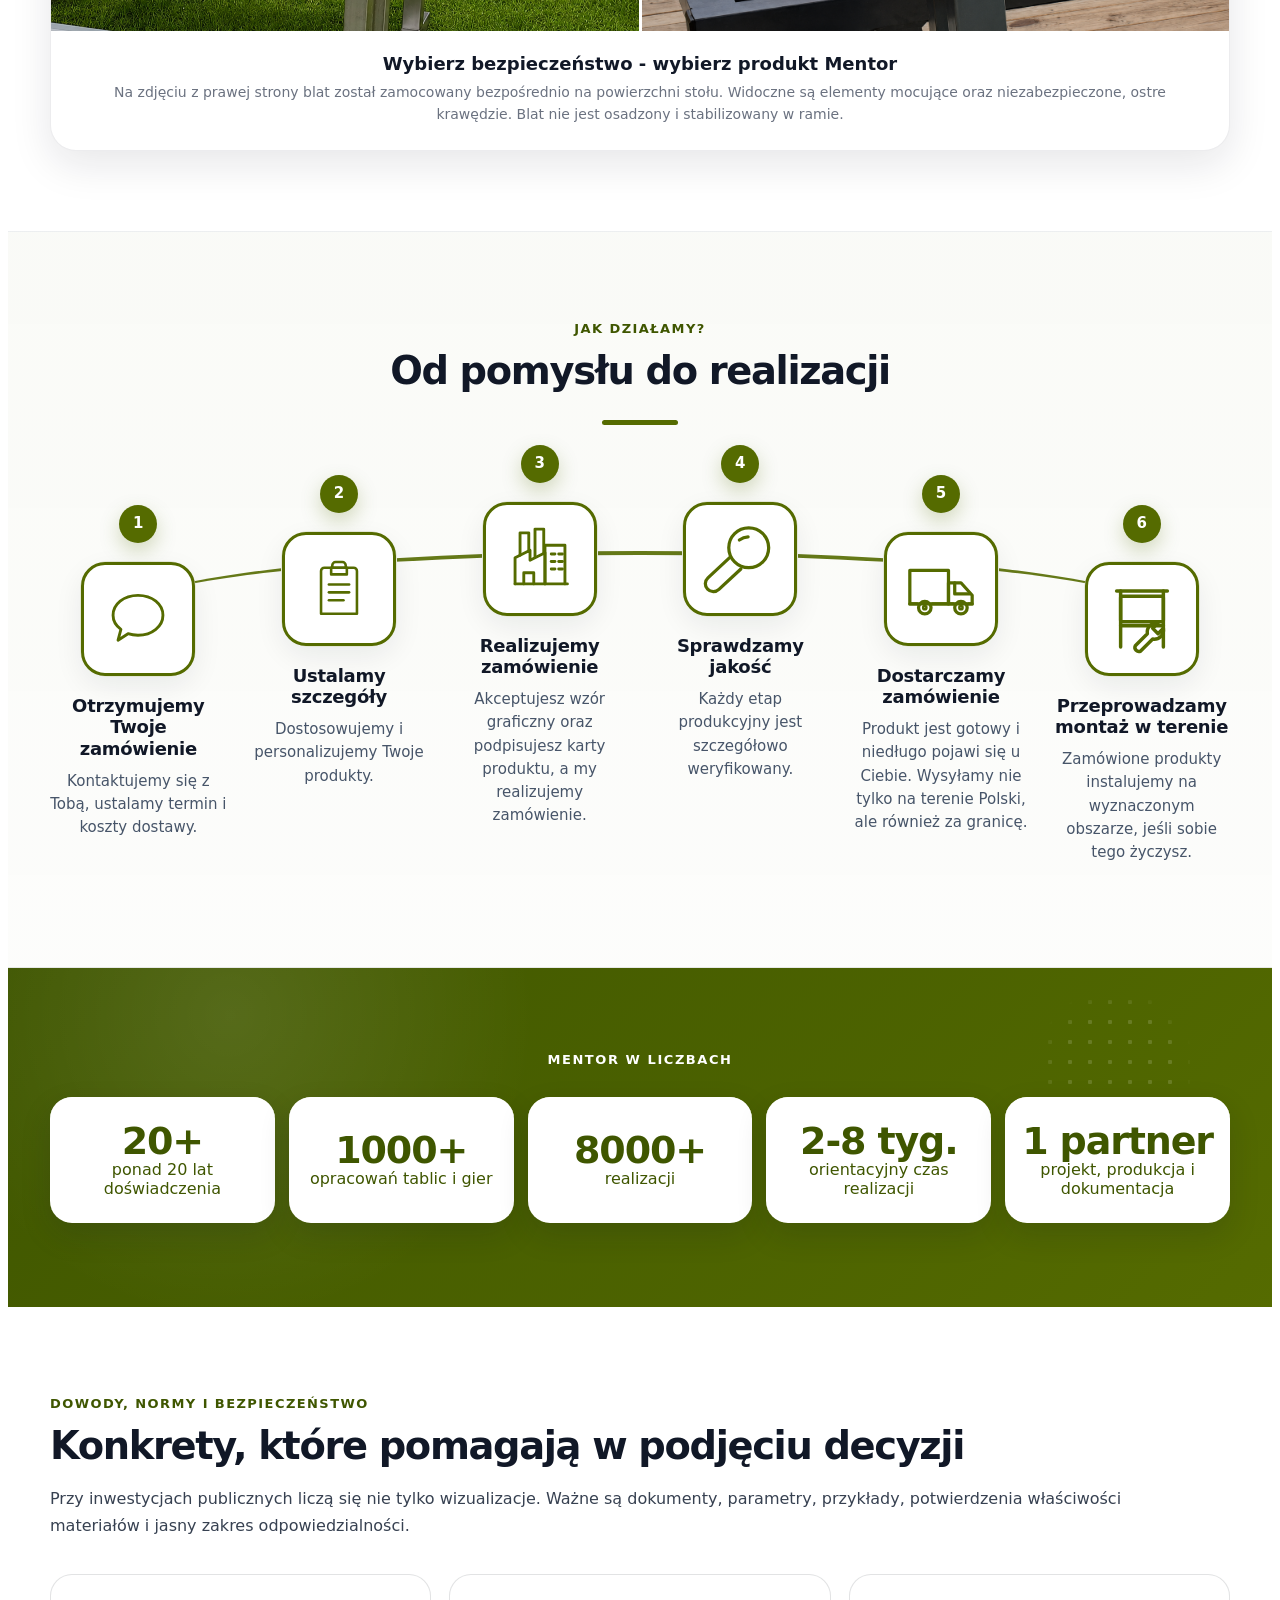
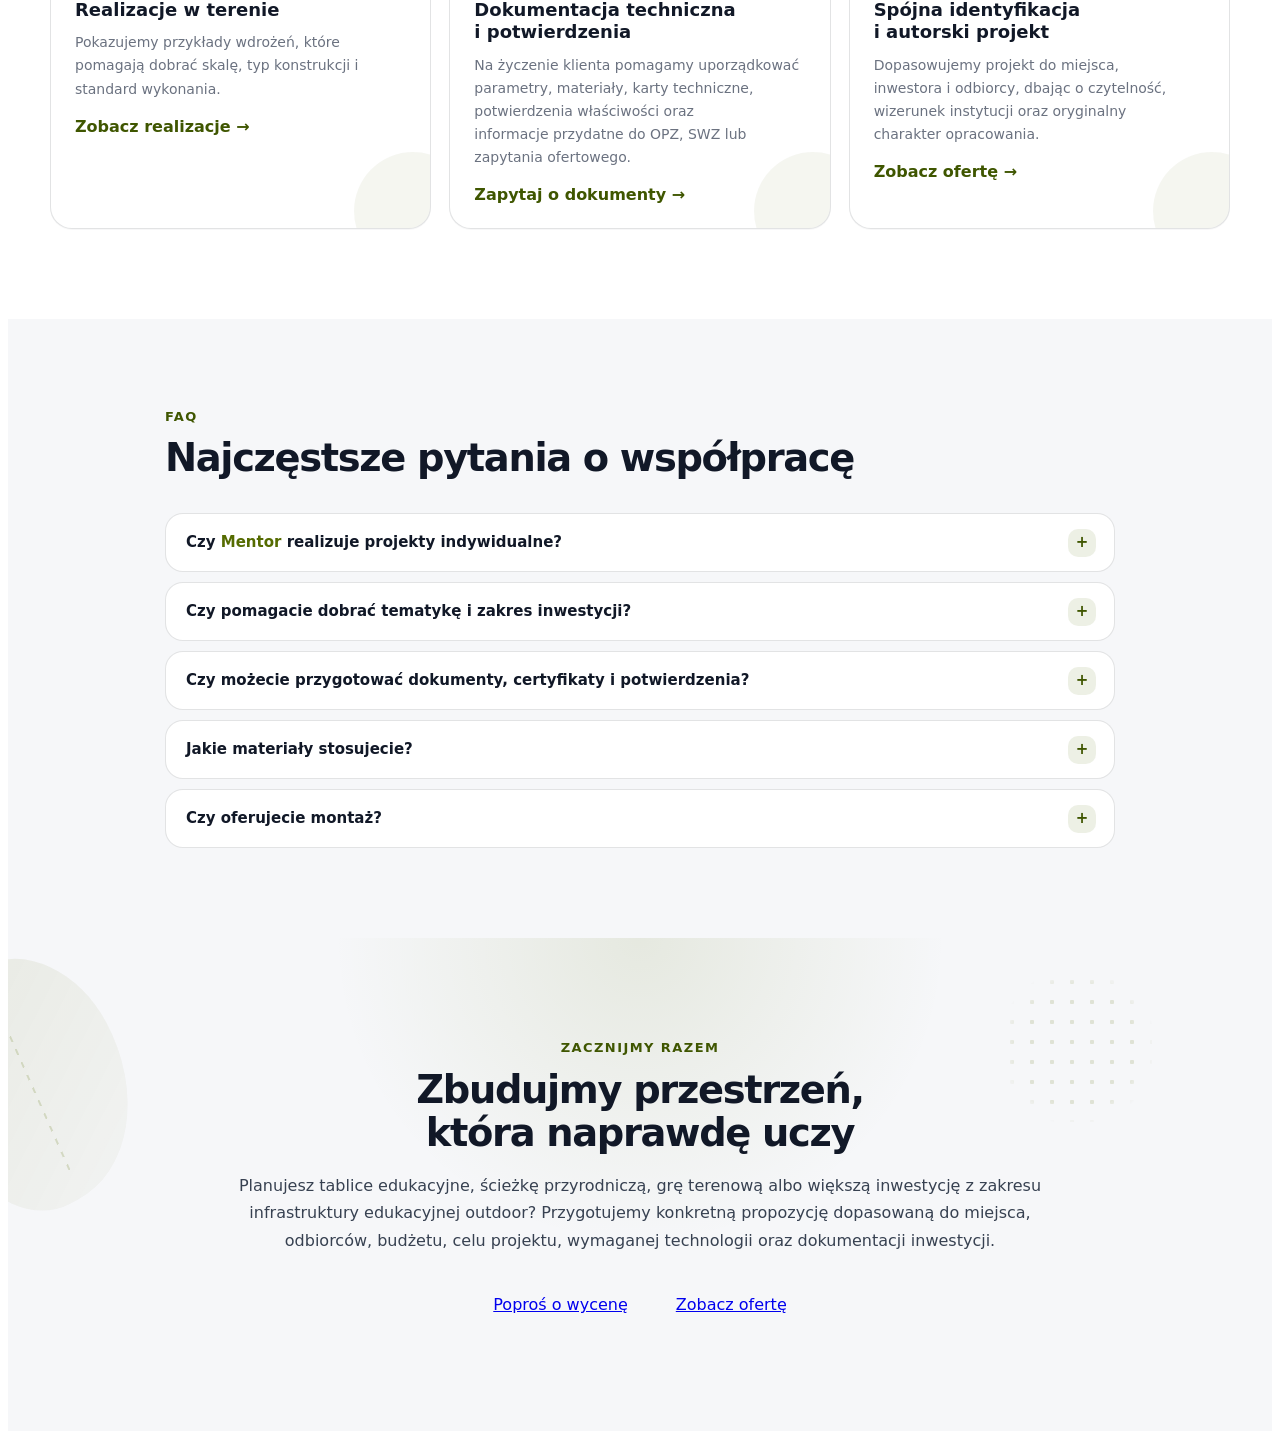
==== commit 3e012e31: "aktualizacja sekcji procesu" ====
--- a/index.html
+++ b/index.html
@@ -1150,6 +1150,53 @@
         </div>
         <h3>Dostarczamy zamówienie</h3>
         <p>Produkt jest gotowy i niedługo pojawi się u Ciebie. Wysyłamy nie tylko na terenie Polski, ale również za granicę.</p>
+      </li>
+
+      <li>
+        <span aria-hidden="true">6</span>
+        <div aria-hidden="true">
+          <svg
+            viewBox="0 0 64 64"
+            fill="none"
+            stroke="#556b00"
+            stroke-width="2.6"
+            stroke-linecap="round"
+            stroke-linejoin="round"
+          >
+
+            <g transform="translate(8 8) scale(0.75)">
+
+              <!-- stelaż -->
+              <path d="M13 11h38"></path>
+
+              <path d="M16 11v42"></path>
+              <path d="M48 11v42"></path>
+
+              <!-- tablica -->
+              <rect x="16" y="15" width="32" height="19" rx="1"></rect>
+
+              <!-- dolna belka -->
+              <path d="M16 37h32"></path>
+
+              <!-- klucz -->
+              <path d="
+                M44 35
+                a7 7 0 0 0 -8 8
+                L27 52
+                a3 3 0 0 0 4 4
+                l9 -9
+                a7 7 0 0 0 8 -8
+                l-4 4
+                -4 -4
+                4 -4
+              "></path>
+
+            </g>
+
+          </svg>
+        </div>
+        <h3>Przeprowadzamy montaż w terenie </h3>
+        <p>Zamówione produkty instalujemy na wyznaczonym obszarze, jeśli sobie tego życzysz.</p>
       </li>
     </ol>
 
--- a/style.css
+++ b/style.css
@@ -1702,7 +1702,7 @@
 
   display: grid;
 
-  grid-template-columns: repeat(5, minmax(0, 1fr));
+  grid-template-columns: repeat(6, minmax(0, 1fr));
 
   gap: 24px;
 
@@ -1780,28 +1780,32 @@
   z-index: 5;
 }
 
-
-/* kroki 2 i 4 wyżej */
-
-#ms-adv-process
-.ms-adv-process
-> li:nth-child(even) {
+/* poziom niski — 1 i 6 */
+#ms-adv-process .ms-adv-process > li:nth-child(1),
+#ms-adv-process .ms-adv-process > li:nth-child(6) {
+  margin-top: 0 !important;
+}
+
+/* poziom pośredni — 2 i 5 */
+#ms-adv-process .ms-adv-process > li:nth-child(2),
+#ms-adv-process .ms-adv-process > li:nth-child(5) {
   margin-top: -30px !important;
 }
 
+/* poziom najwyższy — 3 i 4 */
+#ms-adv-process .ms-adv-process > li:nth-child(3),
+#ms-adv-process .ms-adv-process > li:nth-child(4) {
+  margin-top: -60px !important;
+}
 
 /* usunięcie standardowego markera OL */
-
 #ms-adv-process
 .ms-adv-process
 > li::marker {
   content: "";
 }
 
-
-/* wyłącz stare pseudoelementy,
-   jeśli były wcześniej używane */
-
+/* wyłącz stare pseudoelementy, jeśli były wcześniej używane */
 #ms-adv-process
 .ms-adv-process
 > li::before,
@@ -1814,7 +1818,7 @@
 
 
 /* =========================================================
-   NUMEREK 1 / 2 / 3 / 4 / 5
+   NUMEREK 1 / 2 / 3 / 4 / 5 / 6
    ========================================================= */
 
 #ms-adv-process
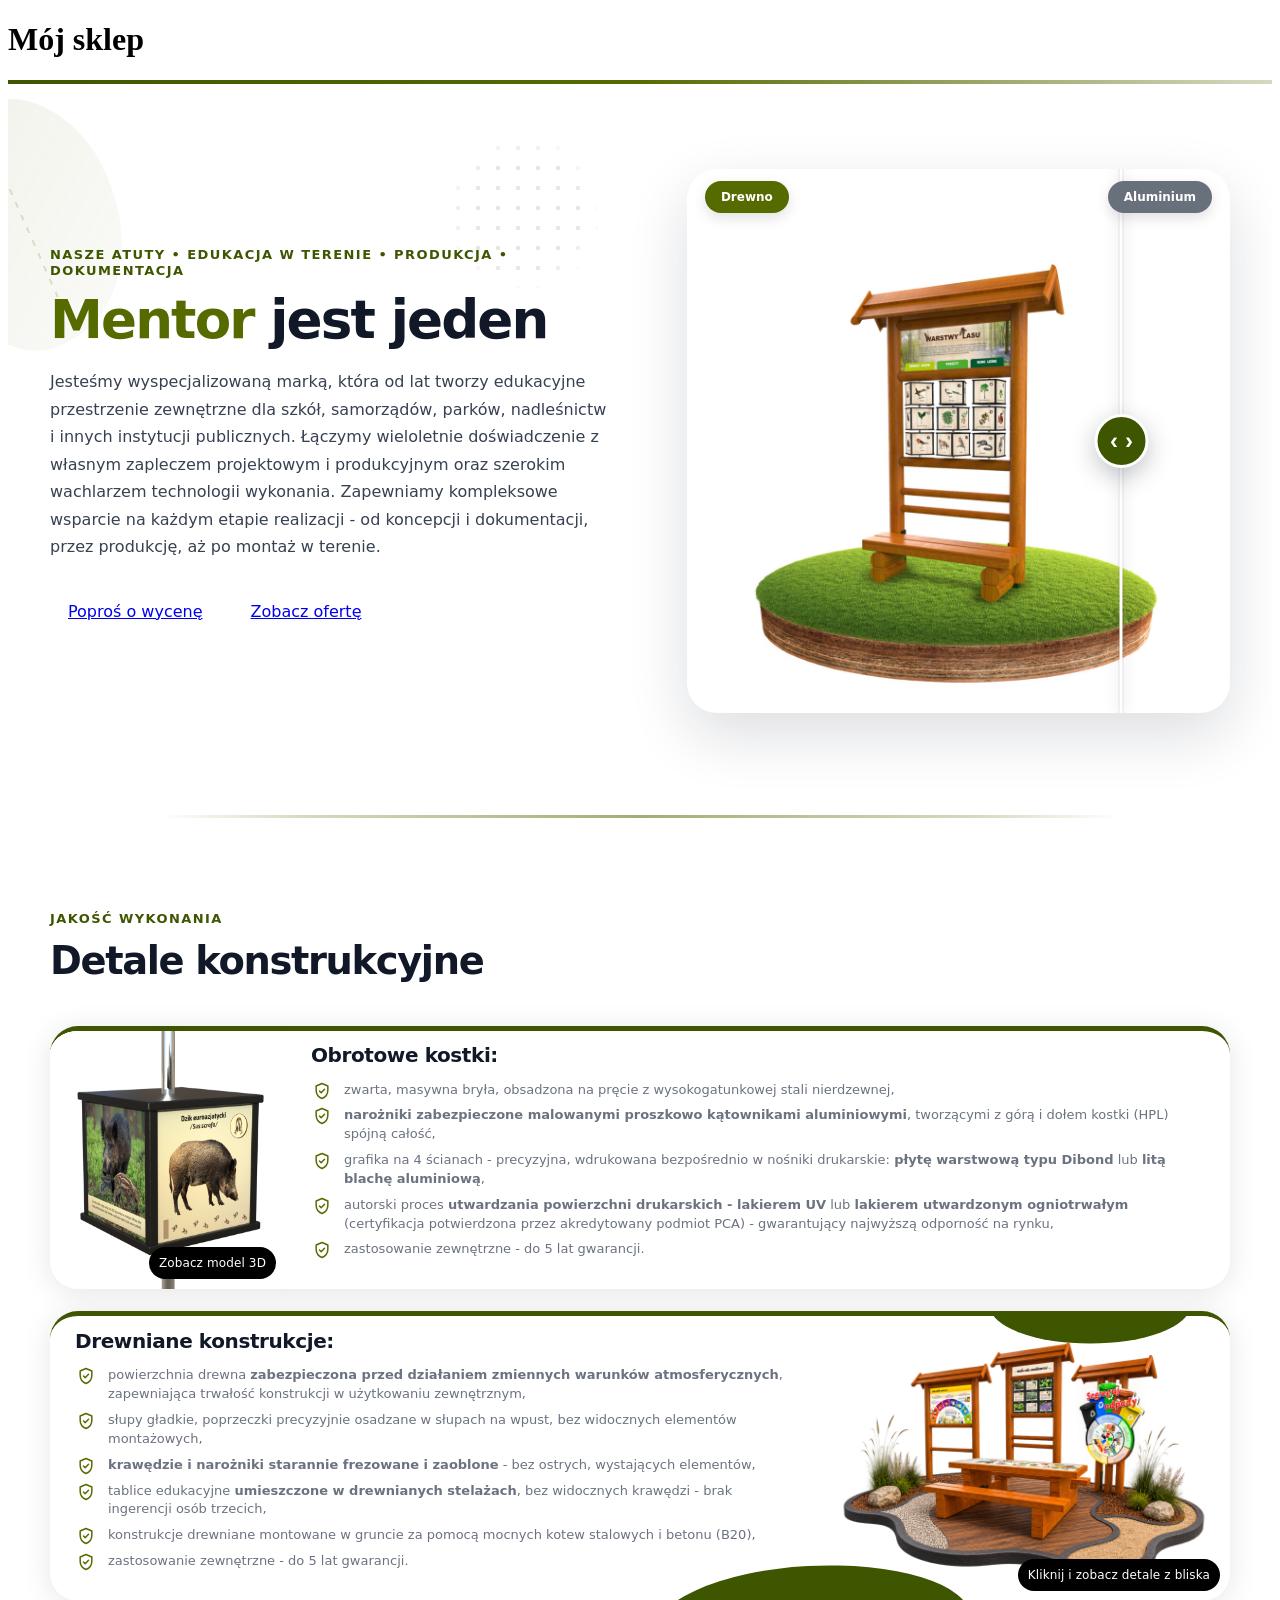
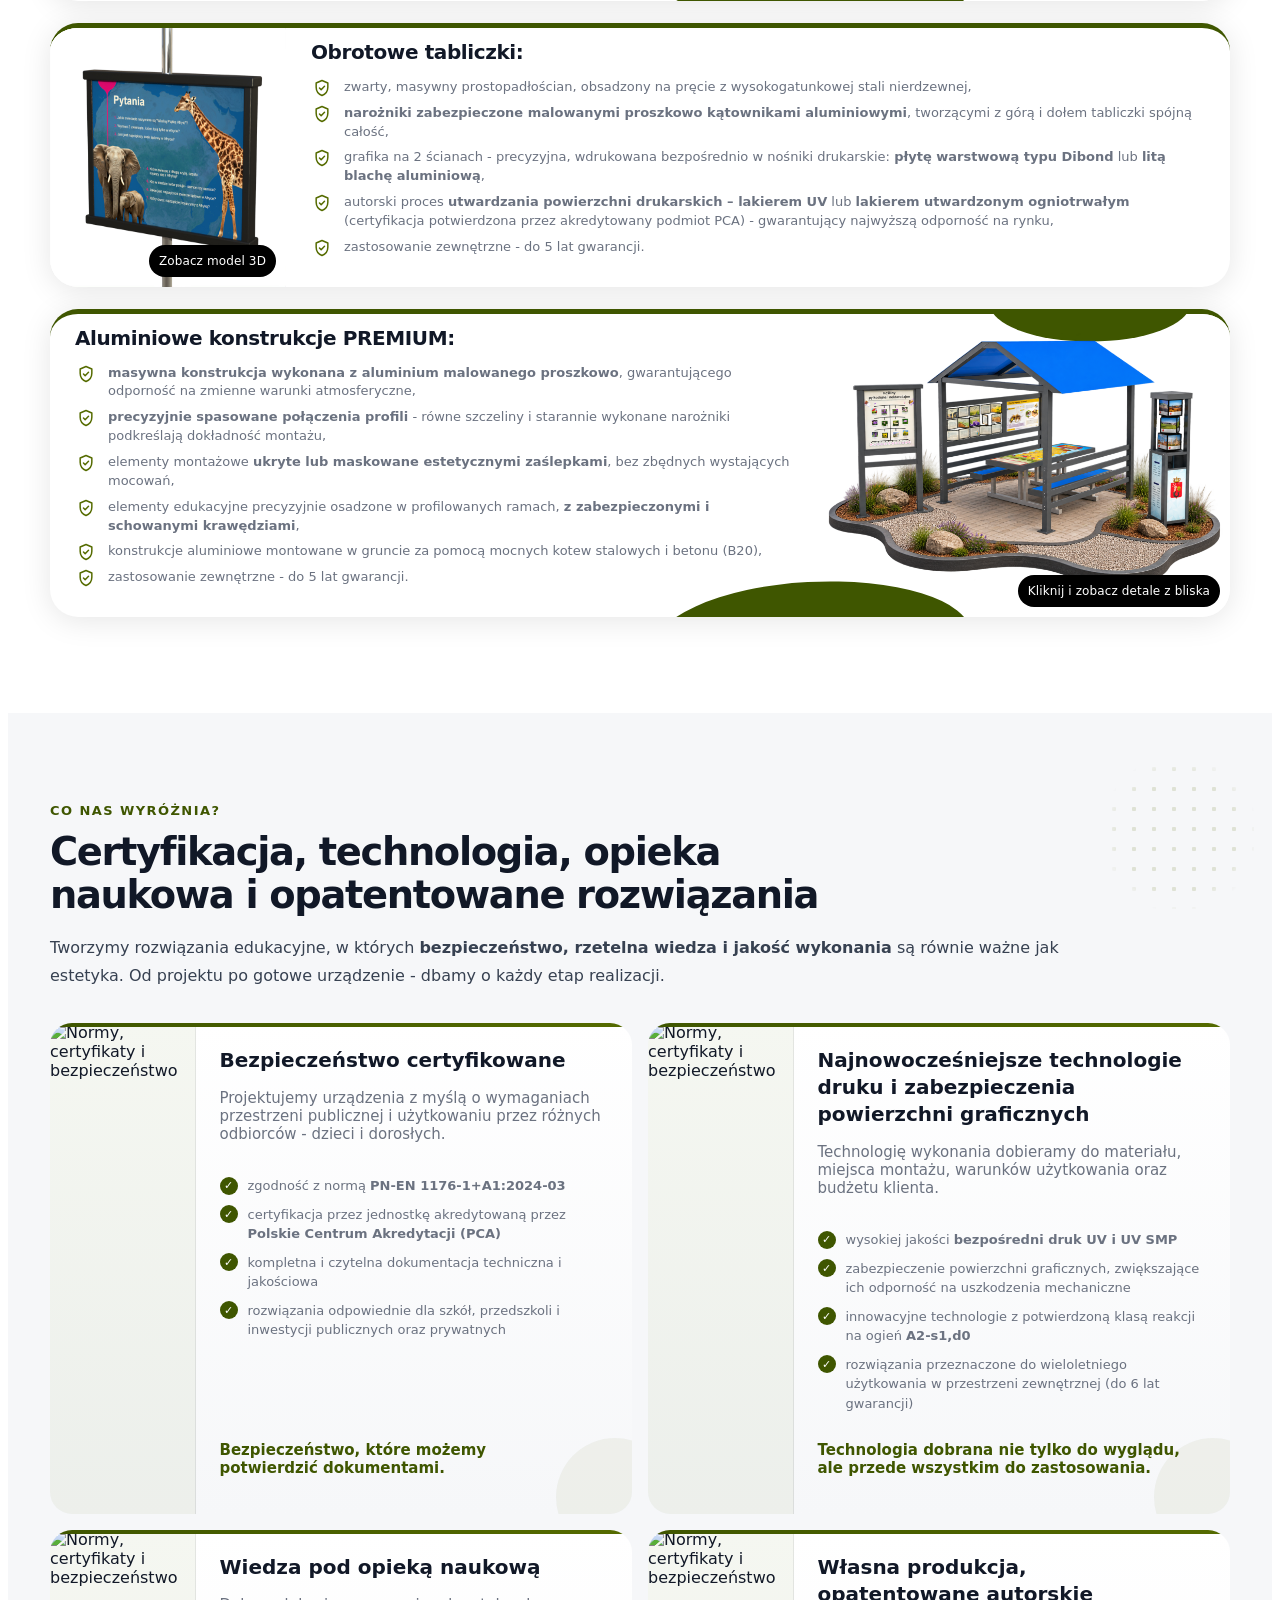
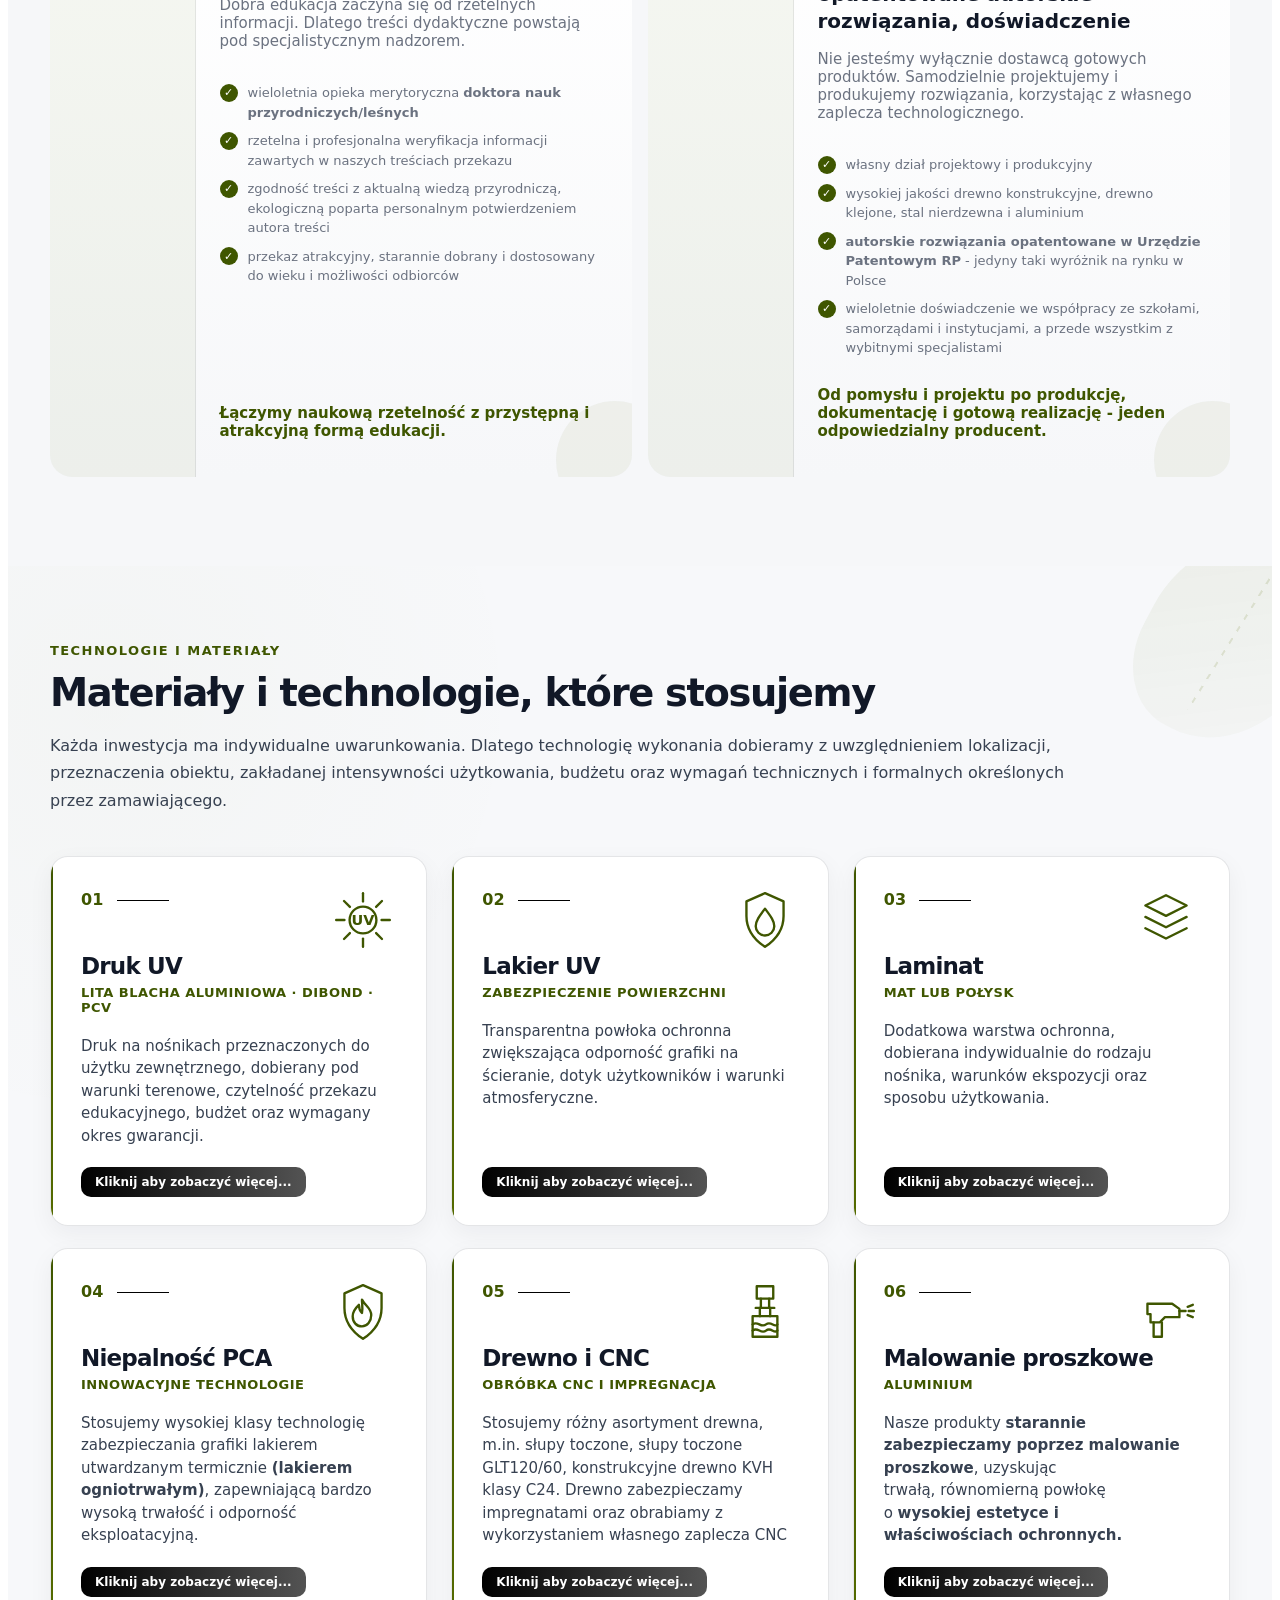
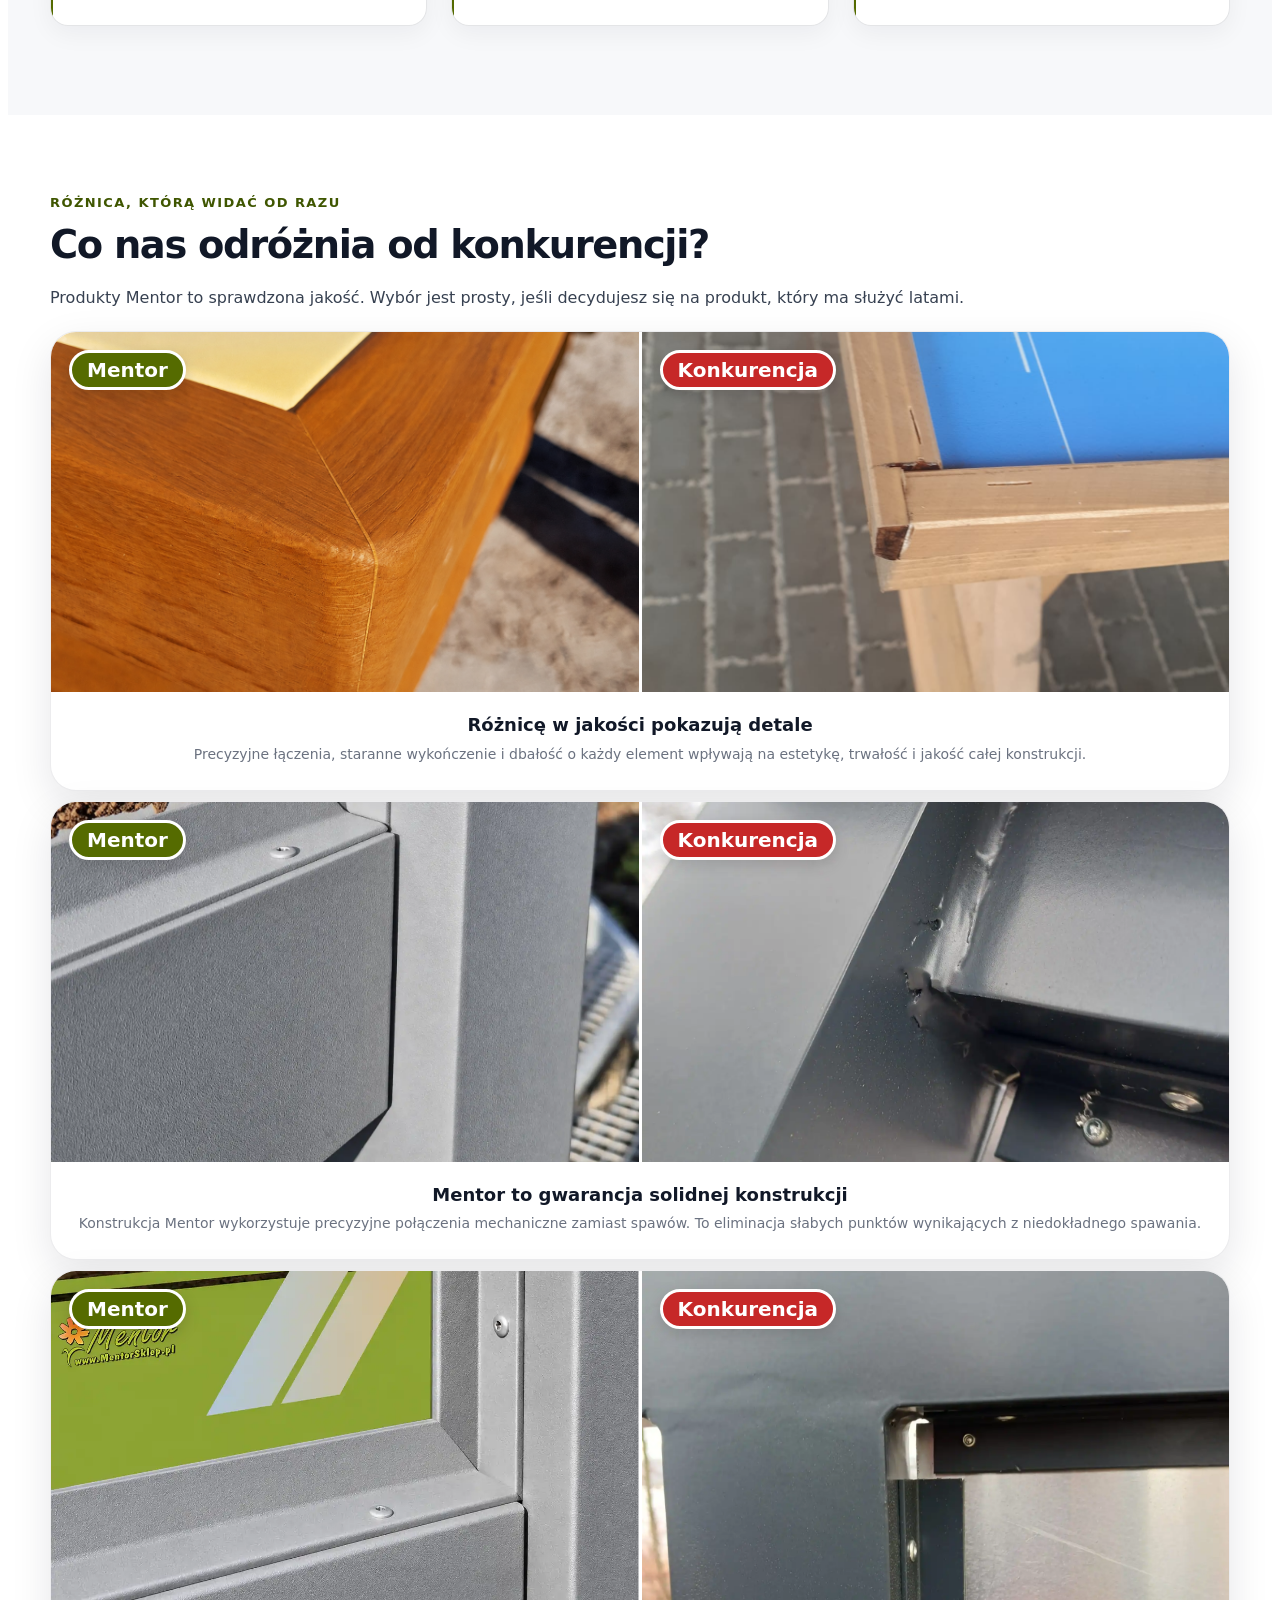
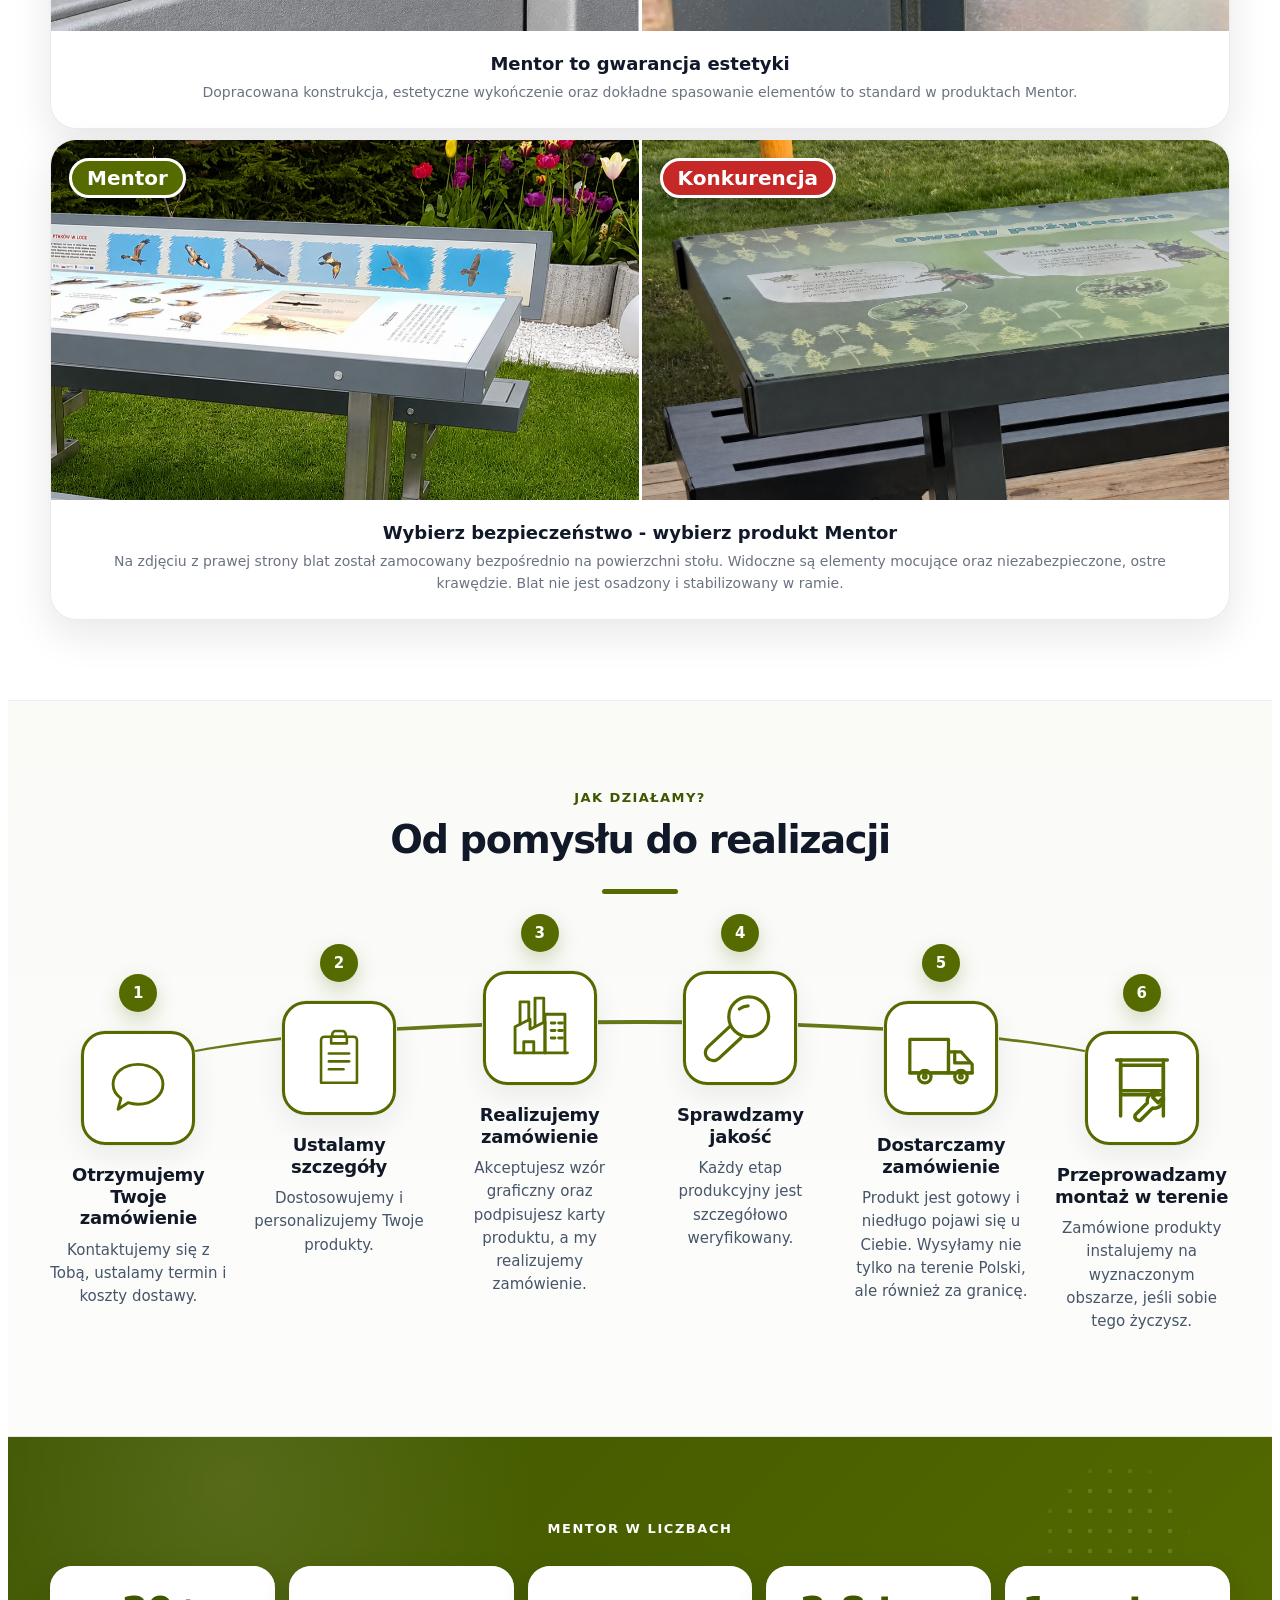
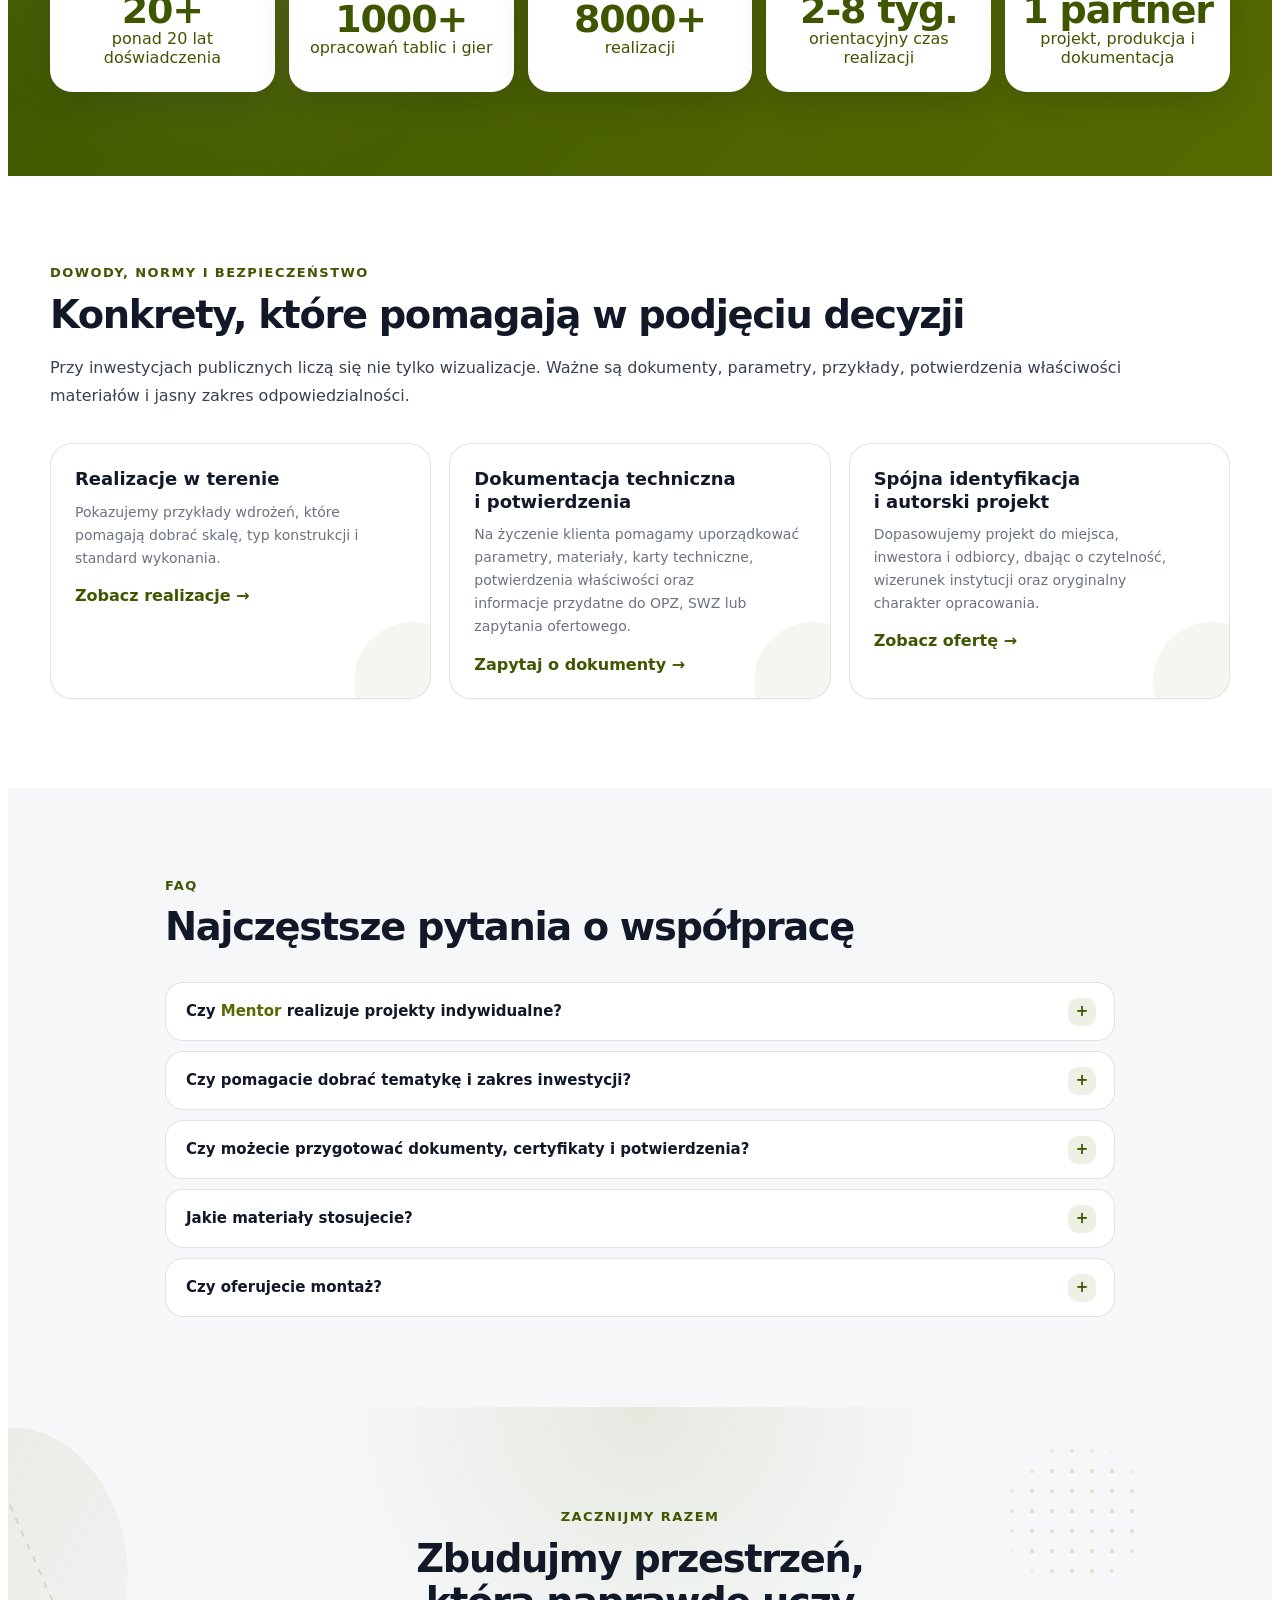
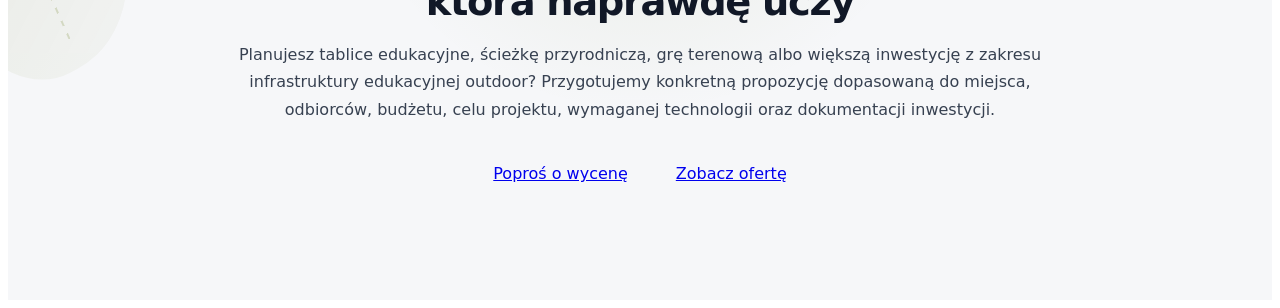
==== commit aadcccd7: "uzupelnione wszystkie sekcje" ====
--- a/index.html
+++ b/index.html
@@ -742,8 +742,8 @@
         </div>
 
         <strong>Drewno i CNC</strong>
-        <span class="ms-adv-techGrid__label">Iglaste · liściaste · KVH</span>
-        <p>Stosujemy różny asortyment drewna: słupy toczone, kantówki, drewno klejone KVH oraz drewno impregnowane, obrabiane z wykorzystaniem zaplecza CNC.</p>
+        <span class="ms-adv-techGrid__label">Obróbka CNC i impregnacja</span>
+        <p>Stosujemy różny asortyment drewna, m.in. słupy toczone, słupy toczone GLT120/60, konstrukcyjne drewno KVH klasy C24. Drewno zabezpieczamy impregnatami oraz obrabiamy z wykorzystaniem własnego zaplecza CNC</p>
         <span class="ms-adv-techGrid__seeMore">Kliknij aby zobaczyć więcej...</span>
 
       </article>
@@ -784,7 +784,7 @@
 
         <strong>Malowanie proszkowe</strong>
         <span class="ms-adv-techGrid__label">Aluminium</span>
-        <p>Elementy aluminiowe wykańczamy proszkowo, uwzględniając wymagane grubości powłok malarskich oraz kolorystykę dopasowaną do projektu.</p>
+        <p>Nasze produkty <strong>starannie zabezpieczamy poprzez malowanie proszkowe</strong>, uzyskując trwałą, równomierną powłokę o <strong>wysokiej estetyce i właściwościach ochronnych.</strong></p>
         <span class="ms-adv-techGrid__seeMore">Kliknij aby zobaczyć więcej...</span>
 
       </article>
@@ -814,6 +814,20 @@
     <!-- DÓŁ — około 75% wysokości -->
     <div class="ms-adv-techModal__body">
       <div class="ms-adv-techModal__columns" data-ms-tech-modal-columns>&nbsp;</div>
+
+      <!-- FILM — wyświetlany tylko tam, gdzie podamy video w JS -->
+      <div class="ms-adv-techModal__video" data-ms-tech-modal-video hidden>
+        <iframe
+          data-ms-tech-modal-video-frame
+          src="about:blank"
+          title=""
+          frameborder="0"
+          allow="accelerometer; autoplay; clipboard-write; encrypted-media; gyroscope; picture-in-picture"
+          allowfullscreen
+          playsinline
+        ></iframe>
+      </div>
+
     </div>
 
   </div>
@@ -873,9 +887,8 @@
 
       </div>
 
-
       <!-- ===================================================
-           PORÓWNANIE 2
+           PORÓWNANIE 2 - SPAWY
            =================================================== -->
 
       <div class="ms-adv-compareCard">
@@ -885,7 +898,7 @@
 
           <!-- Mentor -->
           <div class="ms-adv-compareCard__side">
-            <img src="src/detale/drewno/lawostol.png" alt="Jakość konstrukcji Mentor" loading="lazy">
+            <img src="src/detale/alu/laczenie.webp" alt="Łaczenie elementów Mentor" loading="lazy">
 
             <span class="ms-adv-compareCard__badge ms-adv-compareCard__badge--mentor">
               Mentor
@@ -895,7 +908,7 @@
 
           <!-- Konkurencja -->
           <div class="ms-adv-compareCard__side">
-            <img src="src/detale/drewno/konkurencja2.jpeg" alt="Jakość konstrukcji konkurencji"loading="lazy">
+            <img src="src/detale/alu/studio22-spaw1.webp" alt="Jakość konstrukcji konkurencji"loading="lazy">
 
             <span class="ms-adv-compareCard__badge ms-adv-compareCard__badge--competition">
               Konkurencja
@@ -906,14 +919,51 @@
         <!-- Opis porównania -->
         <div class="ms-adv-compareCard__content">
           <strong>Mentor to gwarancja solidnej konstrukcji</strong>
-          <span>Materiał gorszej jakości, prostsza konstrukcja i oszczędności na wykonaniu wpływają na trwałość, jakość i bezpieczeństwo użytkowania.</span>
+          <span>Konstrukcja Mentor wykorzystuje precyzyjne połączenia mechaniczne zamiast spawów. To eliminacja słabych punktów wynikających z niedokładnego spawania.</span>
         </div>
 
       </div>
 
-            <!-- ===================================================
-           PORÓWNANIE 3
-           =================================================== -->
+      <!-- ===================================================
+      PORÓWNANIE 3 - ŁĄCZENIA
+      =================================================== -->
+
+      <div class="ms-adv-compareCard">
+
+        <!-- Zdjęcia Mentor / Konkurencja -->
+        <div class="ms-adv-compareCard__images">
+
+          <!-- Mentor -->
+          <div class="ms-adv-compareCard__side">
+            <img src="src/detale/alu/katowniki-porownanie.webp" alt="Detale łączeń Mentor" loading="lazy">
+
+            <span class="ms-adv-compareCard__badge ms-adv-compareCard__badge--mentor">
+              Mentor
+            </span>
+          </div>
+
+
+          <!-- Konkurencja -->
+          <div class="ms-adv-compareCard__side">
+            <img src="src/detale/alu/studio22-laczenia.webp" alt="Jakość konstrukcji konkurencji"loading="lazy">
+
+            <span class="ms-adv-compareCard__badge ms-adv-compareCard__badge--competition">
+              Konkurencja
+            </span>
+          </div>
+        </div>
+
+        <!-- Opis porównania -->
+        <div class="ms-adv-compareCard__content">
+          <strong>Mentor to gwarancja estetyki</strong>
+          <span>Dopracowana konstrukcja, estetyczne wykończenie oraz dokładne spasowanie elementów to standard w produktach Mentor.</span>
+        </div>
+
+      </div>
+
+      <!-- ===================================================
+            PORÓWNANIE 4 - ŁAWOSTÓŁ
+            =================================================== -->
 
       <div class="ms-adv-compareCard">
 
--- a/style.css
+++ b/style.css
@@ -1452,6 +1452,69 @@
   line-height: 1.65 !important;
 }
 
+/* Tylko dla sekcji, które mają więcej niż 3 kolumny - w JS trzeba dodać atrybut layout: "rows" */
+.ms-adv-techModal__columns--rows {
+  display: grid;
+
+  grid-template-columns: 1fr !important;
+  gap: 0;
+
+  padding: 4px 26px;
+}
+
+.ms-adv-techModal__columns--rows
+.ms-adv-techModal__column {
+  width: 100%;
+
+  padding: 20px 0;
+
+  border-left: 0 !important;
+  border-top: 1px solid rgba(17, 24, 39, .11);
+}
+
+.ms-adv-techModal__columns--rows
+.ms-adv-techModal__column:first-child {
+  padding-top: 0;
+  border-top: 0;
+}
+
+/* =========================================================
+   MODAL TECHNOLOGII — FILM YOUTUBE
+   ========================================================= */
+
+.ms-adv-techModal__video[hidden] {
+  display: none !important;
+}
+
+.ms-adv-techModal__video {
+  flex: 0 0 auto;
+
+  align-self: flex-start;
+
+  width: min(350px, 52%);
+  aspect-ratio: 16 / 9;
+
+  margin-top: auto;
+  margin-left: 24px;
+
+  overflow: hidden;
+
+  background: #111;
+
+  border: 1px solid rgba(17, 24, 39, .10);
+  border-radius: 14px;
+  box-shadow: 0 12px 28px rgba(17, 24, 39, .14);
+}
+
+.ms-adv-techModal__video iframe {
+  display: block;
+
+  width: 100%;
+  height: 100%;
+
+  border: 0;
+}
+
 
 /* =========================================================
    MOBILE
@@ -1513,6 +1576,12 @@
     padding: 20px 0 0;
     border-left: 0;
     border-top: 1px solid rgba(17, 24, 39, .11);
+  }
+
+  .ms-adv-techModal__video {
+    width: 100%;
+    margin-top: 24px;
+    margin-left: 0;
   }
 
 }
